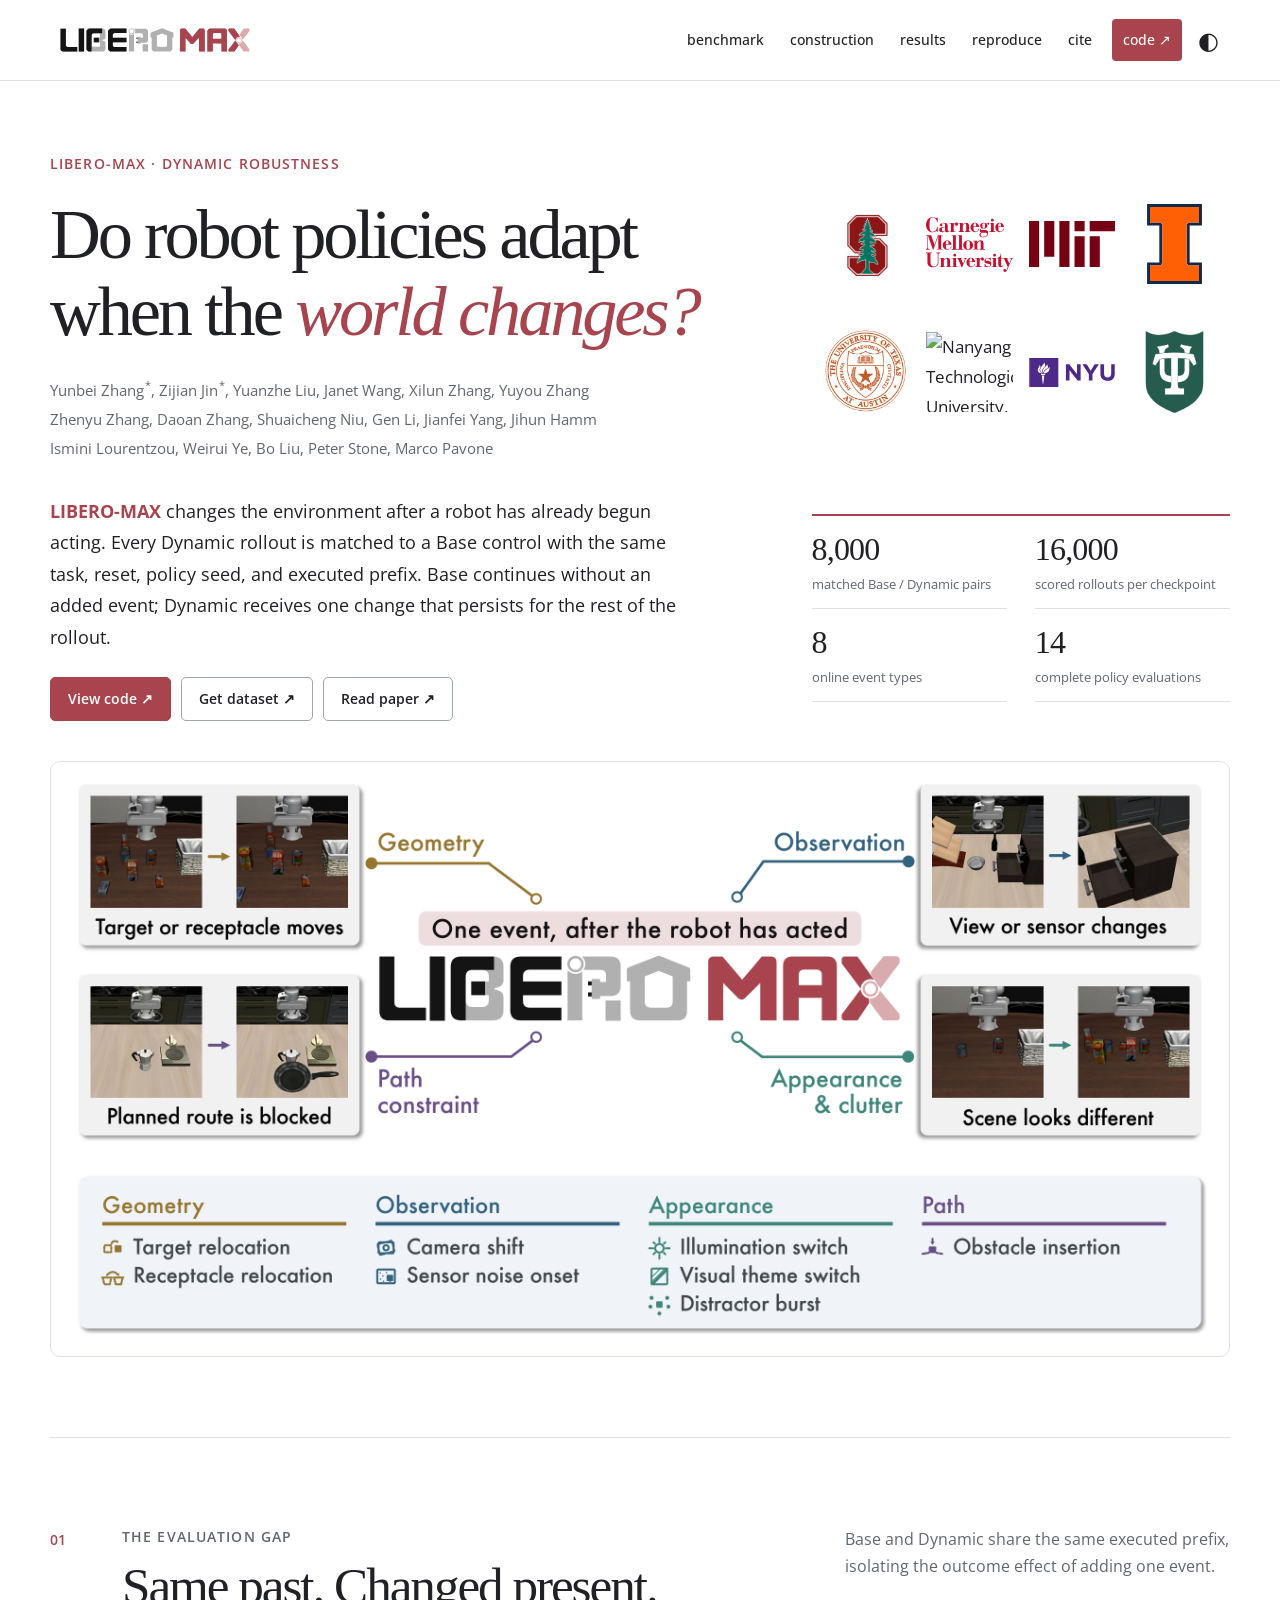
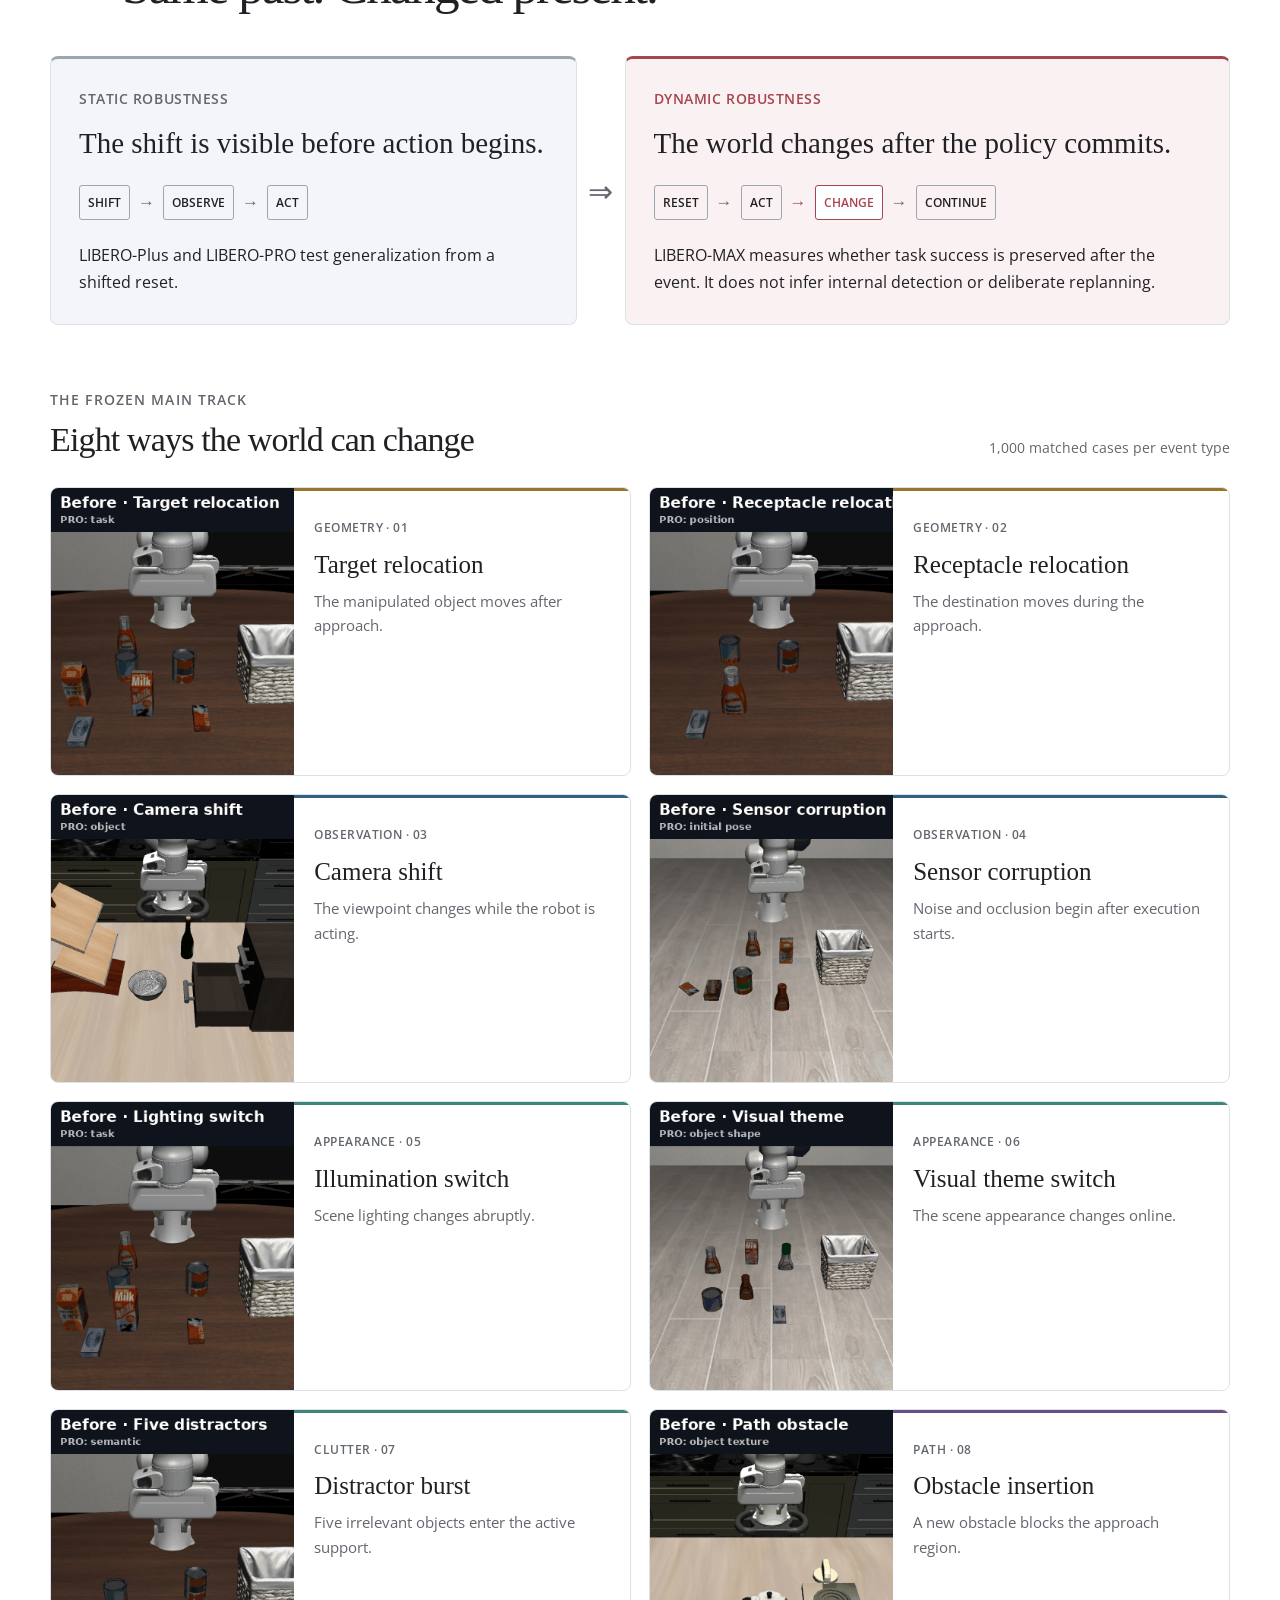
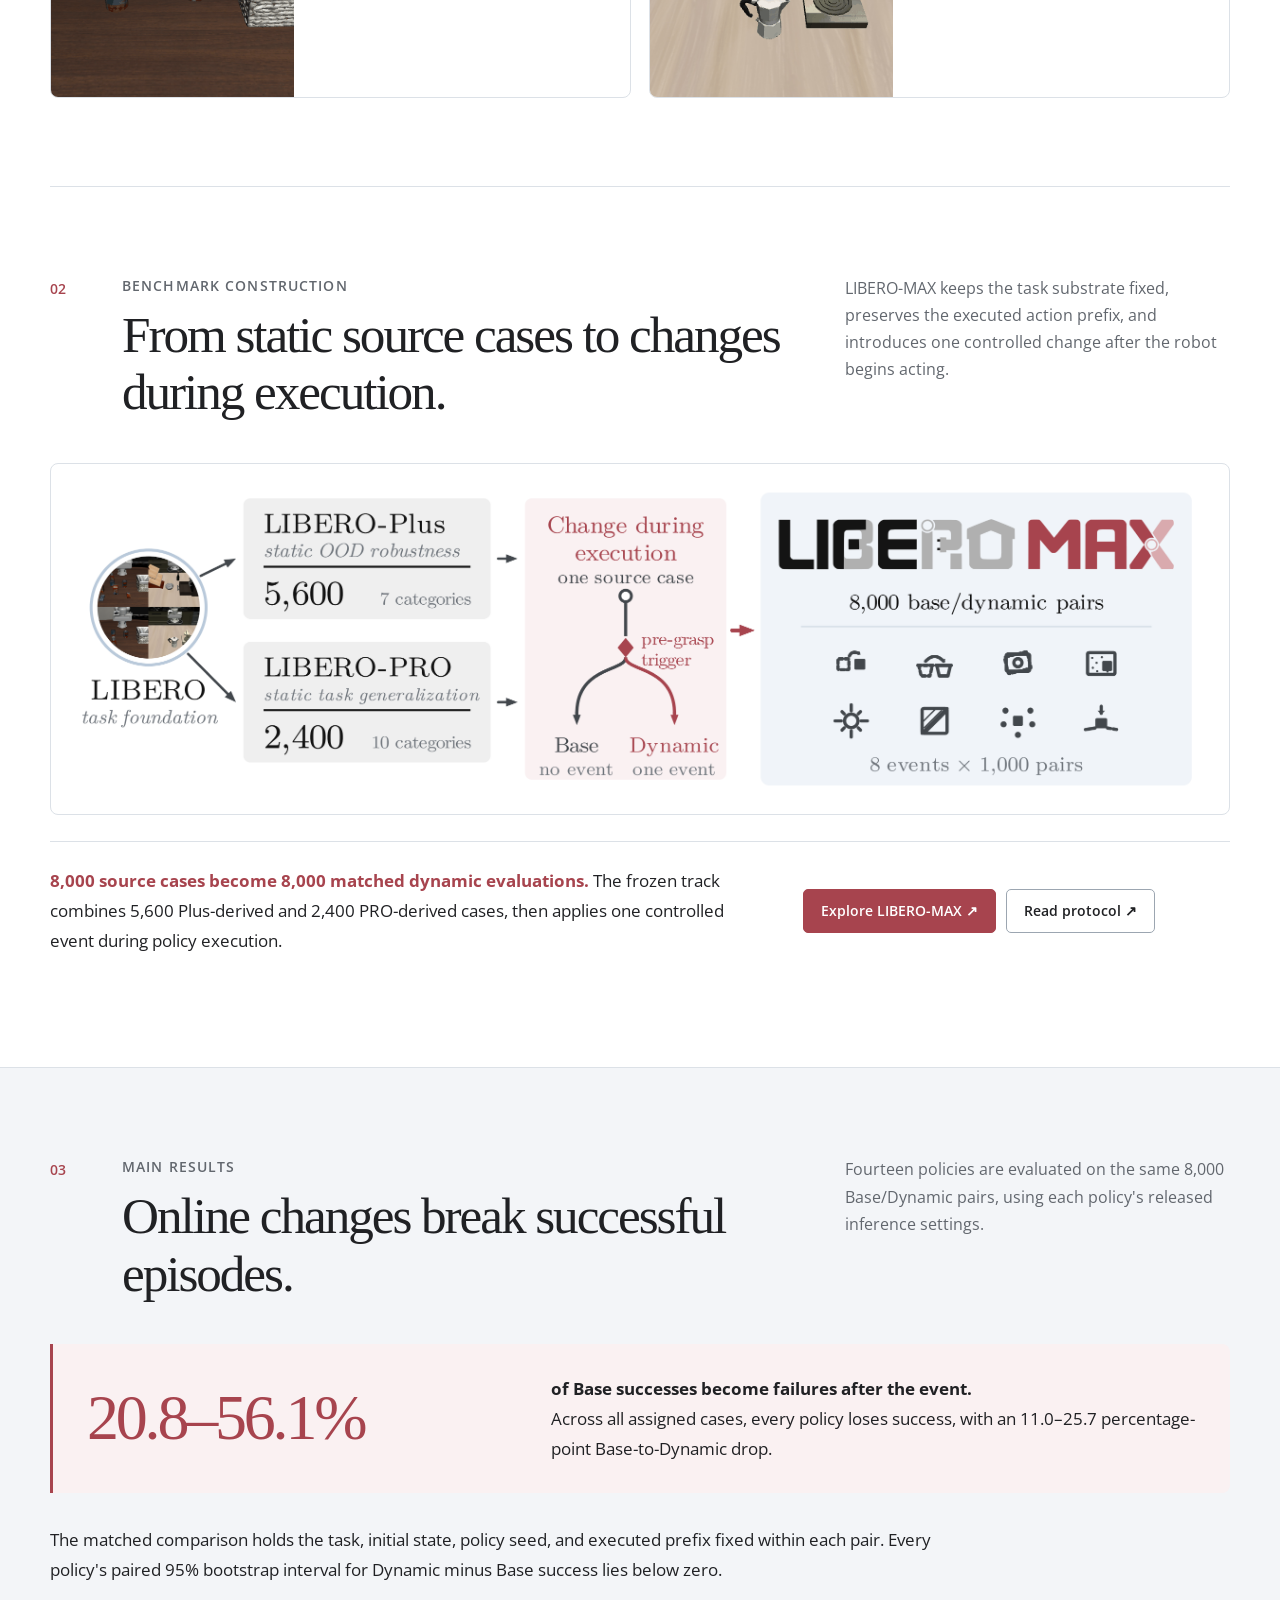
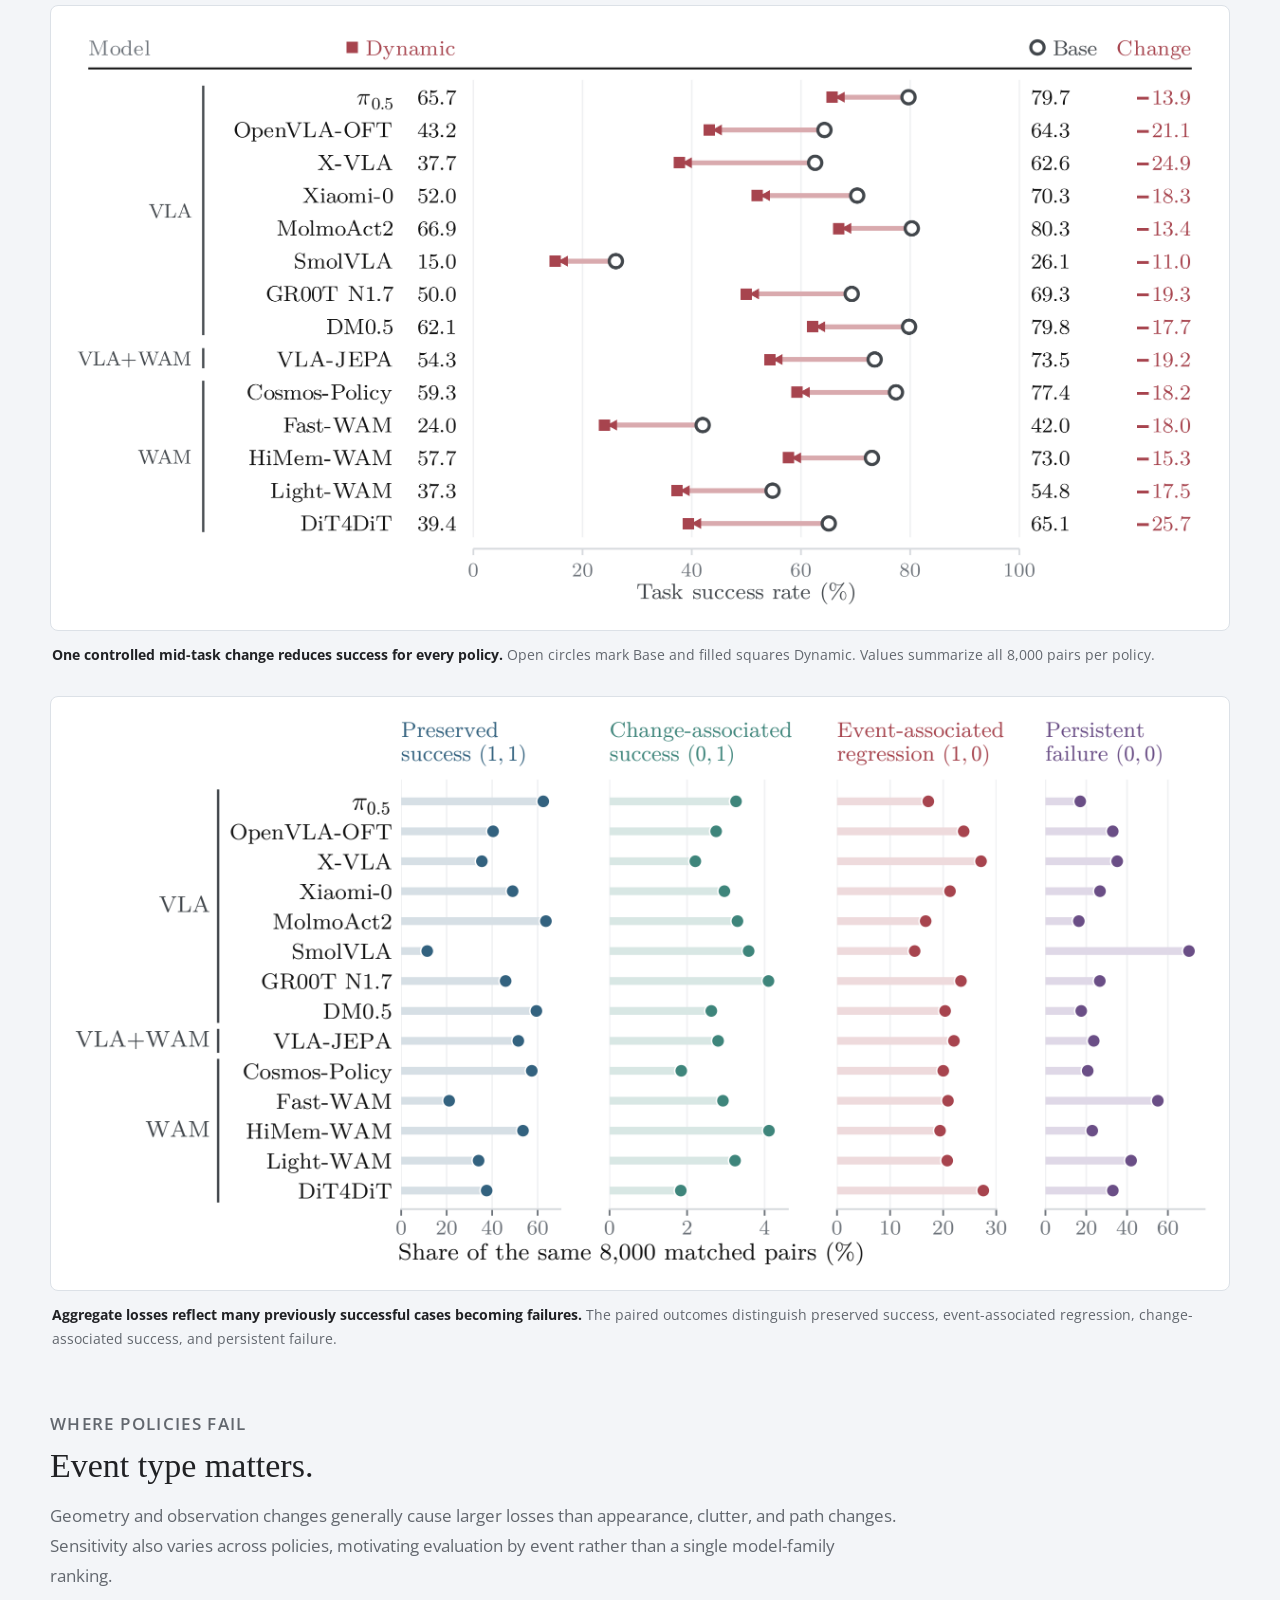
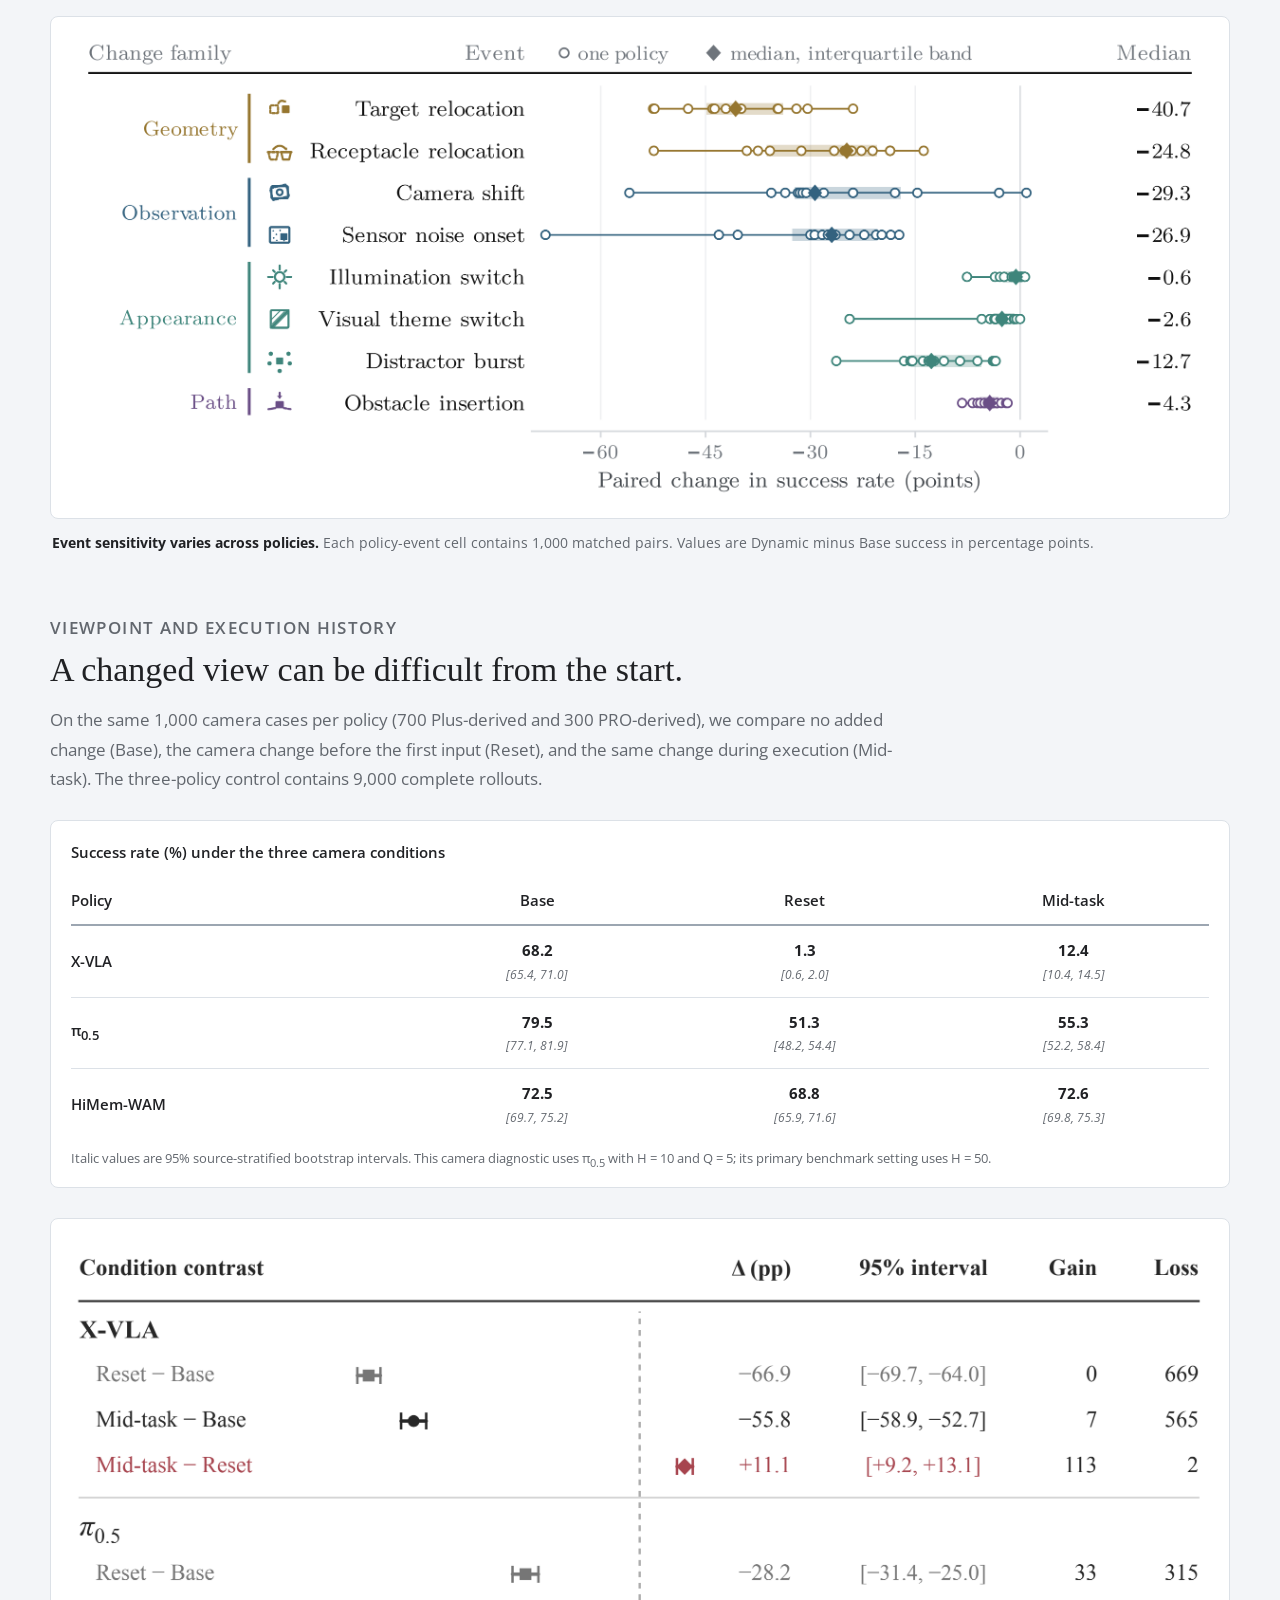
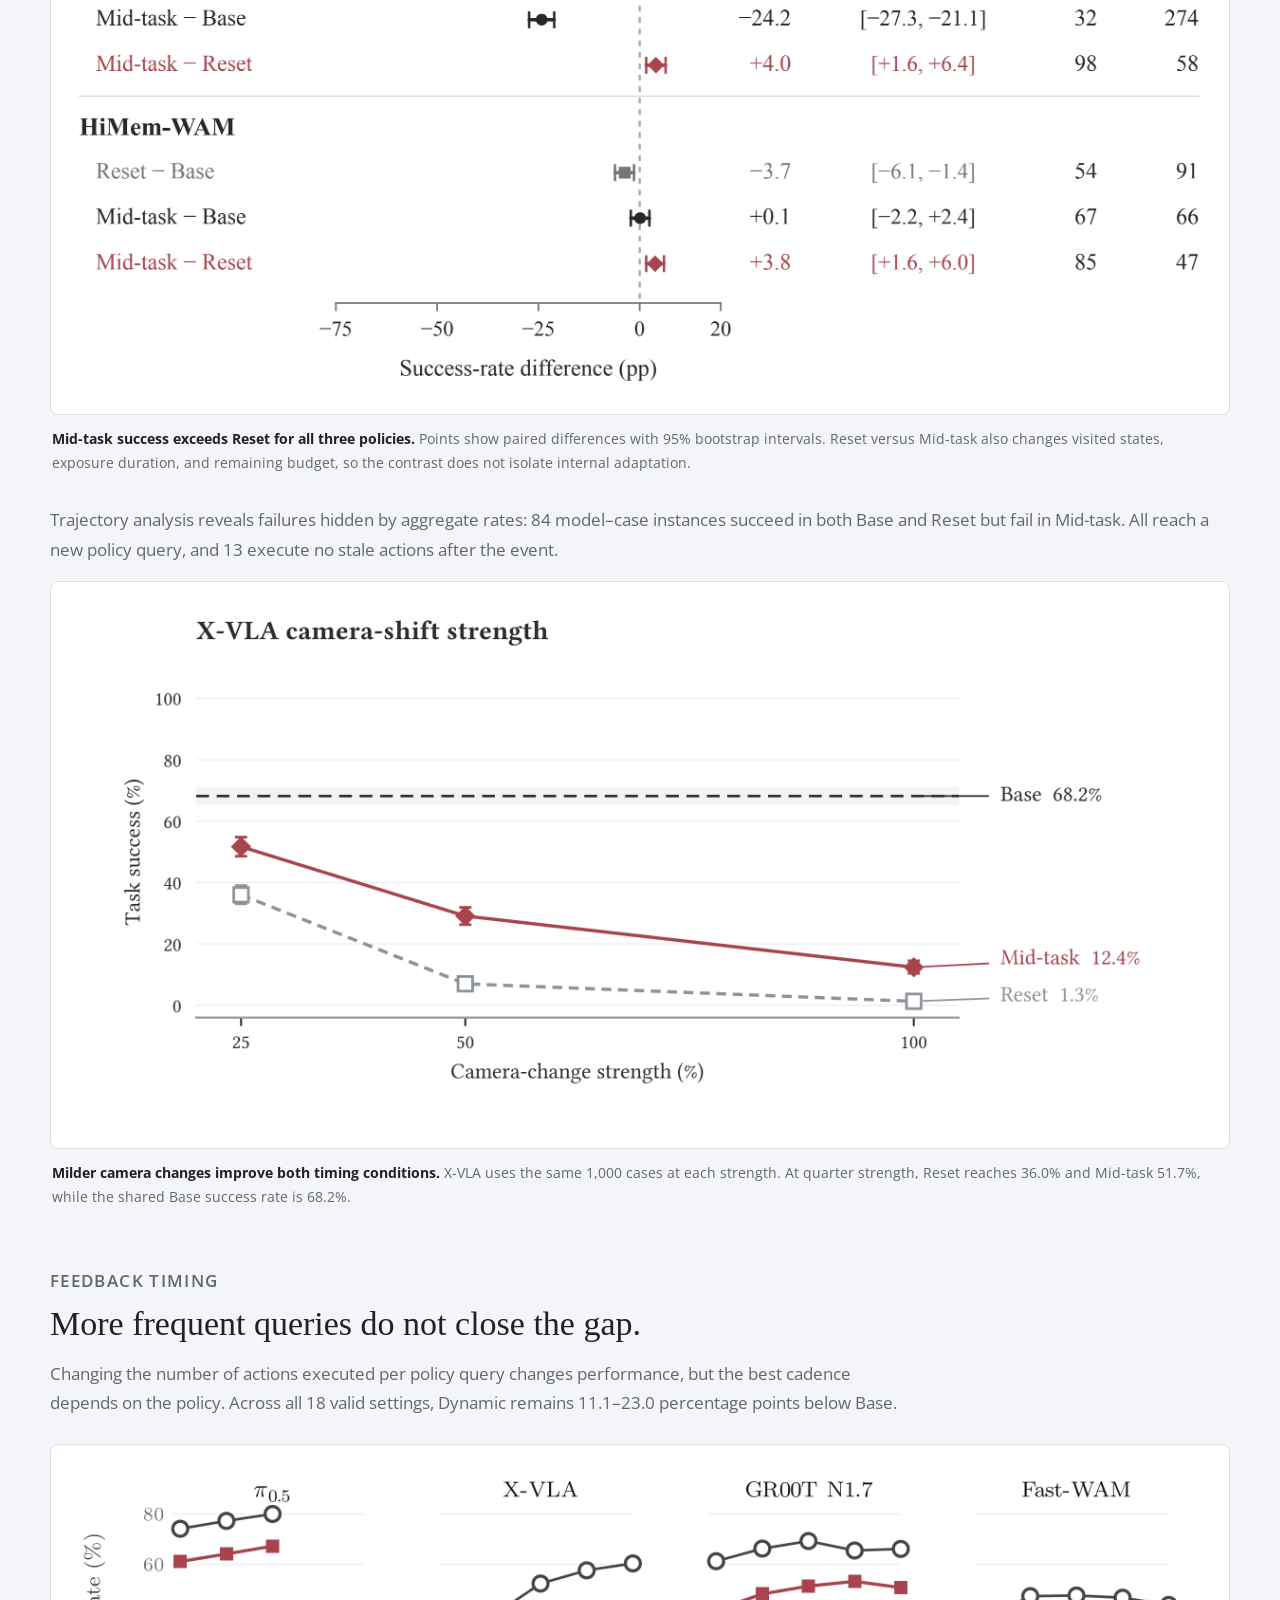
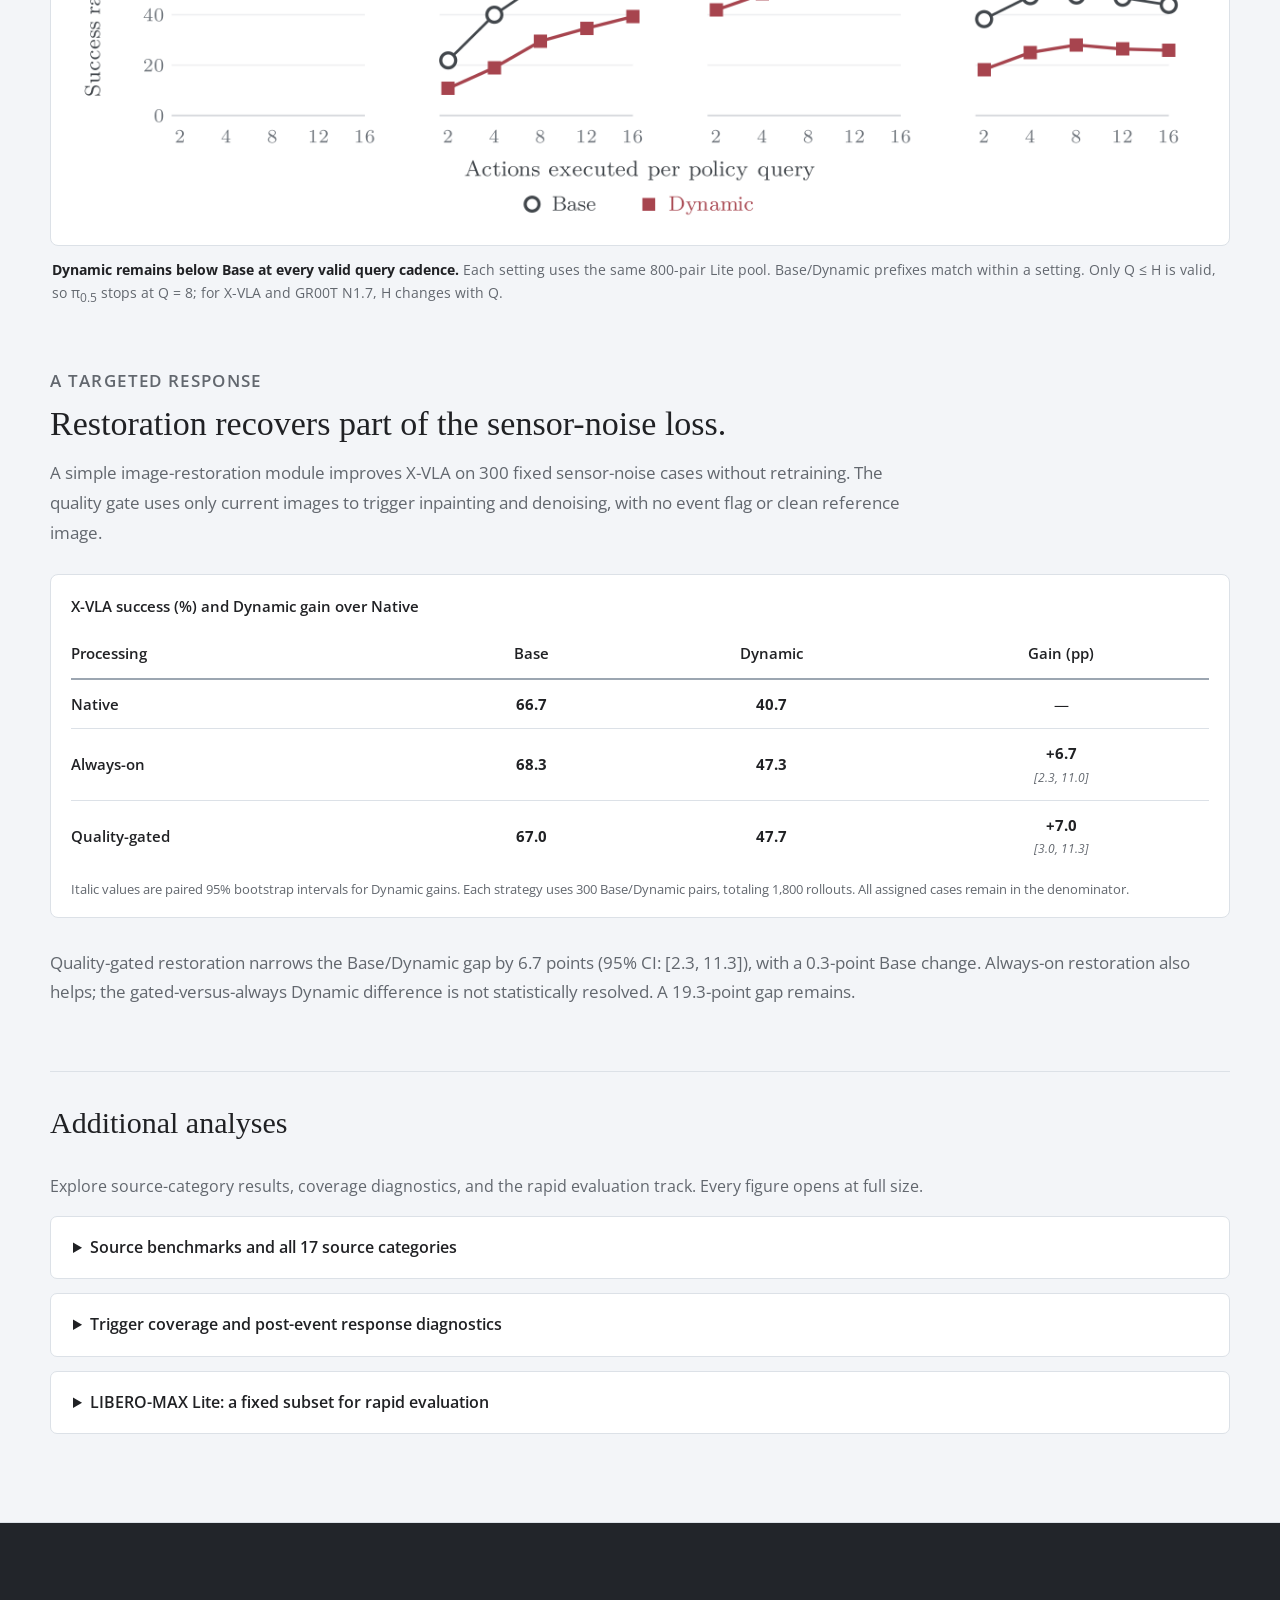
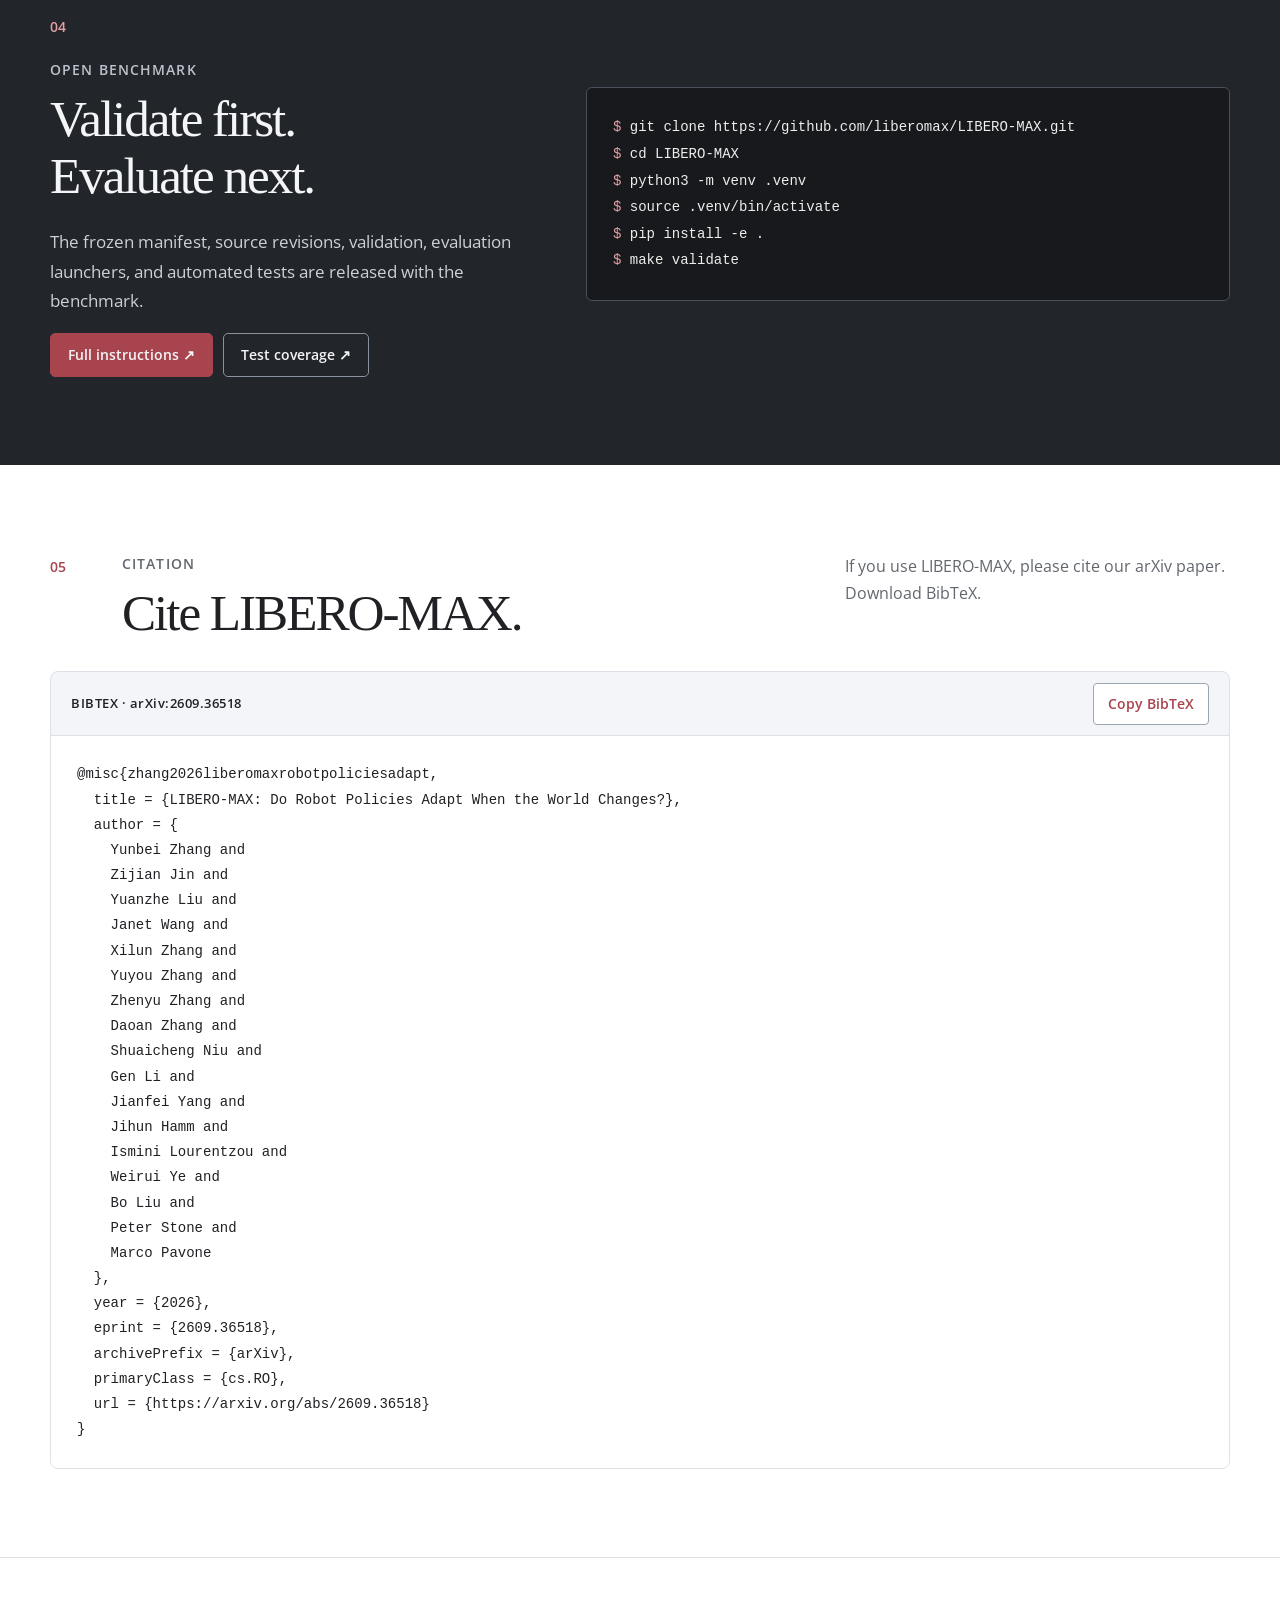
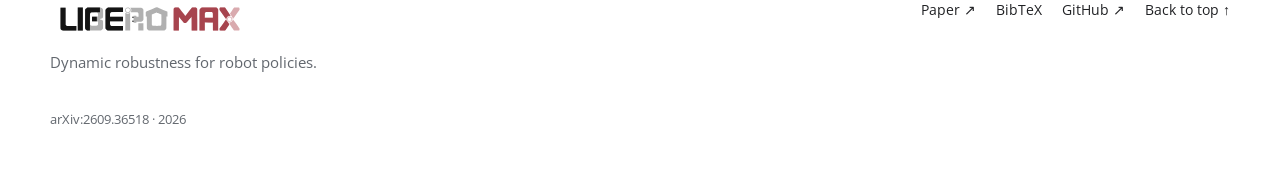
==== index.html @ ff22b960 "Add NTU and NYU to the aligned institution badge grid" ====
<!DOCTYPE html>
<html lang="en">
<head>
  <meta charset="UTF-8">
  <meta name="viewport" content="width=device-width, initial-scale=1">
  <title>LIBERO-MAX</title>
  <meta name="description" content="LIBERO-MAX measures how robot policies respond to controlled changes introduced during task execution.">
  <meta property="og:title" content="LIBERO-MAX: Do Robot Policies Adapt When the World Changes?">
  <meta property="og:description" content="8,000 matched Base and Dynamic pairs, eight online event types, and fourteen robot policies evaluated under changes during execution.">
  <meta property="og:type" content="website">
  <meta property="og:url" content="https://liberomax.github.io/">
  <meta property="og:image" content="https://liberomax.github.io/assets/og.png?v=20260924">
  <meta property="og:image:width" content="1200">
  <meta property="og:image:height" content="630">
  <meta name="twitter:card" content="summary_large_image">
  <link rel="canonical" href="https://liberomax.github.io/">
  <link rel="alternate" type="application/x-bibtex" href="CITATION.bib" title="LIBERO-MAX BibTeX citation">
  <link rel="preconnect" href="https://fonts.googleapis.com">
  <link rel="preconnect" href="https://fonts.gstatic.com" crossorigin>
  <link href="https://fonts.googleapis.com/css2?family=Open+Sans:wght@400;500;600;700&amp;display=swap" rel="stylesheet">
  <style>

:root {
  color-scheme:light;
  --bg:#fff; --fg:#202124; --muted:#62676e; --soft:#f3f5f8;
  --line:#dce1e7; --line-strong:#9ca6b1;
  --accent:#a7444e; --accent-soft:#faf1f2;
  --geometry:#96762f; --observation:#33627f; --appearance:#3e857b; --path:#6a4e86;
  --header:rgba(255,255,255,.96);
  --serif:"Iowan Old Style", "Palatino Linotype", Palatino, Georgia, serif;
  --sans:"Open Sans", -apple-system, BlinkMacSystemFont, "Segoe UI", sans-serif;
  --mono:"SFMono-Regular", Consolas, monospace;
}
html[data-theme="dark"] {
  color-scheme:dark;
  --bg:#17191d; --fg:#f2f3f5; --muted:#b3bac4; --soft:#20242b;
  --line:#373e48; --line-strong:#788593;
  --accent:#e3a1a7; --accent-soft:#312328;
  --geometry:#d2b466; --observation:#8fbed9; --appearance:#83bfb5; --path:#bca2d4;
  --header:rgba(23,25,29,.96);
}
@media(prefers-color-scheme:dark){html:not([data-theme="light"]){
  color-scheme:dark;
  --bg:#17191d; --fg:#f2f3f5; --muted:#b3bac4; --soft:#20242b;
  --line:#373e48; --line-strong:#788593;
  --accent:#e3a1a7; --accent-soft:#312328;
  --geometry:#d2b466; --observation:#8fbed9; --appearance:#83bfb5; --path:#bca2d4;
  --header:rgba(23,25,29,.96);
}}
*,*::before,*::after{box-sizing:border-box}
html{scroll-behavior:smooth;scroll-padding-top:104px}
body{margin:0;background:var(--bg);color:var(--fg);font-family:var(--sans);font-size:17px;line-height:1.75;-webkit-font-smoothing:antialiased}
h1,h2,h3,h4,p{margin-top:0}h1,h2,h3,h4{font-family:var(--serif)}
img{display:block;max-width:100%;height:auto}a{color:inherit;text-decoration:none}
a:focus-visible,button:focus-visible{outline:3px solid var(--accent);outline-offset:5px}
button{font:inherit}a,button{-webkit-tap-highlight-color:transparent}
.shell{width:min(1180px,calc(100% - 64px));margin-inline:auto}
.skip-link{position:fixed;top:-90px;left:20px;z-index:300;padding:10px 16px;color:#fff;background:#a7444e}.skip-link:focus{top:14px}
.site-header{position:sticky;top:0;z-index:100;background:var(--header);border-bottom:1px solid var(--line);backdrop-filter:blur(14px)}
.nav{min-height:80px;display:flex;align-items:center;justify-content:space-between;gap:24px}
.brand,.footer-wordmark{display:inline-flex;padding:9px 10px;background:#fff;border-radius:4px}
.brand img{width:190px}.footer-wordmark img{width:180px}
.nav-links{display:flex;align-items:center;gap:4px;font-size:14px;font-weight:500}
.nav-links a{padding:9px 11px;border-radius:4px}.nav-links a:hover{color:var(--accent);background:var(--accent-soft)}
.nav-links .nav-code{color:#fff;background:#a7444e;margin-left:5px}.nav-links .nav-code:hover{color:#fff;background:#88343d}
.theme-toggle{width:44px;height:44px;padding:0;color:var(--fg);background:transparent;border:1px solid transparent;border-radius:4px;cursor:pointer}.theme-toggle:hover{background:var(--soft);border-color:var(--line)}.theme-glyph{font-size:24px}
.hero-showcase{--hero-aside-width:max(320px,calc(37.5% - 24px));padding:72px 0 80px}
.hero-heading{display:grid;grid-template-columns:minmax(0,1fr) var(--hero-aside-width);gap:24px;align-items:center}
.institution-badges{width:100%;justify-self:center;padding:12px;background:#fff;border-radius:6px}
.institution-grid{display:grid;grid-template-columns:repeat(4,minmax(0,1fr));gap:12px 16px;align-items:center;list-style:none;margin:0;padding:0}
.institution-grid li{display:flex;align-items:center;justify-content:center;min-width:0;height:116px}
.institution-grid img{width:100%;max-width:88px;height:80px;object-fit:contain}
.institution-grid .institution-logo-stanford{max-width:96px;height:96px}
.institution-grid .institution-logo-wide{max-width:96px}
.institution-grid .institution-logo-seal{height:88px}
.institution-grid .institution-logo-tulane{height:96px}
.authors sup{position:relative;top:-.1em;margin-left:1px;font-size:.75em;line-height:0;vertical-align:super}
.eyebrow,.section-kicker{font-size:14px;font-weight:600;letter-spacing:.08em;line-height:1.5;text-transform:uppercase;color:var(--muted)}
.hero-showcase .eyebrow{color:var(--accent);margin-bottom:22px}
h1{max-width:1040px;font-size:clamp(40px,5.5vw,76px);font-weight:500;line-height:1.1;letter-spacing:-.045em;margin-bottom:0}
h1 em{color:var(--accent);font-weight:inherit}
.hero-support{display:grid;grid-template-columns:minmax(0,1fr) var(--hero-aside-width);gap:64px;padding-top:32px;align-items:center}
.hero-summary{max-width:650px;font-size:18px;line-height:1.75;margin-bottom:24px}.hero-summary strong{color:var(--accent)}
.hero-actions{display:flex;flex-wrap:wrap;gap:10px}
.button{display:inline-flex;align-items:center;justify-content:center;min-height:44px;padding:10px 17px;border:1px solid var(--line-strong);border-radius:5px;font-size:14px;font-weight:600;line-height:1.4}
.button:hover{color:var(--accent);background:var(--accent-soft);border-color:var(--accent)}
.button-primary{color:#fff;background:#a7444e;border-color:#a7444e}.button-primary:hover{color:#fff;background:#88343d;border-color:#88343d}
.button-muted{color:var(--muted);border-color:var(--line);font-weight:400}
.hero-metrics{display:grid;grid-template-columns:1fr 1fr;gap:0 28px;border-top:2px solid var(--accent)}
.metric{padding:14px 0;border-bottom:1px solid var(--line)}.metric-value{font-family:var(--serif);font-size:32px;line-height:1.2;letter-spacing:-.025em}.metric-label{display:block;color:var(--muted);font-size:13px;line-height:1.55;margin-top:5px}
.hero-artwork{margin:40px 0 0;padding:22px;border:1px solid var(--line);border-radius:10px;background:#fff}.hero-artwork a,.figure-frame a{display:block}.hero-artwork img{width:100%}
.section{padding:88px 0;border-top:1px solid var(--line)}
.section-head{display:grid;grid-template-columns:48px minmax(0,1fr) minmax(230px,.55fr);gap:24px;align-items:start;margin-bottom:42px}
.section-index{color:var(--accent);font-size:14px;font-weight:600;padding-top:2px}.section-kicker{margin-bottom:10px}
.section-head h2,.reproduce-grid h2{margin-bottom:0;font-size:clamp(34px,4vw,52px);font-weight:500;line-height:1.12;letter-spacing:-.04em}
.section-note{margin:0;color:var(--muted);font-size:16px;line-height:1.7}
.comparison{display:grid;grid-template-columns:minmax(0,1fr) 48px minmax(0,1.15fr);align-items:stretch;margin-bottom:64px}
.comparison-panel{padding:28px;border:1px solid var(--line);border-radius:8px}.static-panel{border-top:3px solid var(--line-strong);background:var(--soft)}.dynamic-panel{border-top:3px solid var(--accent);background:var(--accent-soft)}
.panel-label{color:var(--muted);font-size:14px;font-weight:600;letter-spacing:.04em}.dynamic-panel .panel-label{color:var(--accent)}
.comparison-panel h3{margin-bottom:24px;font-size:29px;font-weight:500;line-height:1.2}.comparison-panel>p:last-child{margin:22px 0 0;font-size:16px;line-height:1.7}
.comparison-arrow{display:grid;place-items:center;color:var(--muted);font-size:30px}
.timeline{display:flex;flex-wrap:wrap;align-items:center;gap:8px}.timeline-step{padding:6px 8px;border:1px solid var(--line-strong);border-radius:3px;font-size:12px;font-weight:600;text-transform:uppercase}.timeline-arrow{color:var(--muted)}.event-arrow,.active-red{color:var(--accent)}.active-red{border-color:var(--accent);background:var(--bg)}
.event-heading{display:flex;justify-content:space-between;align-items:end;gap:24px;margin-bottom:26px}.event-heading h3{font-size:34px;font-weight:500;line-height:1.2;letter-spacing:-.025em;margin-bottom:0}.event-heading>p{color:var(--muted);font-size:14px;margin:0}
.event-grid{display:grid;grid-template-columns:repeat(2,minmax(0,1fr));gap:18px}
.event-card{display:grid;grid-template-columns:42% 58%;overflow:hidden;border:1px solid var(--line);border-radius:8px;background:var(--bg)}.event-card img{width:100%;height:100%;min-height:190px;object-fit:cover}
.event-copy{padding:20px;border-top:3px solid var(--line-strong)}.event-copy span{color:var(--muted);font-size:12px;font-weight:600;letter-spacing:.04em}.event-copy h4{font-size:25px;font-weight:500;line-height:1.16;margin:9px 0 10px}.event-copy p{margin:0;color:var(--muted);font-size:15px;line-height:1.65}
.family-geometry .event-copy{border-top-color:var(--geometry)}.family-observation .event-copy{border-top-color:var(--observation)}.family-appearance .event-copy{border-top-color:var(--appearance)}.family-path .event-copy{border-top-color:var(--path)}
.results-section{background:var(--soft)}
.finding-band{display:grid;grid-template-columns:minmax(350px,.8fr) minmax(0,1.2fr);gap:34px;align-items:center;padding:30px 34px;background:var(--accent-soft);border-left:3px solid var(--accent);border-radius:0 8px 8px 0}
.finding-range{font-family:var(--serif);color:var(--accent);font-size:clamp(44px,5vw,68px);line-height:1.1;letter-spacing:-.05em;white-space:nowrap}.finding-band p{margin:0;font-size:17px;line-height:1.75}
.result-summary{max-width:900px;font-size:17px;margin:32px 0 20px}
.figure-frame{overflow:hidden;padding:20px;background:#fff;border:1px solid var(--line);border-radius:8px}.figure-frame img{width:100%}.figure-frame a:focus-visible,.hero-artwork a:focus-visible{outline-offset:-2px}
.result-figure{margin-bottom:56px}.analysis-block>div:first-child{max-width:780px;margin-bottom:26px}.analysis-block h3{margin-bottom:14px;font-size:34px;font-weight:500;line-height:1.2}.analysis-block p{color:var(--muted);font-size:17px}
.construction-summary{display:grid;grid-template-columns:minmax(0,1fr) minmax(220px,.6fr);gap:40px;align-items:center;margin-top:26px;padding:24px 0;border-top:1px solid var(--line)}.construction-summary p{margin:0;font-size:17px}.construction-summary strong{color:var(--accent)}
.reproduce-section{color:#f4f5f6;background:#22252a}.reproduce-grid{display:grid;grid-template-columns:minmax(0,.85fr) minmax(0,1.15fr);gap:60px;align-items:center}.reproduce-grid .section-index{color:#e3a1a7}.reproduce-grid .section-kicker{color:#bcc3cc;margin-top:18px}.reproduce-grid p{max-width:500px;color:#cbd1d9}.reproduce-grid h2{margin-bottom:22px}.reproduce-grid .button{border-color:#89939f;color:#f4f5f6}.reproduce-grid .button:hover{background:#353039;color:#fff;border-color:#e3a1a7}.reproduce-grid .button-primary{border-color:#a7444e}
pre{overflow-x:auto;margin:0;padding:26px;color:#ededeb;background:#17191d;border:1px solid #49515d;border-radius:6px;font-family:var(--mono);font-size:14px;line-height:1.9}pre code{font:inherit}pre span{color:#e3a1a7}
.citation-section{border-top:0}.citation-head{margin-bottom:30px}.citation-card{border:1px solid var(--line);border-radius:8px;overflow:hidden;background:var(--soft)}.citation-toolbar{display:flex;align-items:center;justify-content:space-between;gap:24px;min-height:64px;padding:10px 20px;border-bottom:1px solid var(--line);font-size:13px;font-weight:600;letter-spacing:.04em}.copy-bibtex{min-height:40px;padding:8px 14px;color:var(--accent);background:var(--bg);border:1px solid var(--line-strong);border-radius:4px;font-size:14px;cursor:pointer}.copy-bibtex:hover{background:var(--accent-soft);border-color:var(--accent)}.citation-card pre{color:var(--fg);background:var(--bg);border:0;border-radius:0;font-size:14px;line-height:1.8}
footer{padding:40px 0;border-top:1px solid var(--line)}.footer-grid{display:grid;grid-template-columns:1fr auto;gap:24px;align-items:start}.footer-grid p{margin:9px 0 0;color:var(--muted);font-size:15px}.footer-links{display:flex;flex-wrap:wrap;gap:20px;font-size:14px}.footer-links a:hover{color:var(--accent)}.footer-note{grid-column:1/-1;font-size:13px!important}
@media(min-width:981px) and (max-width:1150px){.authors .author-row{white-space:normal}}
@media(max-width:980px){
  .hero-heading{grid-template-columns:1fr;gap:28px}.institution-badges{width:100%;padding:12px}.institution-grid{gap:12px 16px}
  .nav-links a:not(.nav-code){display:none}.hero-support{grid-template-columns:1fr;gap:28px}.hero-metrics{grid-template-columns:repeat(4,1fr)}
  .section-head{grid-template-columns:44px minmax(0,1fr)}.section-note{grid-column:2}.comparison{grid-template-columns:1fr}.comparison-arrow{min-height:44px;transform:rotate(90deg)}
  .construction-summary,.reproduce-grid{grid-template-columns:1fr}.reproduce-grid{gap:32px}.event-copy{padding:17px}
}
@media(max-width:720px){
  .shell{width:calc(100% - 36px)}.nav{min-height:70px;gap:10px}.brand{padding-inline:4px}.brand img{width:170px}.nav-links{gap:0}.nav-links a{padding:9px}
  .hero-showcase{padding:44px 0 56px}h1{font-size:clamp(36px,7.7vw,52px)}.hero-support{padding-top:26px}.hero-summary{font-size:17px}.hero-metrics{grid-template-columns:1fr 1fr;gap:0 22px}.metric-value{font-size:31px}
  .hero-artwork{padding:8px;margin-top:28px;border-radius:6px}.section{padding:58px 0}.section-head{grid-template-columns:1fr;gap:12px;margin-bottom:28px}.section-note{grid-column:auto}.section-index{padding:0}.section-head h2{font-size:38px}
  .comparison{margin-bottom:48px}.comparison-panel{padding:22px}.comparison-panel h3{font-size:27px}.event-heading{align-items:start;flex-direction:column;gap:16px}.event-grid{grid-template-columns:1fr}.event-heading h3{font-size:31px}
  .finding-band{grid-template-columns:1fr;gap:18px;padding:24px}.finding-range{font-size:54px}.figure-frame{padding:8px;border-radius:5px}.result-figure{margin-bottom:40px}.analysis-block h3{font-size:31px}.construction-summary{gap:24px}
  .footer-grid{grid-template-columns:1fr}.footer-note{grid-column:auto}pre{padding:20px;font-size:13px}.citation-toolbar{padding:12px;gap:12px;letter-spacing:0}
}
@media(max-width:430px){.nav-links .nav-code{display:none}.hero-actions{gap:8px}.button{padding:10px 12px}.event-card{grid-template-columns:40% 60%}.event-card img{min-height:210px}.event-copy h4{font-size:23px}.event-copy{padding:15px}.event-copy span{font-size:12px}.citation-toolbar{align-items:flex-start;flex-direction:column}.copy-bibtex{width:100%}}
@media(prefers-reduced-motion:reduce){html{scroll-behavior:auto}}

.authors{max-width:1080px;margin:25px 0 0;color:var(--muted);font-size:15px;line-height:1.95}.authors span{white-space:nowrap}.authors .author-row{display:block}
.result-figure,.analysis-block figure,.additional-results figure{margin:0 0 30px}.analysis-block{margin-top:60px}.analysis-block>div:first-child{max-width:850px}.analysis-block:last-child{margin-bottom:0}
figcaption{color:var(--muted);font-size:14px;line-height:1.7;margin:12px 2px 0}figcaption strong{color:var(--fg)}
.table-wrap{overflow-x:auto;margin:24px 0 30px;padding:4px 20px 16px;border:1px solid var(--line);border-radius:8px;background:var(--bg)}
.result-table{width:100%;border-collapse:collapse;font-size:15px;line-height:1.5;font-variant-numeric:tabular-nums}.result-table caption{text-align:left;font-weight:600;color:var(--fg);padding:16px 0 12px}.result-table th,.result-table td{padding:13px 12px;text-align:center;border-bottom:1px solid var(--line);vertical-align:middle}.result-table th:first-child,.result-table td:first-child{text-align:left;padding-left:0}.result-table th{font-weight:600}.result-table thead{border-bottom:2px solid var(--line-strong)}.result-table tbody tr:last-child>*{border-bottom:0}.result-table td strong{font-weight:700}.result-table td em{display:block;font-size:12px;white-space:nowrap;color:var(--muted);margin-top:4px}.table-note,.analysis-block .table-note{margin:8px 0 0;font-size:13px;line-height:1.65;color:var(--muted)}
.additional-results{margin-top:64px;padding-top:32px;border-top:1px solid var(--line)}.additional-results>h3{font-size:30px;font-weight:500;line-height:1.25}.additional-results>p{color:var(--muted);font-size:16px}.additional-results details{border:1px solid var(--line);border-radius:7px;margin-top:14px;background:var(--bg)}.additional-results summary{cursor:pointer;padding:18px 22px;font-weight:600;font-size:16px;line-height:1.6}.additional-results summary:hover{color:var(--accent)}.additional-results summary:focus-visible{outline:3px solid var(--accent);outline-offset:2px}.additional-results details[open] summary{border-bottom:1px solid var(--line);color:var(--accent)}.detail-content{padding:24px}.detail-content>p{color:var(--muted);font-size:16px}.detail-content figure:last-child{margin-bottom:0}
@media(max-width:720px){.authors{font-size:14px;line-height:1.9;margin-top:23px}.authors .author-row{white-space:normal}.analysis-block{margin-top:44px}.table-wrap{padding:2px 12px 12px}.result-table{font-size:13px}.result-table th,.result-table td{padding:11px 9px}.result-table td em{font-size:11px}.detail-content{padding:14px}.additional-results summary{padding:16px;font-size:15px}.additional-results{margin-top:46px}figcaption{font-size:13px}}
  </style>
  <script>
    try {
      const savedTheme = localStorage.getItem("libero-max-theme");
      if (savedTheme === "light" || savedTheme === "dark") document.documentElement.dataset.theme = savedTheme;
    } catch (error) { /* Use the system theme when storage is unavailable. */ }
  </script>
</head>
<body>
  <a class="skip-link" href="#main">Skip to content</a>
  <header class="site-header">
    <div class="shell nav">
      <a class="brand" href="#top" aria-label="LIBERO-MAX home"><img src="assets/brand/liberomax_wordmark.svg?v=20260924" width="190" height="25" alt="LIBERO-MAX"></a>
      <nav class="nav-links" aria-label="Main navigation">
        <a href="#benchmark">benchmark</a><a href="#lineage">construction</a><a href="#results">results</a><a href="#reproduce">reproduce</a><a href="#citation">cite</a>
        <a class="nav-code" href="https://github.com/liberomax/LIBERO-MAX" target="_blank" rel="noreferrer">code ↗</a>
        <button class="theme-toggle" type="button" aria-label="Toggle color theme" title="Toggle color theme"><span class="theme-glyph" aria-hidden="true">◐</span></button>
      </nav>
    </div>
  </header>

  <main id="main">
    <section class="hero hero-showcase shell" id="top">
      <div class="hero-heading">
        <div class="hero-intro">
          <p class="eyebrow">LIBERO-MAX · DYNAMIC ROBUSTNESS</p>
          <h1>Do robot policies adapt<br>when the <em>world changes?</em></h1>
          <p class="authors" aria-label="Authors">
            <span class="author-row"><span>Yunbei Zhang<sup>*</sup></span>, <span>Zijian Jin<sup>*</sup></span>, <span>Yuanzhe Liu</span>, <span>Janet Wang</span>, <span>Xilun Zhang</span>, <span>Yuyou Zhang</span></span>
            <span class="author-row"><span>Zhenyu Zhang</span>, <span>Daoan Zhang</span>, <span>Shuaicheng Niu</span>, <span>Gen Li</span>, <span>Jianfei Yang</span>, <span>Jihun Hamm</span></span>
            <span class="author-row"><span>Ismini Lourentzou</span>, <span>Weirui Ye</span>, <span>Bo Liu</span>, <span>Peter Stone</span>, <span>Marco Pavone</span></span>
          </p>
        </div>
        <aside class="institution-badges" aria-label="Selected author affiliations">
          <ul class="institution-grid">
            <li><img class="institution-logo-stanford" src="assets/institutions/stanford.png" width="96" height="96" alt="Stanford University"></li>
            <li><img class="institution-logo-wide" src="assets/institutions/cmu-red.svg" width="96" height="80" alt="Carnegie Mellon University"></li>
            <li><img class="institution-logo-wide" src="assets/institutions/mit.svg" width="96" height="80" alt="Massachusetts Institute of Technology"></li>
            <li><img src="assets/institutions/uiuc.svg" width="88" height="80" alt="University of Illinois Urbana-Champaign"></li>
            <li><img class="institution-logo-seal" src="assets/institutions/ut-austin.png" width="88" height="88" alt="The University of Texas at Austin"></li>
            <li><img class="institution-logo-wide" src="assets/institutions/ntu.png" width="96" height="80" alt="Nanyang Technological University, Singapore"></li>
            <li><img class="institution-logo-wide" src="assets/institutions/nyu.svg" width="96" height="80" alt="New York University"></li>
            <li><img class="institution-logo-tulane" src="assets/institutions/tulane.png" width="88" height="96" alt="Tulane University"></li>
          </ul>
        </aside>
      </div>
      <div class="hero-support">
        <div class="hero-copy">
          <p class="hero-summary"><strong>LIBERO-MAX</strong> changes the environment after a robot has already begun acting. Every Dynamic rollout is matched to a Base control with the same task, reset, policy seed, and executed prefix. Base continues without an added event; Dynamic receives one change that persists for the rest of the rollout.</p>
          <div class="hero-actions" aria-label="Project links">
            <a class="button button-primary" href="https://github.com/liberomax/LIBERO-MAX" target="_blank" rel="noreferrer">View code ↗</a>
            <a class="button" href="https://github.com/liberomax/LIBERO-MAX/tree/main/benchmark/max8000" target="_blank" rel="noreferrer">Get dataset ↗</a>
            <a class="button" href="https://arxiv.org/abs/2609.36518" target="_blank" rel="noreferrer">Read paper ↗</a>
          </div>
        </div>
        <aside class="hero-metrics" aria-label="Benchmark scale">
          <div class="metric"><span class="metric-value">8,000</span><span class="metric-label">matched Base / Dynamic pairs</span></div>
          <div class="metric"><span class="metric-value">16,000</span><span class="metric-label">scored rollouts per checkpoint</span></div>
          <div class="metric"><span class="metric-value">8</span><span class="metric-label">online event types</span></div>
          <div class="metric"><span class="metric-value">14</span><span class="metric-label">complete policy evaluations</span></div>
        </aside>
      </div>
      <figure class="hero-artwork">
        <a href="assets/figures/benchmark_overview.png?v=20260924" target="_blank" rel="noreferrer" aria-label="Open the benchmark overview at full size">
          <img width="2400" height="1164" src="assets/figures/benchmark_overview.png?v=20260924" alt="LIBERO-MAX introduces one event during execution and compares a no-event Base rollout with a Dynamic rollout sharing the same executed prefix">
        </a>
      </figure>
    </section>

    <section class="section shell" id="benchmark">
      <div class="section-head">
        <span class="section-index">01</span>
        <div><p class="section-kicker">the evaluation gap</p><h2>Same past. Changed present.</h2></div>
        <p class="section-note">Base and Dynamic share the same executed prefix, isolating the outcome effect of adding one event.</p>
      </div>
      <div class="comparison">
        <article class="comparison-panel static-panel">
          <p class="panel-label">STATIC ROBUSTNESS</p><h3>The shift is visible before action begins.</h3>
          <div class="timeline" aria-label="Static robustness timeline"><span class="timeline-step active-purple">shift</span><span class="timeline-arrow">→</span><span class="timeline-step">observe</span><span class="timeline-arrow">→</span><span class="timeline-step">act</span></div>
          <p>LIBERO-Plus and LIBERO-PRO test generalization from a shifted reset.</p>
        </article>
        <div class="comparison-arrow" aria-hidden="true">⇒</div>
        <article class="comparison-panel dynamic-panel">
          <p class="panel-label">DYNAMIC ROBUSTNESS</p><h3>The world changes after the policy commits.</h3>
          <div class="timeline" aria-label="Dynamic robustness timeline"><span class="timeline-step">reset</span><span class="timeline-arrow">→</span><span class="timeline-step">act</span><span class="timeline-arrow event-arrow">→</span><span class="timeline-step active-red">change</span><span class="timeline-arrow">→</span><span class="timeline-step">continue</span></div>
          <p>LIBERO-MAX measures whether task success is preserved after the event. It does not infer internal detection or deliberate replanning.</p>
        </article>
      </div>
      <div class="event-heading"><div><p class="section-kicker">the frozen main track</p><h3>Eight ways the world can change</h3></div><p>1,000 matched cases per event type</p></div>
      <div class="event-grid">
        <article class="event-card family-geometry"><img width="320" height="378" src="assets/media/target-relocation.gif" alt="Target relocation animation" loading="lazy"><div class="event-copy"><span>GEOMETRY · 01</span><h4>Target relocation</h4><p>The manipulated object moves after approach.</p></div></article>
        <article class="event-card family-geometry"><img width="320" height="378" src="assets/media/receptacle-relocation.gif" alt="Receptacle relocation animation" loading="lazy"><div class="event-copy"><span>GEOMETRY · 02</span><h4>Receptacle relocation</h4><p>The destination moves during the approach.</p></div></article>
        <article class="event-card family-observation"><img width="320" height="378" src="assets/media/camera-shift.gif" alt="Camera shift animation" loading="lazy"><div class="event-copy"><span>OBSERVATION · 03</span><h4>Camera shift</h4><p>The viewpoint changes while the robot is acting.</p></div></article>
        <article class="event-card family-observation"><img width="320" height="378" src="assets/media/sensor-noise-onset.gif" alt="Sensor corruption animation" loading="lazy"><div class="event-copy"><span>OBSERVATION · 04</span><h4>Sensor corruption</h4><p>Noise and occlusion begin after execution starts.</p></div></article>
        <article class="event-card family-appearance"><img width="320" height="378" src="assets/media/illumination-switch.gif" alt="Illumination switch animation" loading="lazy"><div class="event-copy"><span>APPEARANCE · 05</span><h4>Illumination switch</h4><p>Scene lighting changes abruptly.</p></div></article>
        <article class="event-card family-appearance"><img width="320" height="378" src="assets/media/visual-theme-switch.gif" alt="Visual theme switch animation" loading="lazy"><div class="event-copy"><span>APPEARANCE · 06</span><h4>Visual theme switch</h4><p>The scene appearance changes online.</p></div></article>
        <article class="event-card family-appearance"><img width="320" height="378" src="assets/media/distractor-burst.gif" alt="Distractor burst animation" loading="lazy"><div class="event-copy"><span>CLUTTER · 07</span><h4>Distractor burst</h4><p>Five irrelevant objects enter the active support.</p></div></article>
        <article class="event-card family-path"><img width="320" height="378" src="assets/media/obstacle-insertion.gif" alt="Obstacle insertion animation" loading="lazy"><div class="event-copy"><span>PATH · 08</span><h4>Obstacle insertion</h4><p>A new obstacle blocks the approach region.</p></div></article>
      </div>
    </section>

    <section class="section construction-section shell" id="lineage">
      <div class="section-head"><span class="section-index">02</span><div><p class="section-kicker">benchmark construction</p><h2>From static source cases to changes during execution.</h2></div><p class="section-note">LIBERO-MAX keeps the task substrate fixed, preserves the executed action prefix, and introduces one controlled change after the robot begins acting.</p></div>
      <div class="figure-frame construction-figure"><a href="assets/figures/benchmark_construction.png?v=20260924" target="_blank" rel="noreferrer" aria-label="Open benchmark construction at full size"><img width="2400" height="655" src="assets/figures/benchmark_construction.png?v=20260924" alt="Construction of LIBERO-MAX from LIBERO tasks and selected Plus-derived and PRO-derived source cases"></a></div>
      <div class="construction-summary">
        <p><strong>8,000 source cases become 8,000 matched dynamic evaluations.</strong> The frozen track combines 5,600 Plus-derived and 2,400 PRO-derived cases, then applies one controlled event during policy execution.</p>
        <div class="hero-actions"><a class="button button-primary" href="https://github.com/liberomax/LIBERO-MAX/tree/main/benchmark/max8000" target="_blank" rel="noreferrer">Explore LIBERO-MAX ↗</a><a class="button" href="https://github.com/liberomax/LIBERO-MAX#libero-max-and-libero-max-lite" target="_blank" rel="noreferrer">Read protocol ↗</a></div>
      </div>
    </section>

    <section class="section results-section" id="results"><div class="shell">
      <div class="section-head"><span class="section-index">03</span><div><p class="section-kicker">main results</p><h2>Online changes break successful episodes.</h2></div><p class="section-note">Fourteen policies are evaluated on the same 8,000 Base/Dynamic pairs, using each policy's released inference settings.</p></div>
      <div class="finding-band"><span class="finding-range">20.8–56.1%</span><p><strong>of Base successes become failures after the event.</strong><br>Across all assigned cases, every policy loses success, with an 11.0–25.7 percentage-point Base-to-Dynamic drop.</p></div>
      <p class="result-summary">The matched comparison holds the task, initial state, policy seed, and executed prefix fixed within each pair. Every policy's paired 95% bootstrap interval for Dynamic minus Base success lies below zero.</p>
      <figure class="result-figure"><div class="figure-frame"><a href="assets/figures/performance_gap.png?v=20260924" target="_blank" rel="noreferrer" aria-label="Open base and dynamic success rates for all fourteen policies at full size"><img width="2400" height="1231" src="assets/figures/performance_gap.png?v=20260924" alt="Base and Dynamic success rates for all fourteen policies" loading="lazy"></a></div><figcaption><strong>One controlled mid-task change reduces success for every policy.</strong> Open circles mark Base and filled squares Dynamic. Values summarize all 8,000 pairs per policy.</figcaption></figure>
      <figure class="result-figure"><div class="figure-frame"><a href="assets/figures/paired_outcomes.png?v=20260924" target="_blank" rel="noreferrer" aria-label="Open paired task outcomes and regression among base-successful cases at full size"><img width="2400" height="1166" src="assets/figures/paired_outcomes.png?v=20260924" alt="Paired task outcomes and regression among Base-successful cases" loading="lazy"></a></div><figcaption><strong>Aggregate losses reflect many previously successful cases becoming failures.</strong> The paired outcomes distinguish preserved success, event-associated regression, change-associated success, and persistent failure.</figcaption></figure>

      <article class="analysis-block" id="event-results"><div><p class="section-kicker">where policies fail</p><h3>Event type matters.</h3><p>Geometry and observation changes generally cause larger losses than appearance, clutter, and path changes. Sensitivity also varies across policies, motivating evaluation by event rather than a single model-family ranking.</p></div>
      <figure class="result-figure"><div class="figure-frame"><a href="assets/figures/change_type_breakdown.png?v=20260924" target="_blank" rel="noreferrer" aria-label="Open paired success-rate changes across eight event types and fourteen policies at full size"><img width="2400" height="971" src="assets/figures/change_type_breakdown.png?v=20260924" alt="Paired success-rate changes across eight event types and fourteen policies" loading="lazy"></a></div><figcaption><strong>Event sensitivity varies across policies.</strong> Each policy-event cell contains 1,000 matched pairs. Values are Dynamic minus Base success in percentage points.</figcaption></figure>
      </article>

      <article class="analysis-block" id="camera-controls"><div><p class="section-kicker">viewpoint and execution history</p><h3>A changed view can be difficult from the start.</h3><p>On the same 1,000 camera cases per policy (700 Plus-derived and 300 PRO-derived), we compare no added change (Base), the camera change before the first input (Reset), and the same change during execution (Mid-task). The three-policy control contains 9,000 complete rollouts.</p></div>
        <div class="table-wrap"><table class="result-table"><caption>Success rate (%) under the three camera conditions</caption><thead><tr><th scope="col">Policy</th><th scope="col">Base</th><th scope="col">Reset</th><th scope="col">Mid-task</th></tr></thead><tbody>
        <tr><th scope="row">X-VLA</th><td><strong>68.2</strong><em>[65.4, 71.0]</em></td><td><strong>1.3</strong><em>[0.6, 2.0]</em></td><td><strong>12.4</strong><em>[10.4, 14.5]</em></td></tr>
        <tr><th scope="row">π<sub>0.5</sub></th><td><strong>79.5</strong><em>[77.1, 81.9]</em></td><td><strong>51.3</strong><em>[48.2, 54.4]</em></td><td><strong>55.3</strong><em>[52.2, 58.4]</em></td></tr>
        <tr><th scope="row">HiMem-WAM</th><td><strong>72.5</strong><em>[69.7, 75.2]</em></td><td><strong>68.8</strong><em>[65.9, 71.6]</em></td><td><strong>72.6</strong><em>[69.8, 75.3]</em></td></tr>
        </tbody></table><p class="table-note">Italic values are 95% source-stratified bootstrap intervals. This camera diagnostic uses π<sub>0.5</sub> with H = 10 and Q = 5; its primary benchmark setting uses H = 50.</p></div>
      <figure class="result-figure"><div class="figure-frame"><a href="assets/figures/camera_paired_contrasts.png?v=20260924" target="_blank" rel="noreferrer" aria-label="Open paired differences between base, reset, and mid-task camera conditions at full size"><img width="2400" height="1593" src="assets/figures/camera_paired_contrasts.png?v=20260924" alt="Paired differences between Base, Reset, and Mid-task camera conditions" loading="lazy"></a></div><figcaption><strong>Mid-task success exceeds Reset for all three policies.</strong> Points show paired differences with 95% bootstrap intervals. Reset versus Mid-task also changes visited states, exposure duration, and remaining budget, so the contrast does not isolate internal adaptation.</figcaption></figure>
      <p>Trajectory analysis reveals failures hidden by aggregate rates: 84 model–case instances succeed in both Base and Reset but fail in Mid-task. All reach a new policy query, and 13 execute no stale actions after the event.</p>
      <figure class="result-figure"><div class="figure-frame"><a href="assets/figures/camera_strength_success.png?v=20260924" target="_blank" rel="noreferrer" aria-label="Open x-vla success under quarter, half, and full camera-shift strength at full size"><img width="2400" height="1108" src="assets/figures/camera_strength_success.png?v=20260924" alt="X-VLA success under quarter, half, and full camera-shift strength" loading="lazy"></a></div><figcaption><strong>Milder camera changes improve both timing conditions.</strong> X-VLA uses the same 1,000 cases at each strength. At quarter strength, Reset reaches 36.0% and Mid-task 51.7%, while the shared Base success rate is 68.2%.</figcaption></figure>
      </article>

      <article class="analysis-block" id="query-cadence"><div><p class="section-kicker">feedback timing</p><h3>More frequent queries do not close the gap.</h3><p>Changing the number of actions executed per policy query changes performance, but the best cadence depends on the policy. Across all 18 valid settings, Dynamic remains 11.1–23.0 percentage points below Base.</p></div>
      <figure class="result-figure"><div class="figure-frame"><a href="assets/figures/action_cadence.png?v=20260924" target="_blank" rel="noreferrer" aria-label="Open base and dynamic success across policy query intervals at full size"><img width="2400" height="758" src="assets/figures/action_cadence.png?v=20260924" alt="Base and Dynamic success across policy query intervals" loading="lazy"></a></div><figcaption><strong>Dynamic remains below Base at every valid query cadence.</strong> Each setting uses the same 800-pair Lite pool. Base/Dynamic prefixes match within a setting. Only Q ≤ H is valid, so π<sub>0.5</sub> stops at Q = 8; for X-VLA and GR00T N1.7, H changes with Q.</figcaption></figure>
      </article>

      <article class="analysis-block" id="targeted-recovery"><div><p class="section-kicker">a targeted response</p><h3>Restoration recovers part of the sensor-noise loss.</h3><p>A simple image-restoration module improves X-VLA on 300 fixed sensor-noise cases without retraining. The quality gate uses only current images to trigger inpainting and denoising, with no event flag or clean reference image.</p></div>
        <div class="table-wrap"><table class="result-table"><caption>X-VLA success (%) and Dynamic gain over Native</caption><thead><tr><th scope="col">Processing</th><th scope="col">Base</th><th scope="col">Dynamic</th><th scope="col">Gain (pp)</th></tr></thead><tbody>
        <tr><th scope="row">Native</th><td><strong>66.7</strong></td><td><strong>40.7</strong></td><td>—</td></tr>
        <tr><th scope="row">Always-on</th><td><strong>68.3</strong></td><td><strong>47.3</strong></td><td><strong>+6.7</strong><em>[2.3, 11.0]</em></td></tr>
        <tr><th scope="row">Quality-gated</th><td><strong>67.0</strong></td><td><strong>47.7</strong></td><td><strong>+7.0</strong><em>[3.0, 11.3]</em></td></tr>
        </tbody></table><p class="table-note">Italic values are paired 95% bootstrap intervals for Dynamic gains. Each strategy uses 300 Base/Dynamic pairs, totaling 1,800 rollouts. All assigned cases remain in the denominator.</p></div>
        <p>Quality-gated restoration narrows the Base/Dynamic gap by 6.7 points (95% CI: [2.3, 11.3]), with a 0.3-point Base change. Always-on restoration also helps; the gated-versus-always Dynamic difference is not statistically resolved. A 19.3-point gap remains.</p>
      </article>

      <div class="additional-results"><h3>Additional analyses</h3><p>Explore source-category results, coverage diagnostics, and the rapid evaluation track. Every figure opens at full size.</p>
        <details><summary>Source benchmarks and all 17 source categories</summary><div class="detail-content"><p>The 5,600 Plus-derived and 2,400 PRO-derived cases expose different source difficulties. These descriptive slices retain the source categories and paired event outcomes.</p>
        <figure class="result-figure"><div class="figure-frame"><a href="assets/figures/source_category_summary.png?v=20260924" target="_blank" rel="noreferrer" aria-label="Open summary of paired performance across plus and pro source categories at full size"><img width="2400" height="1338" src="assets/figures/source_category_summary.png?v=20260924" alt="Summary of paired performance across Plus and PRO source categories" loading="lazy"></a></div><figcaption><strong>Losses extend across source categories.</strong> Source-specific results complement the aggregate comparison.</figcaption></figure>
        <figure class="result-figure"><div class="figure-frame"><a href="assets/figures/source_categories_plus.png?v=20260924" target="_blank" rel="noreferrer" aria-label="Open policy performance across seven libero-plus source categories at full size"><img width="2800" height="3266" src="assets/figures/source_categories_plus.png?v=20260924" alt="Policy performance across seven LIBERO-Plus source categories" loading="lazy"></a></div><figcaption><strong>Seven Plus source categories.</strong> Each source category contributes 800 matched cases per policy.</figcaption></figure>
        <figure class="result-figure"><div class="figure-frame"><a href="assets/figures/source_categories_pro.png?v=20260924" target="_blank" rel="noreferrer" aria-label="Open policy performance across ten libero-pro source categories at full size"><img width="2800" height="2659" src="assets/figures/source_categories_pro.png?v=20260924" alt="Policy performance across ten LIBERO-PRO source categories" loading="lazy"></a></div><figcaption><strong>Ten PRO source categories.</strong> Each source category contributes 240 matched cases per policy. Low Base success can limit the observable loss in some categories.</figcaption></figure>
        </div></details>
        <details><summary>Trigger coverage and post-event response diagnostics</summary><div class="detail-content"><p>Coverage distinguishes whether a rollout reaches the event and receives a subsequent policy query. Cases that miss either remain in the headline score with their observed task outcome.</p>
        <figure class="result-figure"><div class="figure-frame"><a href="assets/figures/mechanism_diagnostics.png?v=20260924" target="_blank" rel="noreferrer" aria-label="Open event coverage and post-event response diagnostics at full size"><img width="2400" height="1593" src="assets/figures/mechanism_diagnostics.png?v=20260924" alt="Event coverage and post-event response diagnostics" loading="lazy"></a></div><figcaption><strong>Outcome measures and coverage answer complementary questions.</strong> These diagnostics locate event exposure and opportunities for feedback without attributing an internal detection or replanning mechanism.</figcaption></figure>
        </div></details>
        <details><summary>LIBERO-MAX Lite: a fixed subset for rapid evaluation</summary><div class="detail-content"><p>Lite contains 800 pairs selected independently of policy outcomes, preserving Max’s event and source proportions. It requires 1,600 rollouts per policy.</p>
        <figure class="result-figure"><div class="figure-frame"><a href="assets/figures/max_lite_validation.png?v=20260924" target="_blank" rel="noreferrer" aria-label="Open agreement between libero-max and libero-max lite across fourteen policies at full size"><img width="2400" height="1794" src="assets/figures/max_lite_validation.png?v=20260924" alt="Agreement between LIBERO-MAX and LIBERO-MAX Lite across fourteen policies" loading="lazy"></a></div><figcaption><strong>Lite approximates the full benchmark for rapid iteration.</strong> Every reported Base rate, Dynamic rate, and paired gap is within 2.4 percentage points of Max, and 88 of 91 pairwise Dynamic orderings are preserved.</figcaption></figure>
        </div></details>
      </div>
    </div></section>

    <section class="section reproduce-section" id="reproduce"><div class="shell reproduce-grid">
      <div><span class="section-index">04</span><p class="section-kicker">open benchmark</p><h2>Validate first.<br>Evaluate next.</h2><p>The frozen manifest, source revisions, validation, evaluation launchers, and automated tests are released with the benchmark.</p><div class="hero-actions"><a class="button button-primary" href="https://github.com/liberomax/LIBERO-MAX#quick-start" target="_blank" rel="noreferrer">Full instructions ↗</a><a class="button" href="https://github.com/liberomax/LIBERO-MAX/tree/main/tests" target="_blank" rel="noreferrer">Test coverage ↗</a></div></div>
      <pre aria-label="LIBERO-MAX quick start"><code><span>$</span> git clone https://github.com/liberomax/LIBERO-MAX.git
<span>$</span> cd LIBERO-MAX
<span>$</span> python3 -m venv .venv
<span>$</span> source .venv/bin/activate
<span>$</span> pip install -e .
<span>$</span> make validate</code></pre>
    </div></section>

    <section class="section citation-section shell" id="citation">
      <div class="section-head citation-head">
        <span class="section-index">05</span>
        <div><p class="section-kicker">citation</p><h2>Cite LIBERO-MAX.</h2></div>
        <p class="section-note">If you use LIBERO-MAX, please cite our <a href="https://arxiv.org/abs/2609.36518" target="_blank" rel="noreferrer">arXiv paper</a>. <a href="CITATION.bib" download>Download BibTeX</a>.</p>
      </div>
      <div class="citation-card">
        <div class="citation-toolbar"><span>BIBTEX · arXiv:2609.36518</span><button class="copy-bibtex" type="button" data-copy-target="bibtex-entry">Copy BibTeX</button></div>
        <pre id="bibtex-entry" aria-label="LIBERO-MAX paper BibTeX citation"><code>@misc{zhang2026liberomaxrobotpoliciesadapt,
  title = {LIBERO-MAX: Do Robot Policies Adapt When the World Changes?},
  author = {
    Yunbei Zhang and
    Zijian Jin and
    Yuanzhe Liu and
    Janet Wang and
    Xilun Zhang and
    Yuyou Zhang and
    Zhenyu Zhang and
    Daoan Zhang and
    Shuaicheng Niu and
    Gen Li and
    Jianfei Yang and
    Jihun Hamm and
    Ismini Lourentzou and
    Weirui Ye and
    Bo Liu and
    Peter Stone and
    Marco Pavone
  },
  year = {2026},
  eprint = {2609.36518},
  archivePrefix = {arXiv},
  primaryClass = {cs.RO},
  url = {https://arxiv.org/abs/2609.36518}
}</code></pre>
      </div>
    </section>
  </main>

  <footer><div class="shell footer-grid"><div><a class="footer-wordmark" href="#top" aria-label="LIBERO-MAX home"><img src="assets/brand/liberomax_wordmark.svg?v=20260924" width="180" height="24" alt="LIBERO-MAX"></a><p>Dynamic robustness for robot policies.</p></div><div class="footer-links"><a href="https://arxiv.org/abs/2609.36518" target="_blank" rel="noreferrer">Paper ↗</a><a href="#citation">BibTeX</a><a href="https://github.com/liberomax/LIBERO-MAX" target="_blank" rel="noreferrer">GitHub ↗</a><a href="#top">Back to top ↑</a></div><p class="footer-note">arXiv:2609.36518 · 2026</p></div></footer>
  <script>
(() => {
  const root = document.documentElement;
  const toggle = document.querySelector(".theme-toggle");
  if (!toggle) return;
  toggle.addEventListener("click", () => {
    const current = root.dataset.theme;
    const systemDark = window.matchMedia("(prefers-color-scheme: dark)").matches;
    const next = current === "dark" || (!current && systemDark) ? "light" : "dark";
    root.dataset.theme = next;
    try { localStorage.setItem("libero-max-theme", next); } catch (error) { /* Optional. */ }
  });
})();

(() => {
  const button = document.querySelector(".copy-bibtex");
  if (!button) return;
  button.addEventListener("click", async () => {
    const target = document.getElementById(button.dataset.copyTarget);
    if (!target) return;
    const originalLabel = button.textContent;
    try {
      await navigator.clipboard.writeText(target.innerText.trim());
      button.textContent = "Copied";
    } catch (error) {
      button.textContent = "Select and copy";
    }
    window.setTimeout(() => { button.textContent = originalLabel; }, 1800);
  });
})();
  </script>
</body>
</html>
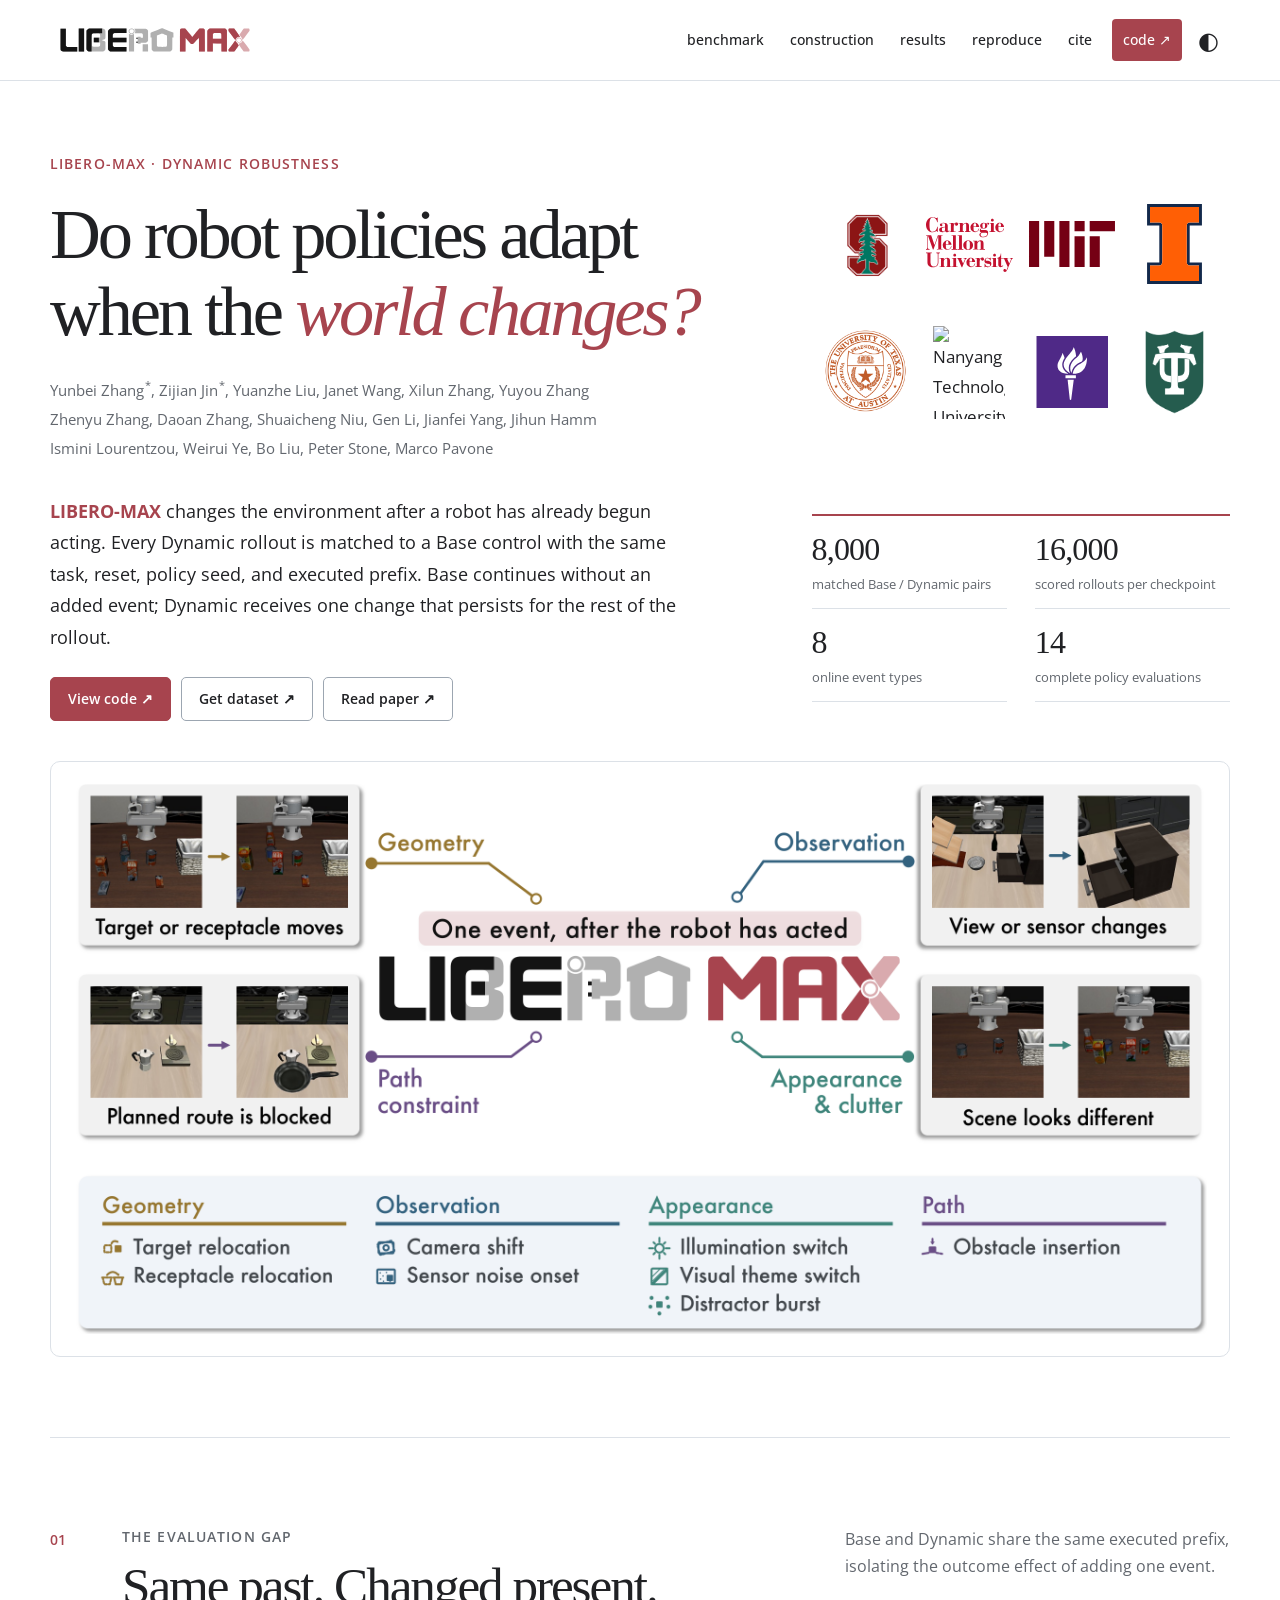
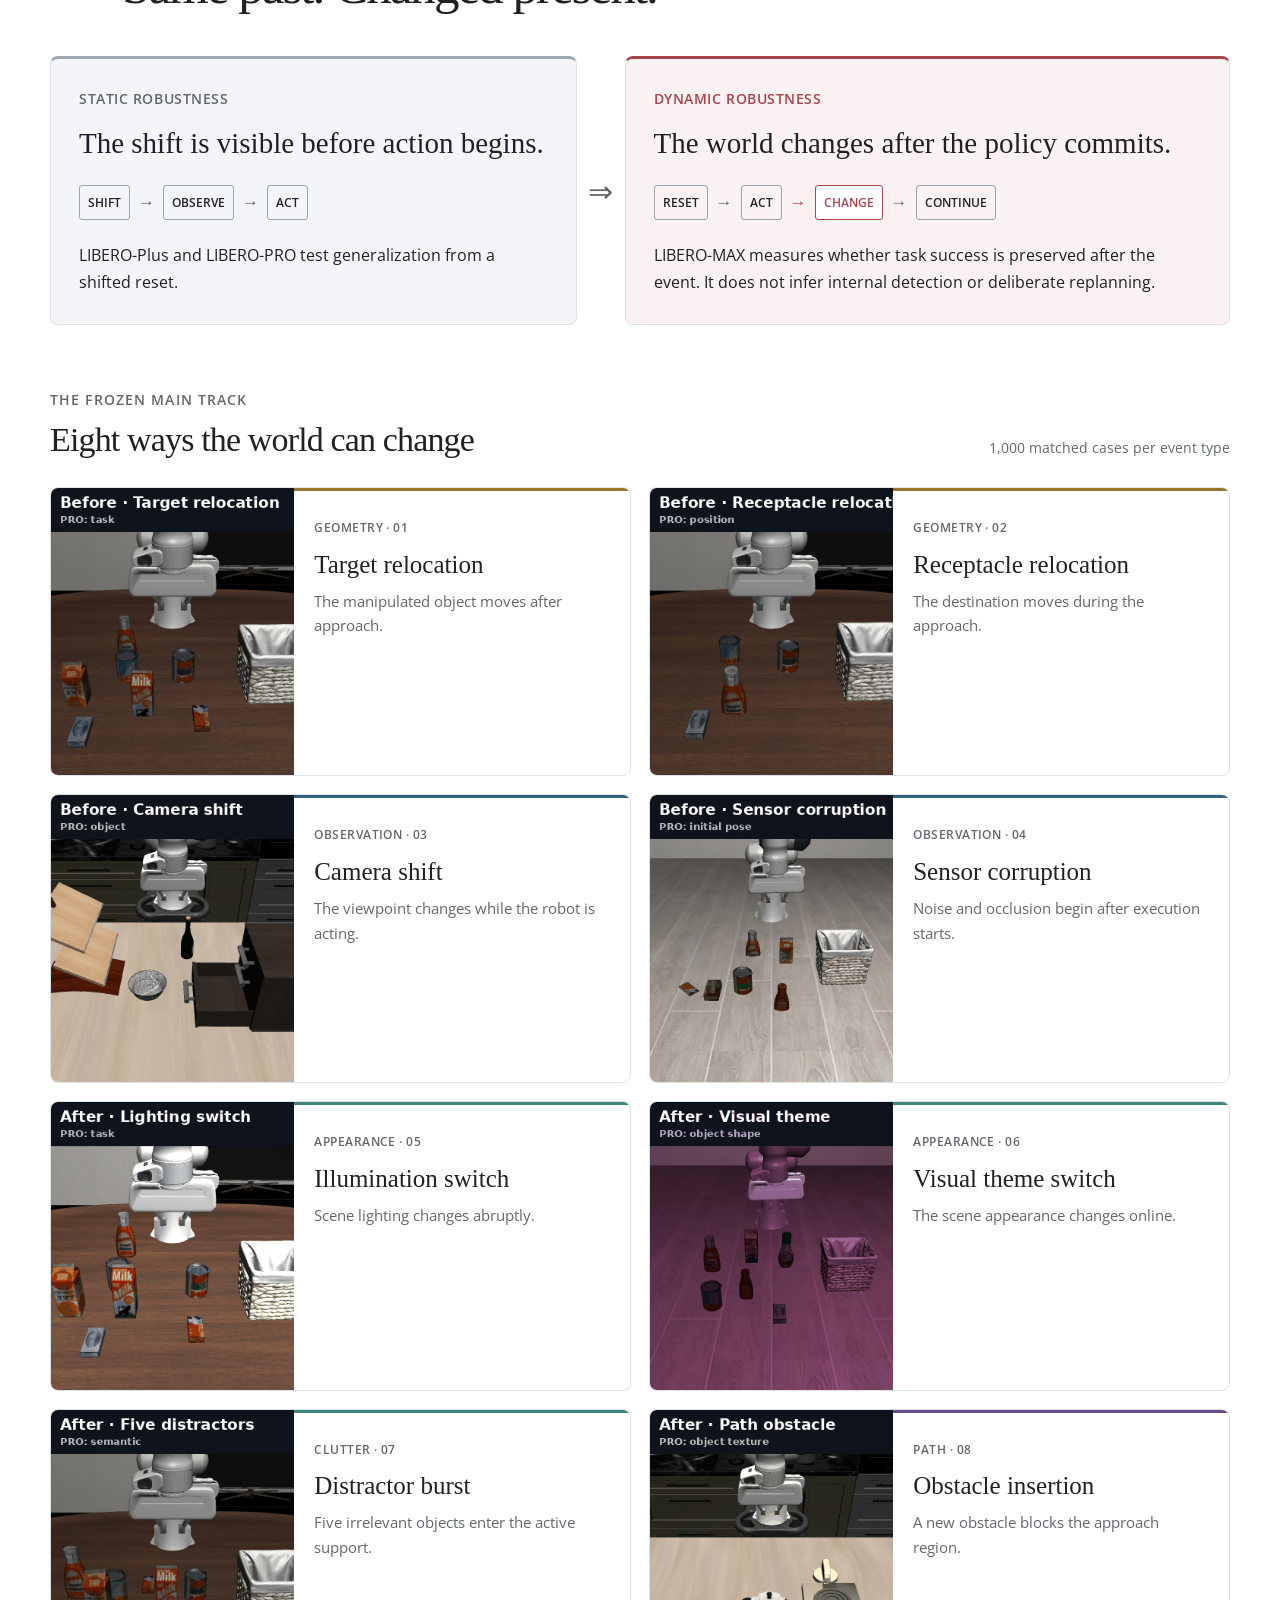
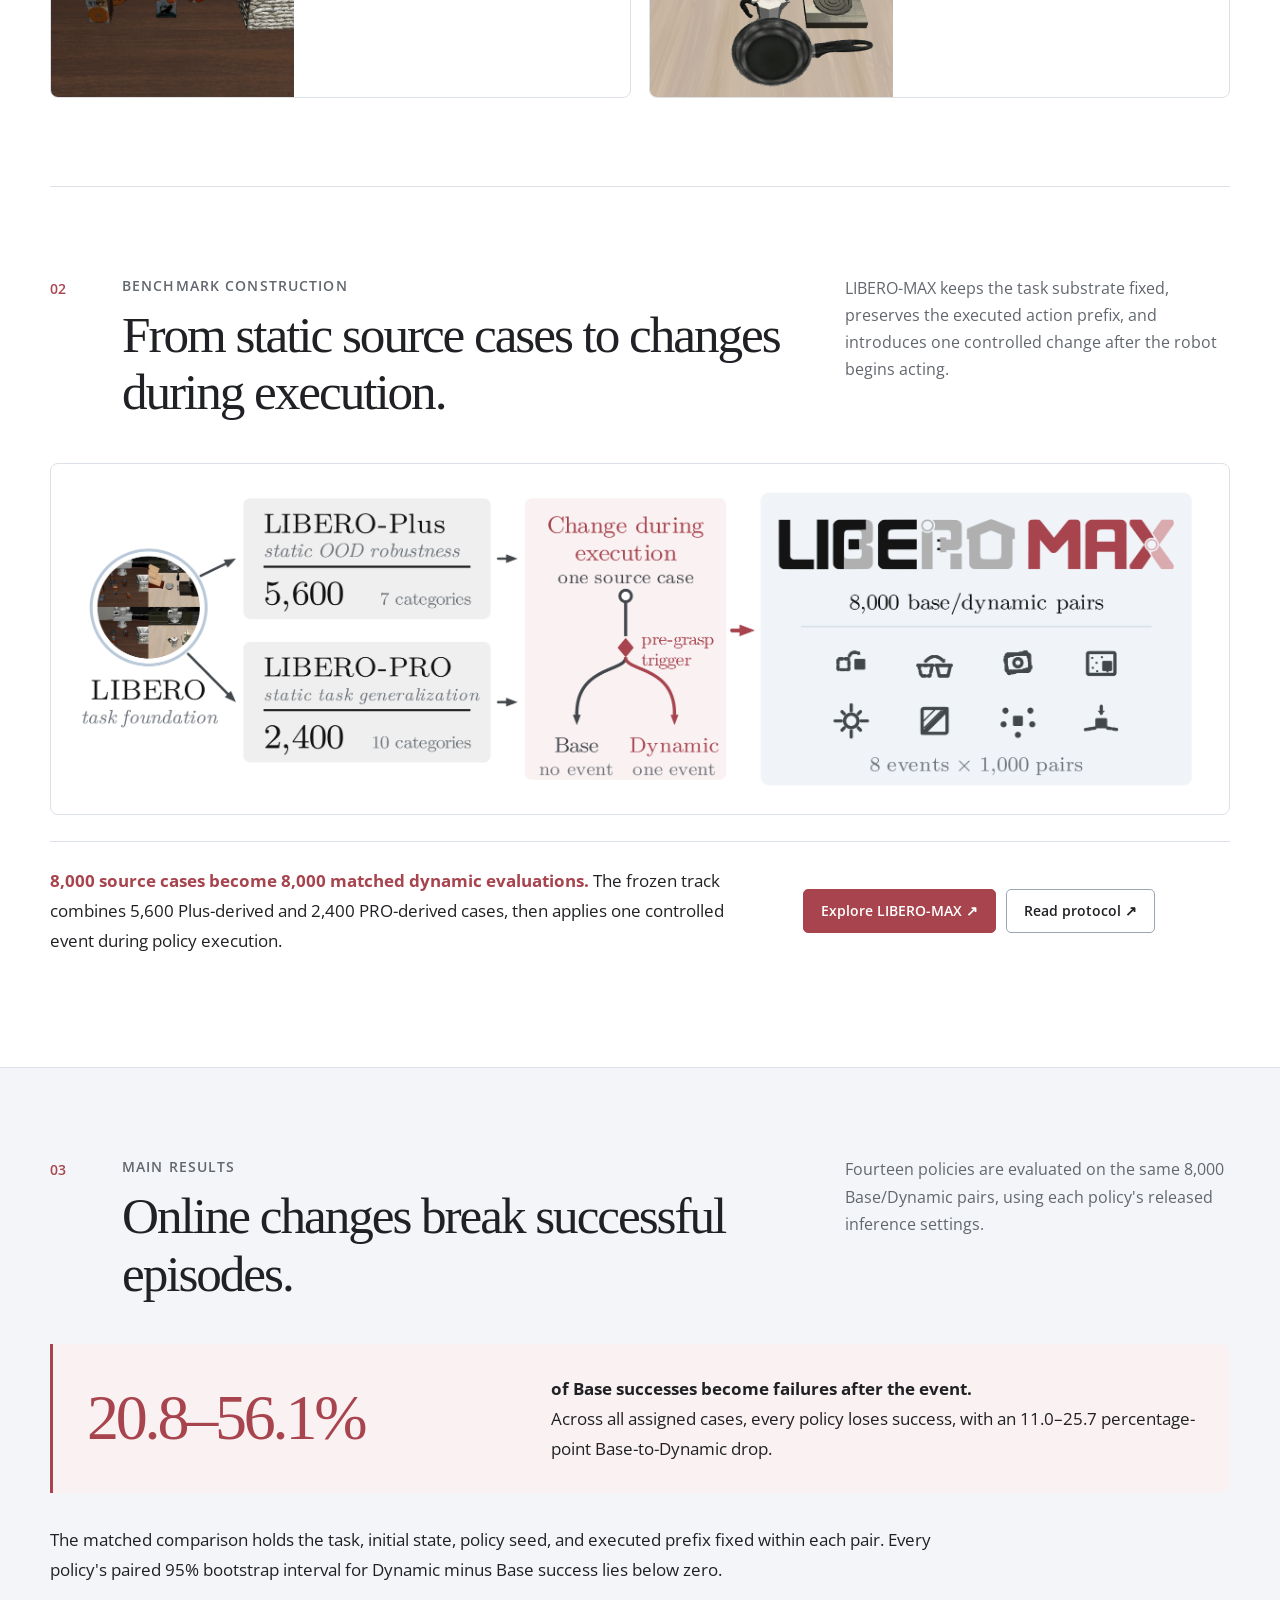
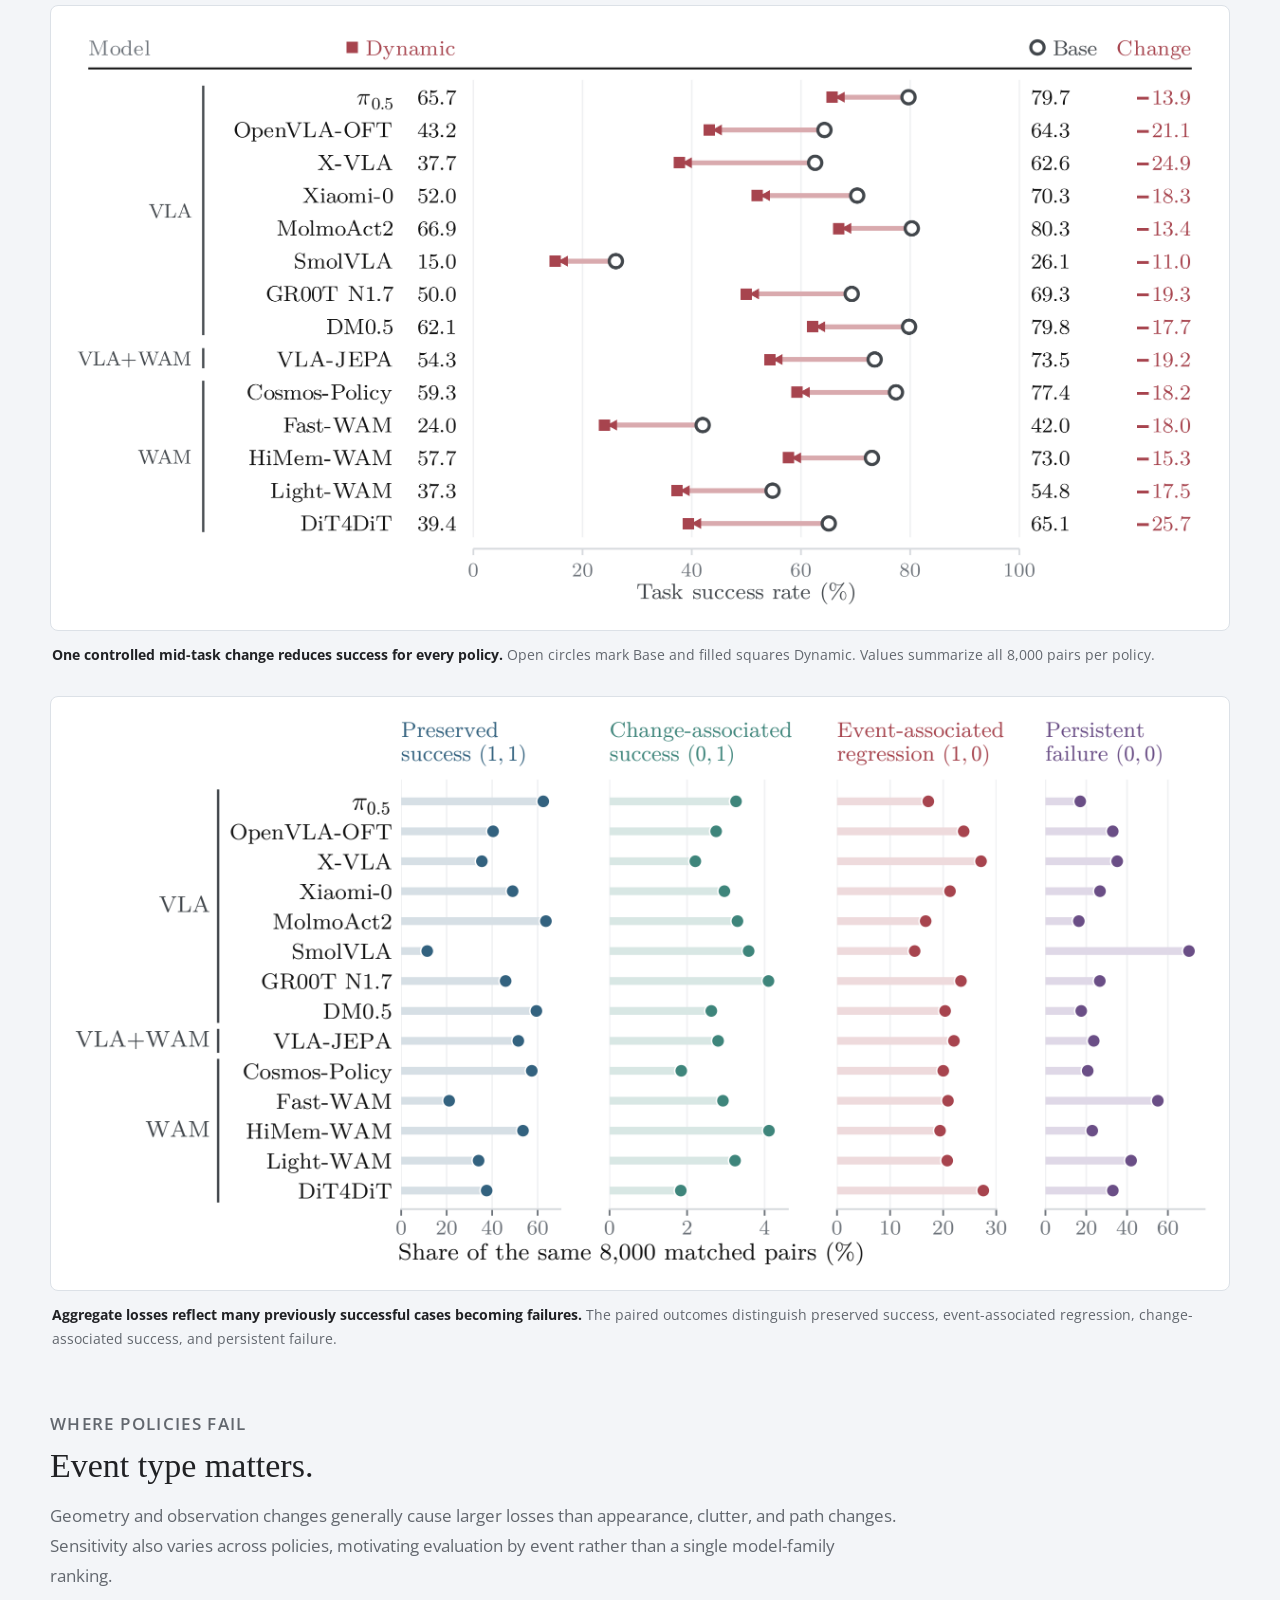
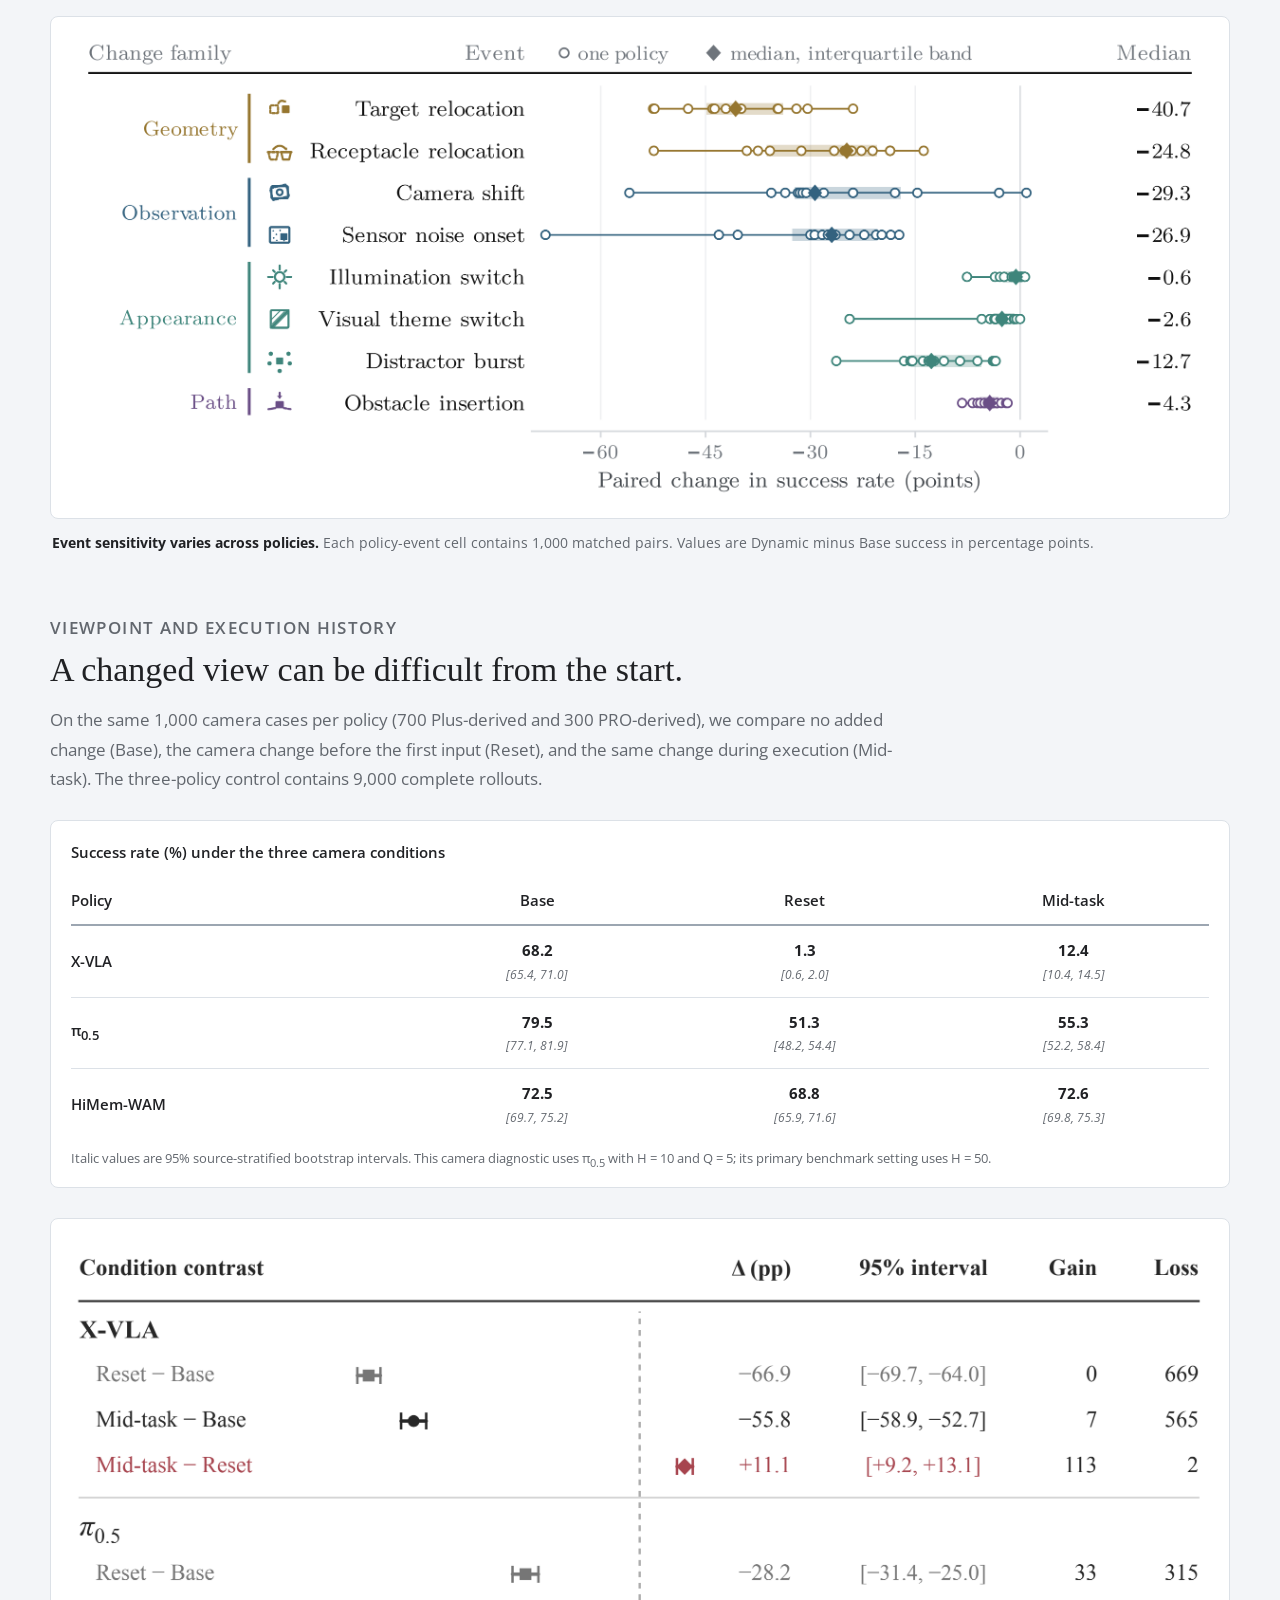
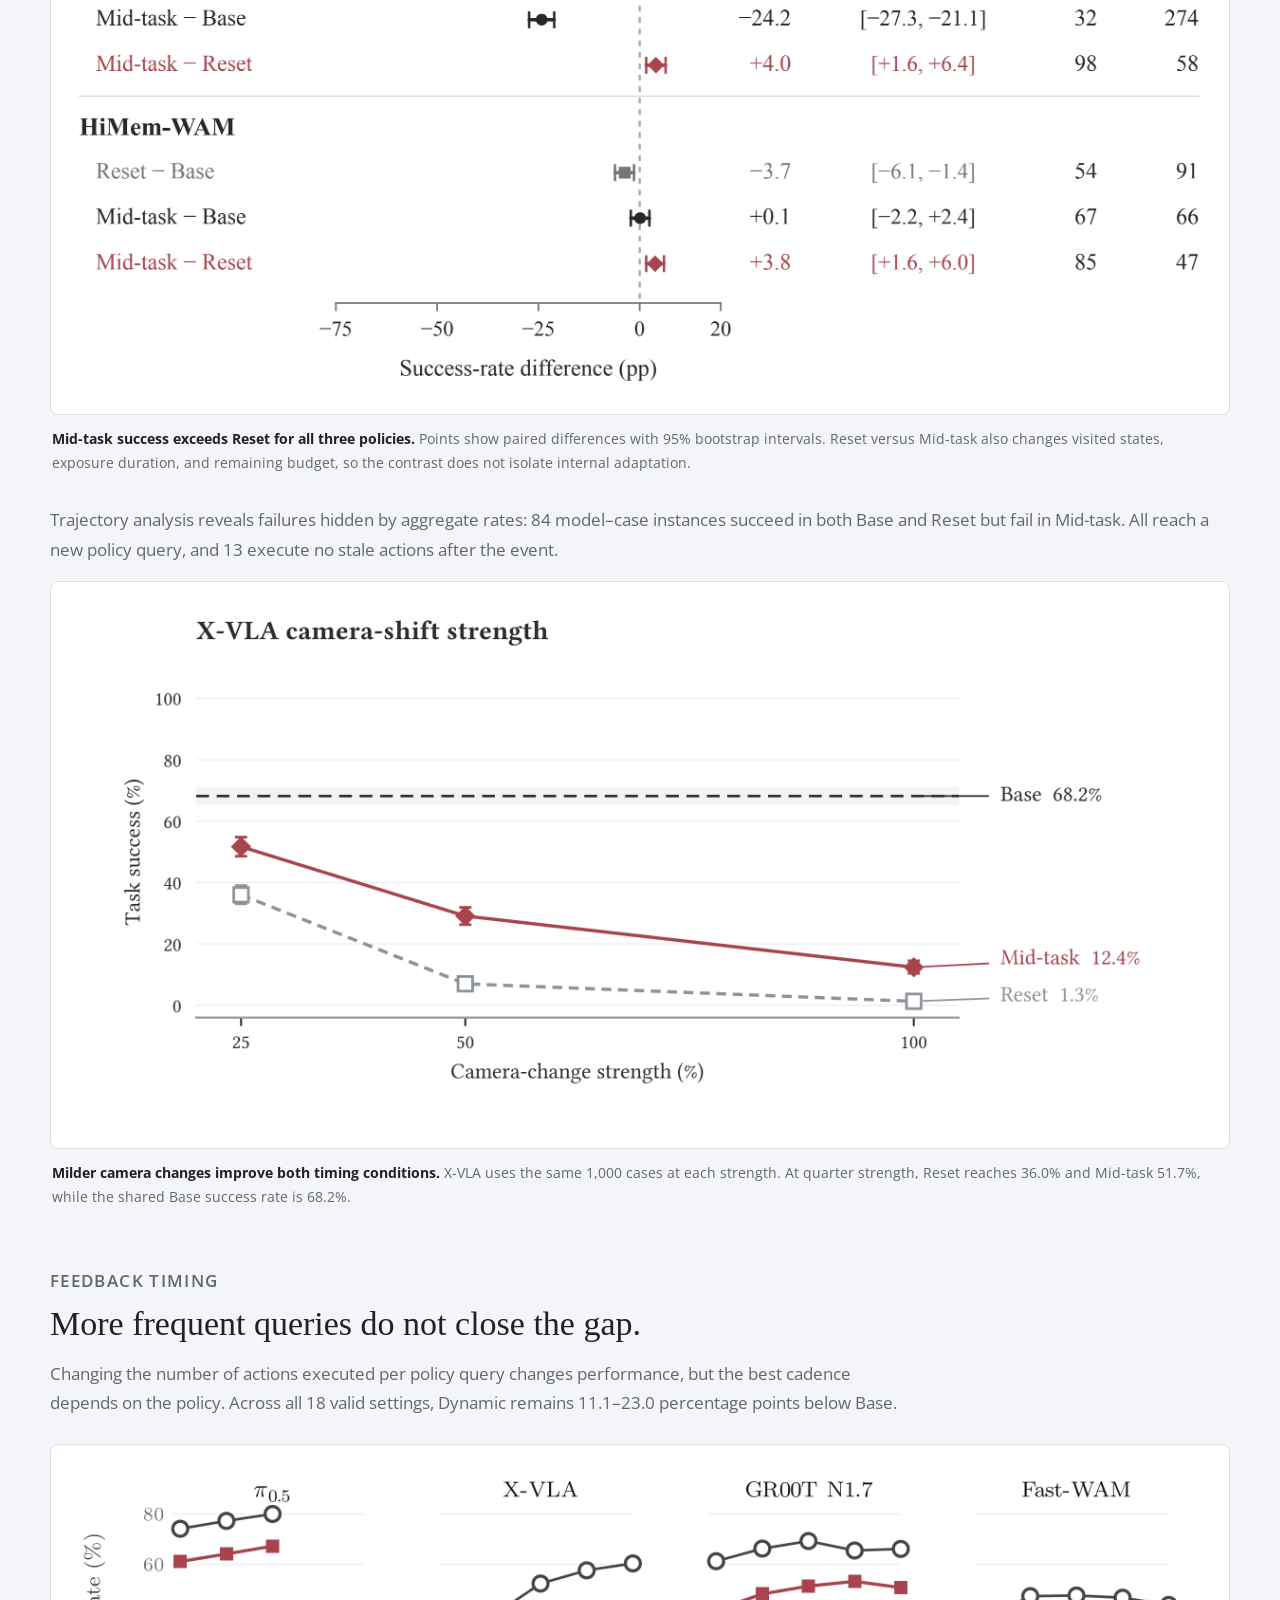
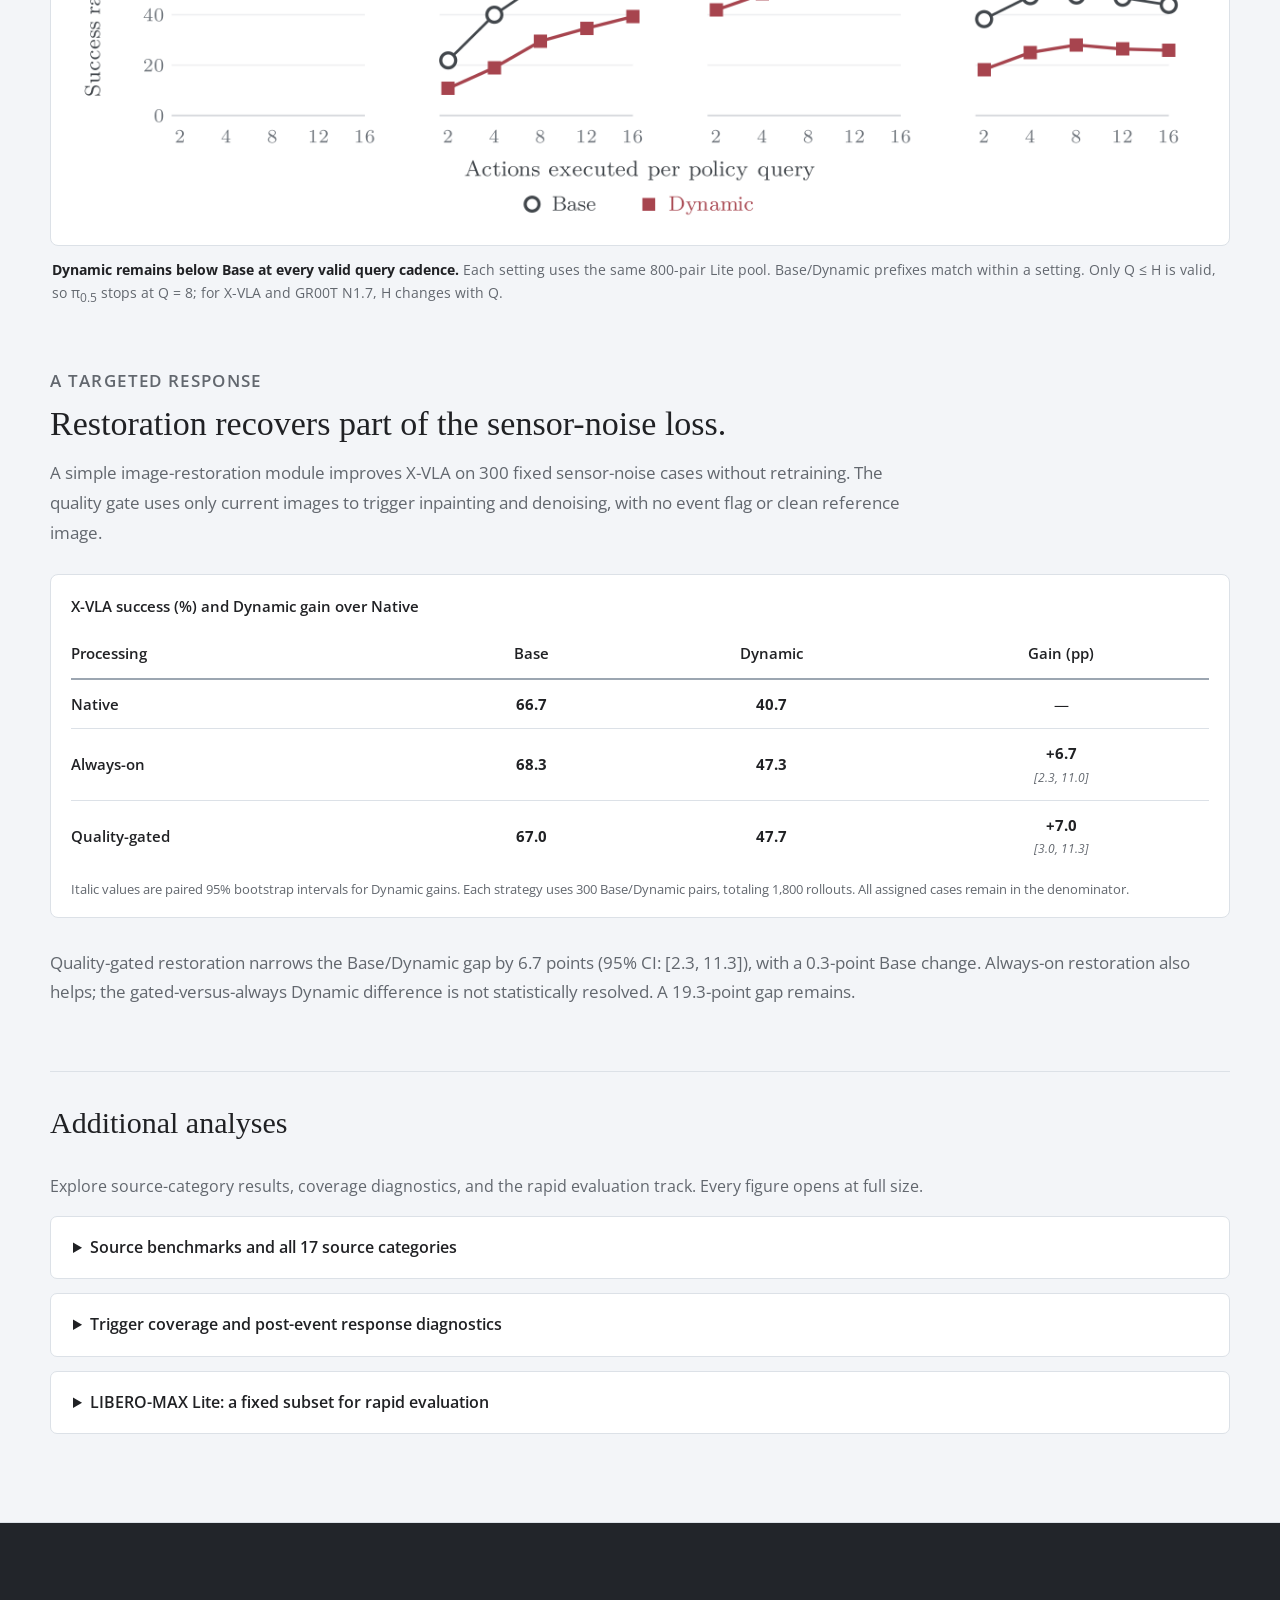
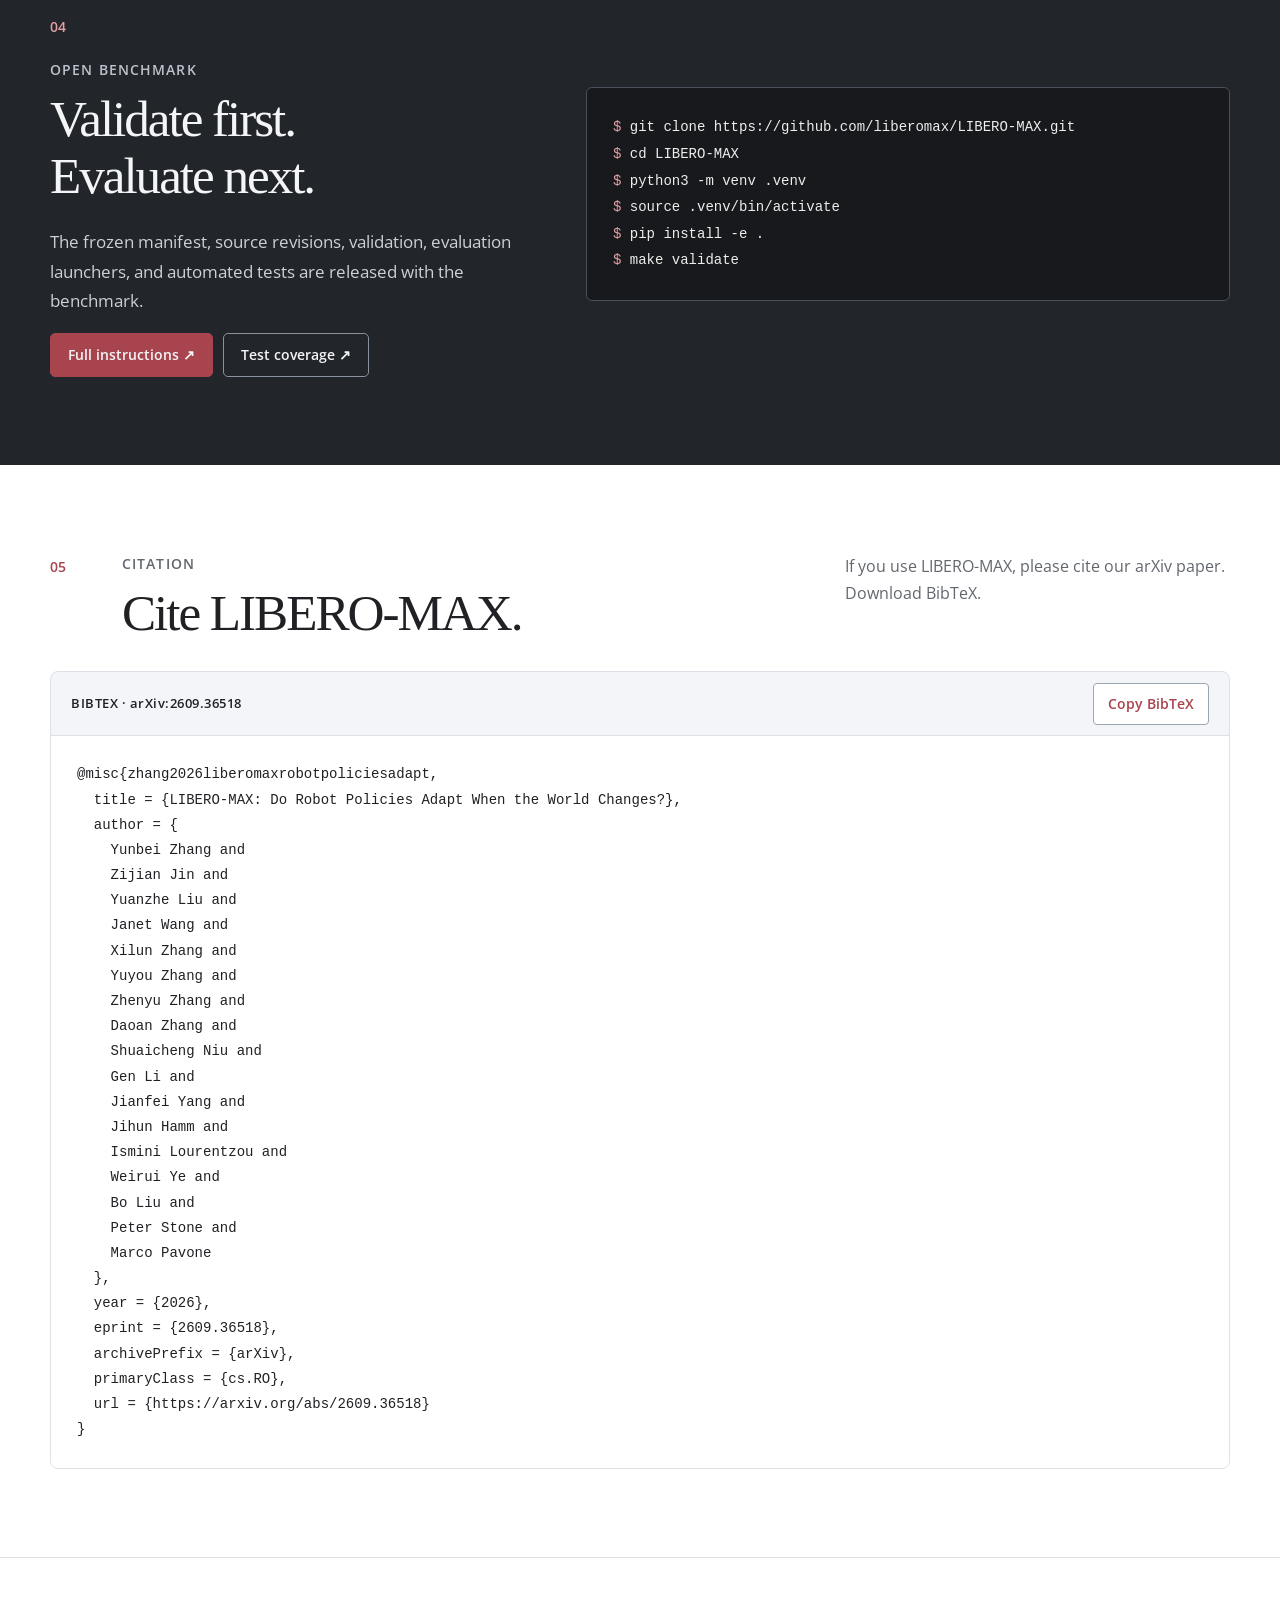
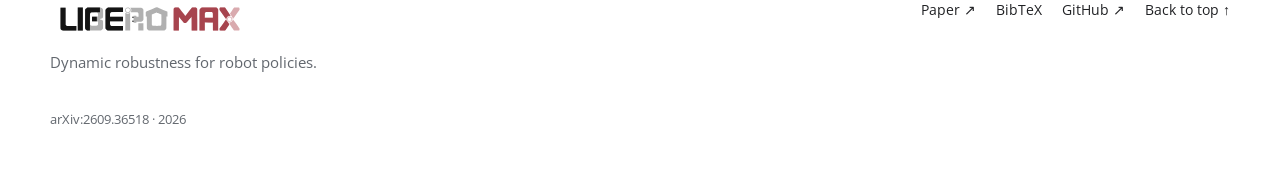
==== commit 747a1e23: "Show NTU and NYU symbols without wordmarks" ====
--- a/index.html
+++ b/index.html
@@ -74,6 +74,9 @@
 .institution-grid .institution-logo-wide{max-width:96px}
 .institution-grid .institution-logo-seal{height:88px}
 .institution-grid .institution-logo-tulane{height:96px}
+.institution-symbol{display:block;width:100%;max-width:72px;aspect-ratio:1;overflow:hidden}
+.institution-symbol img{display:block;width:100%;height:100%;max-width:none;object-fit:cover;object-position:left center}
+.institution-symbol-ntu{aspect-ratio:839/1079}
 .authors sup{position:relative;top:-.1em;margin-left:1px;font-size:.75em;line-height:0;vertical-align:super}
 .eyebrow,.section-kicker{font-size:14px;font-weight:600;letter-spacing:.08em;line-height:1.5;text-transform:uppercase;color:var(--muted)}
 .hero-showcase .eyebrow{color:var(--accent);margin-bottom:22px}
@@ -181,8 +184,8 @@
             <li><img class="institution-logo-wide" src="assets/institutions/mit.svg" width="96" height="80" alt="Massachusetts Institute of Technology"></li>
             <li><img src="assets/institutions/uiuc.svg" width="88" height="80" alt="University of Illinois Urbana-Champaign"></li>
             <li><img class="institution-logo-seal" src="assets/institutions/ut-austin.png" width="88" height="88" alt="The University of Texas at Austin"></li>
-            <li><img class="institution-logo-wide" src="assets/institutions/ntu.png" width="96" height="80" alt="Nanyang Technological University, Singapore"></li>
-            <li><img class="institution-logo-wide" src="assets/institutions/nyu.svg" width="96" height="80" alt="New York University"></li>
+            <li><span class="institution-symbol institution-symbol-ntu"><img src="assets/institutions/ntu.png" width="3006" height="1079" alt="Nanyang Technological University, Singapore"></span></li>
+            <li><span class="institution-symbol"><img src="assets/institutions/nyu.svg" width="106" height="36" alt="New York University"></span></li>
             <li><img class="institution-logo-tulane" src="assets/institutions/tulane.png" width="88" height="96" alt="Tulane University"></li>
           </ul>
         </aside>
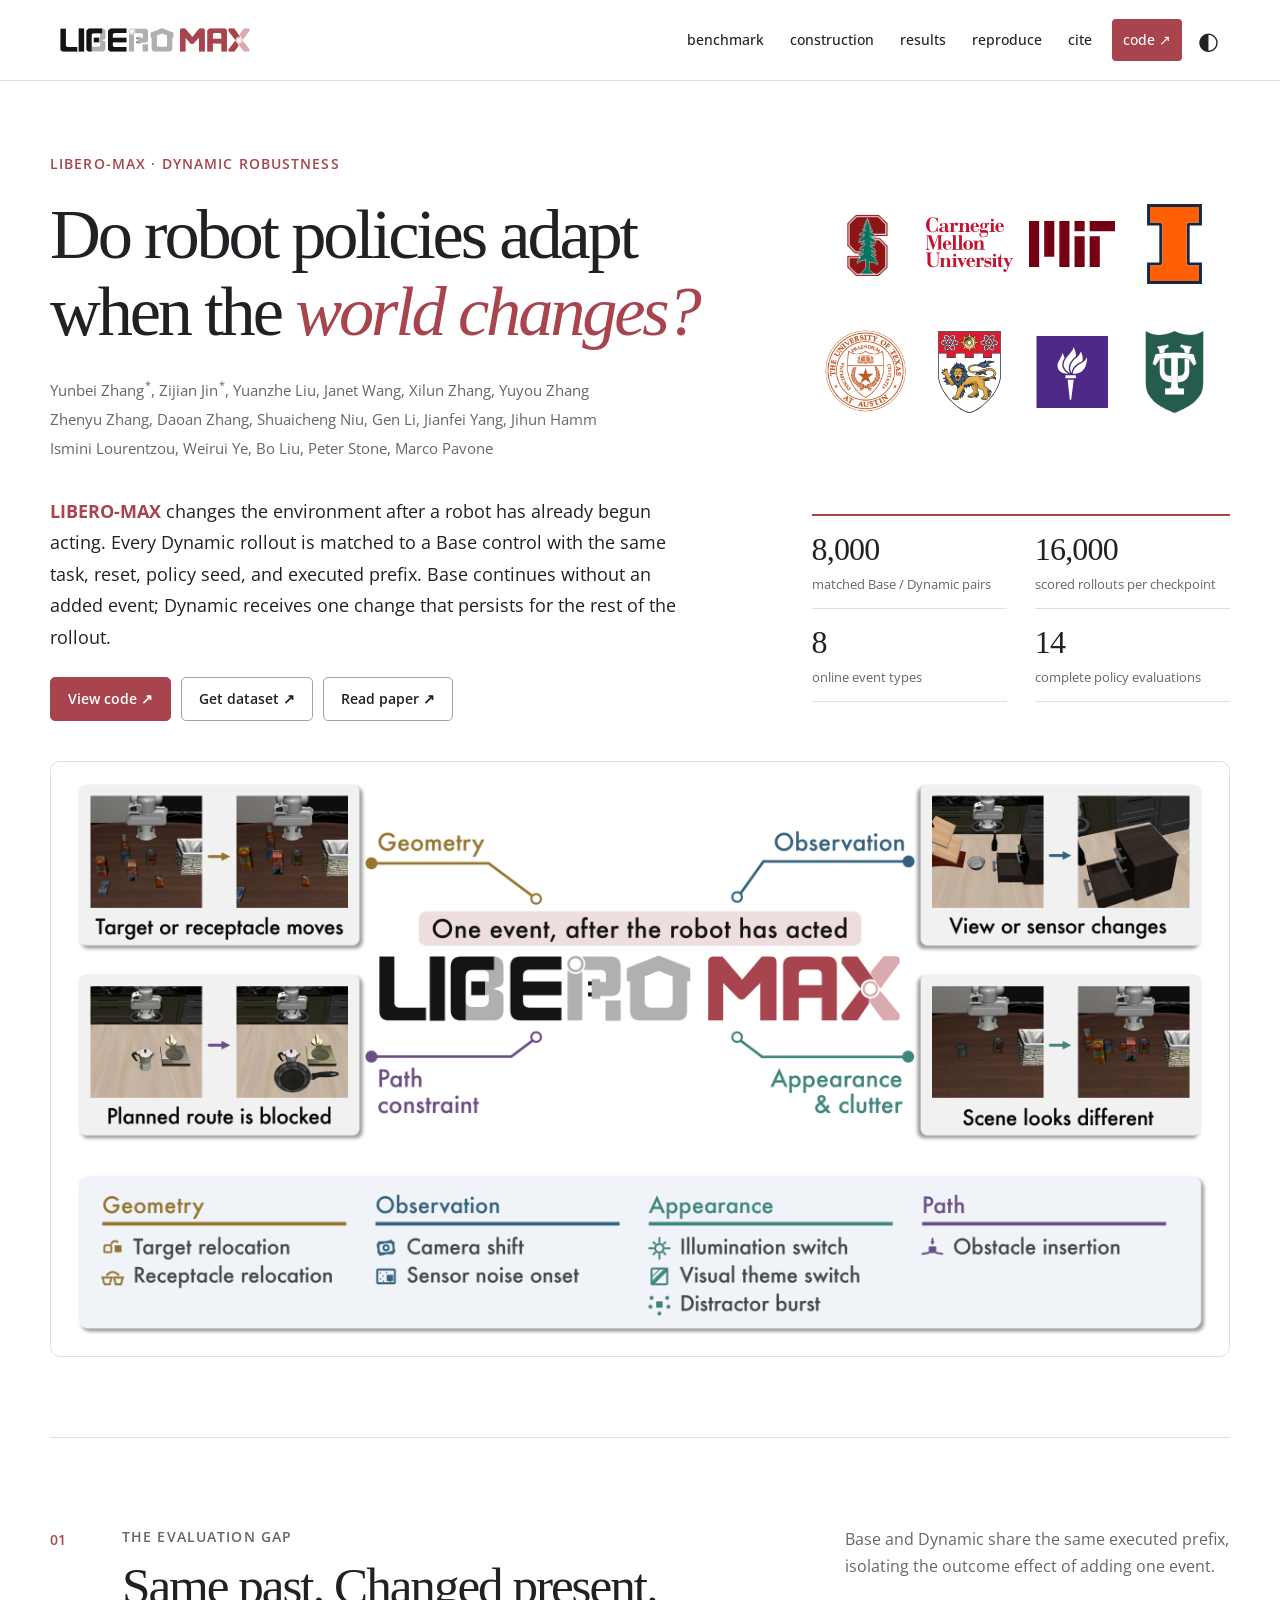
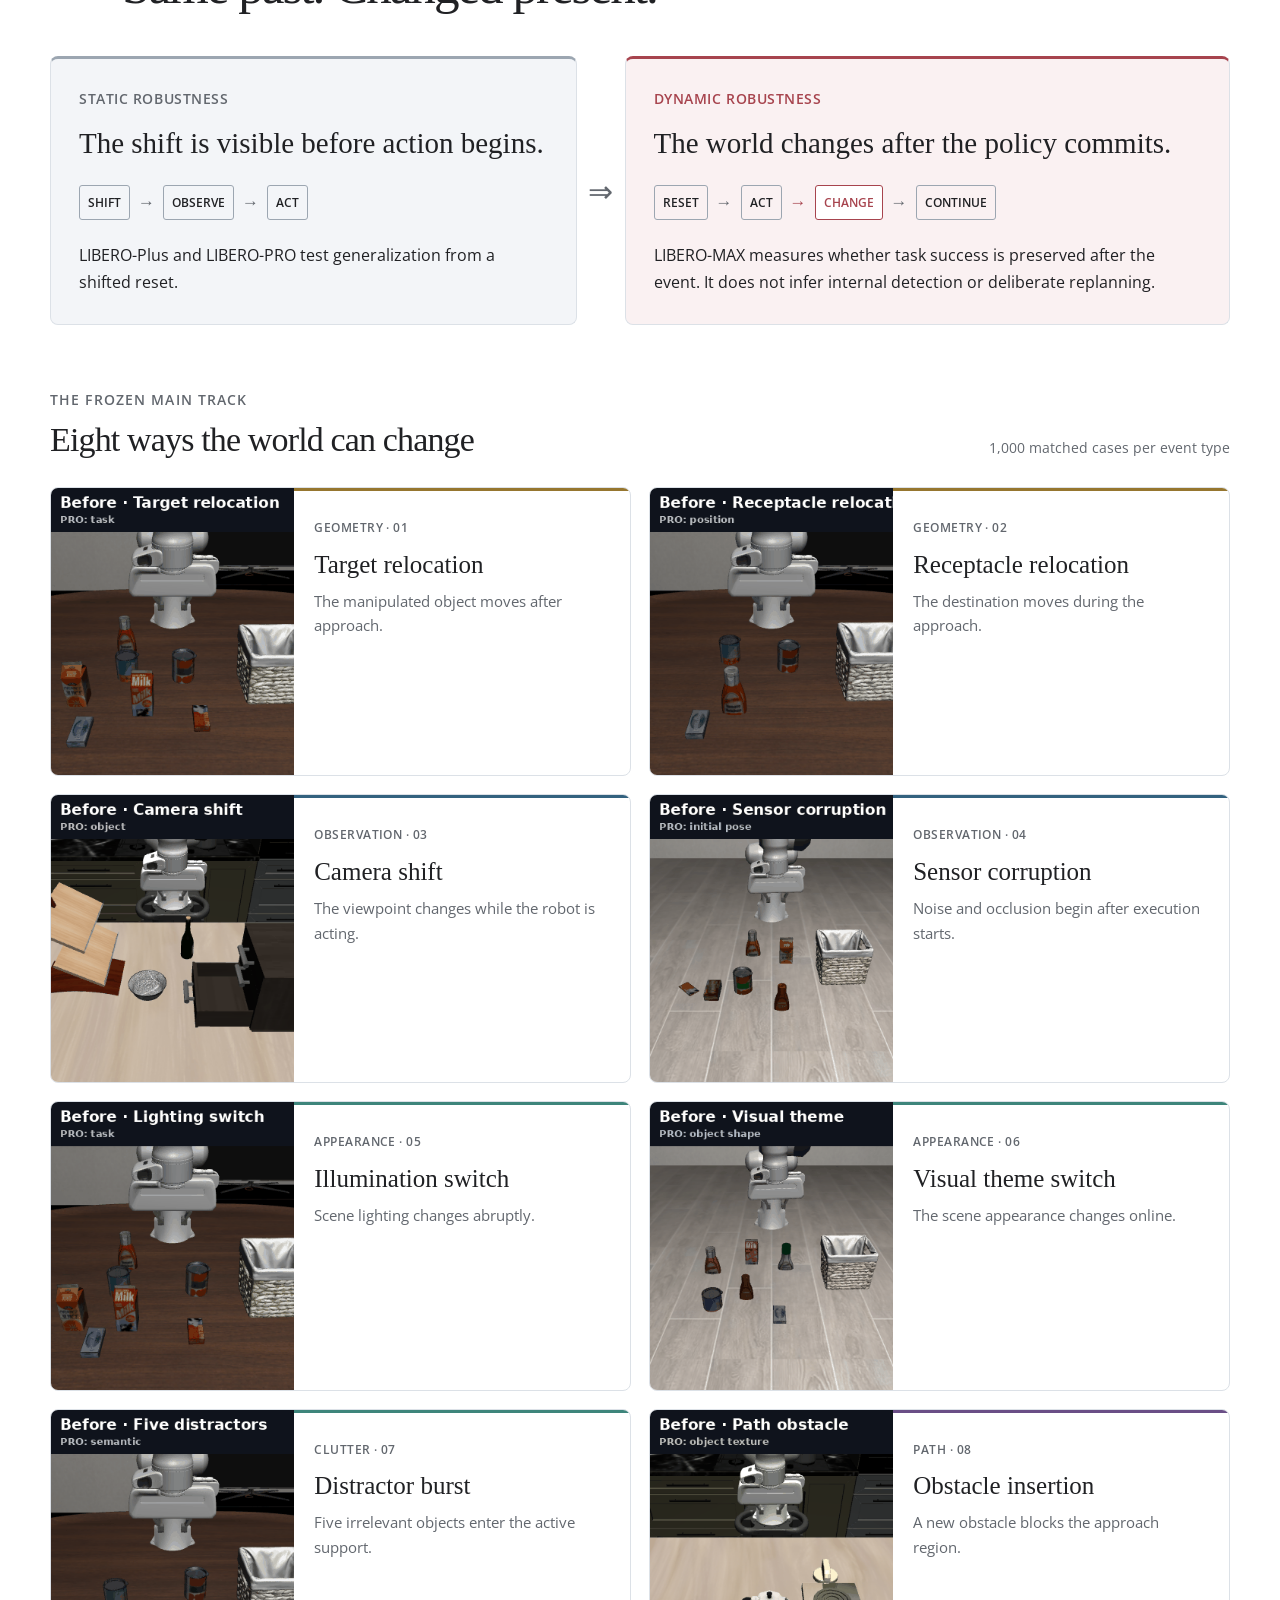
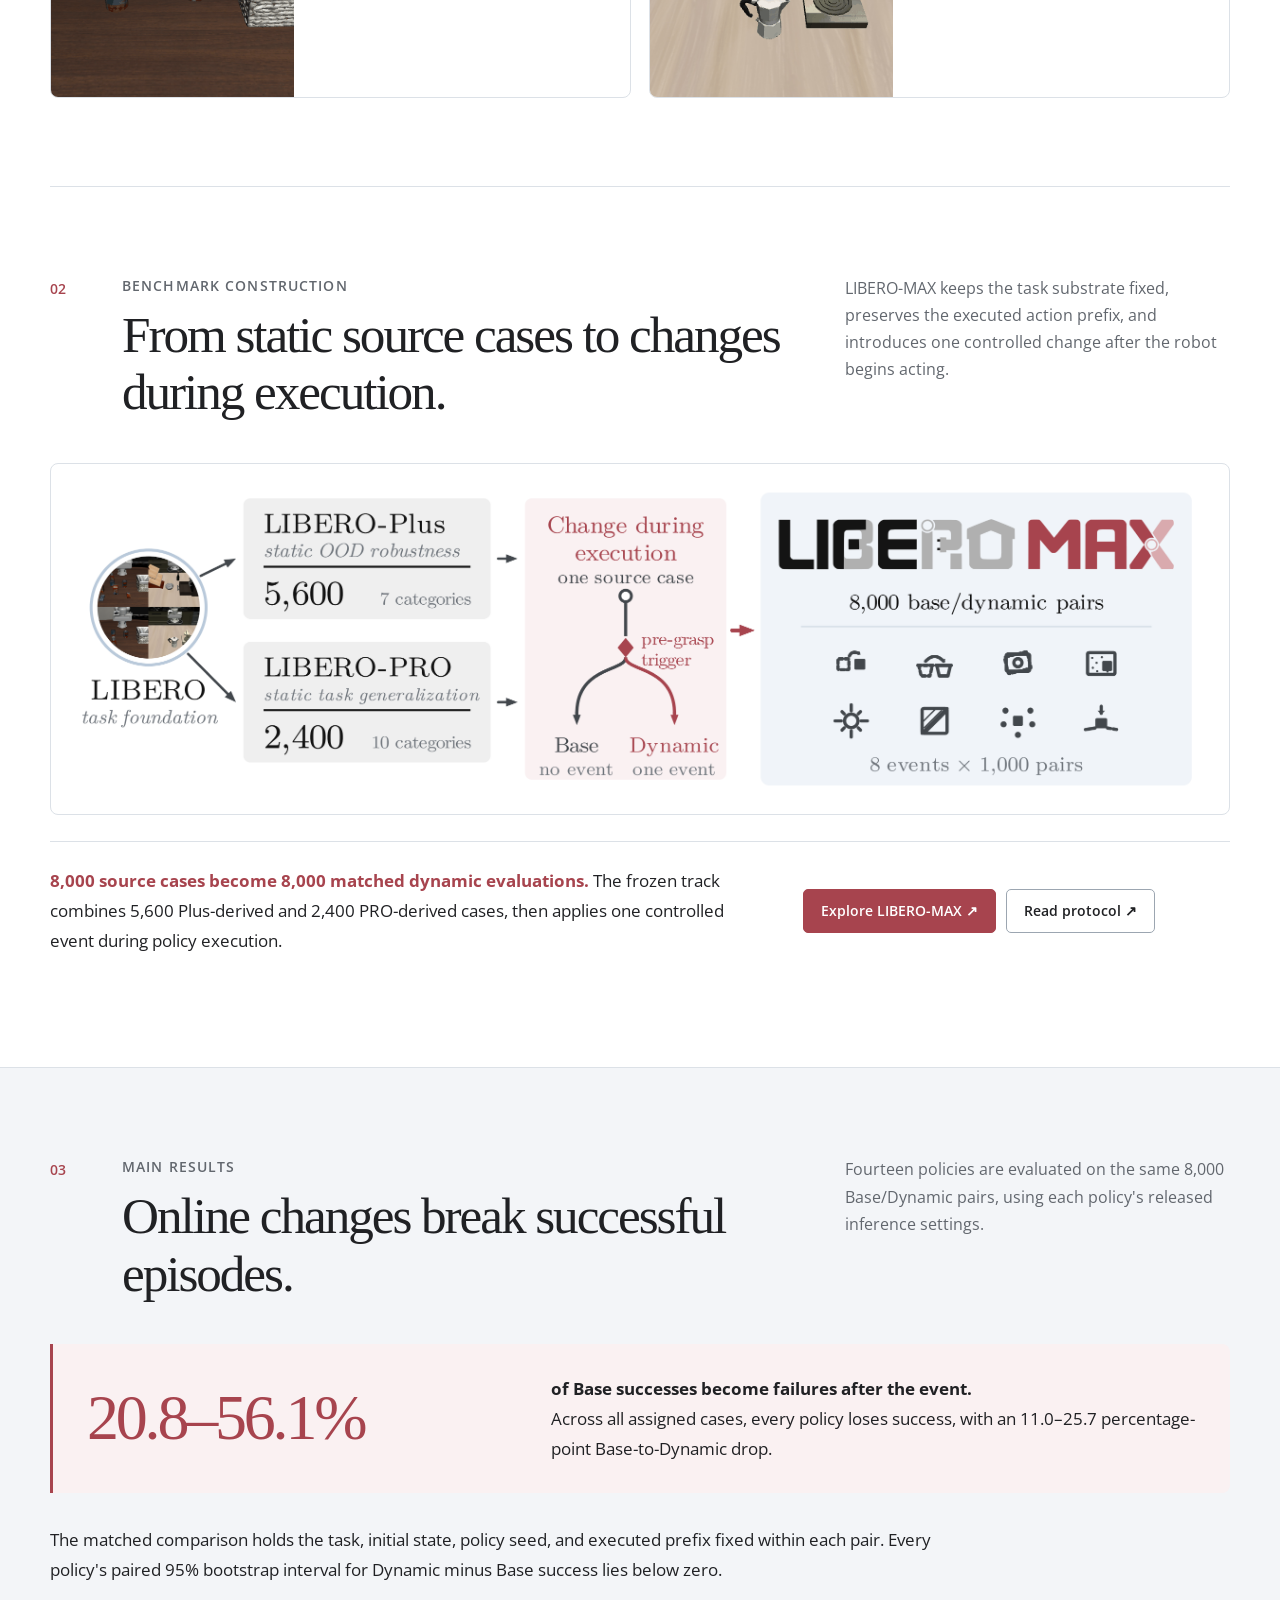
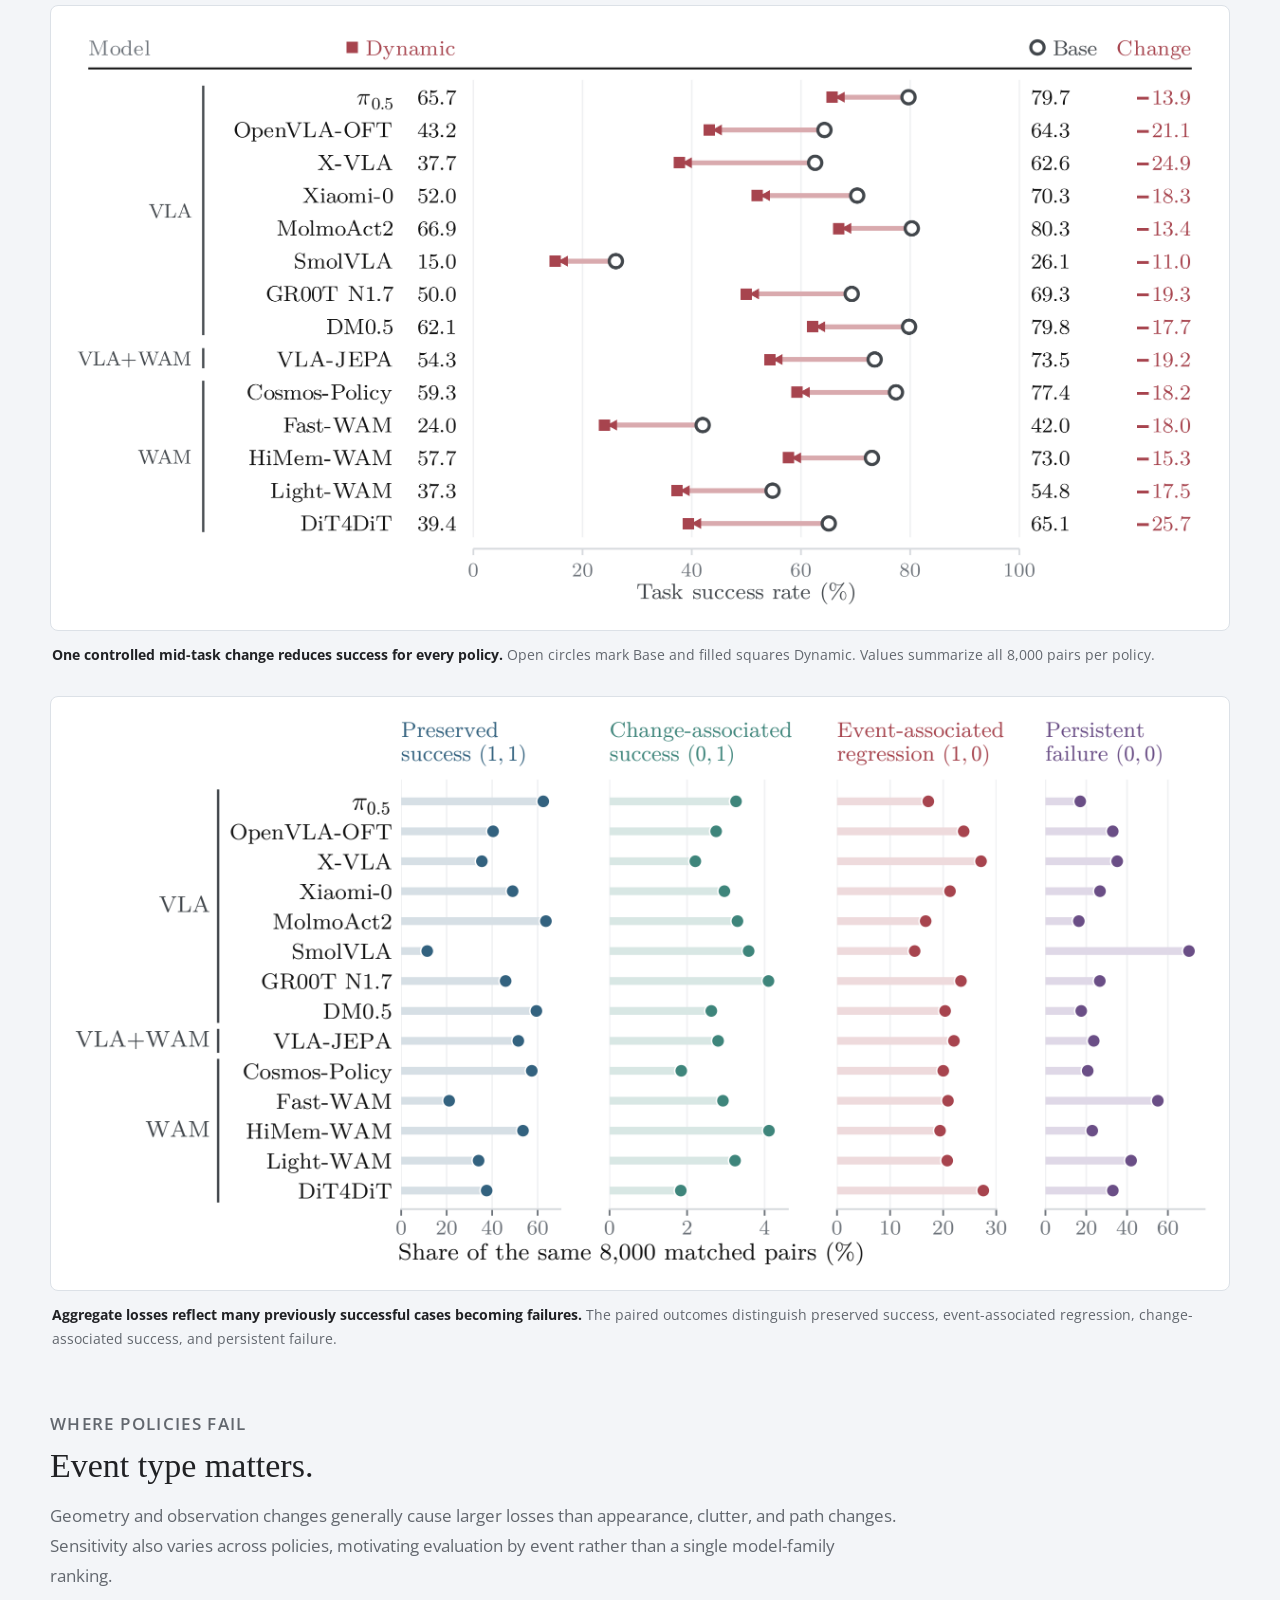
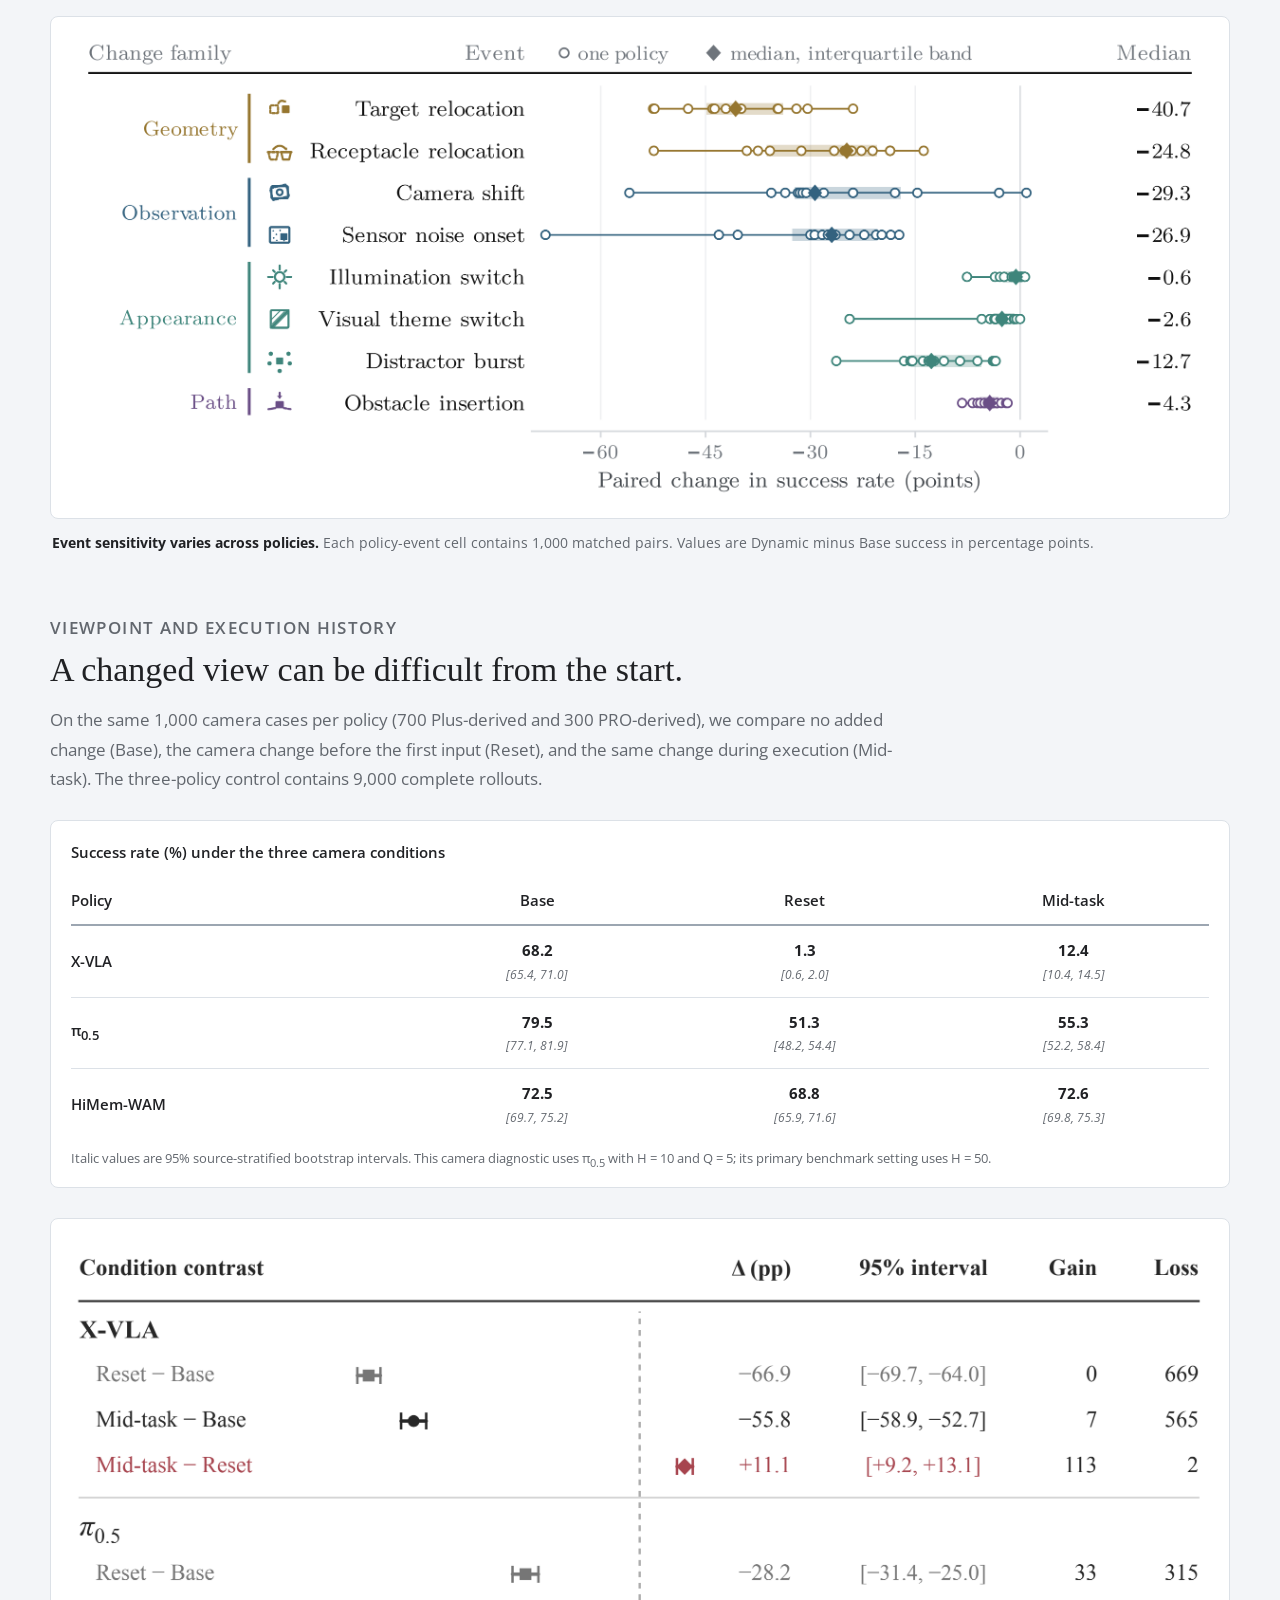
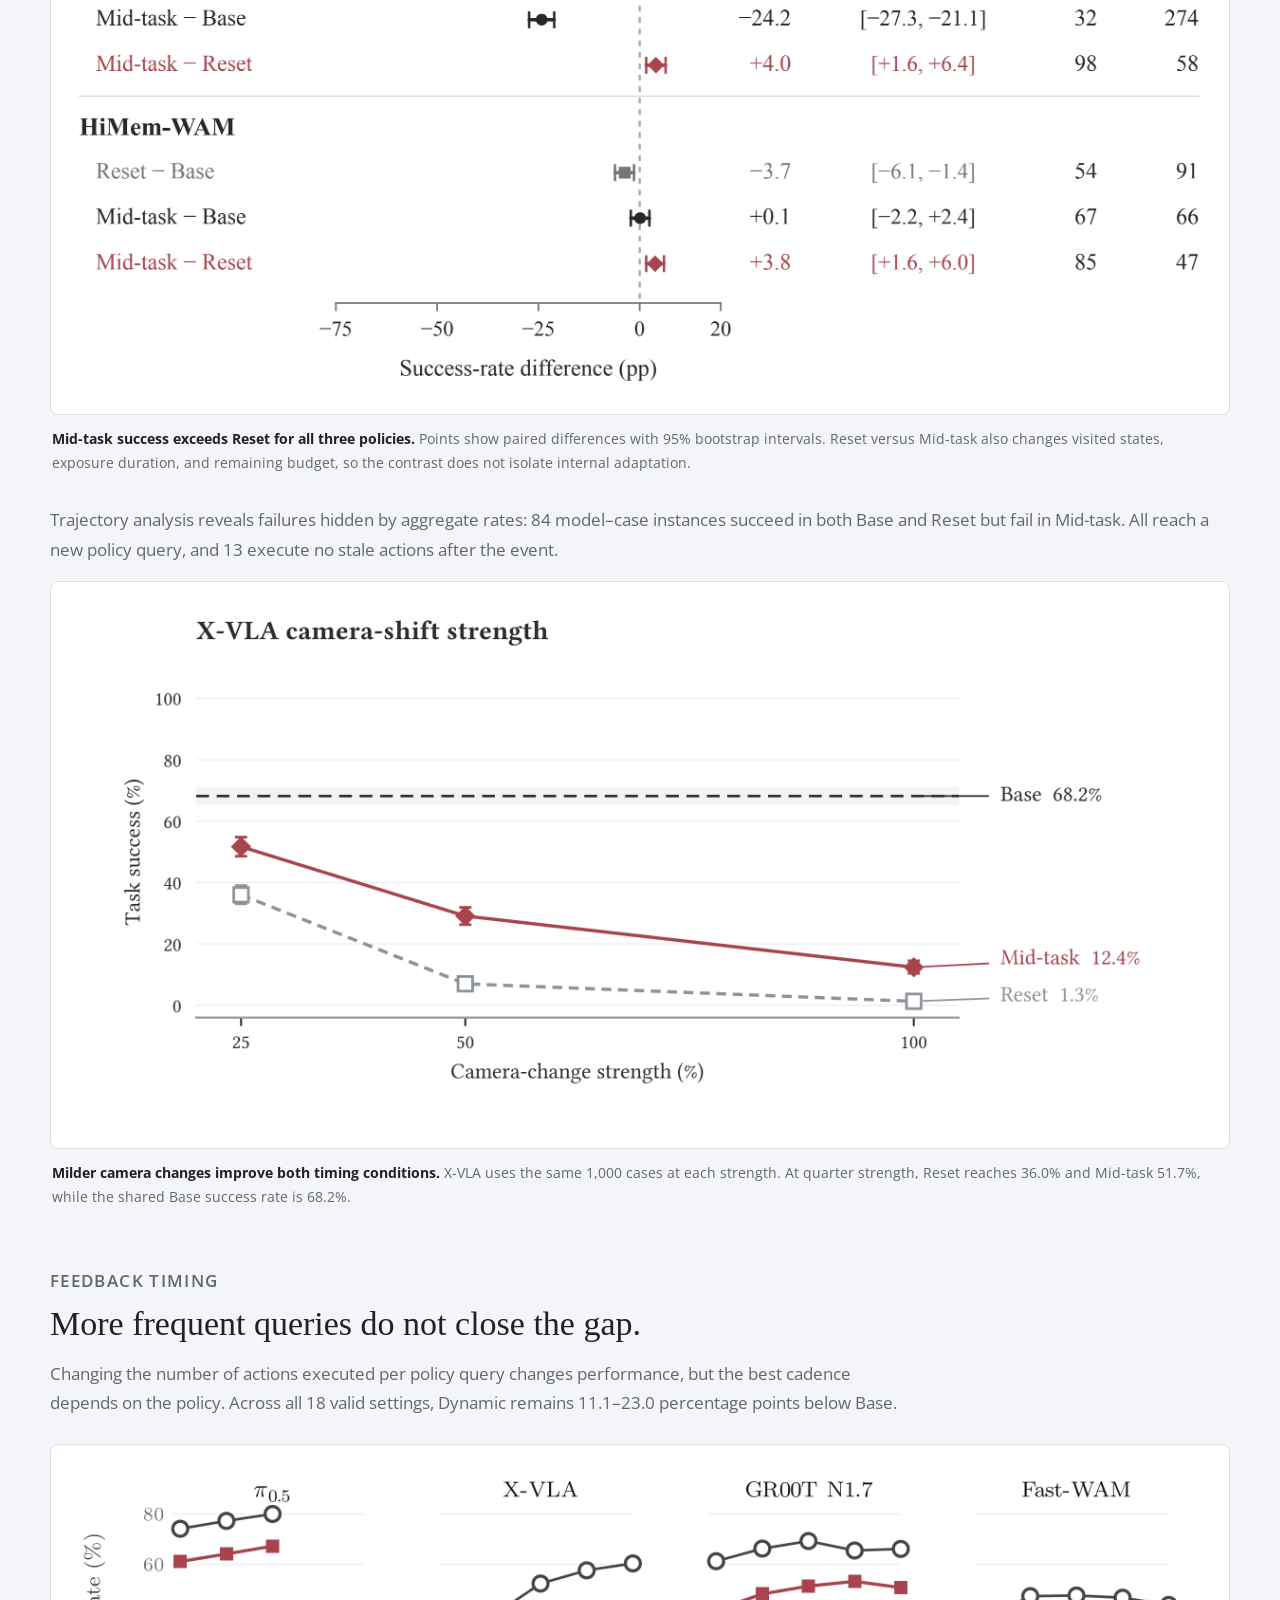
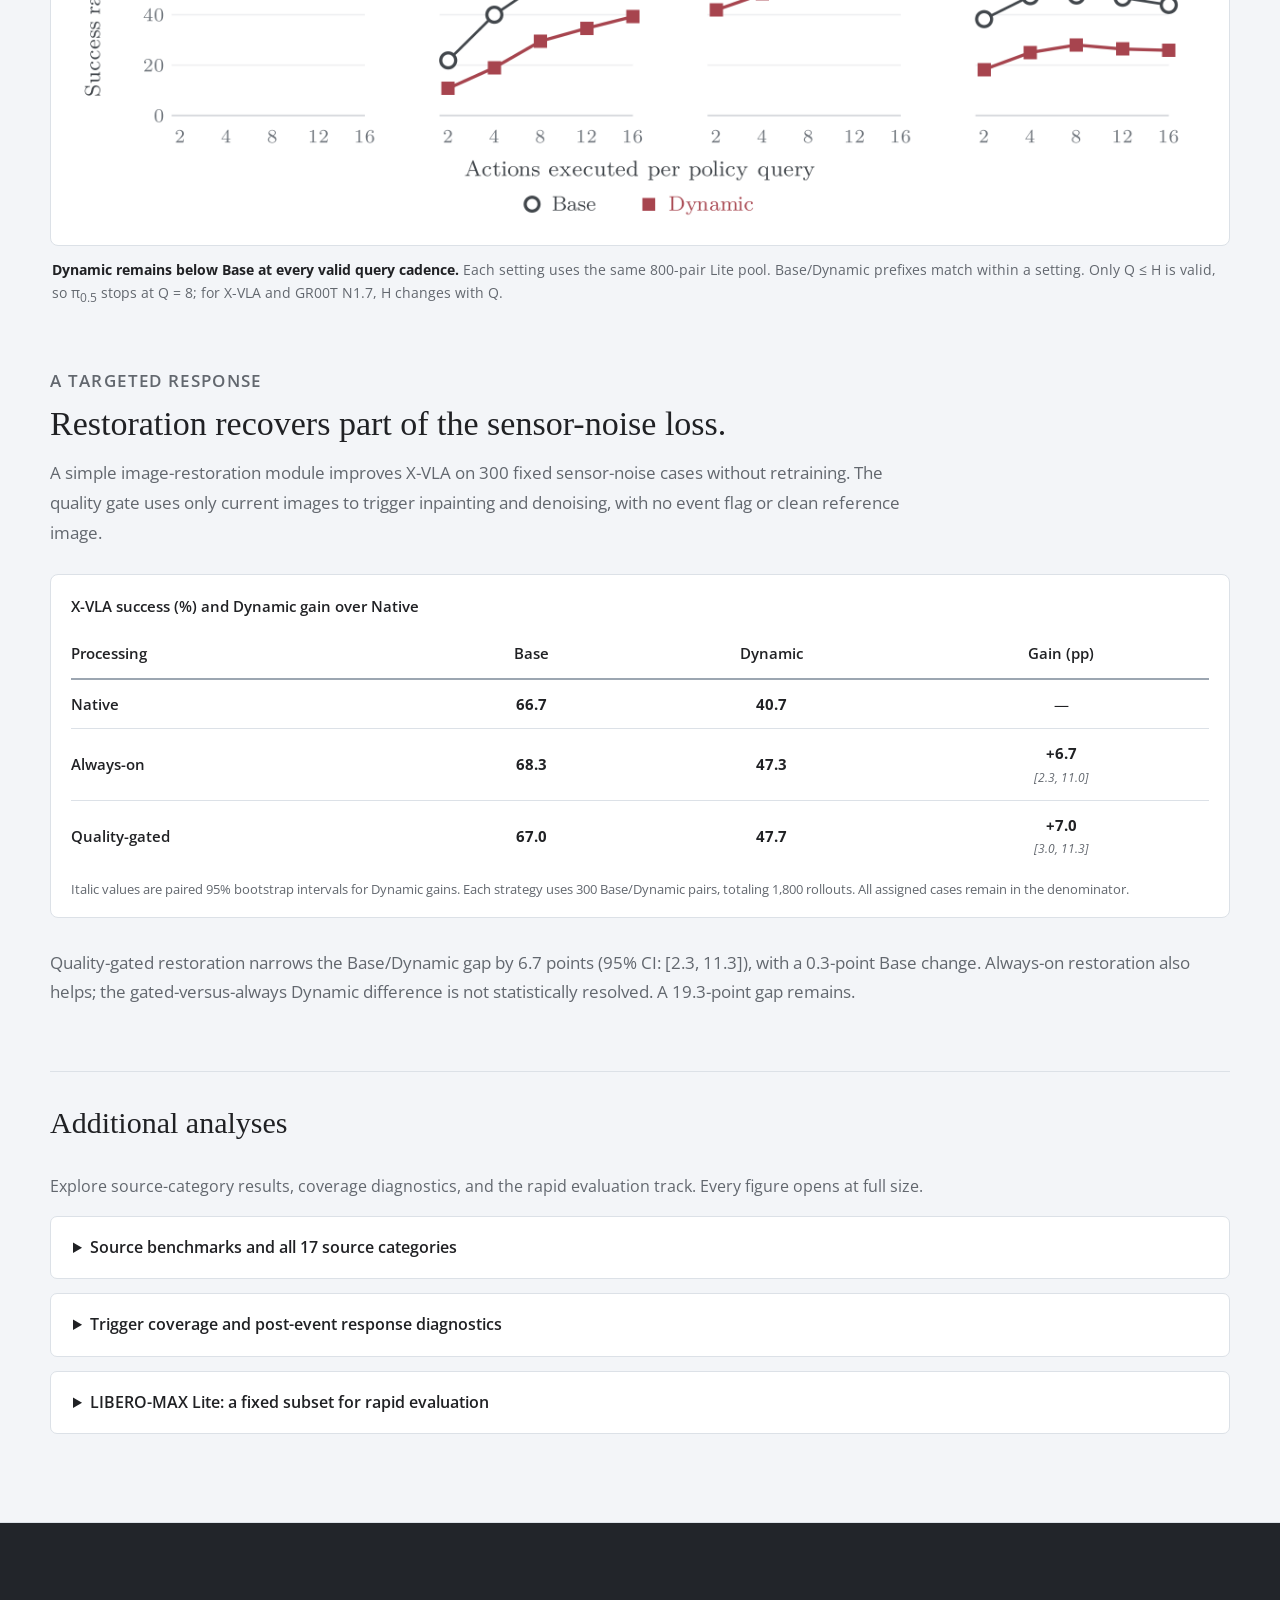
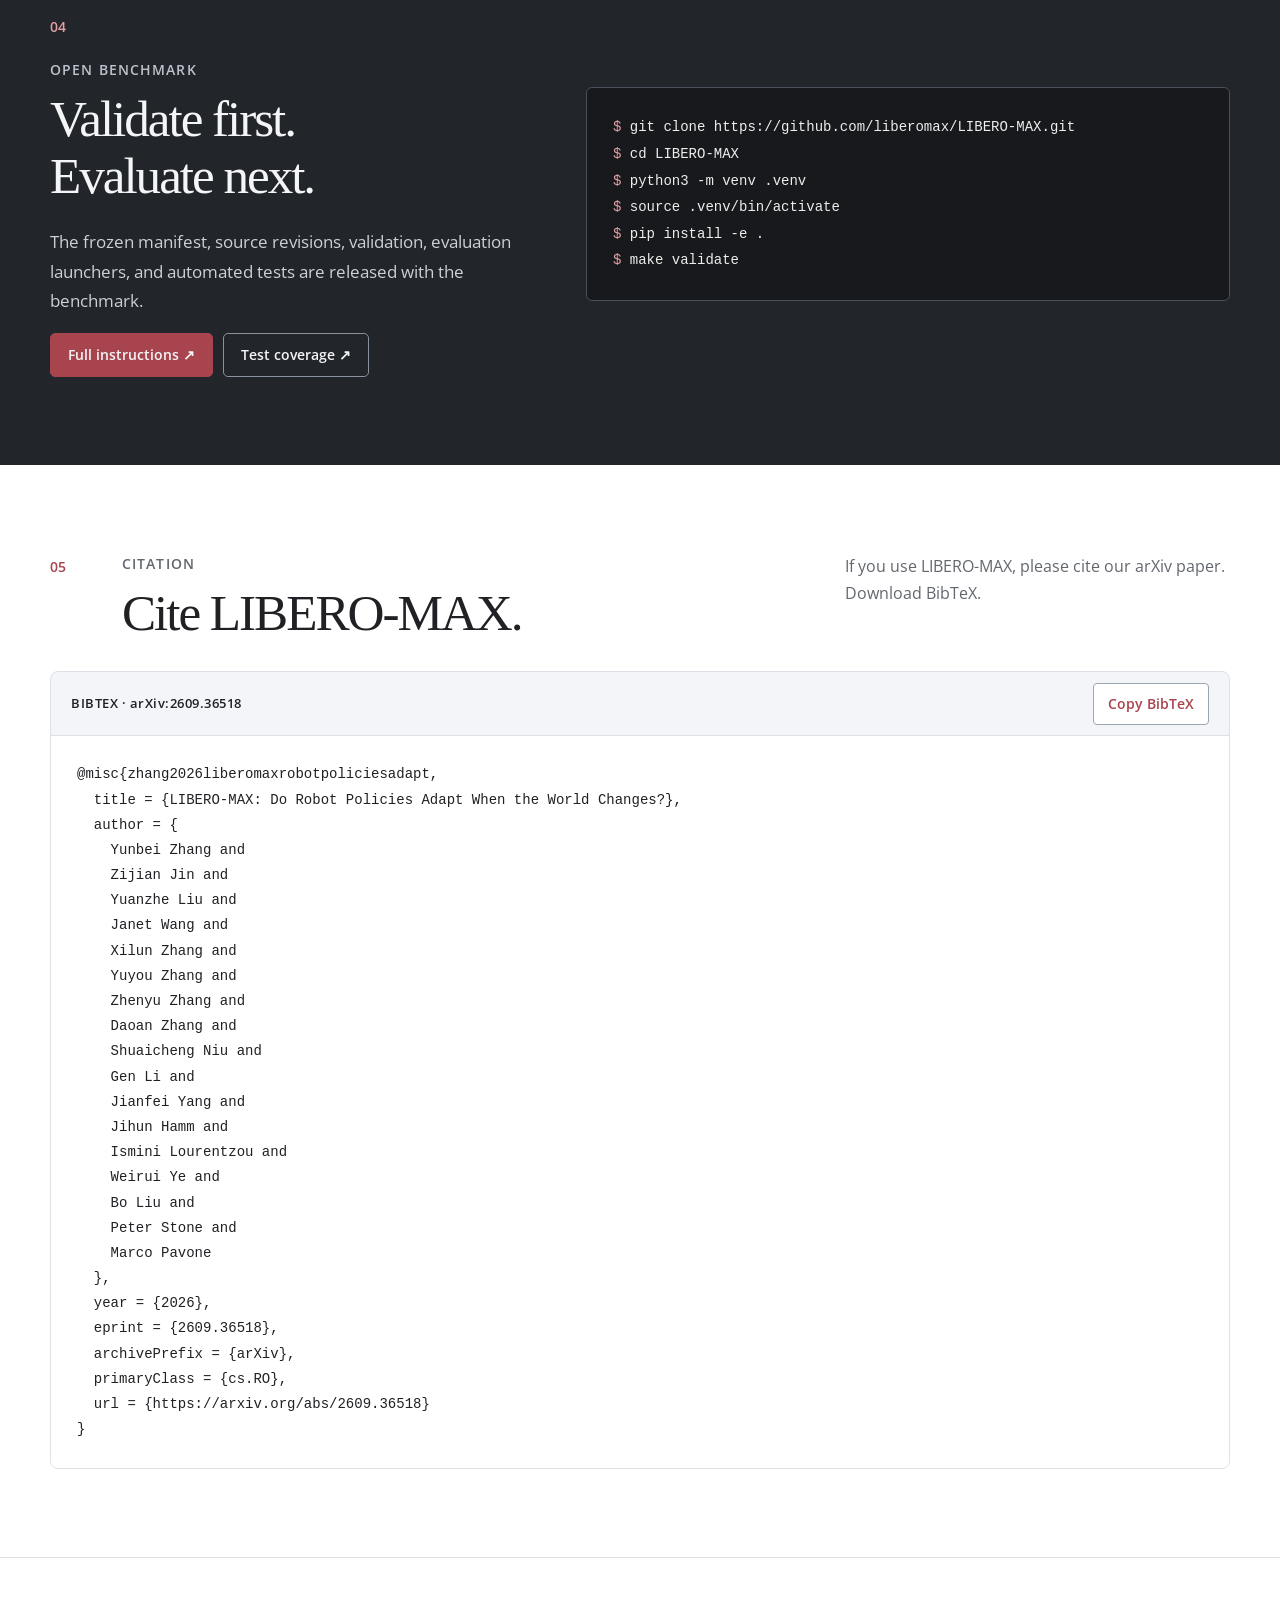
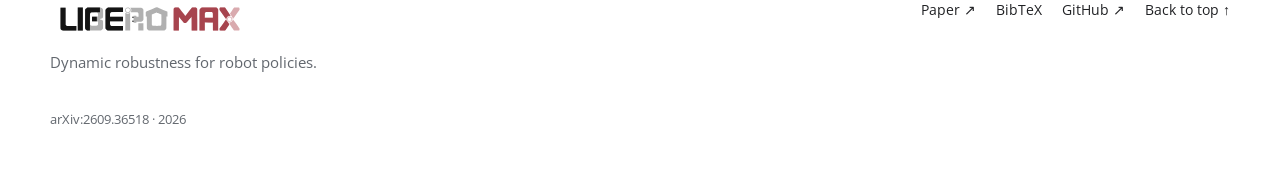
==== commit 4206df29: "Use a smaller vector NTU shield matching the Tulane badge" ====
--- a/index.html
+++ b/index.html
@@ -74,9 +74,9 @@
 .institution-grid .institution-logo-wide{max-width:96px}
 .institution-grid .institution-logo-seal{height:88px}
 .institution-grid .institution-logo-tulane{height:96px}
+.institution-grid .institution-logo-ntu{max-width:64px;height:82px}
 .institution-symbol{display:block;width:100%;max-width:72px;aspect-ratio:1;overflow:hidden}
 .institution-symbol img{display:block;width:100%;height:100%;max-width:none;object-fit:cover;object-position:left center}
-.institution-symbol-ntu{aspect-ratio:839/1079}
 .authors sup{position:relative;top:-.1em;margin-left:1px;font-size:.75em;line-height:0;vertical-align:super}
 .eyebrow,.section-kicker{font-size:14px;font-weight:600;letter-spacing:.08em;line-height:1.5;text-transform:uppercase;color:var(--muted)}
 .hero-showcase .eyebrow{color:var(--accent);margin-bottom:22px}
@@ -184,7 +184,7 @@
             <li><img class="institution-logo-wide" src="assets/institutions/mit.svg" width="96" height="80" alt="Massachusetts Institute of Technology"></li>
             <li><img src="assets/institutions/uiuc.svg" width="88" height="80" alt="University of Illinois Urbana-Champaign"></li>
             <li><img class="institution-logo-seal" src="assets/institutions/ut-austin.png" width="88" height="88" alt="The University of Texas at Austin"></li>
-            <li><span class="institution-symbol institution-symbol-ntu"><img src="assets/institutions/ntu.png" width="3006" height="1079" alt="Nanyang Technological University, Singapore"></span></li>
+            <li><img class="institution-logo-ntu" src="assets/institutions/ntu-crest.svg" width="110" height="142" alt="Nanyang Technological University, Singapore"></li>
             <li><span class="institution-symbol"><img src="assets/institutions/nyu.svg" width="106" height="36" alt="New York University"></span></li>
             <li><img class="institution-logo-tulane" src="assets/institutions/tulane.png" width="88" height="96" alt="Tulane University"></li>
           </ul>
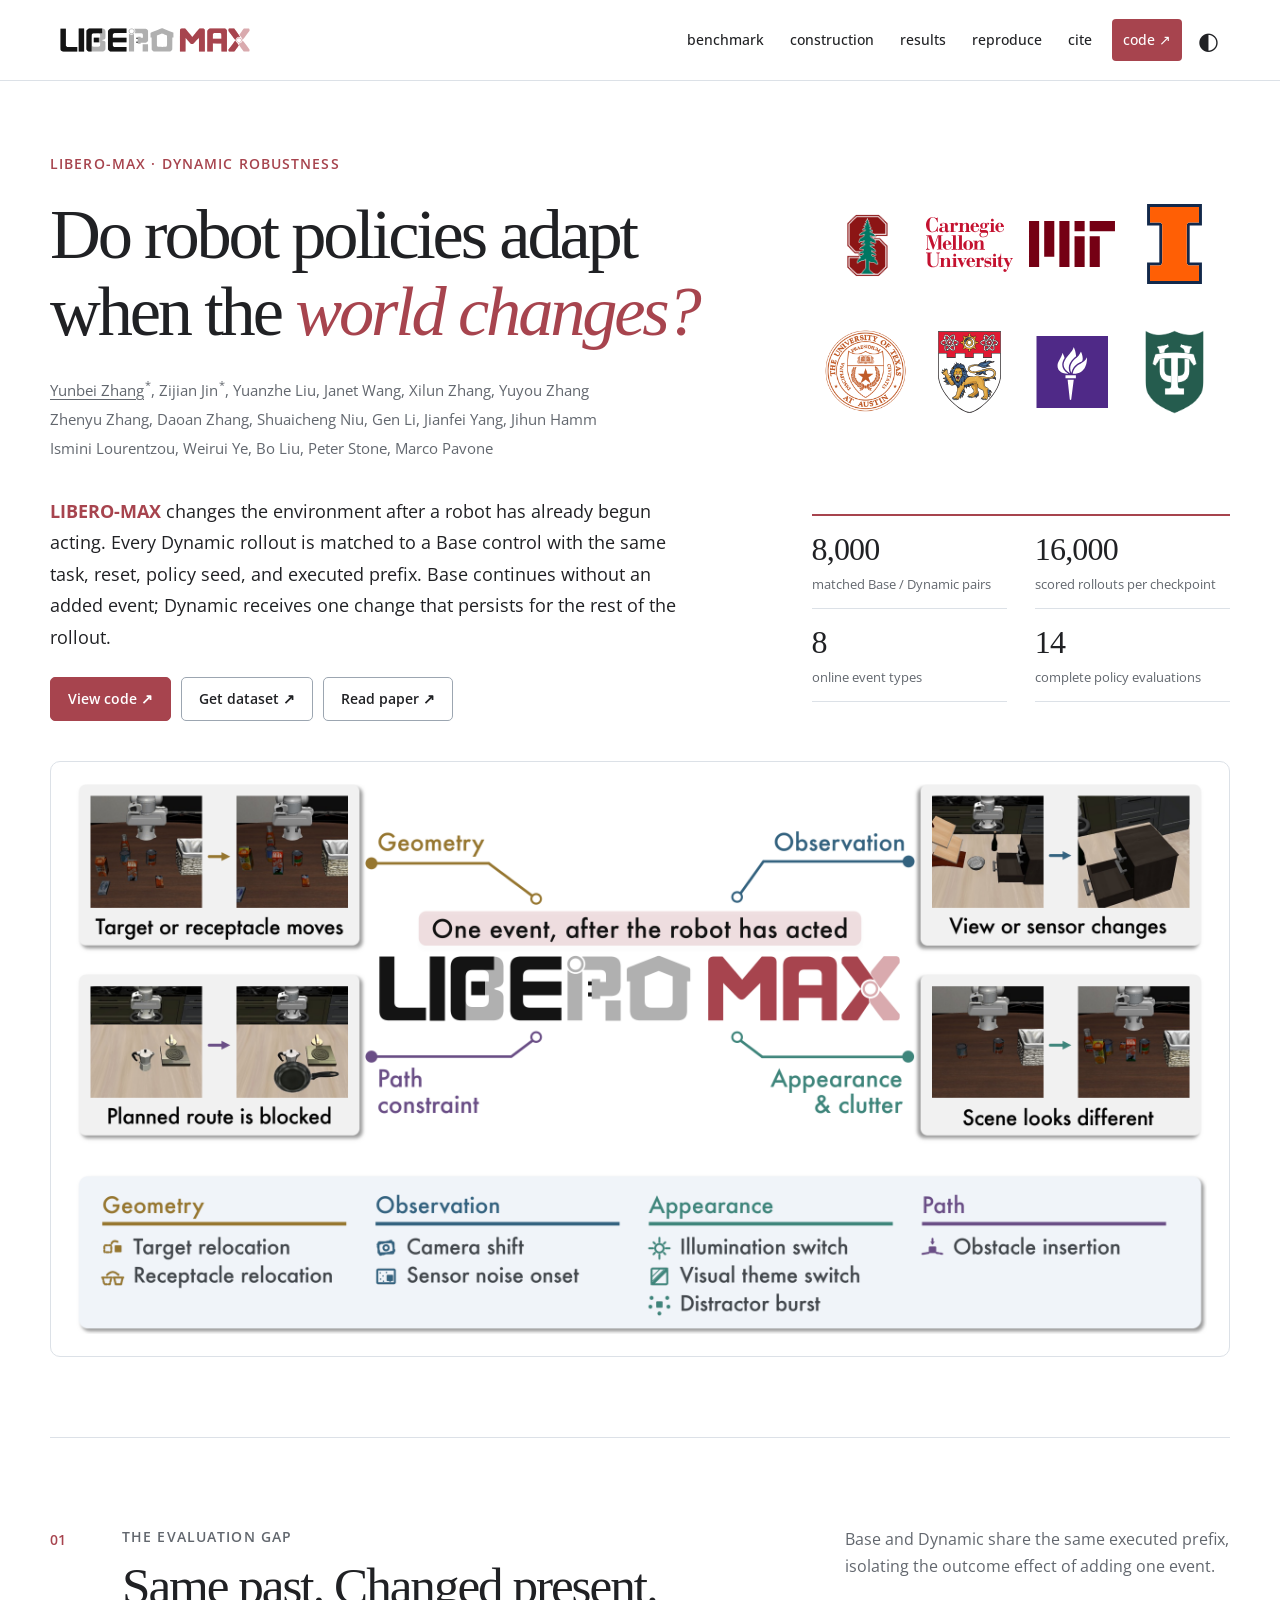
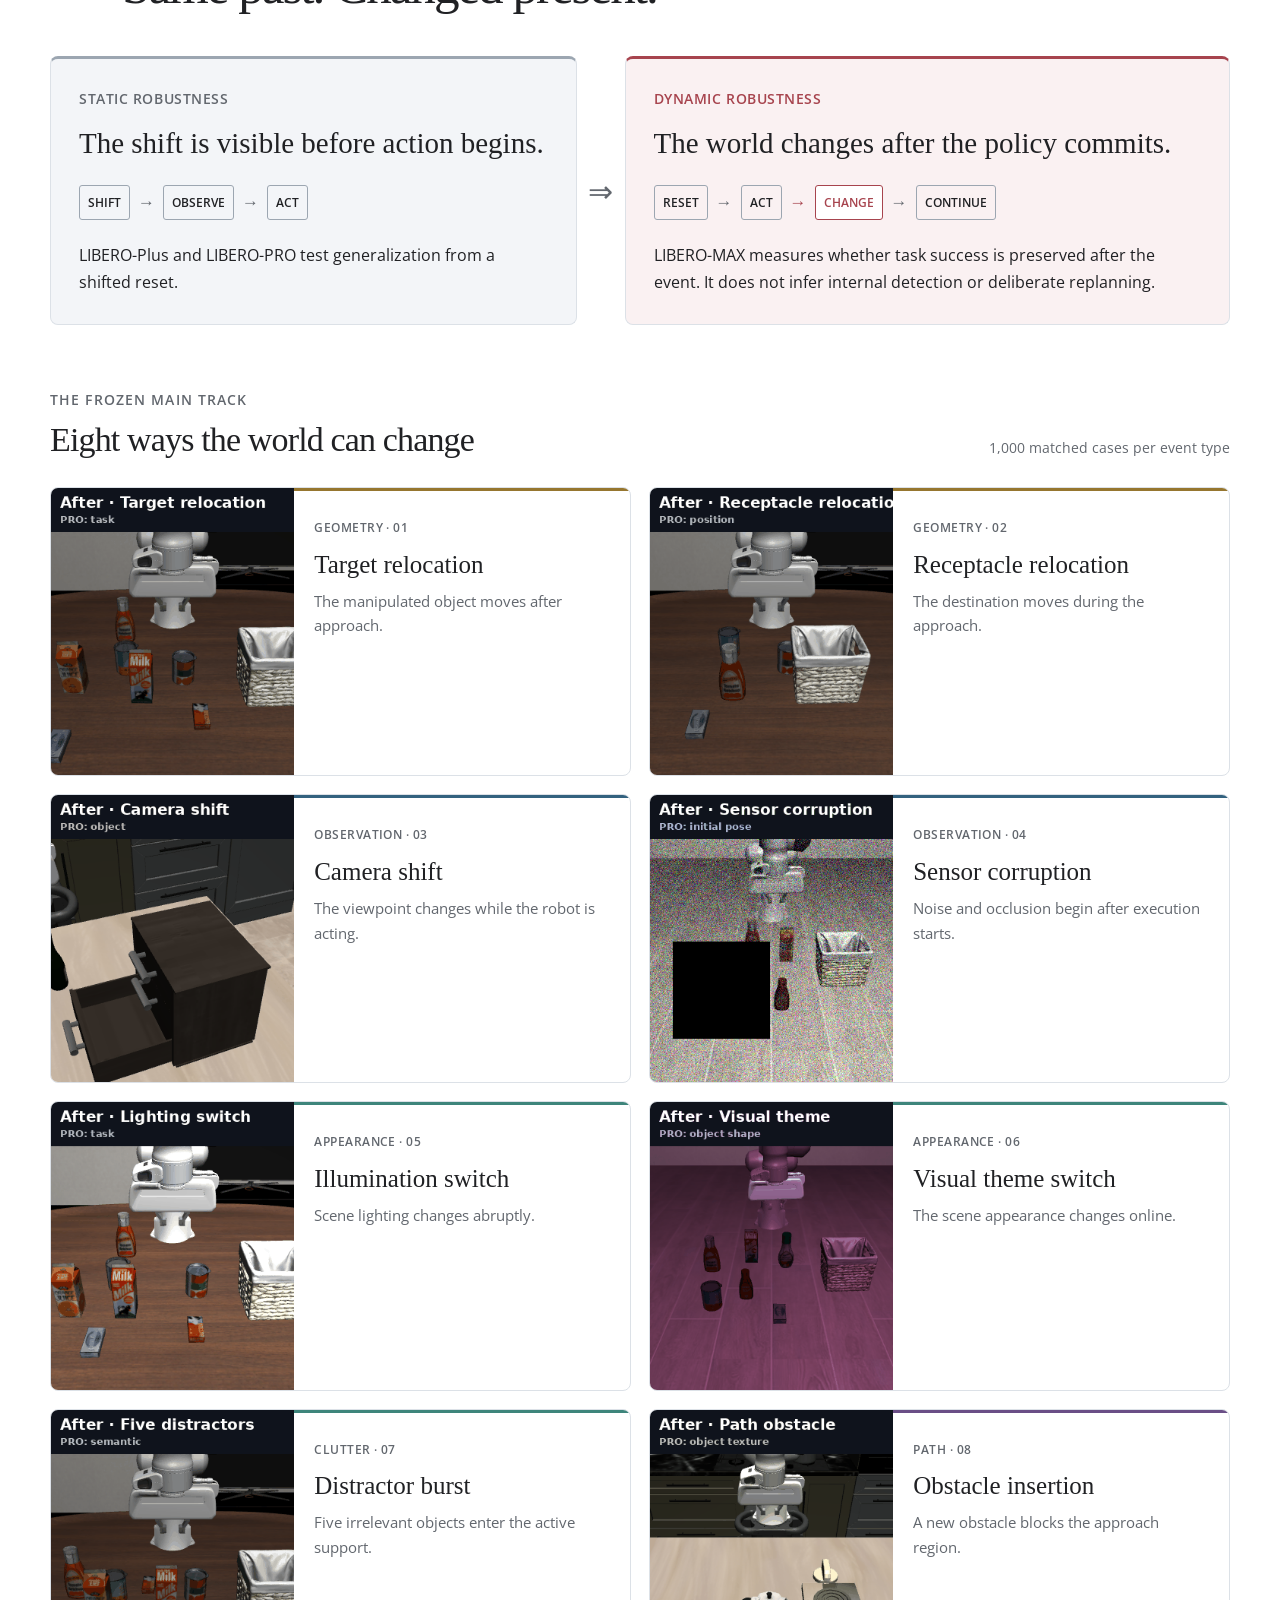
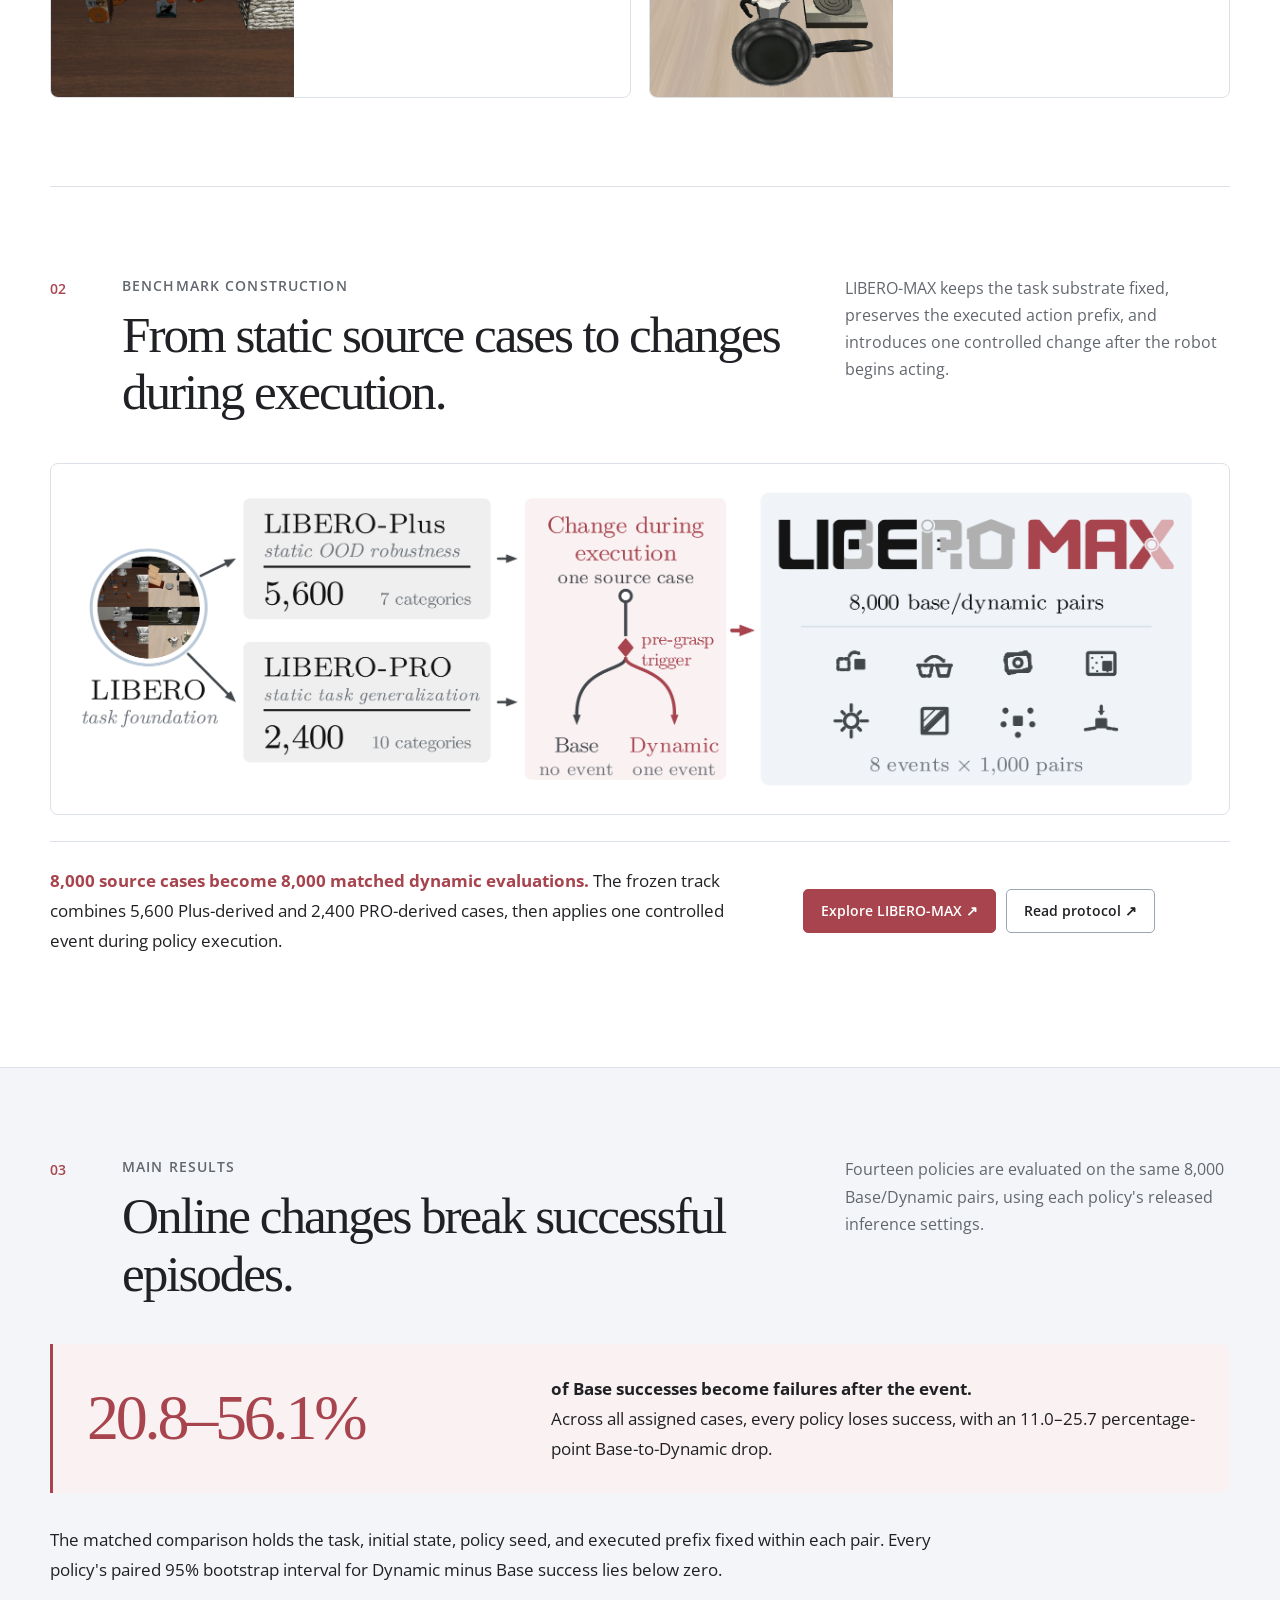
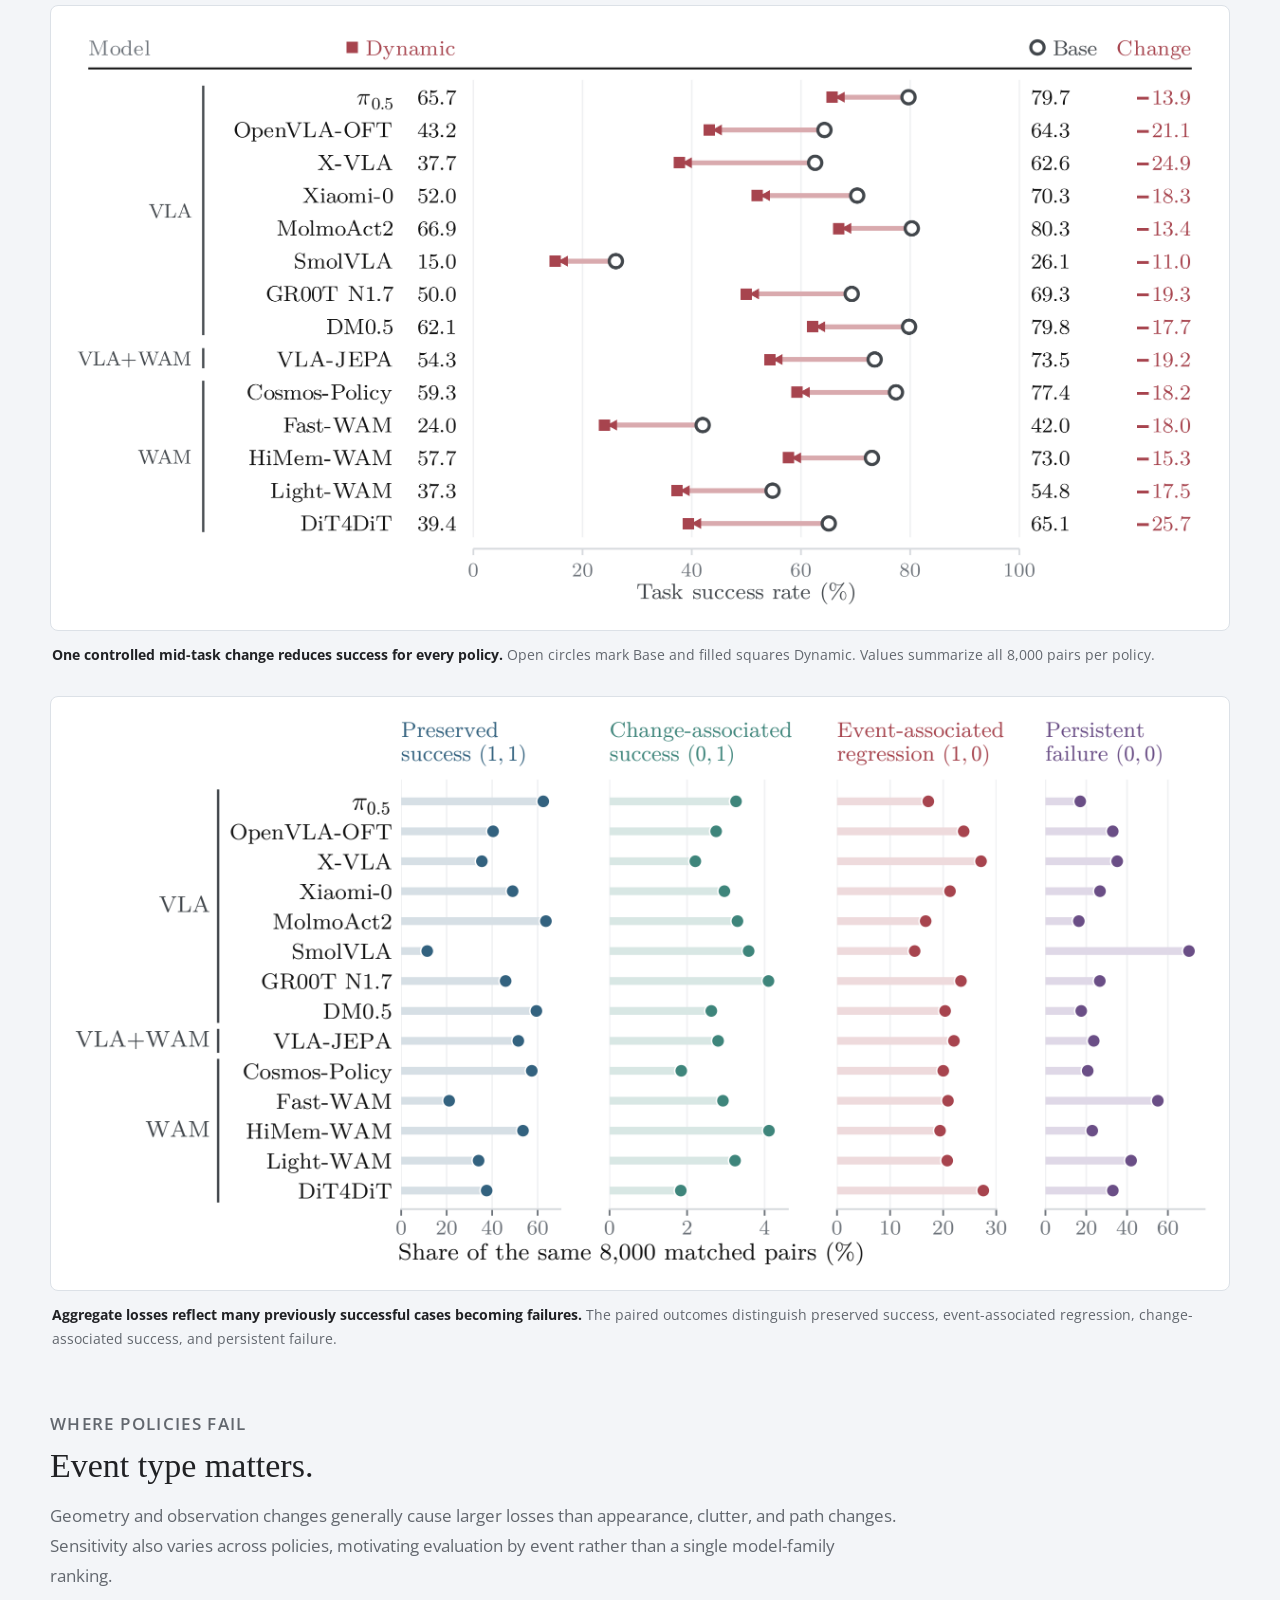
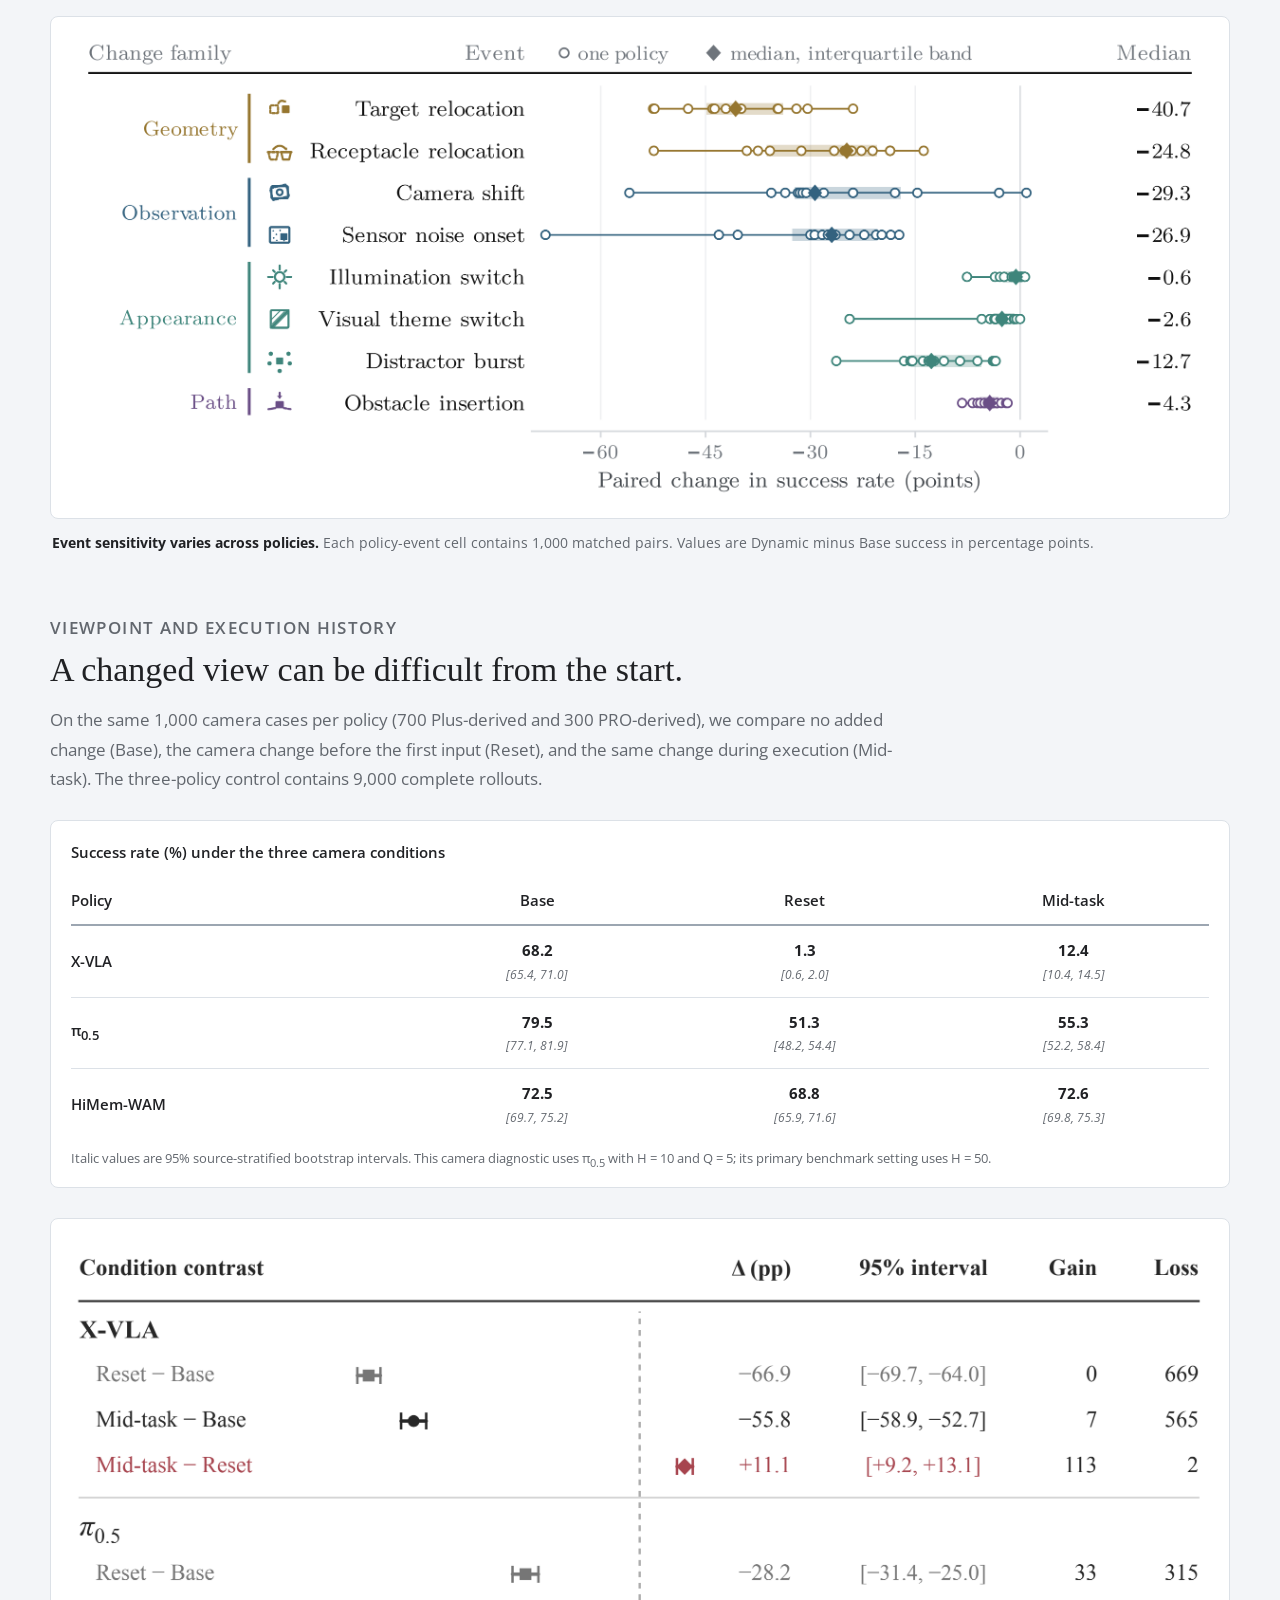
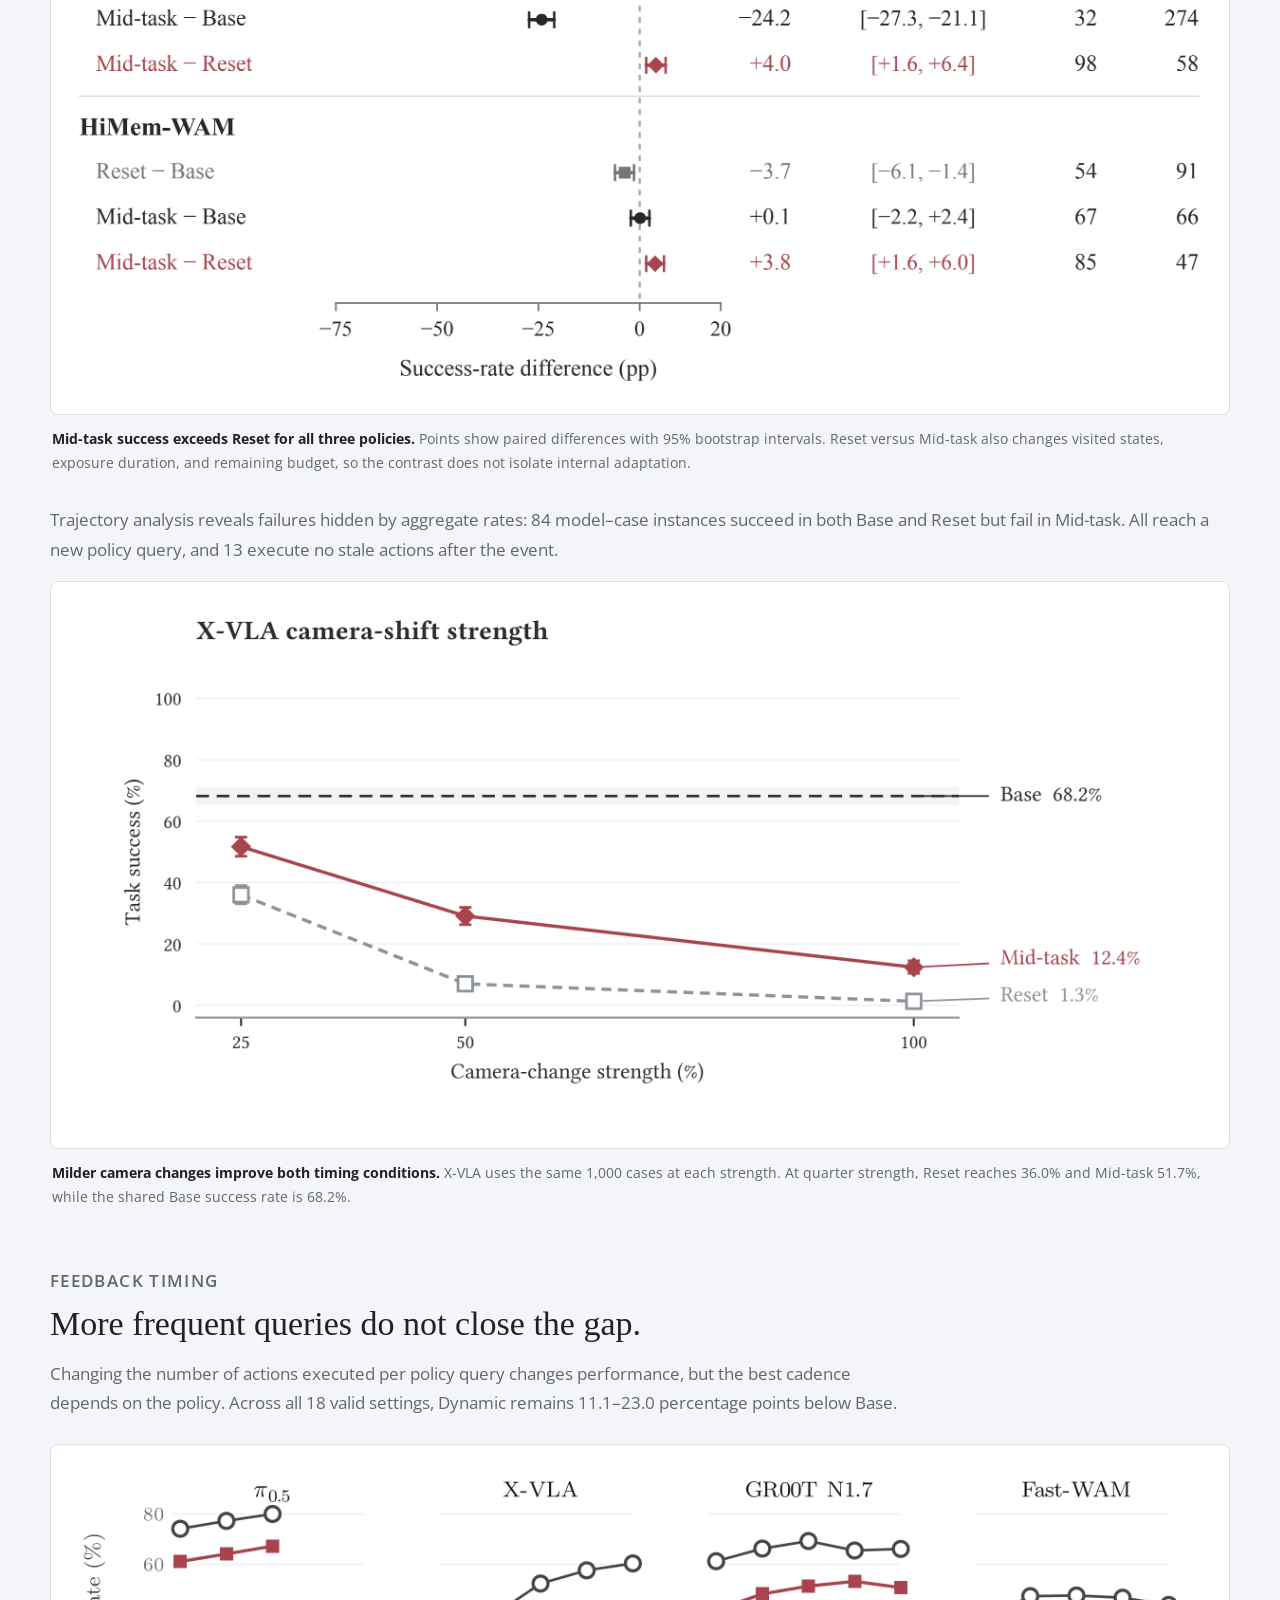
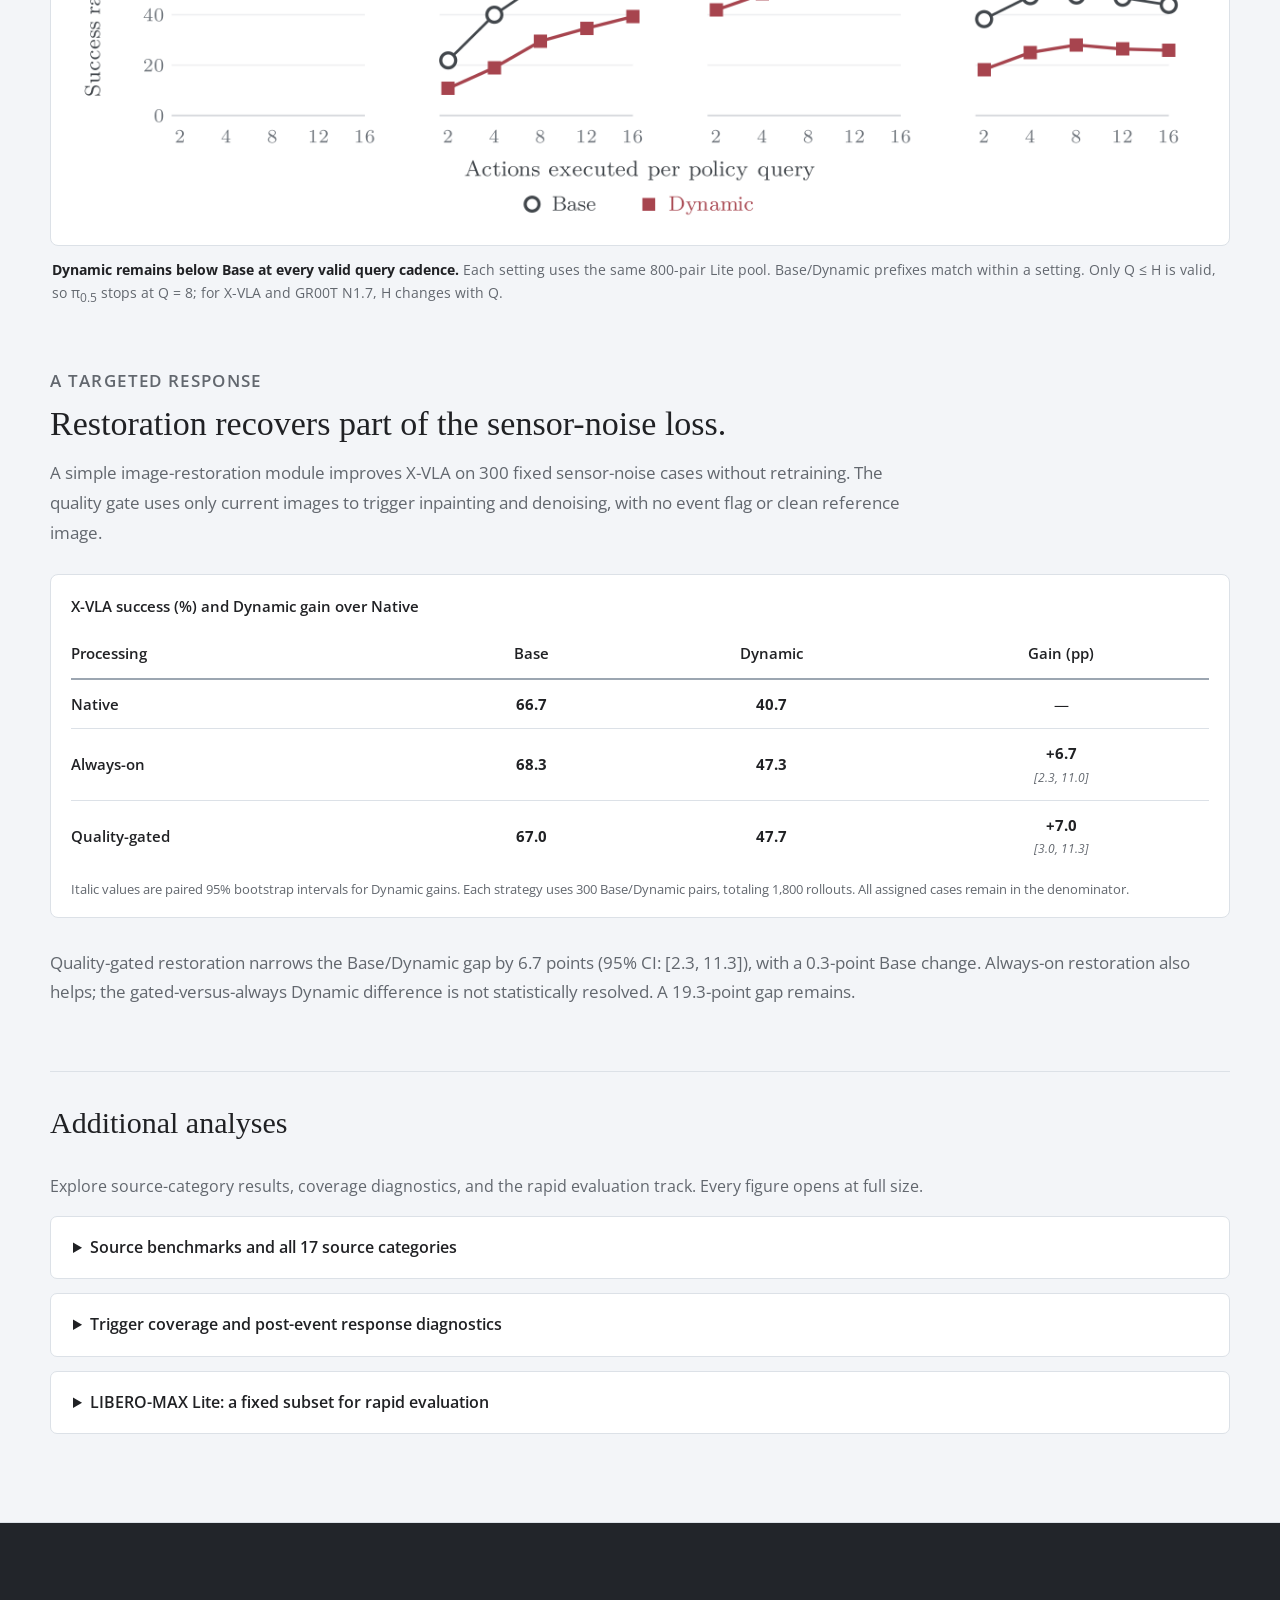
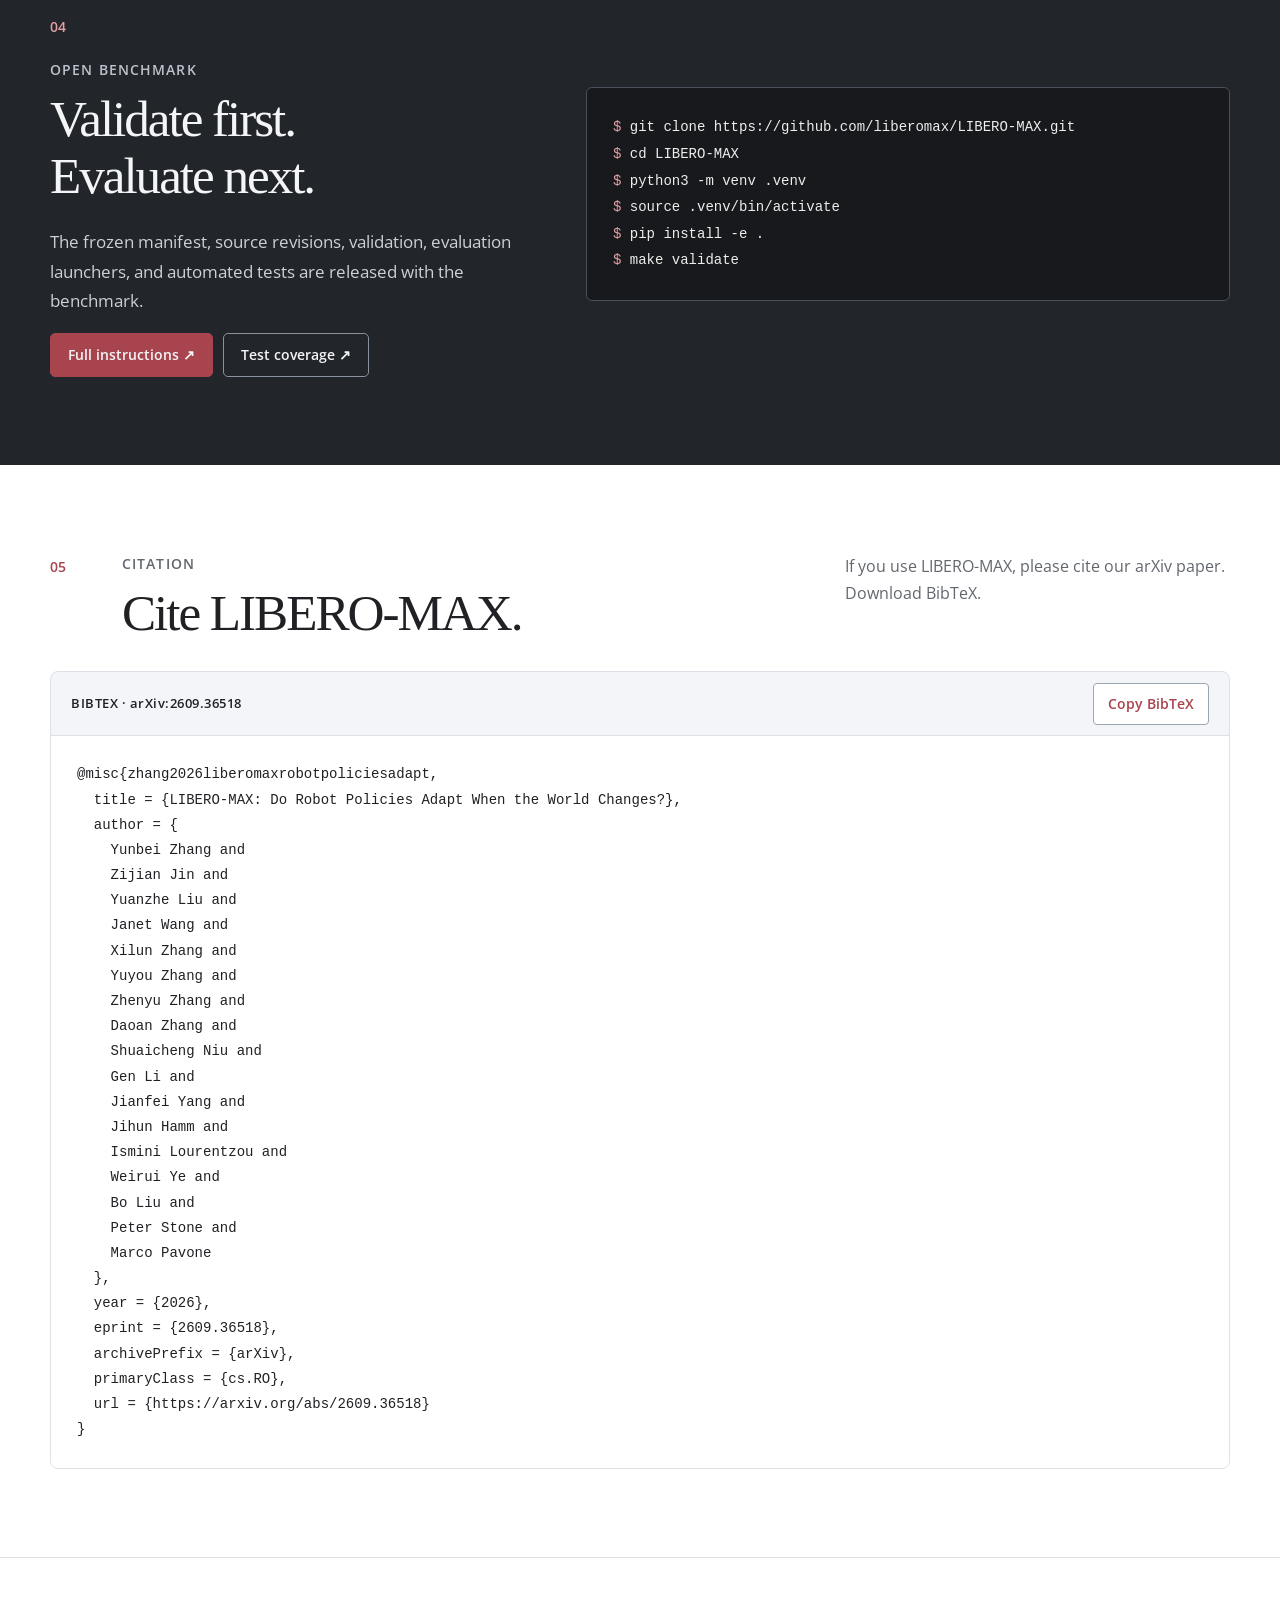
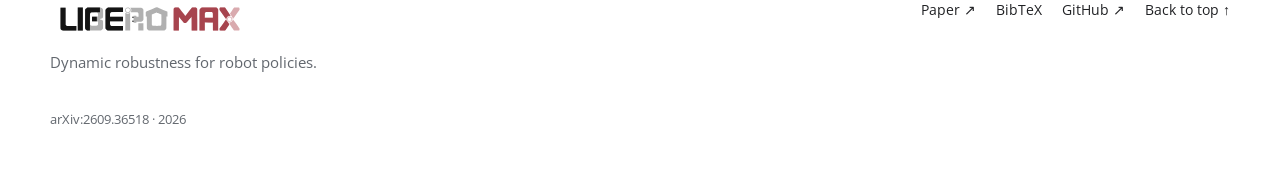
==== commit 719588f8: "Link first author to personal homepage" ====
--- a/index.html
+++ b/index.html
@@ -77,6 +77,7 @@
 .institution-grid .institution-logo-ntu{max-width:64px;height:82px}
 .institution-symbol{display:block;width:100%;max-width:72px;aspect-ratio:1;overflow:hidden}
 .institution-symbol img{display:block;width:100%;height:100%;max-width:none;object-fit:cover;object-position:left center}
+.authors a{text-decoration:underline;text-underline-offset:3px}.authors a:hover{color:var(--accent)}
 .authors sup{position:relative;top:-.1em;margin-left:1px;font-size:.75em;line-height:0;vertical-align:super}
 .eyebrow,.section-kicker{font-size:14px;font-weight:600;letter-spacing:.08em;line-height:1.5;text-transform:uppercase;color:var(--muted)}
 .hero-showcase .eyebrow{color:var(--accent);margin-bottom:22px}
@@ -172,7 +173,7 @@
           <p class="eyebrow">LIBERO-MAX · DYNAMIC ROBUSTNESS</p>
           <h1>Do robot policies adapt<br>when the <em>world changes?</em></h1>
           <p class="authors" aria-label="Authors">
-            <span class="author-row"><span>Yunbei Zhang<sup>*</sup></span>, <span>Zijian Jin<sup>*</sup></span>, <span>Yuanzhe Liu</span>, <span>Janet Wang</span>, <span>Xilun Zhang</span>, <span>Yuyou Zhang</span></span>
+            <span class="author-row"><span><a href="https://yunbeizhang.github.io/" target="_blank" rel="noreferrer">Yunbei Zhang</a><sup>*</sup></span>, <span>Zijian Jin<sup>*</sup></span>, <span>Yuanzhe Liu</span>, <span>Janet Wang</span>, <span>Xilun Zhang</span>, <span>Yuyou Zhang</span></span>
             <span class="author-row"><span>Zhenyu Zhang</span>, <span>Daoan Zhang</span>, <span>Shuaicheng Niu</span>, <span>Gen Li</span>, <span>Jianfei Yang</span>, <span>Jihun Hamm</span></span>
             <span class="author-row"><span>Ismini Lourentzou</span>, <span>Weirui Ye</span>, <span>Bo Liu</span>, <span>Peter Stone</span>, <span>Marco Pavone</span></span>
           </p>
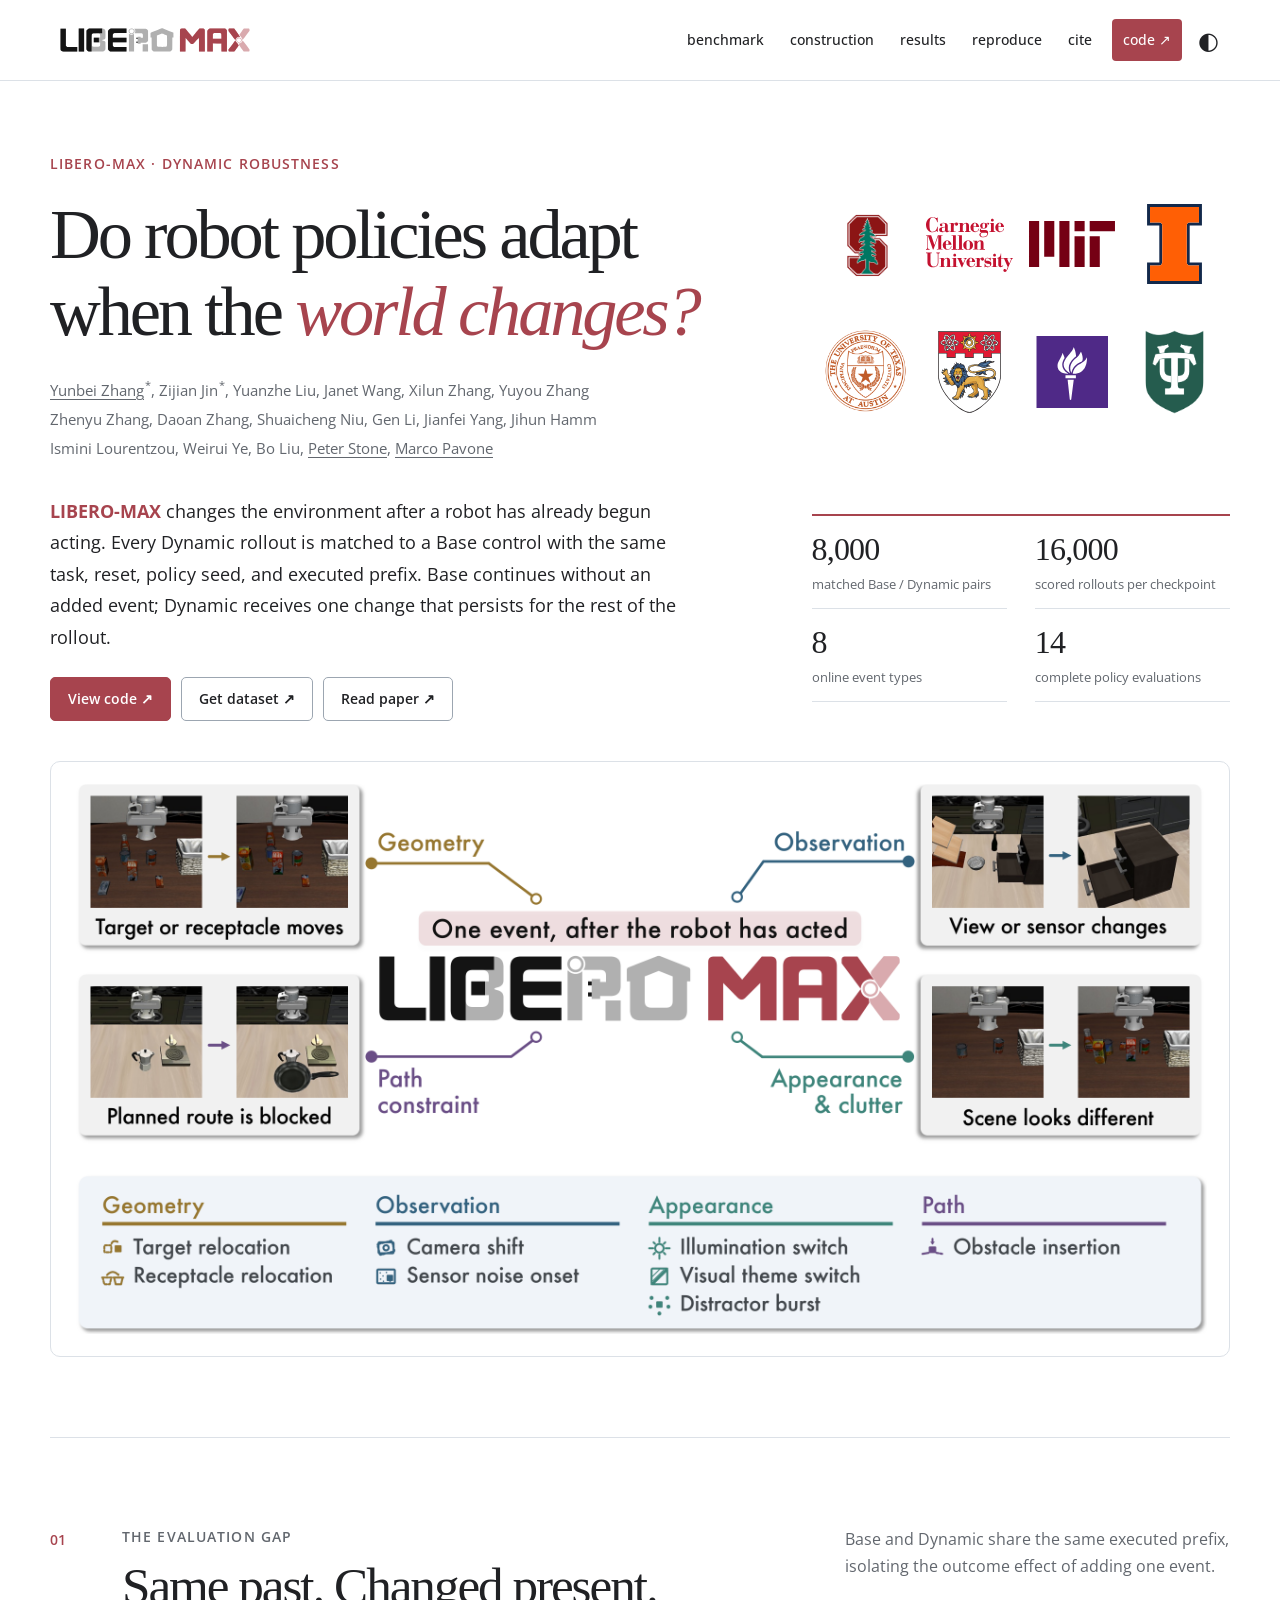
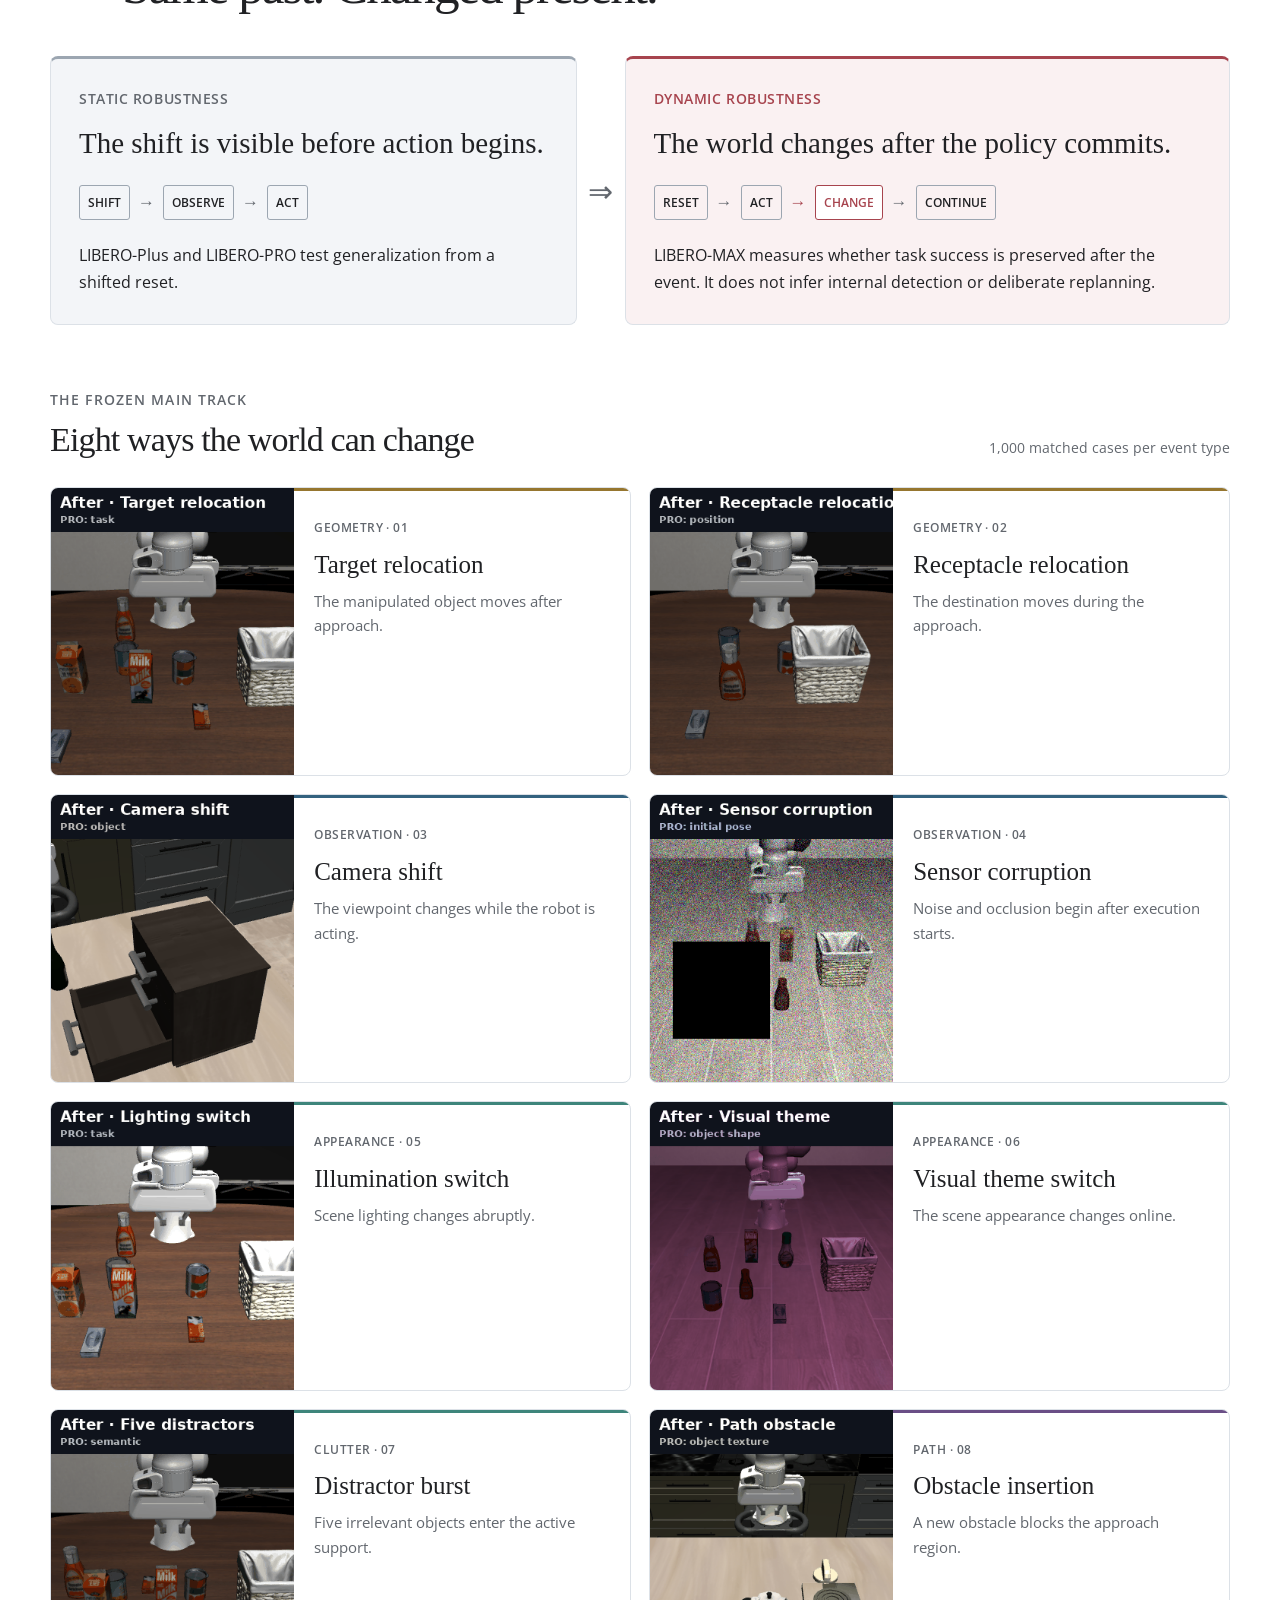
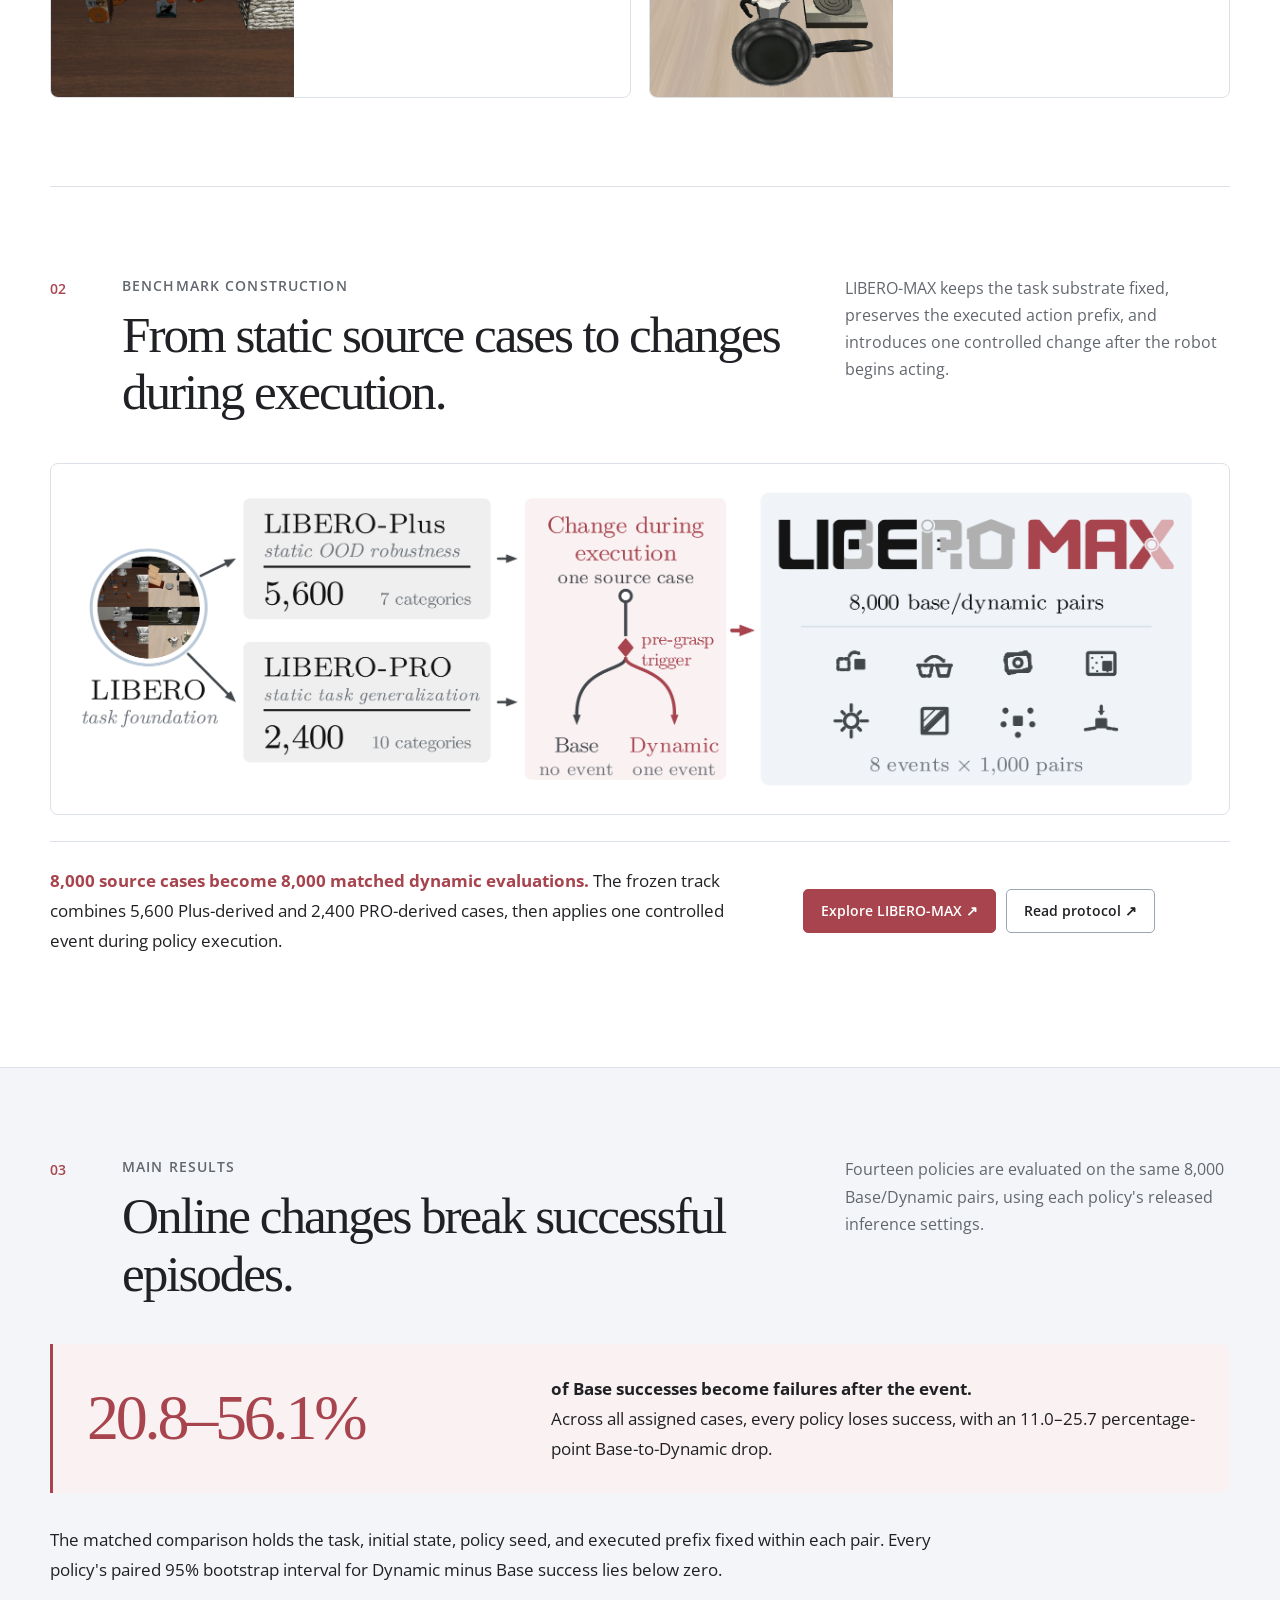
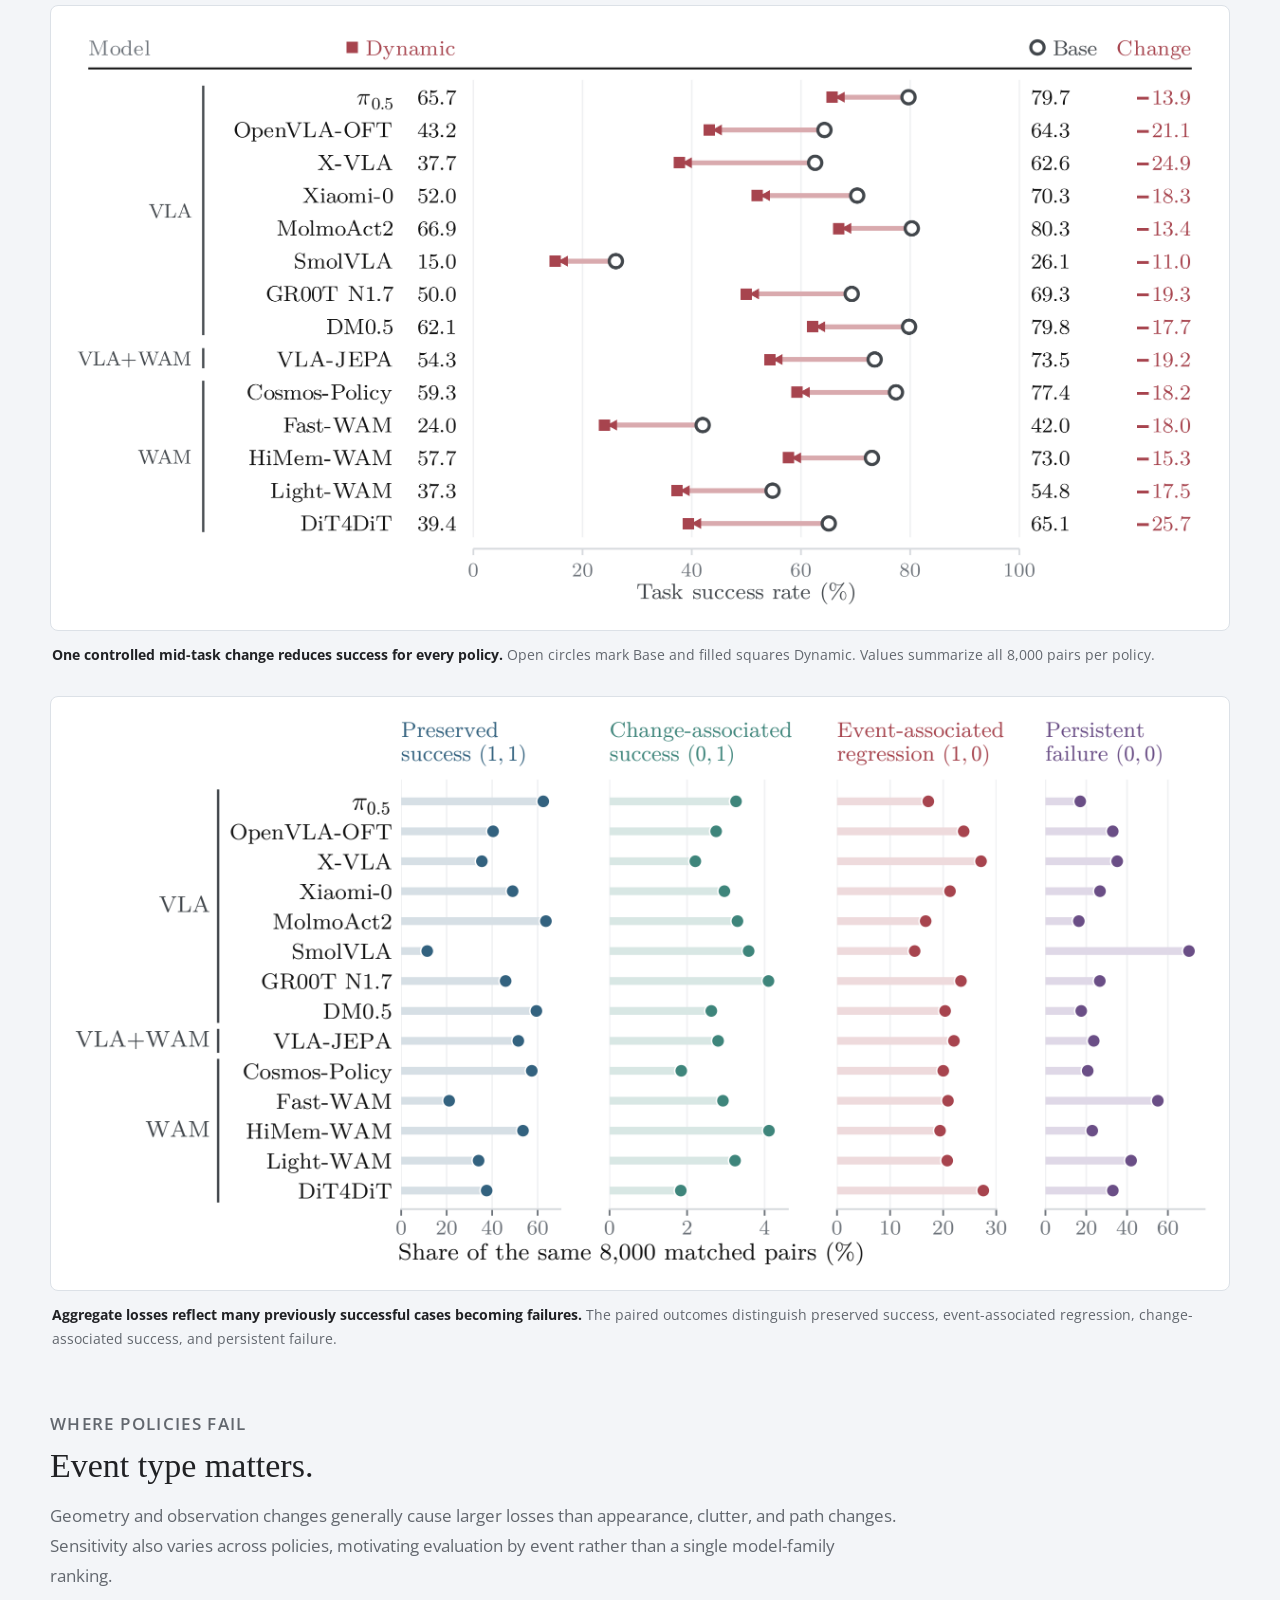
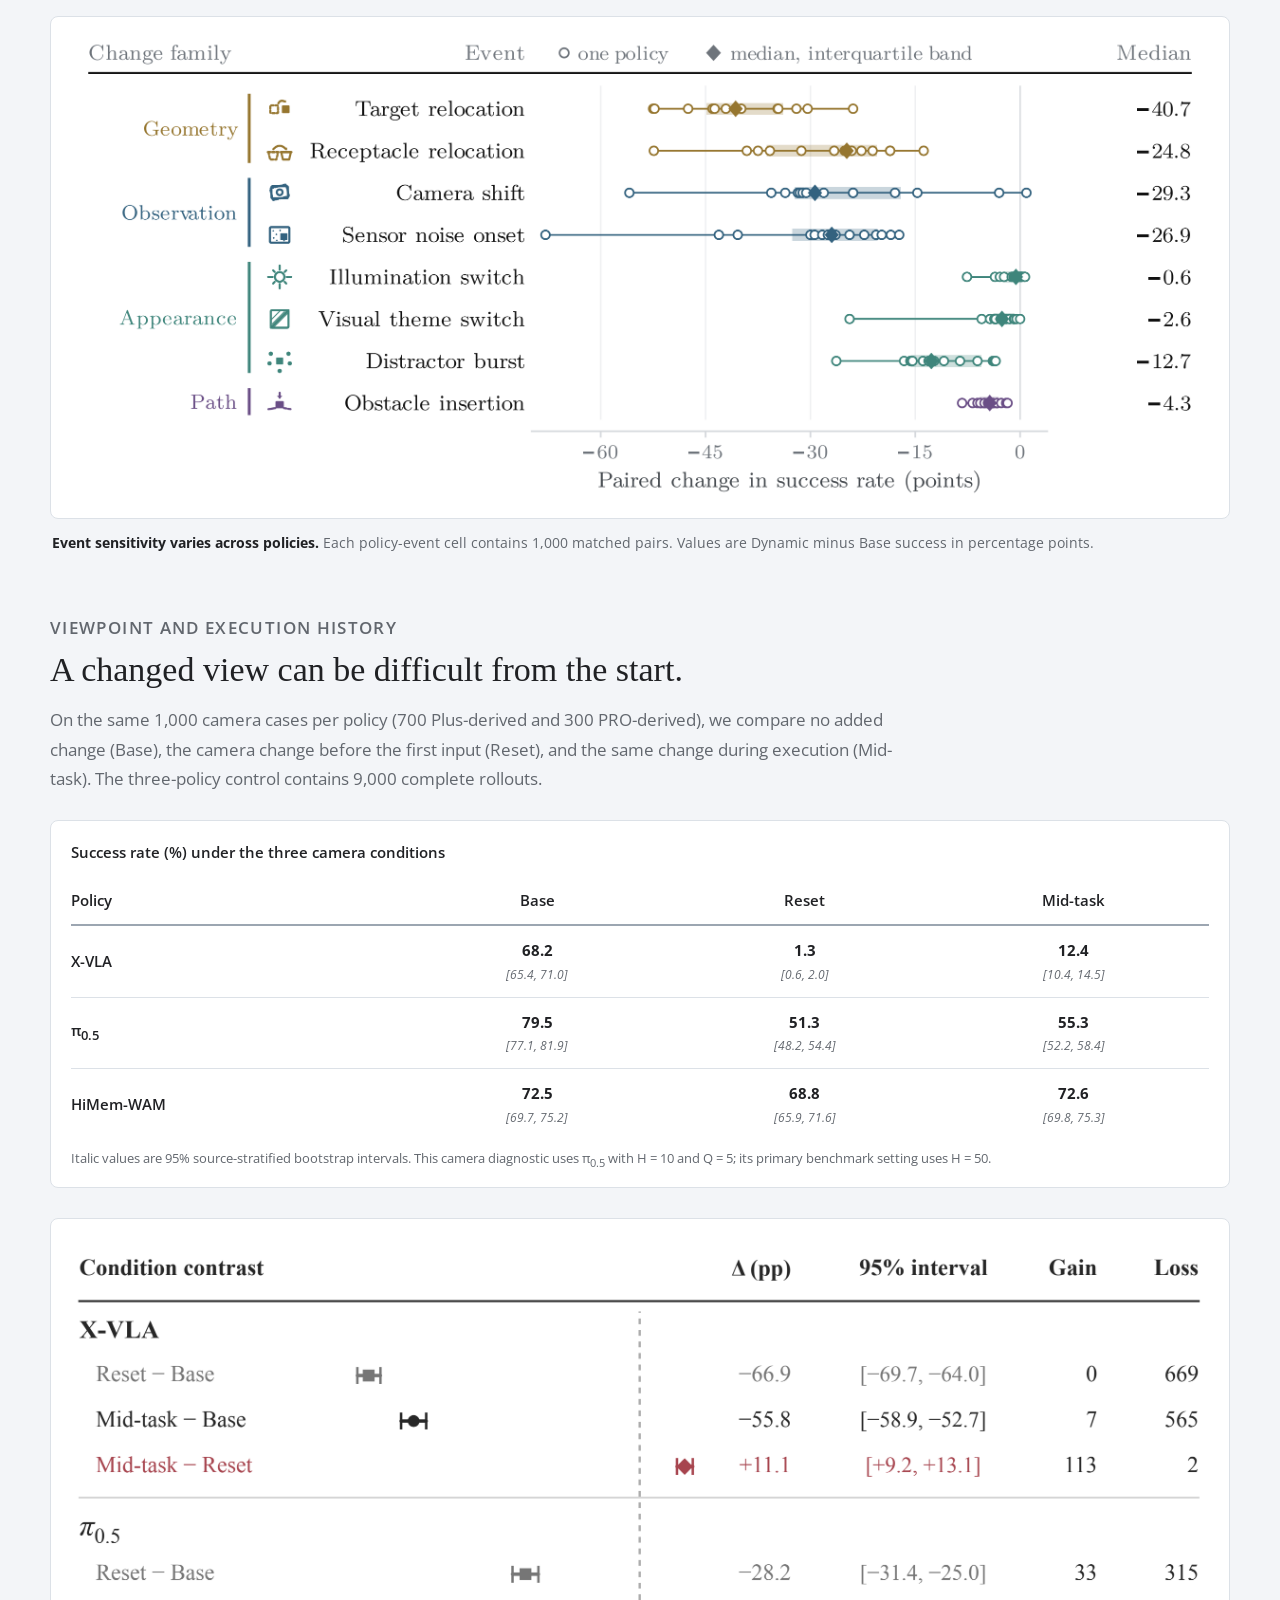
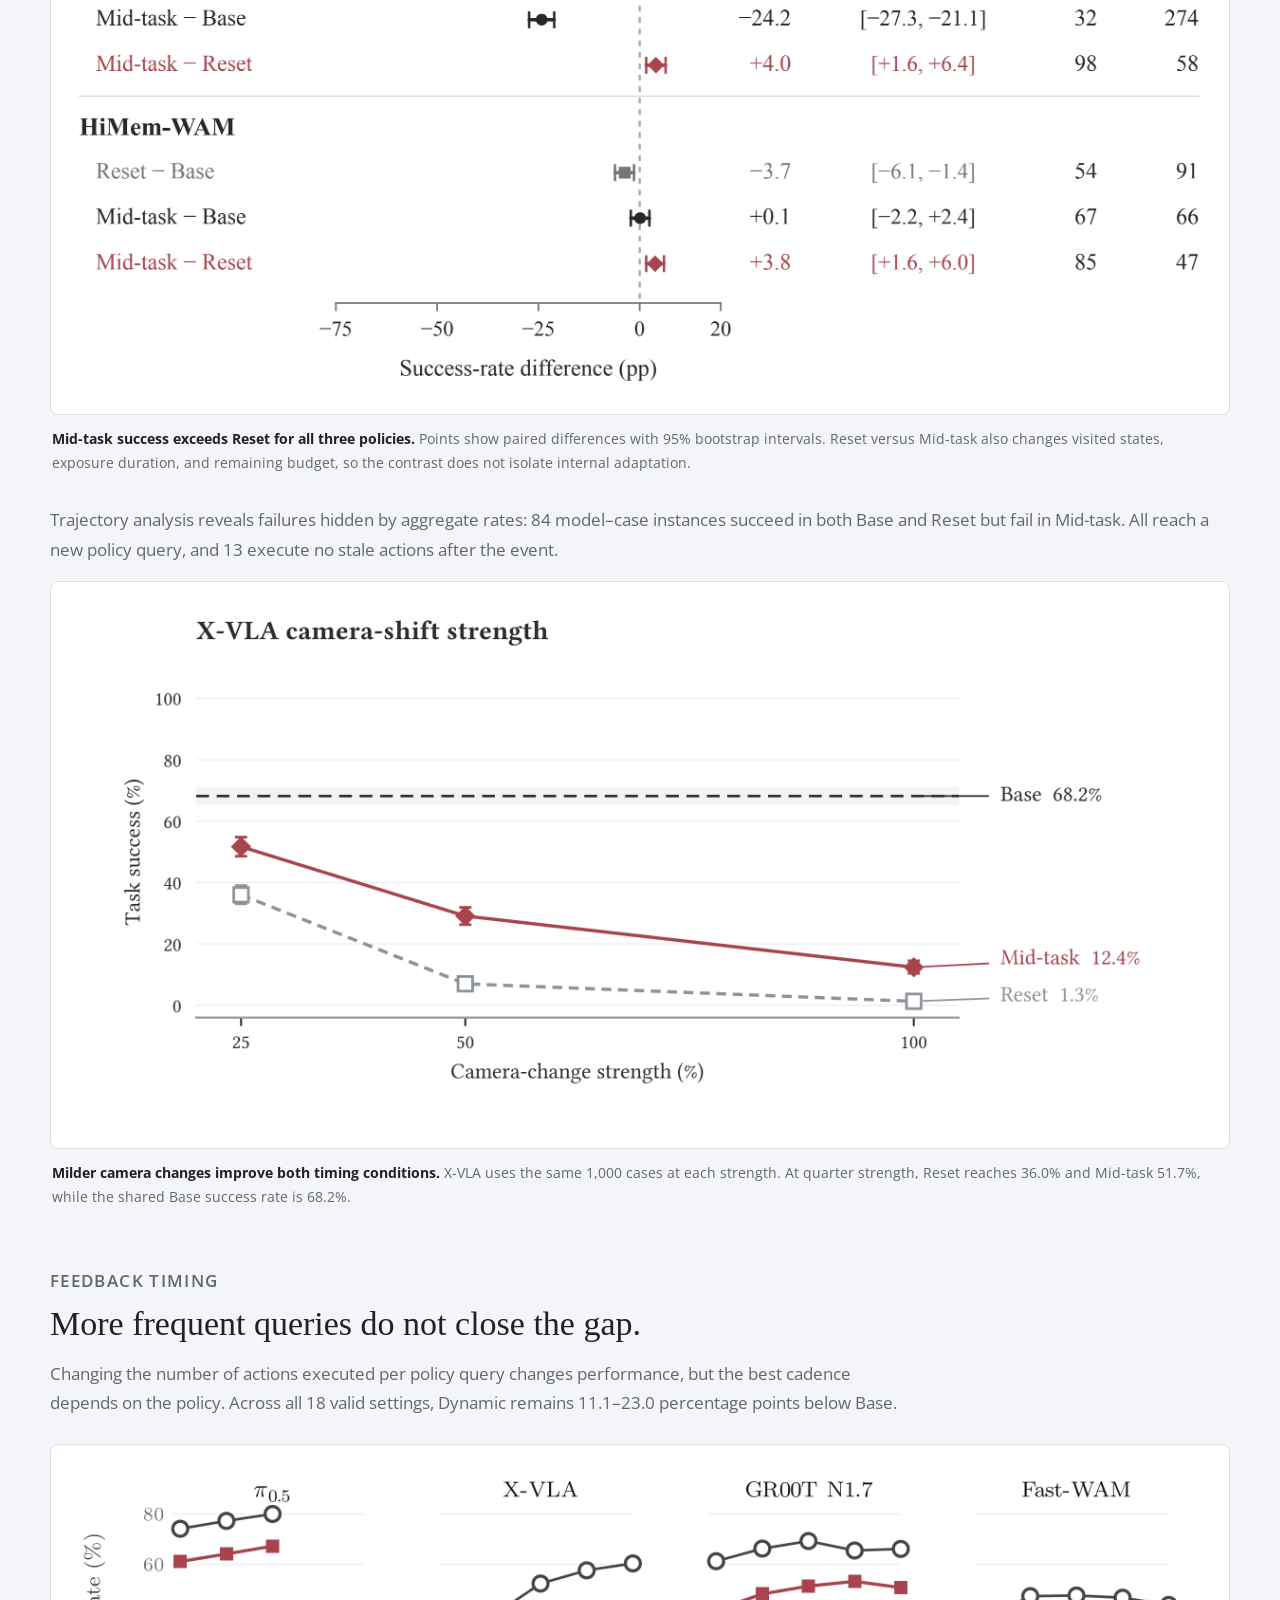
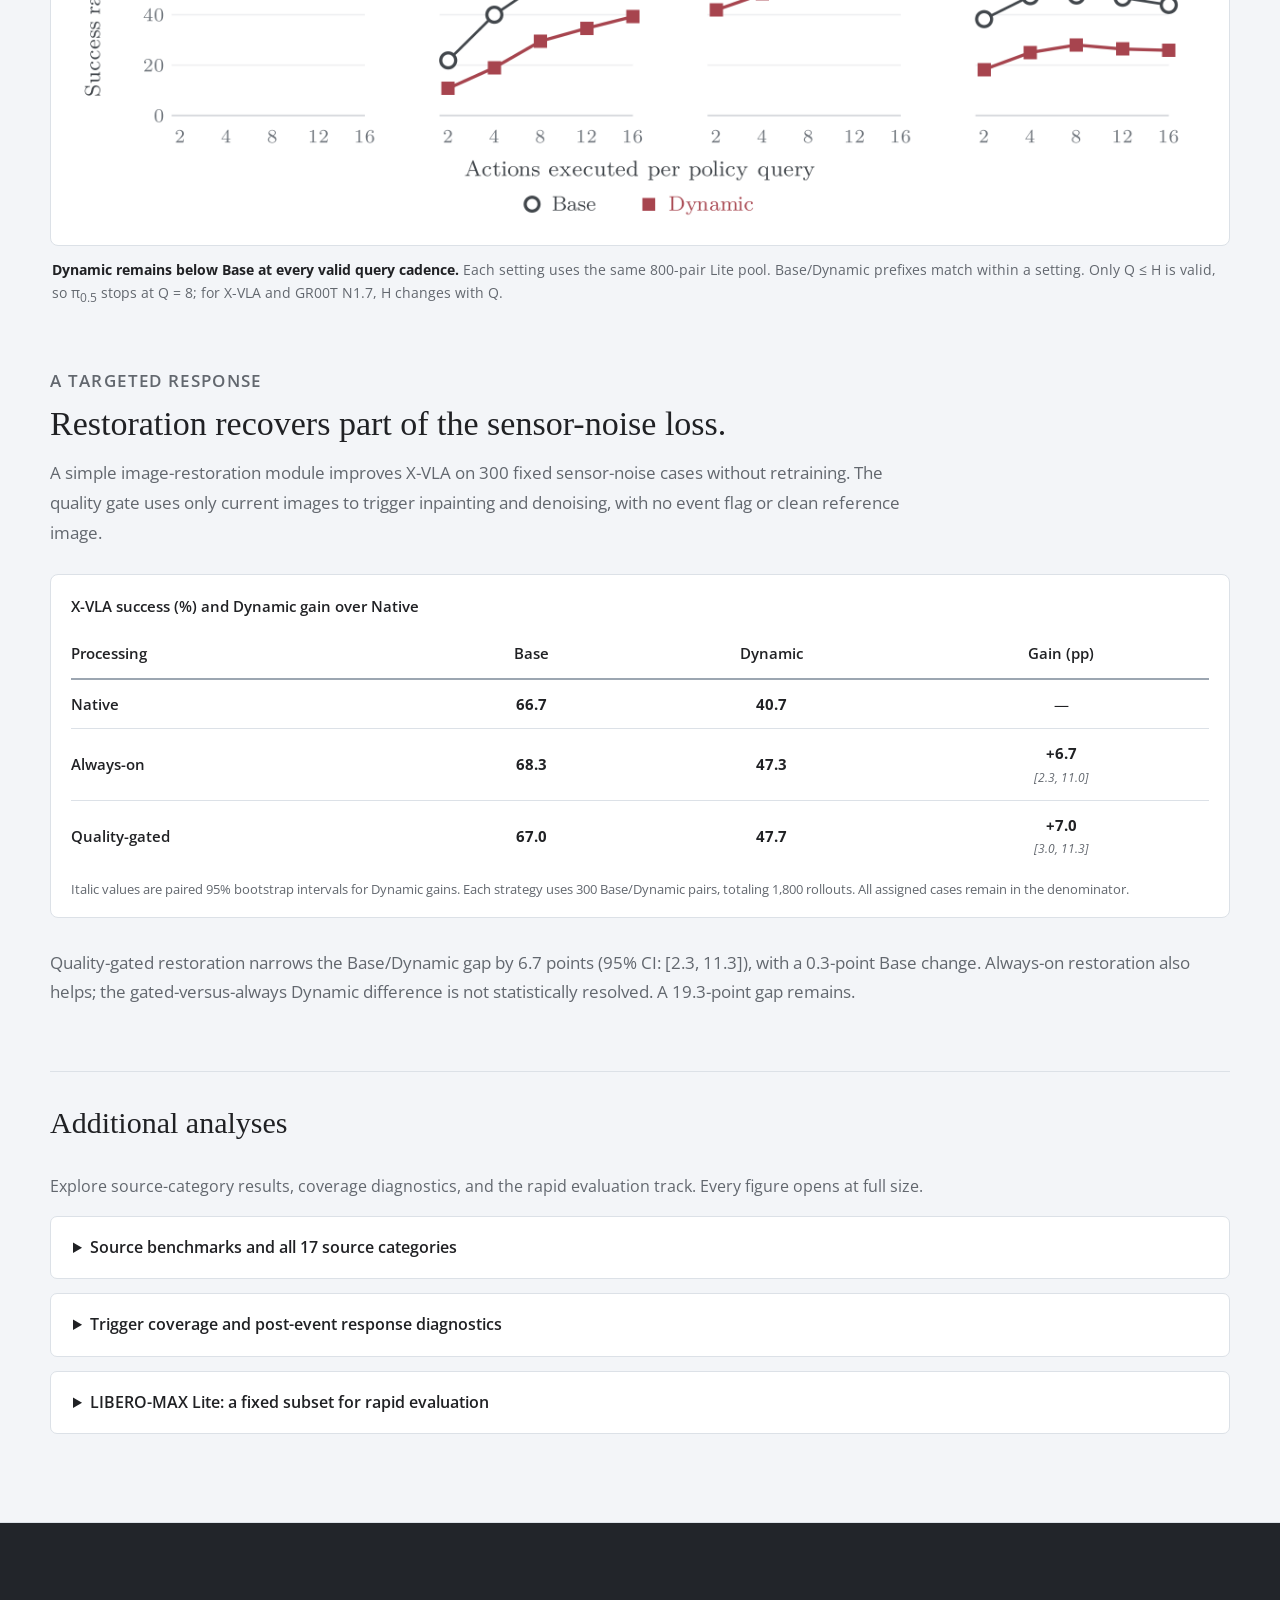
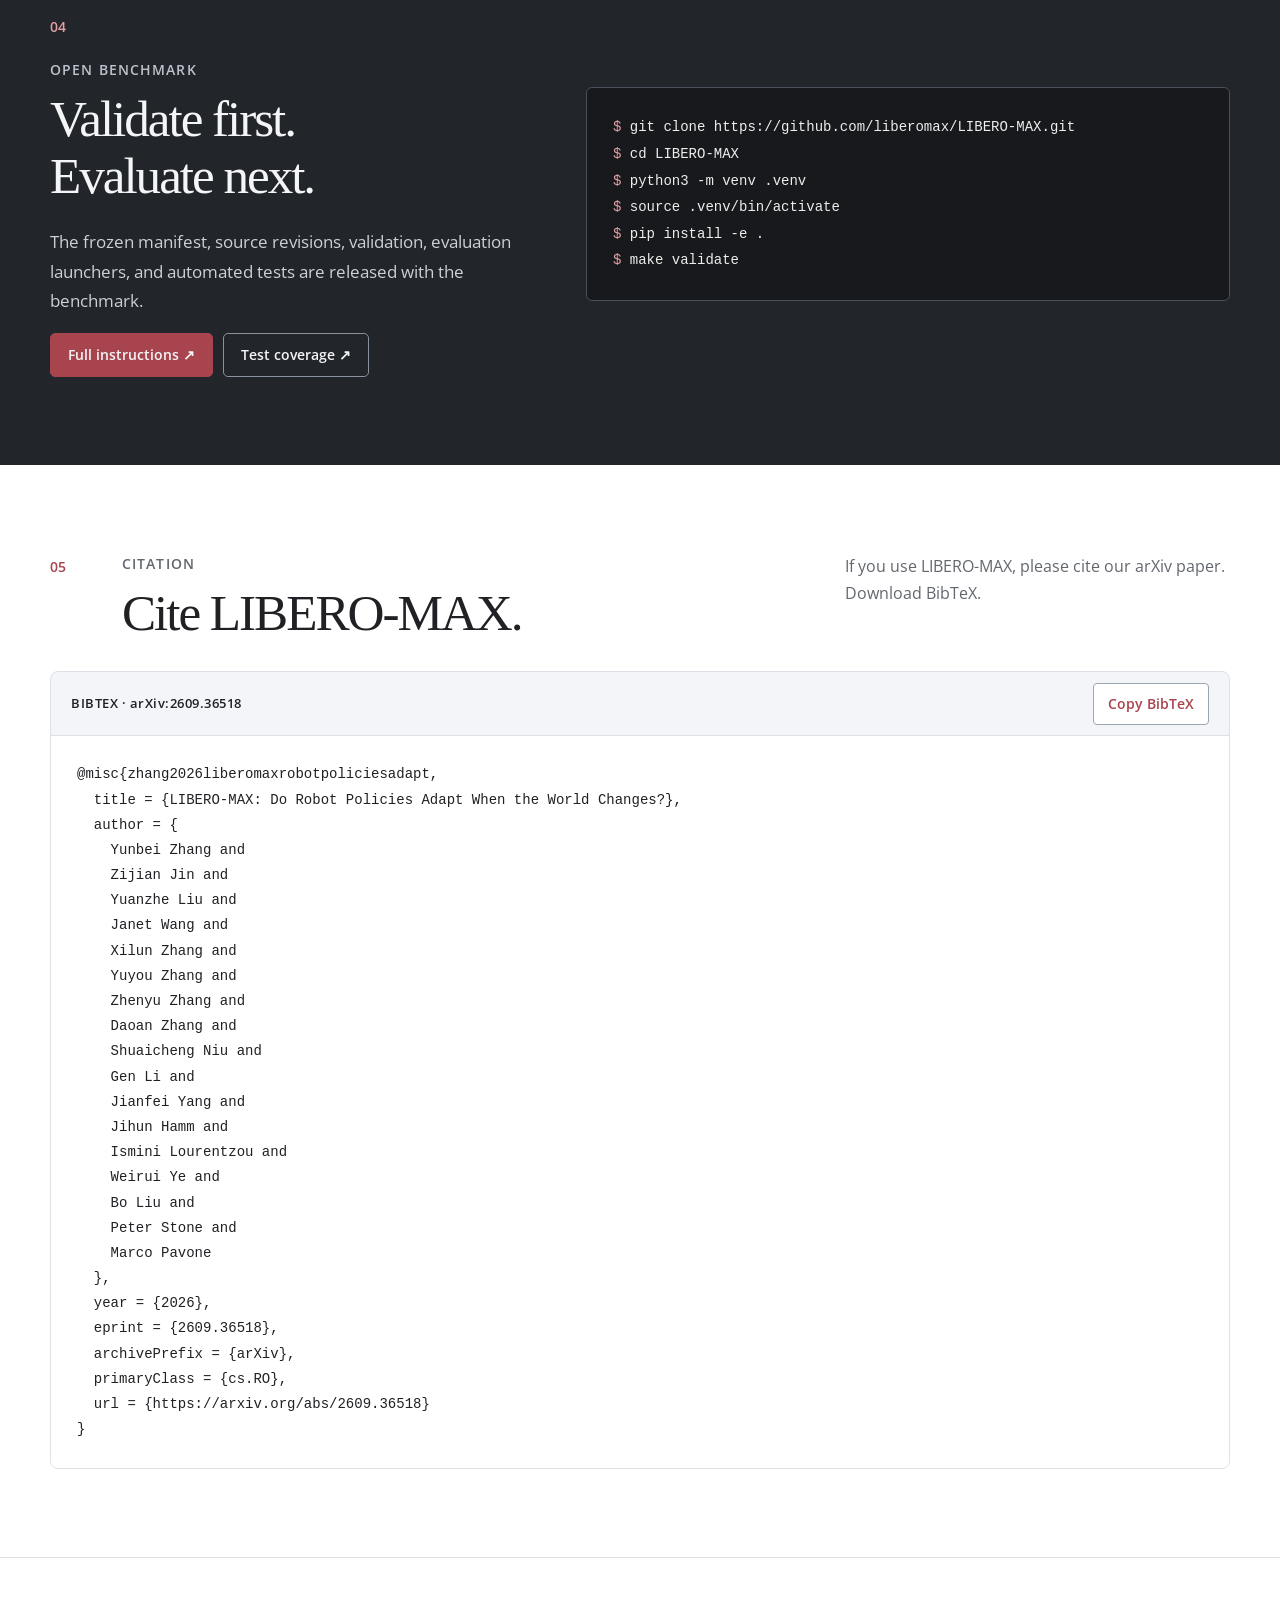
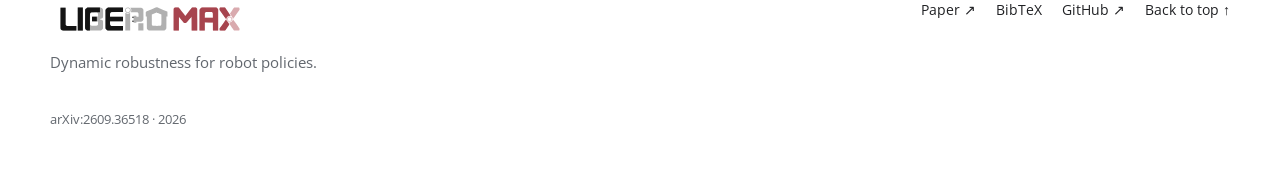
==== commit 2c840c09: "Link Peter Stone and Marco Pavone to personal homepages" ====
--- a/index.html
+++ b/index.html
@@ -175,7 +175,7 @@
           <p class="authors" aria-label="Authors">
             <span class="author-row"><span><a href="https://yunbeizhang.github.io/" target="_blank" rel="noreferrer">Yunbei Zhang</a><sup>*</sup></span>, <span>Zijian Jin<sup>*</sup></span>, <span>Yuanzhe Liu</span>, <span>Janet Wang</span>, <span>Xilun Zhang</span>, <span>Yuyou Zhang</span></span>
             <span class="author-row"><span>Zhenyu Zhang</span>, <span>Daoan Zhang</span>, <span>Shuaicheng Niu</span>, <span>Gen Li</span>, <span>Jianfei Yang</span>, <span>Jihun Hamm</span></span>
-            <span class="author-row"><span>Ismini Lourentzou</span>, <span>Weirui Ye</span>, <span>Bo Liu</span>, <span>Peter Stone</span>, <span>Marco Pavone</span></span>
+            <span class="author-row"><span>Ismini Lourentzou</span>, <span>Weirui Ye</span>, <span>Bo Liu</span>, <span><a href="https://www.cs.utexas.edu/~pstone/" target="_blank" rel="noreferrer">Peter Stone</a></span>, <span><a href="https://stanford.edu/~pavone/" target="_blank" rel="noreferrer">Marco Pavone</a></span></span>
           </p>
         </div>
         <aside class="institution-badges" aria-label="Selected author affiliations">
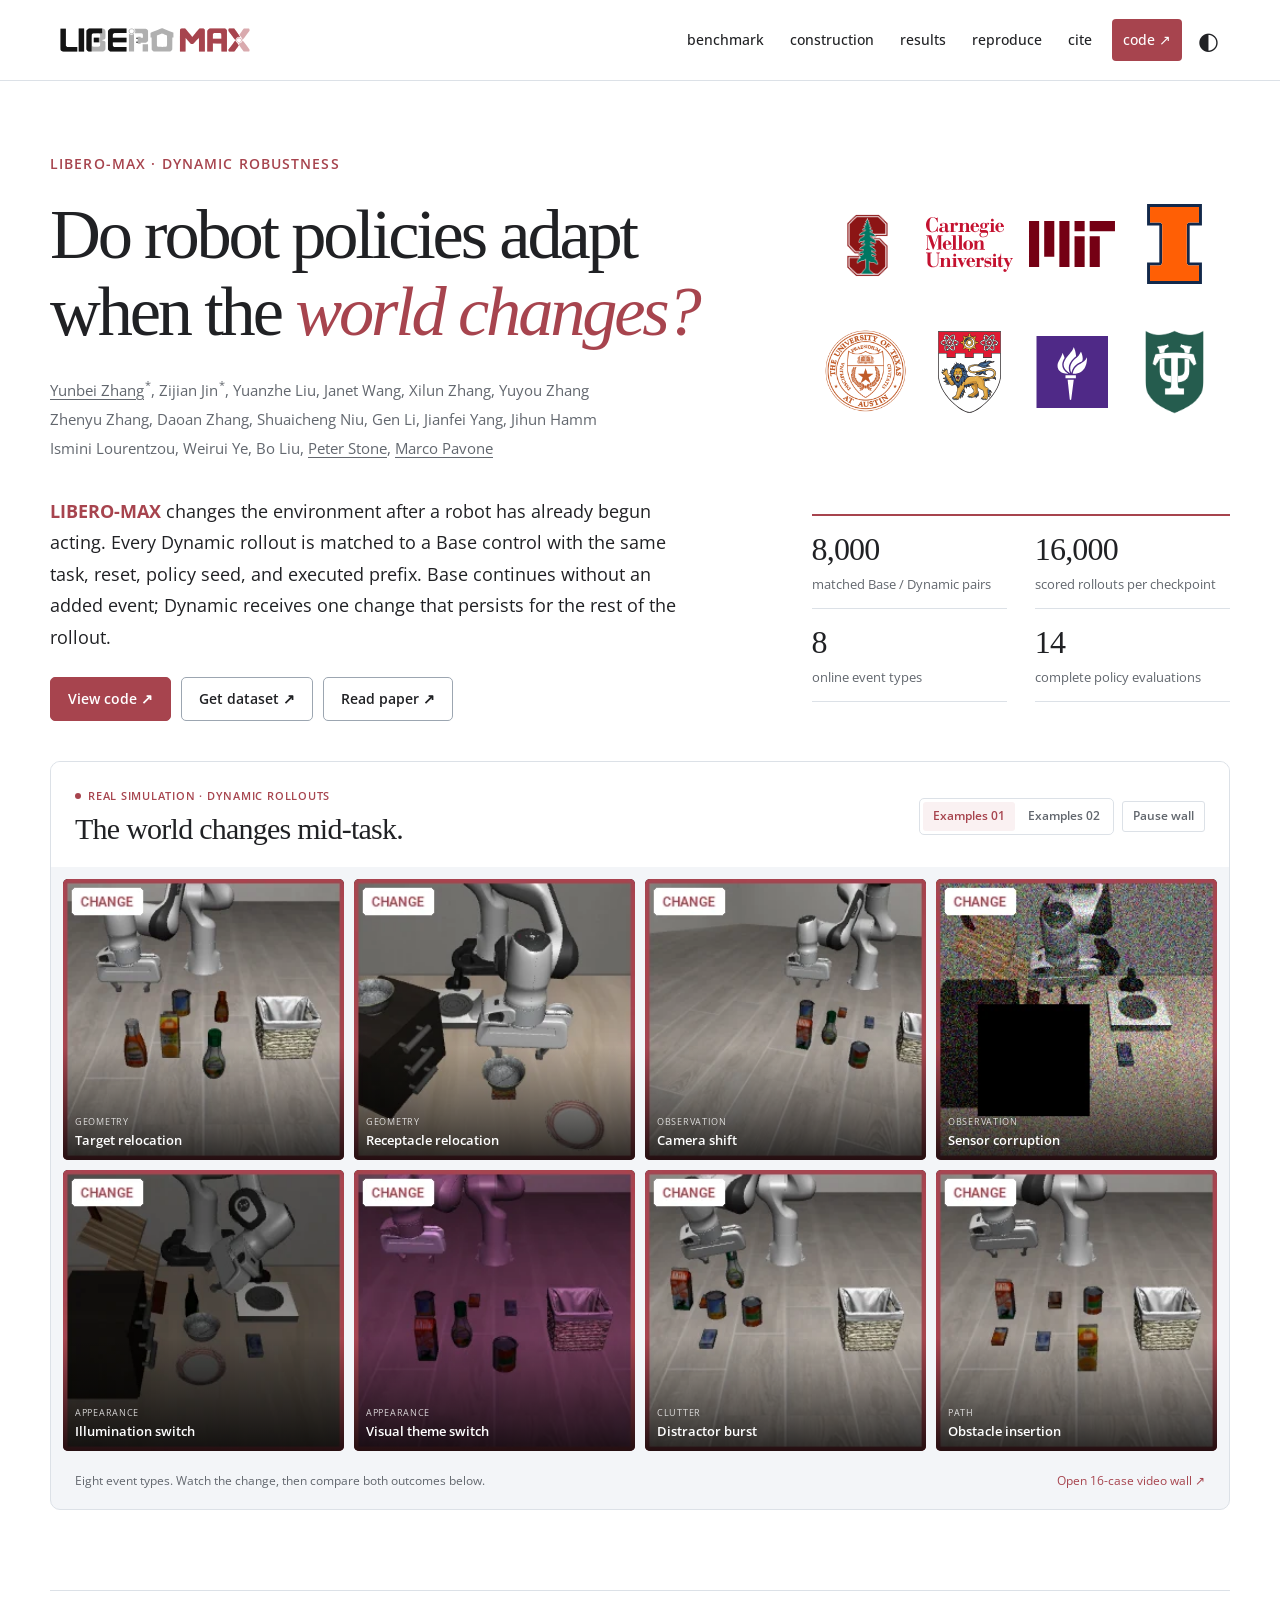
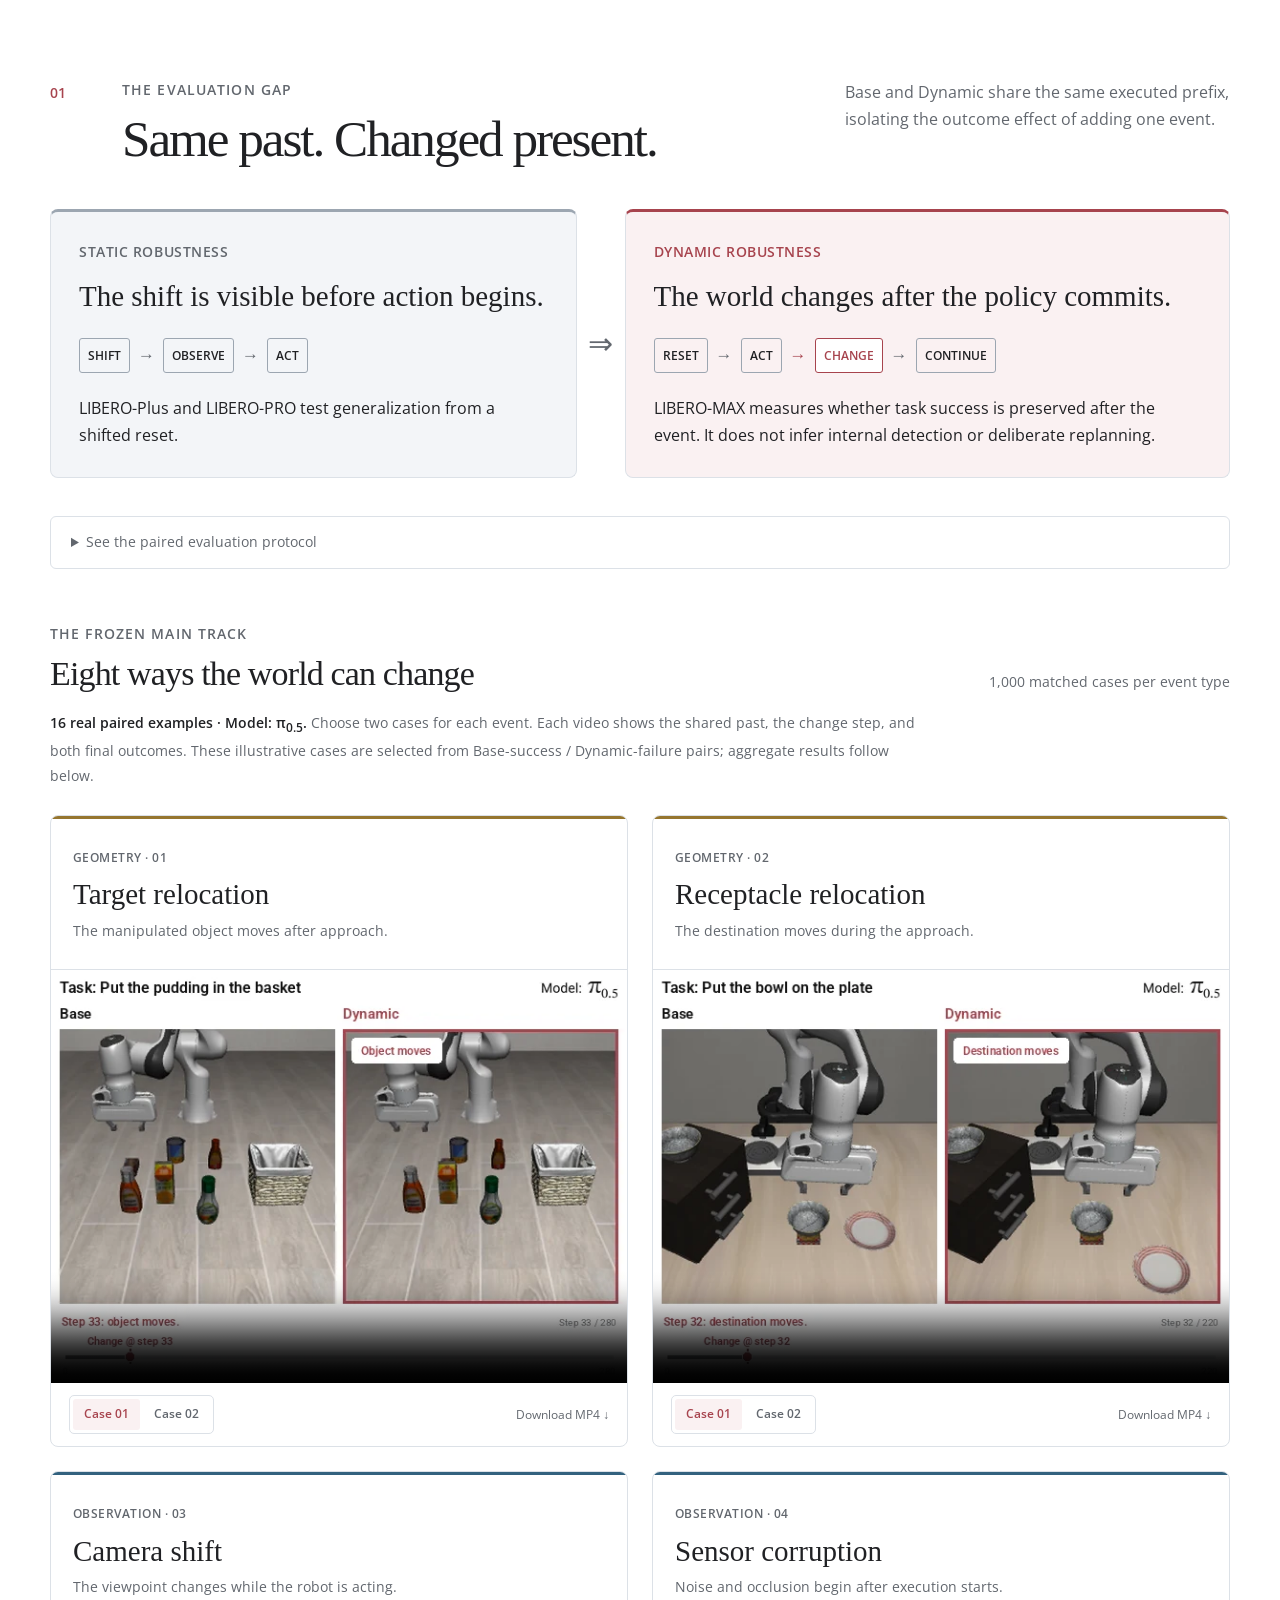
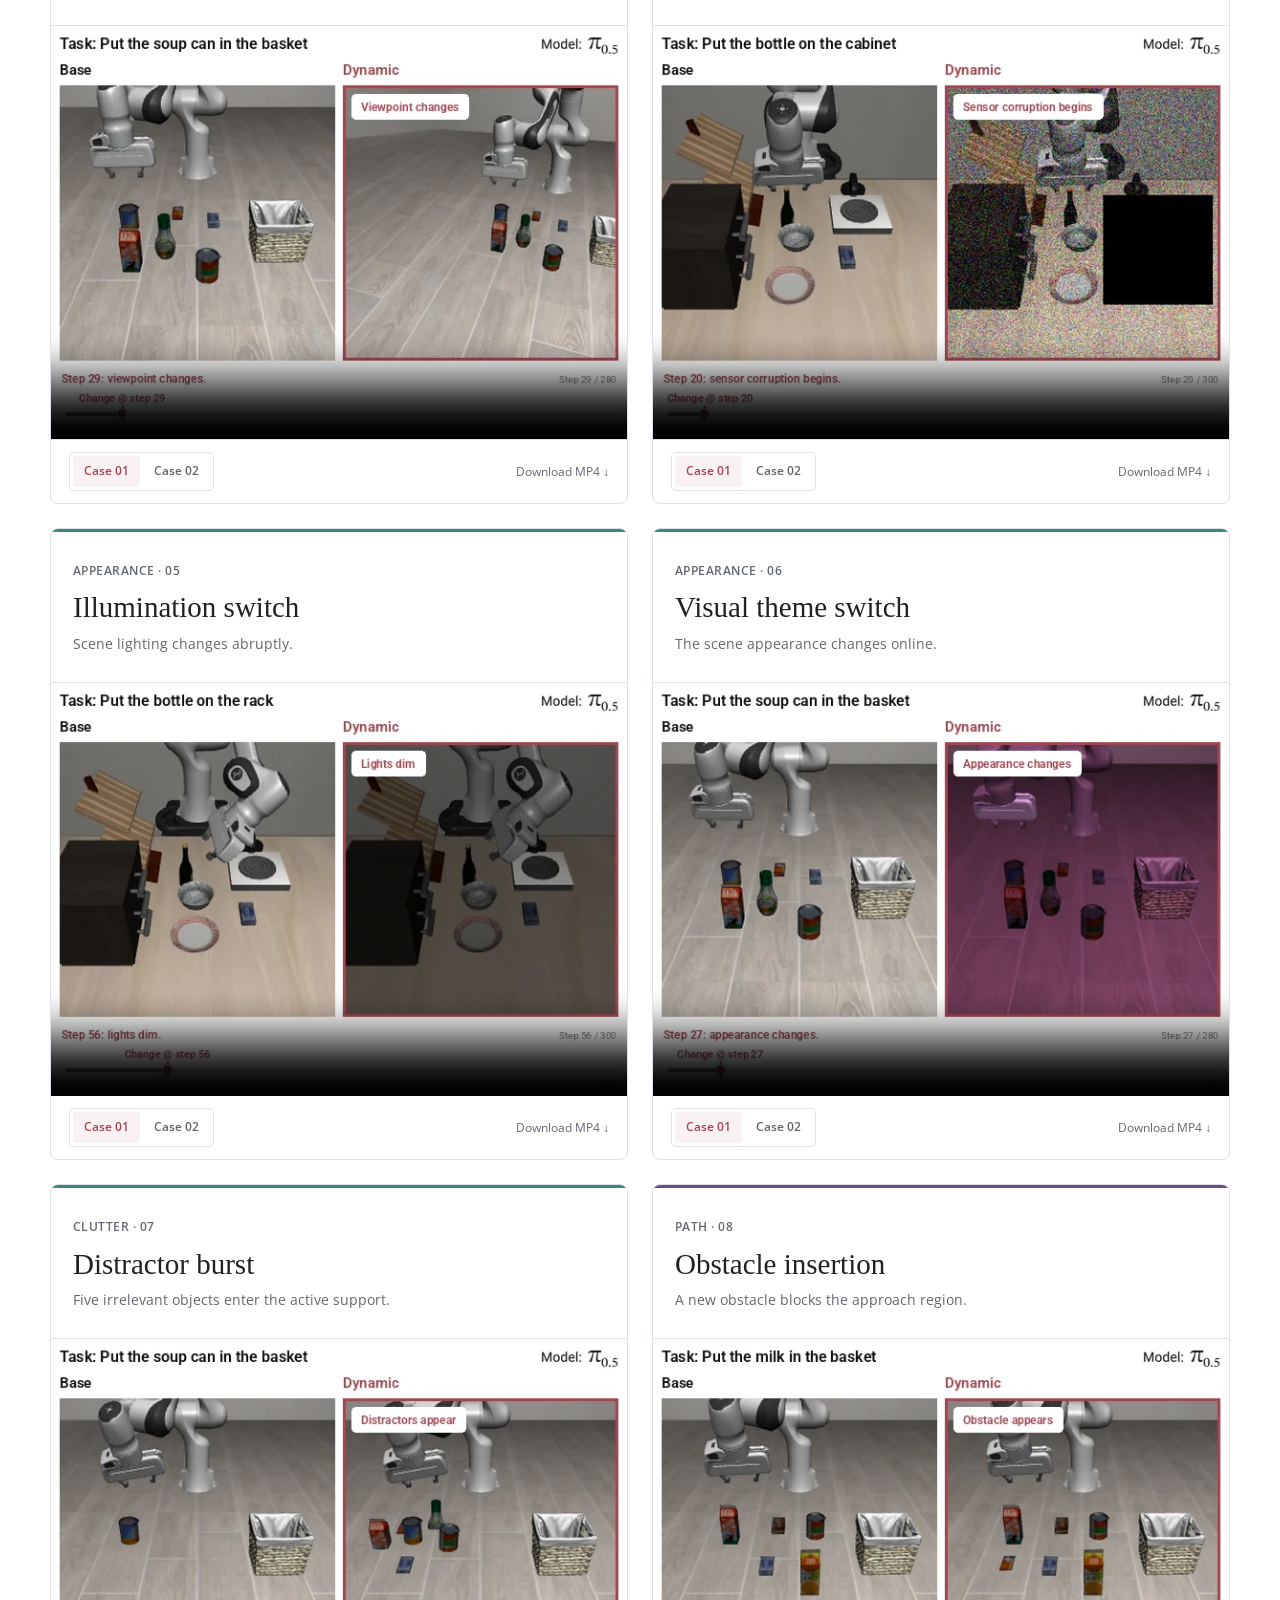
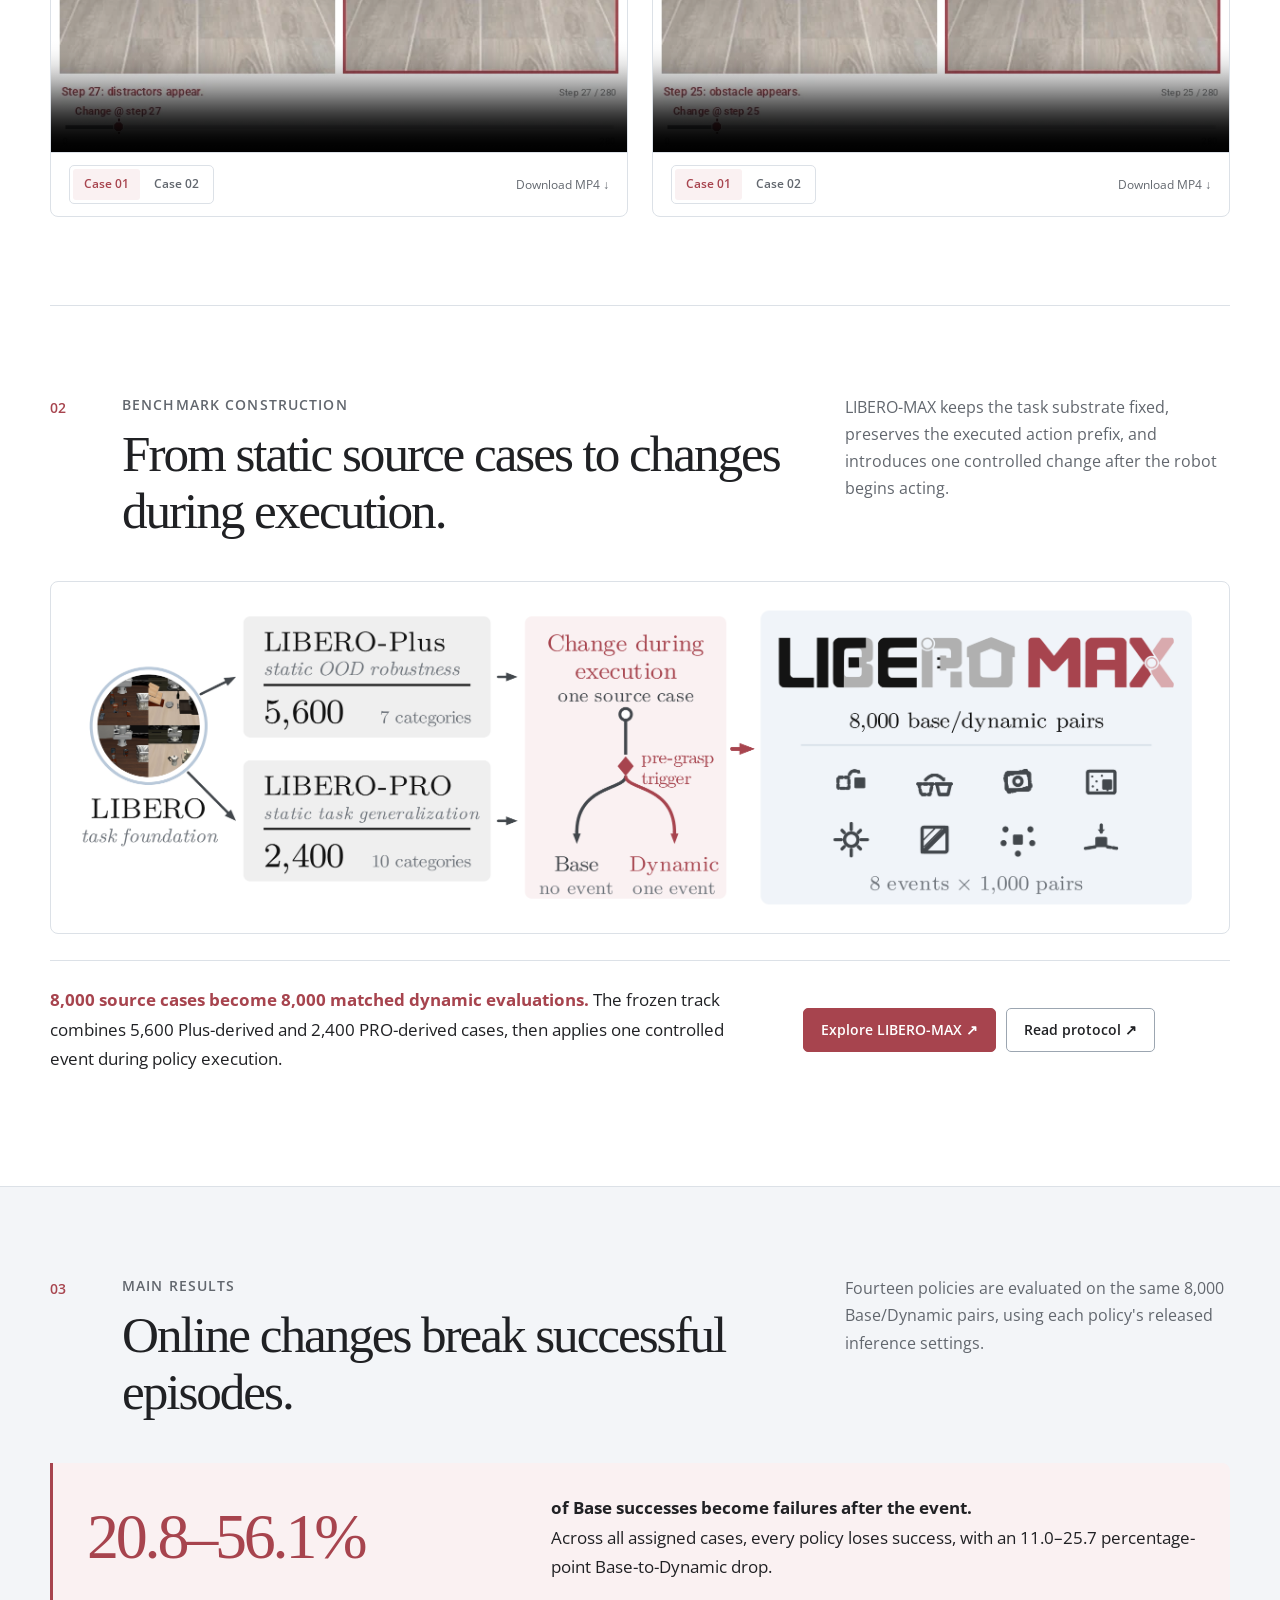
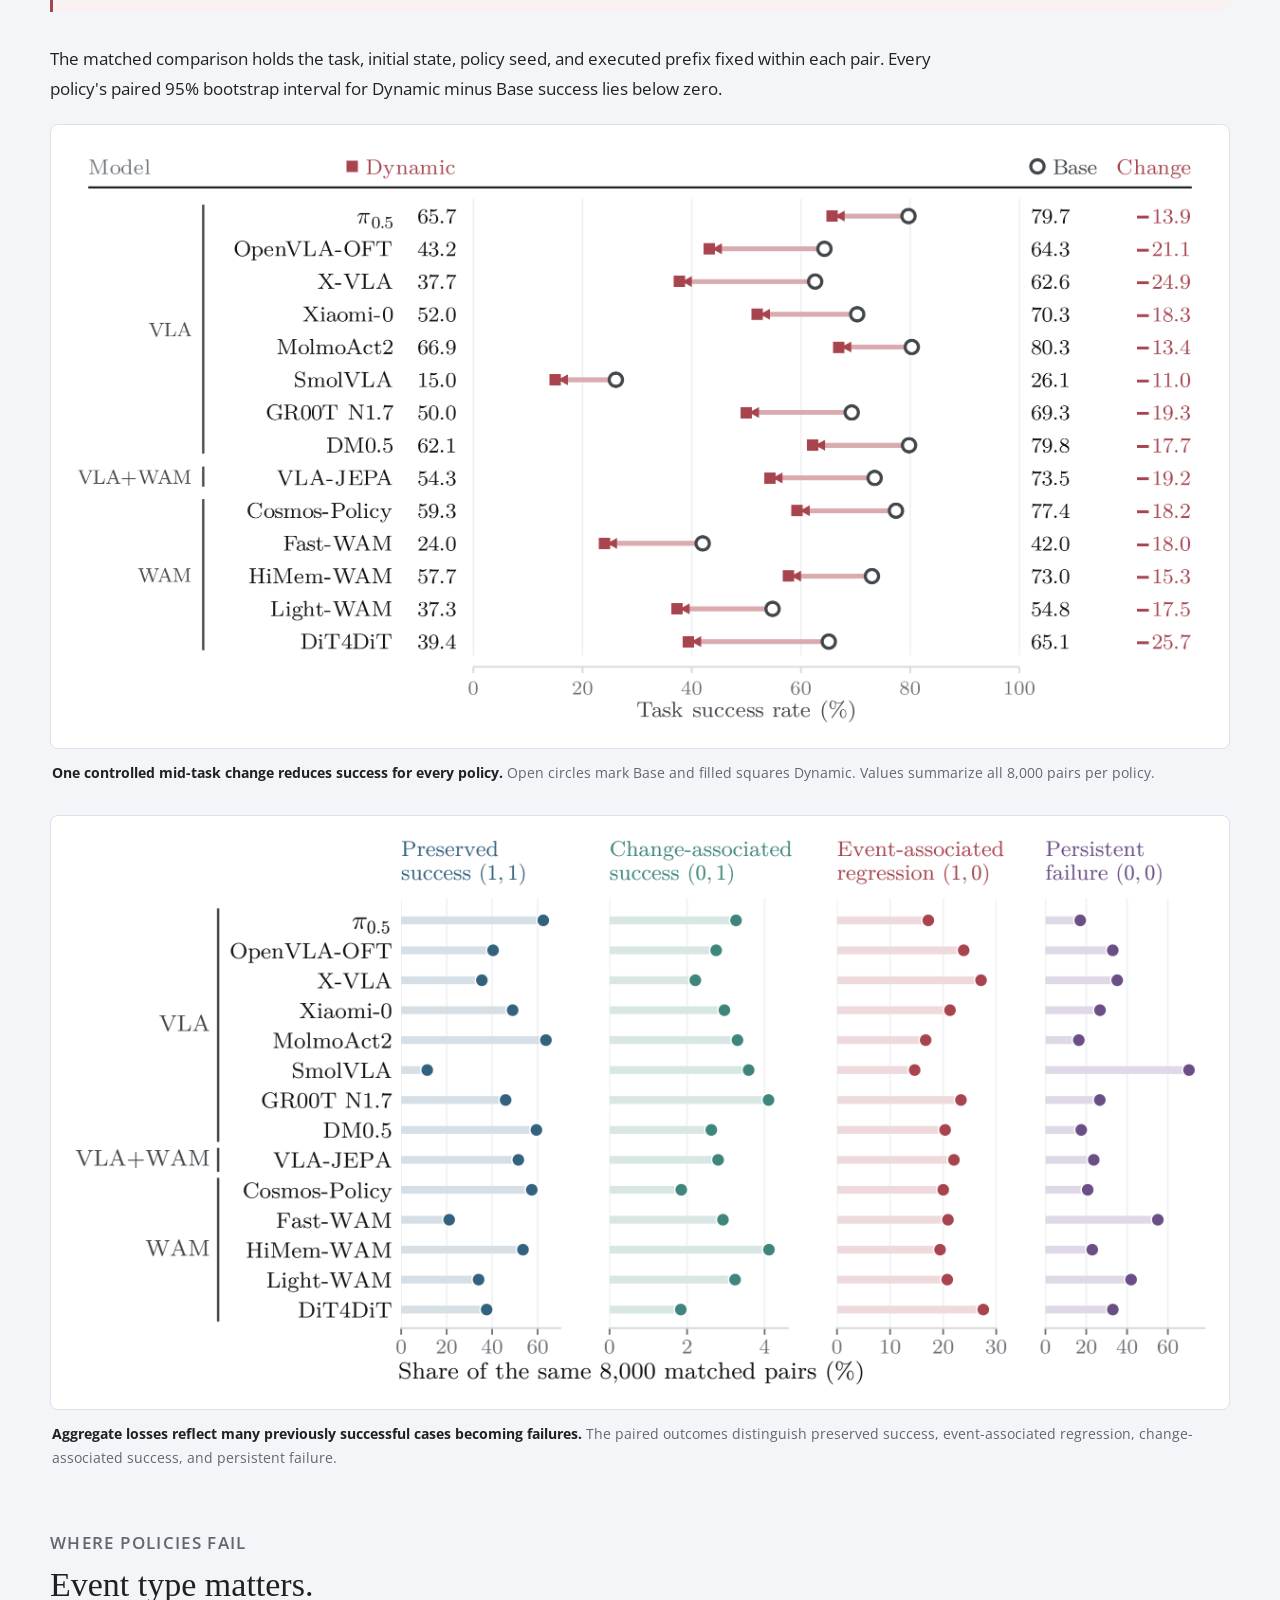
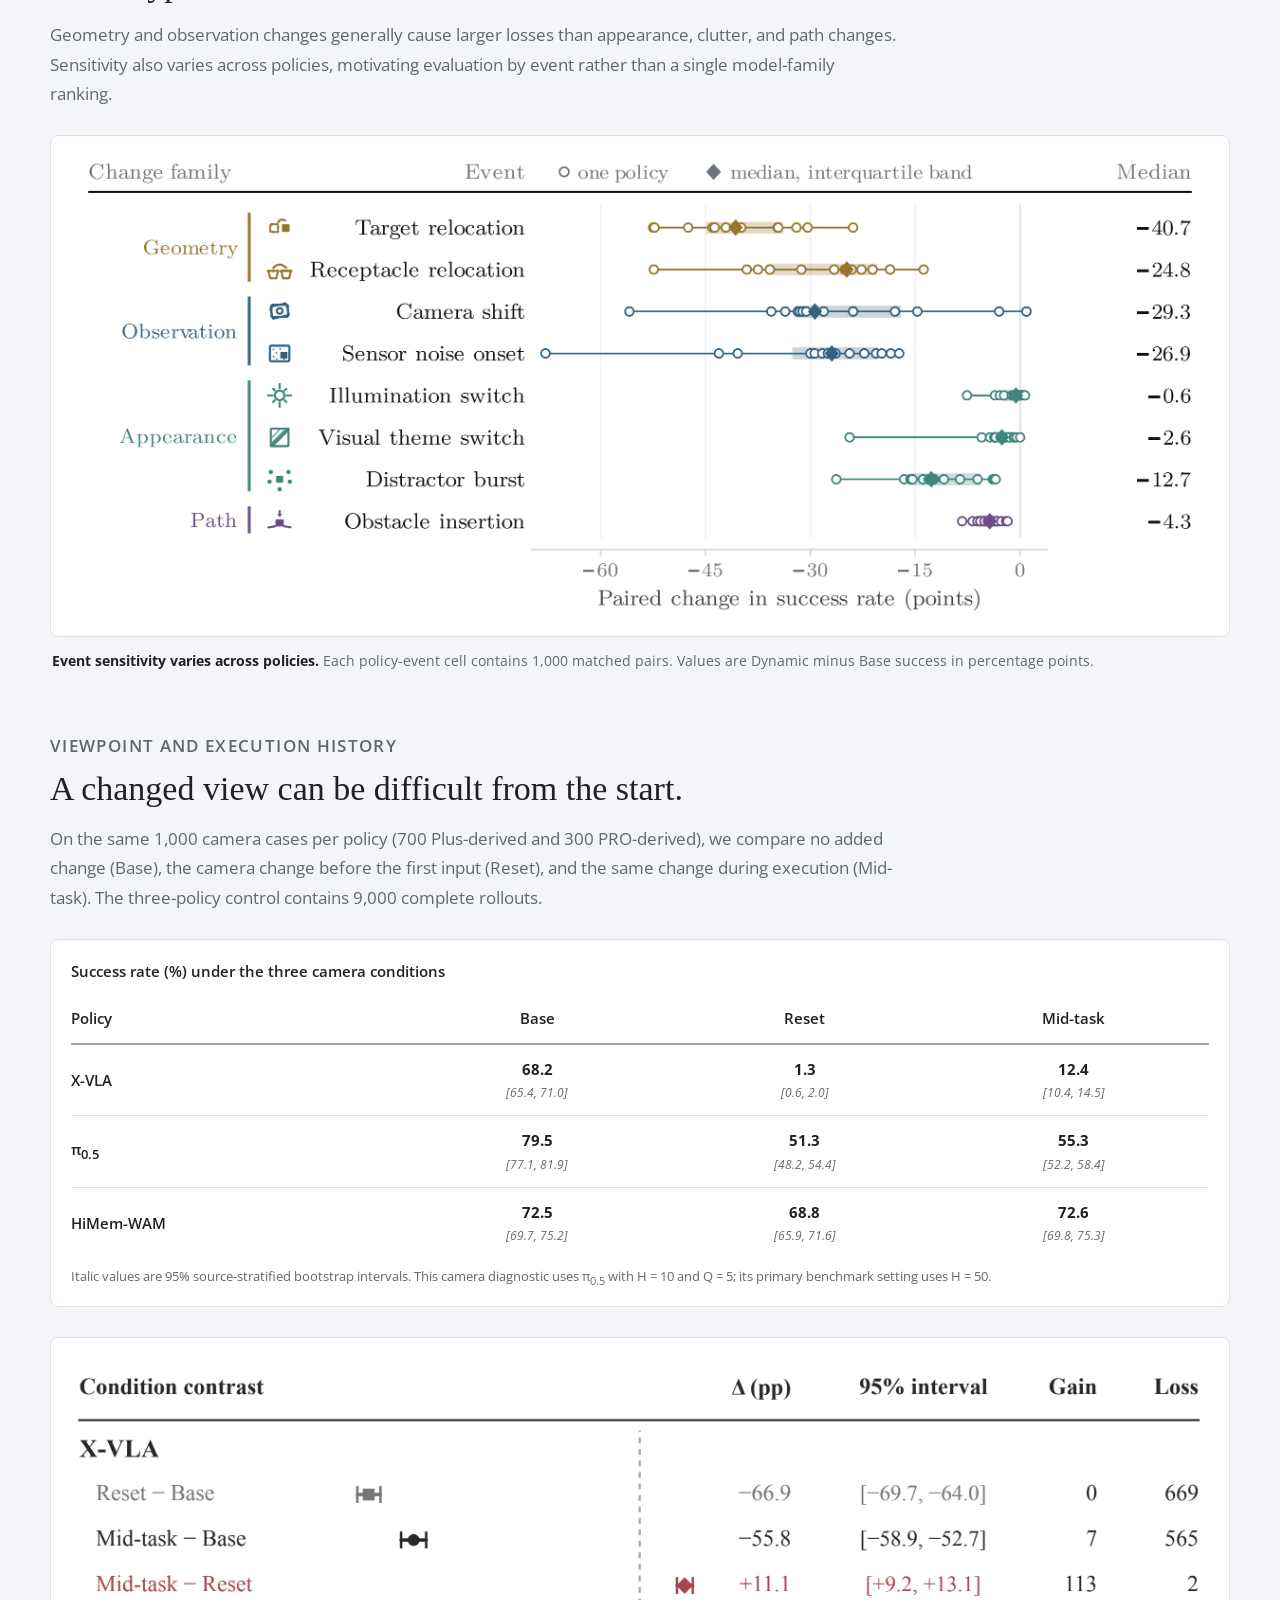
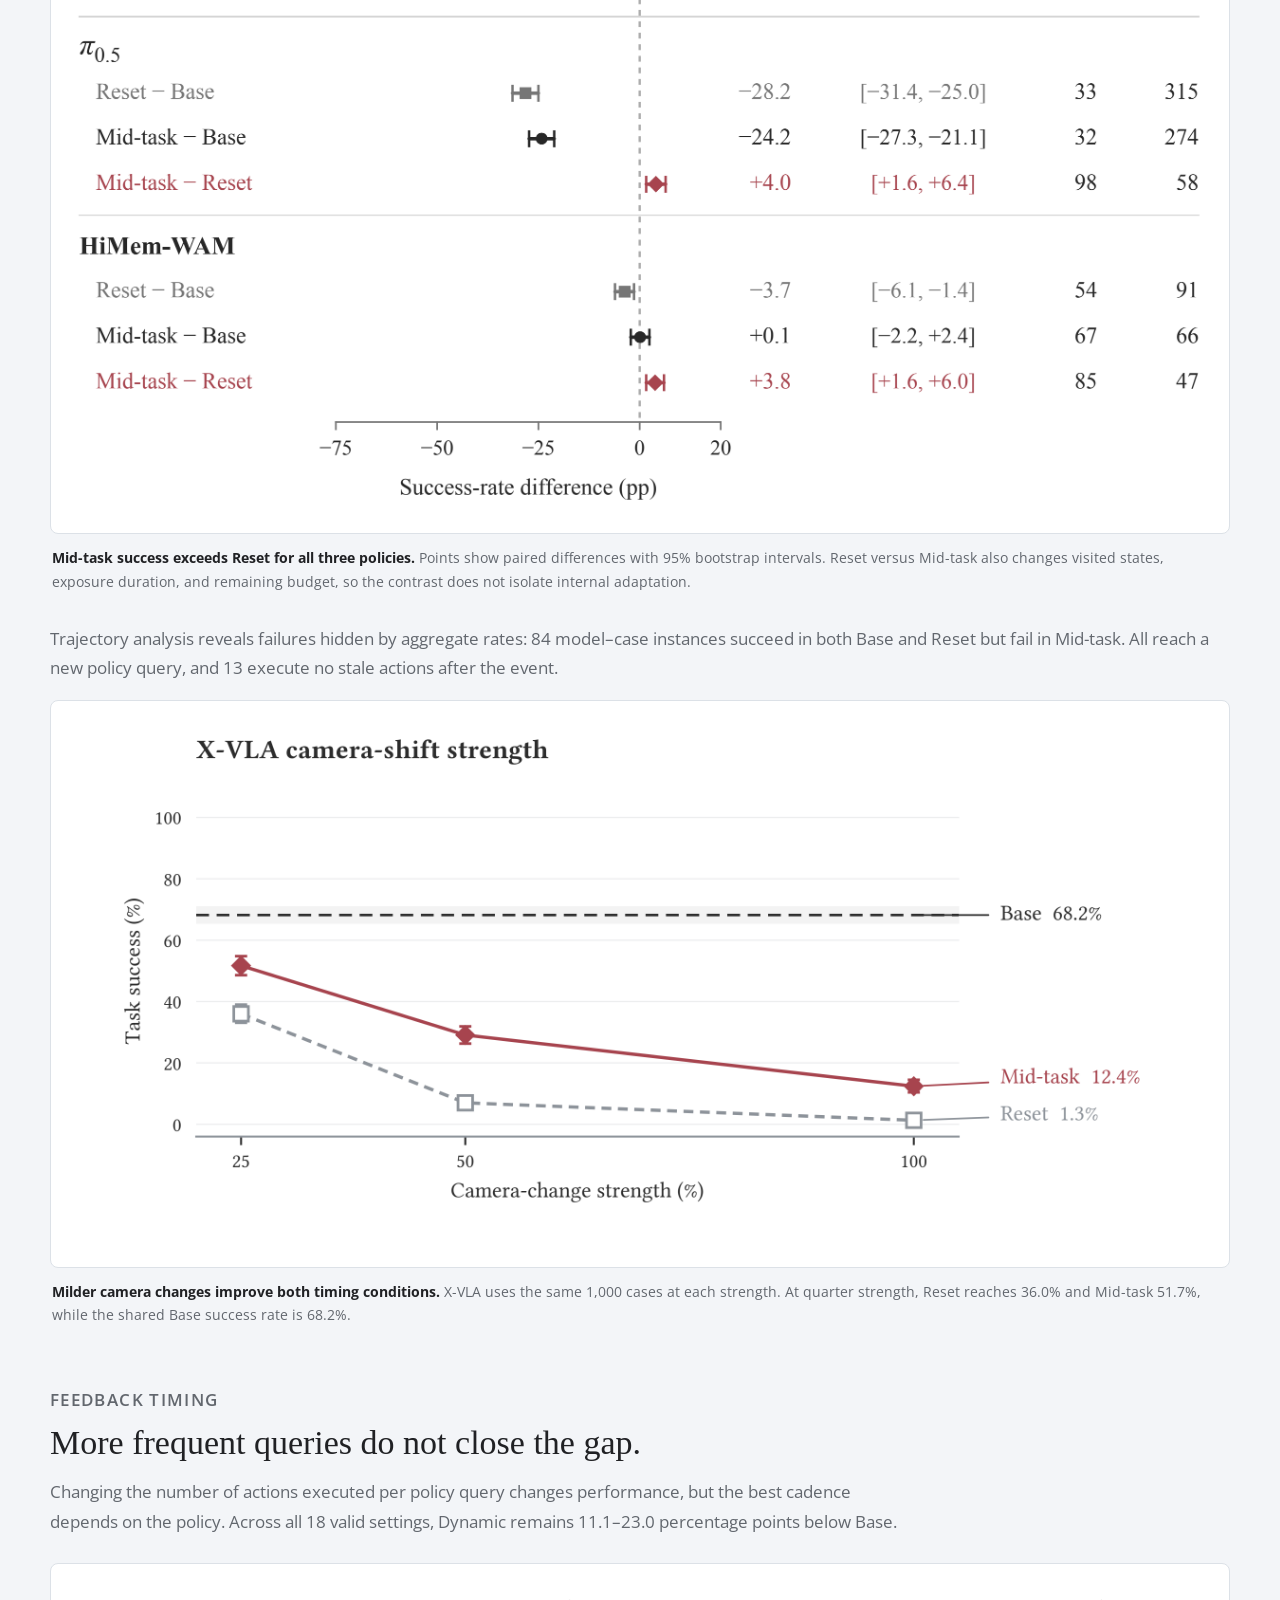
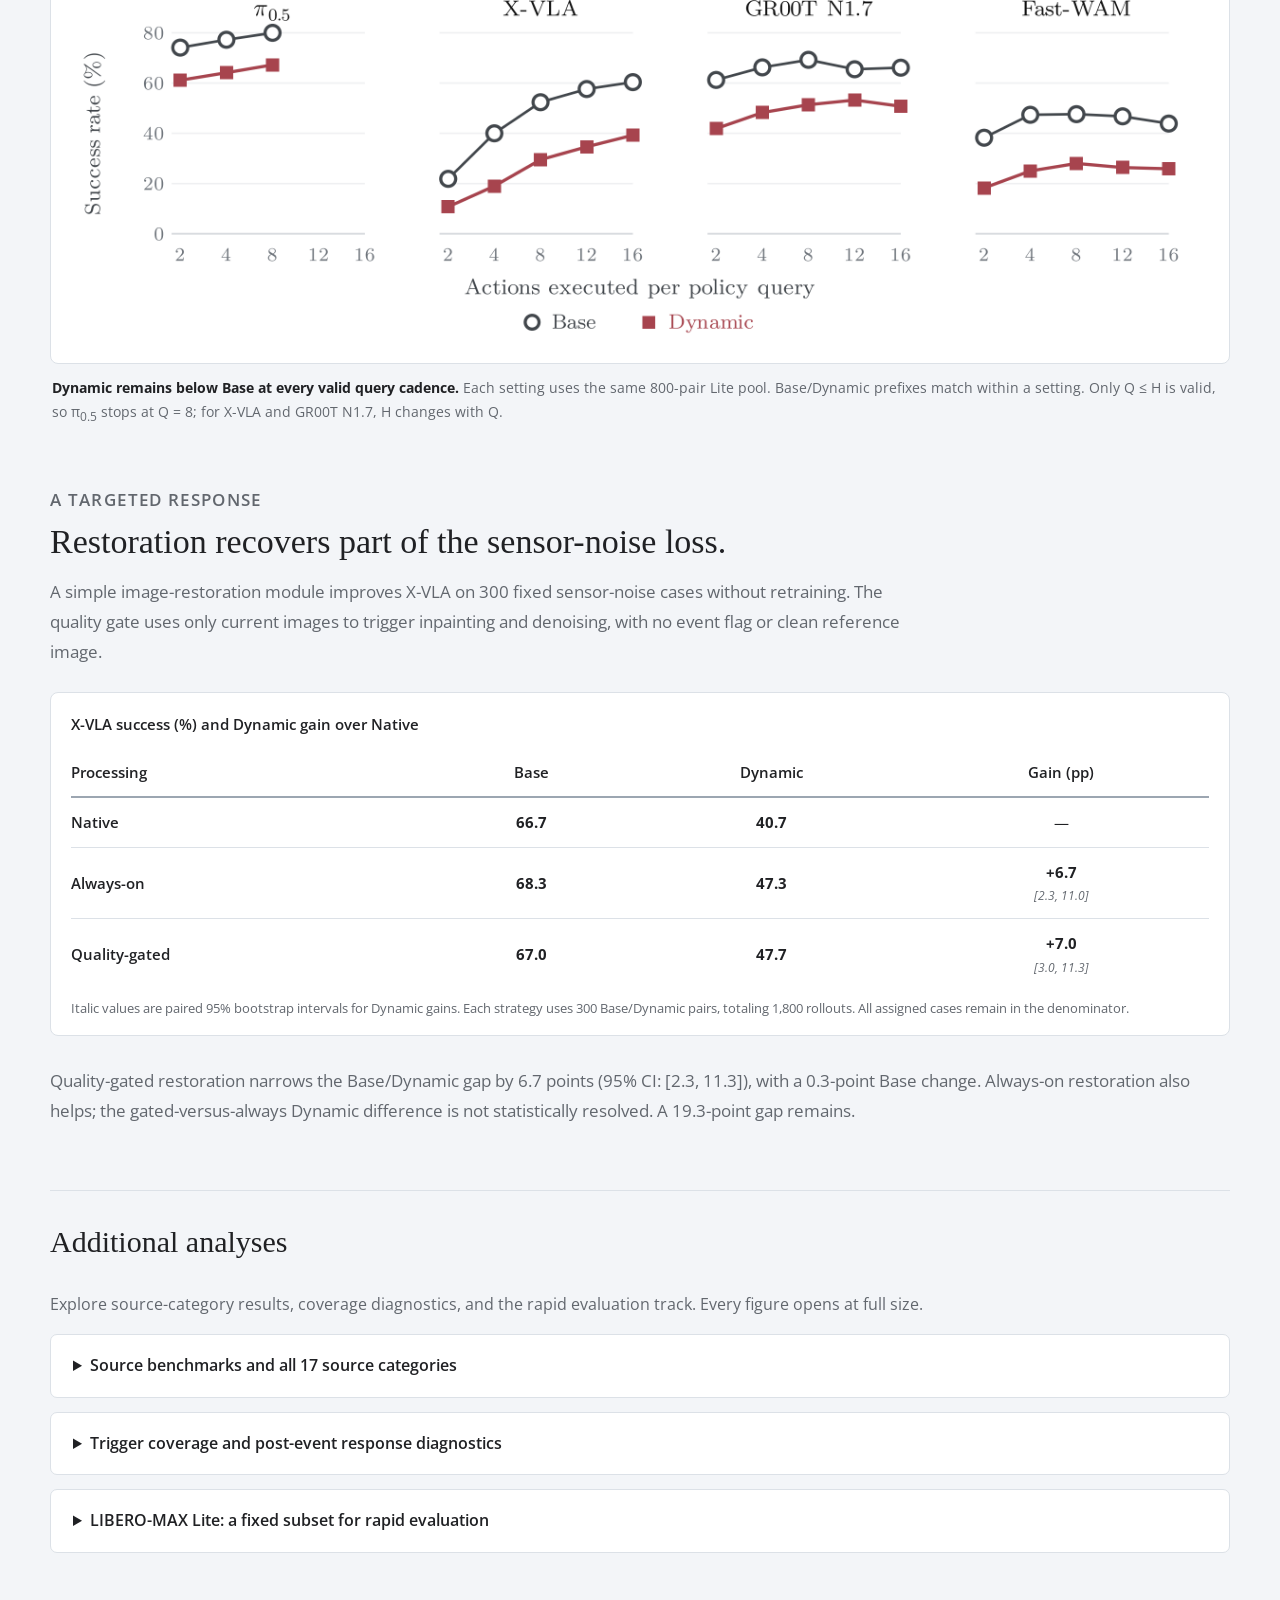
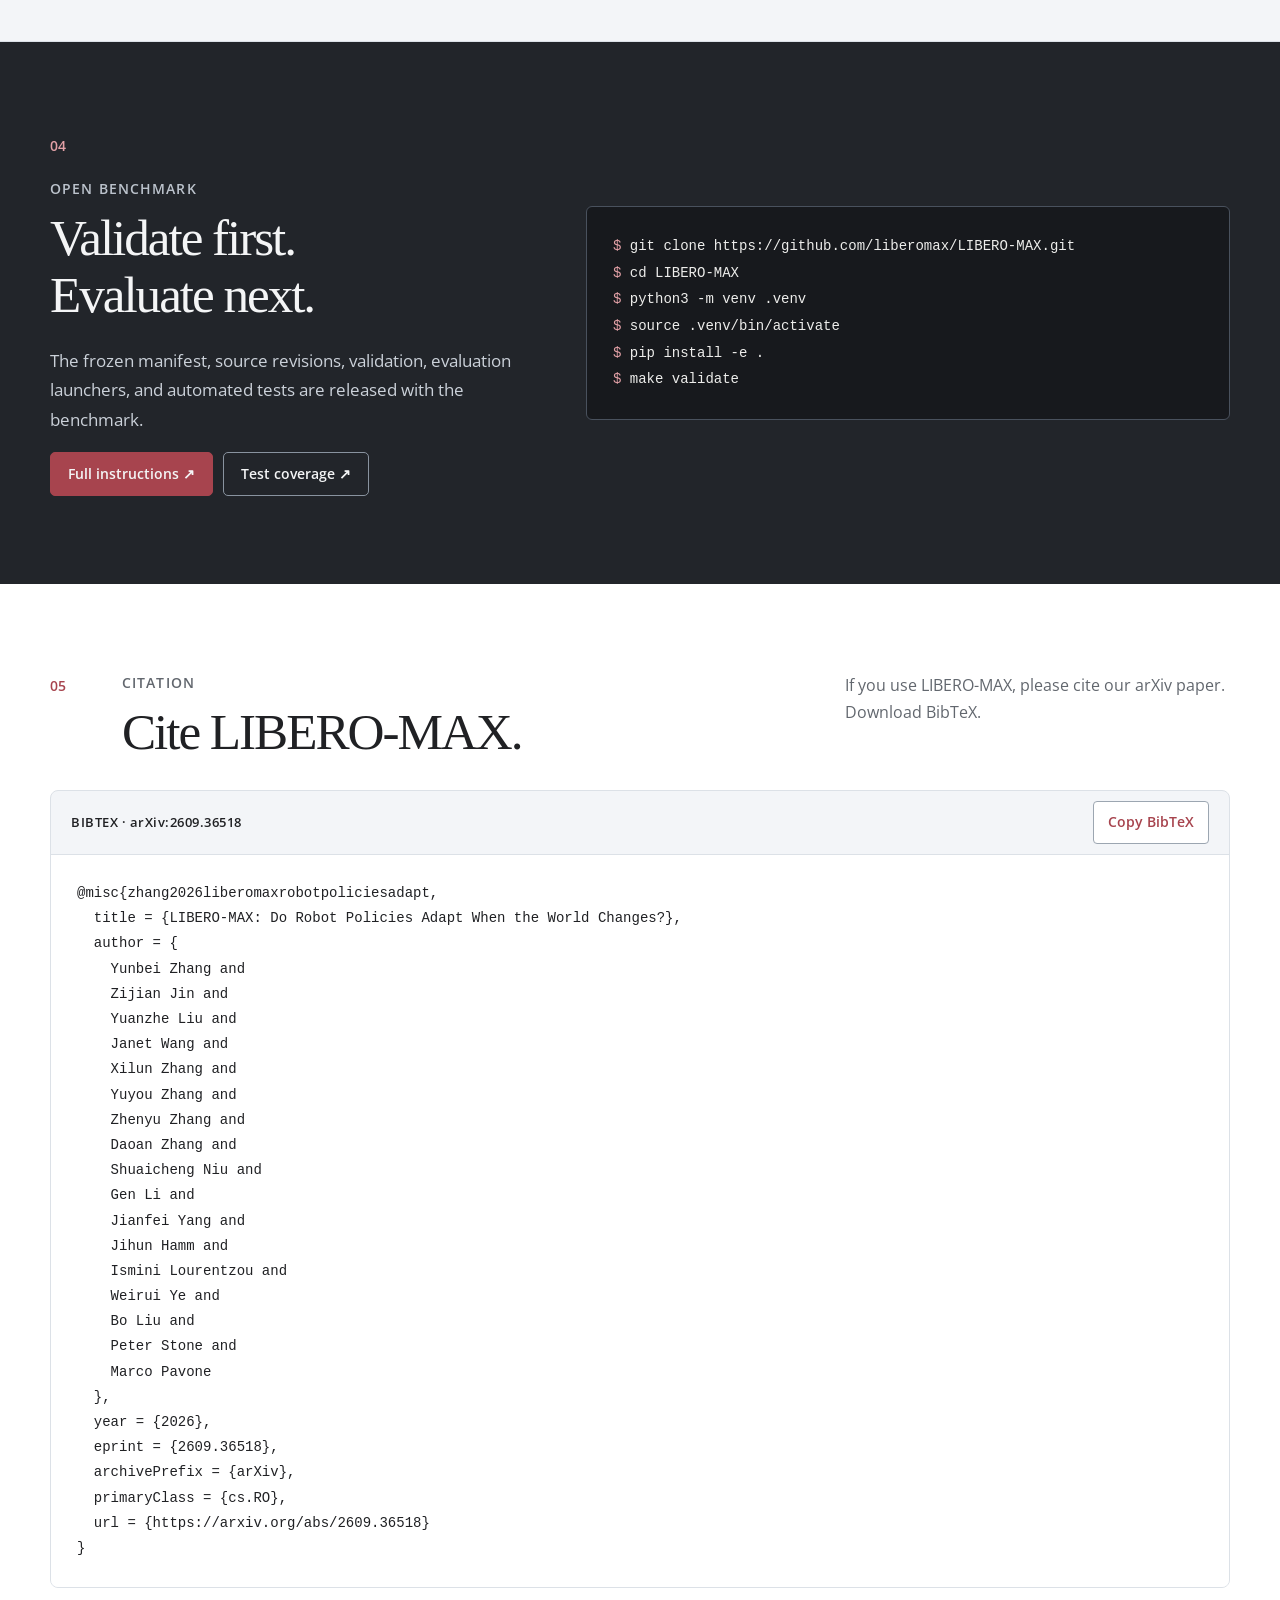
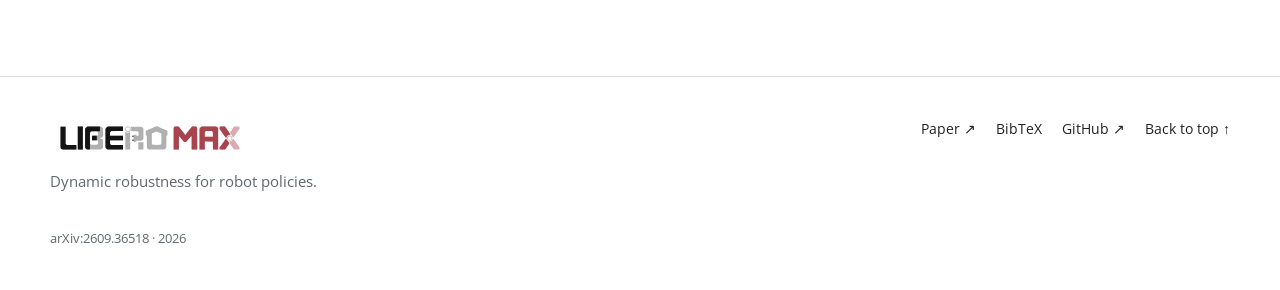
==== commit 694e81e9: "Add real paired rollout demos and eight-event video walls" ====
--- a/index.html
+++ b/index.html
@@ -146,6 +146,8 @@
 .additional-results{margin-top:64px;padding-top:32px;border-top:1px solid var(--line)}.additional-results>h3{font-size:30px;font-weight:500;line-height:1.25}.additional-results>p{color:var(--muted);font-size:16px}.additional-results details{border:1px solid var(--line);border-radius:7px;margin-top:14px;background:var(--bg)}.additional-results summary{cursor:pointer;padding:18px 22px;font-weight:600;font-size:16px;line-height:1.6}.additional-results summary:hover{color:var(--accent)}.additional-results summary:focus-visible{outline:3px solid var(--accent);outline-offset:2px}.additional-results details[open] summary{border-bottom:1px solid var(--line);color:var(--accent)}.detail-content{padding:24px}.detail-content>p{color:var(--muted);font-size:16px}.detail-content figure:last-child{margin-bottom:0}
 @media(max-width:720px){.authors{font-size:14px;line-height:1.9;margin-top:23px}.authors .author-row{white-space:normal}.analysis-block{margin-top:44px}.table-wrap{padding:2px 12px 12px}.result-table{font-size:13px}.result-table th,.result-table td{padding:11px 9px}.result-table td em{font-size:11px}.detail-content{padding:14px}.additional-results summary{padding:16px;font-size:15px}.additional-results{margin-top:46px}figcaption{font-size:13px}}
   </style>
+  <link rel="stylesheet" href="assets/demos/gallery.css">
+  <script defer src="assets/demos/gallery.js"></script>
   <script>
     try {
       const savedTheme = localStorage.getItem("libero-max-theme");
@@ -207,11 +209,27 @@
           <div class="metric"><span class="metric-value">14</span><span class="metric-label">complete policy evaluations</span></div>
         </aside>
       </div>
-      <figure class="hero-artwork">
-        <a href="assets/figures/benchmark_overview.png?v=20260924" target="_blank" rel="noreferrer" aria-label="Open the benchmark overview at full size">
-          <img width="2400" height="1164" src="assets/figures/benchmark_overview.png?v=20260924" alt="LIBERO-MAX introduces one event during execution and compares a no-event Base rollout with a Dynamic rollout sharing the same executed prefix">
-        </a>
-      </figure>
+      <div class="demo-showcase" id="live-demos" aria-label="Live simulation examples">
+ <div class="demo-wall-head"><div><span class="live-label">Real simulation · Dynamic rollouts</span><h2>The world changes mid-task.</h2></div>
+ <div class="wall-controls"><div class="case-switch" role="group" aria-label="Video wall example set"><button type="button" data-wall-case="1" aria-pressed="true">Examples 01</button><button type="button" data-wall-case="2" aria-pressed="false">Examples 02</button></div><button class="wall-pause" type="button" aria-pressed="false">Pause wall</button></div></div>
+ <div class="rollout-wall"><a class="wall-tile" href="#demo-target_relocation" data-show-demo="target-relocation-1" aria-label="Watch the full target relocation comparison">
+  <video muted loop playsinline preload="none" width="256" height="256" poster="assets/demos/target-relocation-1-wall.webp" data-event="target-relocation" data-src="assets/demos/target-relocation-1-wall.mp4" aria-hidden="true"></video>
+  <span class="wall-caption"><small>Geometry</small>Target relocation</span></a><a class="wall-tile" href="#demo-receptacle_relocation" data-show-demo="receptacle-relocation-1" aria-label="Watch the full receptacle relocation comparison">
+  <video muted loop playsinline preload="none" width="256" height="256" poster="assets/demos/receptacle-relocation-1-wall.webp" data-event="receptacle-relocation" data-src="assets/demos/receptacle-relocation-1-wall.mp4" aria-hidden="true"></video>
+  <span class="wall-caption"><small>Geometry</small>Receptacle relocation</span></a><a class="wall-tile" href="#demo-camera_shift" data-show-demo="camera-shift-1" aria-label="Watch the full camera shift comparison">
+  <video muted loop playsinline preload="none" width="256" height="256" poster="assets/demos/camera-shift-1-wall.webp" data-event="camera-shift" data-src="assets/demos/camera-shift-1-wall.mp4" aria-hidden="true"></video>
+  <span class="wall-caption"><small>Observation</small>Camera shift</span></a><a class="wall-tile" href="#demo-sensor_noise_onset" data-show-demo="sensor-noise-onset-1" aria-label="Watch the full sensor corruption comparison">
+  <video muted loop playsinline preload="none" width="256" height="256" poster="assets/demos/sensor-noise-onset-1-wall.webp" data-event="sensor-noise-onset" data-src="assets/demos/sensor-noise-onset-1-wall.mp4" aria-hidden="true"></video>
+  <span class="wall-caption"><small>Observation</small>Sensor corruption</span></a><a class="wall-tile" href="#demo-illumination_switch" data-show-demo="illumination-switch-1" aria-label="Watch the full illumination switch comparison">
+  <video muted loop playsinline preload="none" width="256" height="256" poster="assets/demos/illumination-switch-1-wall.webp" data-event="illumination-switch" data-src="assets/demos/illumination-switch-1-wall.mp4" aria-hidden="true"></video>
+  <span class="wall-caption"><small>Appearance</small>Illumination switch</span></a><a class="wall-tile" href="#demo-visual_theme_switch" data-show-demo="visual-theme-switch-1" aria-label="Watch the full visual theme switch comparison">
+  <video muted loop playsinline preload="none" width="256" height="256" poster="assets/demos/visual-theme-switch-1-wall.webp" data-event="visual-theme-switch" data-src="assets/demos/visual-theme-switch-1-wall.mp4" aria-hidden="true"></video>
+  <span class="wall-caption"><small>Appearance</small>Visual theme switch</span></a><a class="wall-tile" href="#demo-distractor_burst" data-show-demo="distractor-burst-1" aria-label="Watch the full distractor burst comparison">
+  <video muted loop playsinline preload="none" width="256" height="256" poster="assets/demos/distractor-burst-1-wall.webp" data-event="distractor-burst" data-src="assets/demos/distractor-burst-1-wall.mp4" aria-hidden="true"></video>
+  <span class="wall-caption"><small>Clutter</small>Distractor burst</span></a><a class="wall-tile" href="#demo-obstacle_insertion" data-show-demo="obstacle-insertion-1" aria-label="Watch the full obstacle insertion comparison">
+  <video muted loop playsinline preload="none" width="256" height="256" poster="assets/demos/obstacle-insertion-1-wall.webp" data-event="obstacle-insertion" data-src="assets/demos/obstacle-insertion-1-wall.mp4" aria-hidden="true"></video>
+  <span class="wall-caption"><small>Path</small>Obstacle insertion</span></a></div>
+ <div class="demo-wall-foot"><span>Eight event types. Watch the change, then compare both outcomes below.</span><a href="demos.html">Open 16-case video wall ↗</a></div></div>
     </section>
 
     <section class="section shell" id="benchmark">
@@ -233,17 +251,29 @@
           <p>LIBERO-MAX measures whether task success is preserved after the event. It does not infer internal detection or deliberate replanning.</p>
         </article>
       </div>
+      <details class="protocol-overview"><summary>See the paired evaluation protocol</summary>      <figure class="hero-artwork">
+        <a href="assets/figures/benchmark_overview.png?v=20260924" target="_blank" rel="noreferrer" aria-label="Open the benchmark overview at full size">
+          <img width="2400" height="1164" src="assets/figures/benchmark_overview.png?v=20260924" alt="LIBERO-MAX introduces one event during execution and compares a no-event Base rollout with a Dynamic rollout sharing the same executed prefix">
+        </a>
+      </figure></details>
       <div class="event-heading"><div><p class="section-kicker">the frozen main track</p><h3>Eight ways the world can change</h3></div><p>1,000 matched cases per event type</p></div>
-      <div class="event-grid">
-        <article class="event-card family-geometry"><img width="320" height="378" src="assets/media/target-relocation.gif" alt="Target relocation animation" loading="lazy"><div class="event-copy"><span>GEOMETRY · 01</span><h4>Target relocation</h4><p>The manipulated object moves after approach.</p></div></article>
-        <article class="event-card family-geometry"><img width="320" height="378" src="assets/media/receptacle-relocation.gif" alt="Receptacle relocation animation" loading="lazy"><div class="event-copy"><span>GEOMETRY · 02</span><h4>Receptacle relocation</h4><p>The destination moves during the approach.</p></div></article>
-        <article class="event-card family-observation"><img width="320" height="378" src="assets/media/camera-shift.gif" alt="Camera shift animation" loading="lazy"><div class="event-copy"><span>OBSERVATION · 03</span><h4>Camera shift</h4><p>The viewpoint changes while the robot is acting.</p></div></article>
-        <article class="event-card family-observation"><img width="320" height="378" src="assets/media/sensor-noise-onset.gif" alt="Sensor corruption animation" loading="lazy"><div class="event-copy"><span>OBSERVATION · 04</span><h4>Sensor corruption</h4><p>Noise and occlusion begin after execution starts.</p></div></article>
-        <article class="event-card family-appearance"><img width="320" height="378" src="assets/media/illumination-switch.gif" alt="Illumination switch animation" loading="lazy"><div class="event-copy"><span>APPEARANCE · 05</span><h4>Illumination switch</h4><p>Scene lighting changes abruptly.</p></div></article>
-        <article class="event-card family-appearance"><img width="320" height="378" src="assets/media/visual-theme-switch.gif" alt="Visual theme switch animation" loading="lazy"><div class="event-copy"><span>APPEARANCE · 06</span><h4>Visual theme switch</h4><p>The scene appearance changes online.</p></div></article>
-        <article class="event-card family-appearance"><img width="320" height="378" src="assets/media/distractor-burst.gif" alt="Distractor burst animation" loading="lazy"><div class="event-copy"><span>CLUTTER · 07</span><h4>Distractor burst</h4><p>Five irrelevant objects enter the active support.</p></div></article>
-        <article class="event-card family-path"><img width="320" height="378" src="assets/media/obstacle-insertion.gif" alt="Obstacle insertion animation" loading="lazy"><div class="event-copy"><span>PATH · 08</span><h4>Obstacle insertion</h4><p>A new obstacle blocks the approach region.</p></div></article>
-      </div>
+      <p class="gallery-context"><strong>16 real paired examples · Model: π<sub>0.5</sub>.</strong> Choose two cases for each event. Each video shows the shared past, the change step, and both final outcomes. These illustrative cases are selected from Base-success / Dynamic-failure pairs; aggregate results follow below.</p><div class="event-grid rollout-gallery"><article class="event-card family-geometry" id="demo-target_relocation"><div class="event-copy"><span>GEOMETRY · 01</span><h4>Target relocation</h4><p>The manipulated object moves after approach.</p></div>
+ <video class="paired-video" controls muted playsinline preload="none" width="600" height="432" poster="assets/demos/target-relocation-1-poster.webp" data-src="assets/demos/target-relocation-1.mp4" aria-label="Target relocation: synchronized Base and Dynamic task execution"></video>
+ <div class="demo-case-footer"><div class="case-switch" role="group" aria-label="Target relocation examples"><button type="button" data-demo-case="target-relocation-1" aria-pressed="true">Case 01</button><button type="button" data-demo-case="target-relocation-2" aria-pressed="false">Case 02</button></div><a data-download href="assets/demos/target-relocation-1.mp4" download>Download MP4 ↓</a></div></article><article class="event-card family-geometry" id="demo-receptacle_relocation"><div class="event-copy"><span>GEOMETRY · 02</span><h4>Receptacle relocation</h4><p>The destination moves during the approach.</p></div>
+ <video class="paired-video" controls muted playsinline preload="none" width="600" height="432" poster="assets/demos/receptacle-relocation-1-poster.webp" data-src="assets/demos/receptacle-relocation-1.mp4" aria-label="Receptacle relocation: synchronized Base and Dynamic task execution"></video>
+ <div class="demo-case-footer"><div class="case-switch" role="group" aria-label="Receptacle relocation examples"><button type="button" data-demo-case="receptacle-relocation-1" aria-pressed="true">Case 01</button><button type="button" data-demo-case="receptacle-relocation-2" aria-pressed="false">Case 02</button></div><a data-download href="assets/demos/receptacle-relocation-1.mp4" download>Download MP4 ↓</a></div></article><article class="event-card family-observation" id="demo-camera_shift"><div class="event-copy"><span>OBSERVATION · 03</span><h4>Camera shift</h4><p>The viewpoint changes while the robot is acting.</p></div>
+ <video class="paired-video" controls muted playsinline preload="none" width="600" height="432" poster="assets/demos/camera-shift-1-poster.webp" data-src="assets/demos/camera-shift-1.mp4" aria-label="Camera shift: synchronized Base and Dynamic task execution"></video>
+ <div class="demo-case-footer"><div class="case-switch" role="group" aria-label="Camera shift examples"><button type="button" data-demo-case="camera-shift-1" aria-pressed="true">Case 01</button><button type="button" data-demo-case="camera-shift-2" aria-pressed="false">Case 02</button></div><a data-download href="assets/demos/camera-shift-1.mp4" download>Download MP4 ↓</a></div></article><article class="event-card family-observation" id="demo-sensor_noise_onset"><div class="event-copy"><span>OBSERVATION · 04</span><h4>Sensor corruption</h4><p>Noise and occlusion begin after execution starts.</p></div>
+ <video class="paired-video" controls muted playsinline preload="none" width="600" height="432" poster="assets/demos/sensor-noise-onset-1-poster.webp" data-src="assets/demos/sensor-noise-onset-1.mp4" aria-label="Sensor corruption: synchronized Base and Dynamic task execution"></video>
+ <div class="demo-case-footer"><div class="case-switch" role="group" aria-label="Sensor corruption examples"><button type="button" data-demo-case="sensor-noise-onset-1" aria-pressed="true">Case 01</button><button type="button" data-demo-case="sensor-noise-onset-2" aria-pressed="false">Case 02</button></div><a data-download href="assets/demos/sensor-noise-onset-1.mp4" download>Download MP4 ↓</a></div></article><article class="event-card family-appearance" id="demo-illumination_switch"><div class="event-copy"><span>APPEARANCE · 05</span><h4>Illumination switch</h4><p>Scene lighting changes abruptly.</p></div>
+ <video class="paired-video" controls muted playsinline preload="none" width="600" height="432" poster="assets/demos/illumination-switch-1-poster.webp" data-src="assets/demos/illumination-switch-1.mp4" aria-label="Illumination switch: synchronized Base and Dynamic task execution"></video>
+ <div class="demo-case-footer"><div class="case-switch" role="group" aria-label="Illumination switch examples"><button type="button" data-demo-case="illumination-switch-1" aria-pressed="true">Case 01</button><button type="button" data-demo-case="illumination-switch-2" aria-pressed="false">Case 02</button></div><a data-download href="assets/demos/illumination-switch-1.mp4" download>Download MP4 ↓</a></div></article><article class="event-card family-appearance" id="demo-visual_theme_switch"><div class="event-copy"><span>APPEARANCE · 06</span><h4>Visual theme switch</h4><p>The scene appearance changes online.</p></div>
+ <video class="paired-video" controls muted playsinline preload="none" width="600" height="432" poster="assets/demos/visual-theme-switch-1-poster.webp" data-src="assets/demos/visual-theme-switch-1.mp4" aria-label="Visual theme switch: synchronized Base and Dynamic task execution"></video>
+ <div class="demo-case-footer"><div class="case-switch" role="group" aria-label="Visual theme switch examples"><button type="button" data-demo-case="visual-theme-switch-1" aria-pressed="true">Case 01</button><button type="button" data-demo-case="visual-theme-switch-2" aria-pressed="false">Case 02</button></div><a data-download href="assets/demos/visual-theme-switch-1.mp4" download>Download MP4 ↓</a></div></article><article class="event-card family-appearance" id="demo-distractor_burst"><div class="event-copy"><span>CLUTTER · 07</span><h4>Distractor burst</h4><p>Five irrelevant objects enter the active support.</p></div>
+ <video class="paired-video" controls muted playsinline preload="none" width="600" height="432" poster="assets/demos/distractor-burst-1-poster.webp" data-src="assets/demos/distractor-burst-1.mp4" aria-label="Distractor burst: synchronized Base and Dynamic task execution"></video>
+ <div class="demo-case-footer"><div class="case-switch" role="group" aria-label="Distractor burst examples"><button type="button" data-demo-case="distractor-burst-1" aria-pressed="true">Case 01</button><button type="button" data-demo-case="distractor-burst-2" aria-pressed="false">Case 02</button></div><a data-download href="assets/demos/distractor-burst-1.mp4" download>Download MP4 ↓</a></div></article><article class="event-card family-path" id="demo-obstacle_insertion"><div class="event-copy"><span>PATH · 08</span><h4>Obstacle insertion</h4><p>A new obstacle blocks the approach region.</p></div>
+ <video class="paired-video" controls muted playsinline preload="none" width="600" height="432" poster="assets/demos/obstacle-insertion-1-poster.webp" data-src="assets/demos/obstacle-insertion-1.mp4" aria-label="Obstacle insertion: synchronized Base and Dynamic task execution"></video>
+ <div class="demo-case-footer"><div class="case-switch" role="group" aria-label="Obstacle insertion examples"><button type="button" data-demo-case="obstacle-insertion-1" aria-pressed="true">Case 01</button><button type="button" data-demo-case="obstacle-insertion-2" aria-pressed="false">Case 02</button></div><a data-download href="assets/demos/obstacle-insertion-1.mp4" download>Download MP4 ↓</a></div></article></div>
     </section>
 
     <section class="section construction-section shell" id="lineage">
--- a/assets/demos/gallery.css
+++ b/assets/demos/gallery.css
@@ -0,0 +1,38 @@
+/* Real rollout gallery, using the project's existing editorial palette. */
+.demo-showcase{scroll-margin-top:104px;margin-top:40px;border:1px solid var(--line);border-radius:10px;overflow:hidden;background:var(--soft)}
+.demo-wall-head{display:flex;align-items:center;justify-content:space-between;gap:20px;padding:24px 24px 20px;background:var(--bg)}
+.demo-wall-head h2{font-size:30px;font-weight:500;line-height:1.15;letter-spacing:-.025em;margin:7px 0 0}
+.live-label{display:flex;align-items:center;gap:7px;font-size:11px;letter-spacing:.07em;font-weight:600;color:var(--accent);text-transform:uppercase}
+.live-label::before{content:"";height:6px;width:6px;border-radius:50%;background:var(--accent)}
+.wall-controls{display:flex;align-items:center;flex-wrap:wrap;gap:8px;font-size:12px}
+.case-switch{display:inline-flex;padding:3px;border:1px solid var(--line);border-radius:5px;background:var(--bg);gap:3px}
+.case-switch button,.wall-pause{cursor:pointer;border:0;border-radius:3px;padding:6px 10px;line-height:1.4;background:transparent;color:var(--muted);font-size:12px;font-weight:600}
+.case-switch button[aria-pressed="true"]{color:var(--accent);background:var(--accent-soft)}
+.case-switch button:hover,.wall-pause:hover{color:var(--accent);background:var(--accent-soft)}
+.wall-pause{border:1px solid var(--line);background:var(--bg);min-width:78px}
+.rollout-wall{display:grid;grid-template-columns:repeat(4,minmax(0,1fr));gap:10px;padding:12px}
+.wall-tile{position:relative;display:block;min-width:0;overflow:hidden;aspect-ratio:1;border-radius:5px;background:#222;isolation:isolate}
+.wall-tile video{display:block;width:100%;height:100%;object-fit:contain;transition:transform .35s}
+.wall-tile::after{content:"";position:absolute;inset:60% 0 0;background:linear-gradient(transparent,rgba(0,0,0,.78));pointer-events:none}
+.wall-tile:hover video{transform:scale(1.025)}
+.wall-caption{position:absolute;z-index:1;bottom:11px;left:12px;right:10px;color:white;font-size:13px;line-height:1.3;font-weight:600}
+.wall-caption small{display:block;margin-bottom:4px;font-size:9px;font-weight:400;letter-spacing:.08em;opacity:.8;text-transform:uppercase}
+.wall-tile:focus-visible{outline-offset:-4px}
+.demo-wall-foot{display:flex;justify-content:space-between;gap:16px;padding:8px 24px 19px;font-size:12px;line-height:1.6;color:var(--muted)}
+.demo-wall-foot a{color:var(--accent);white-space:nowrap}.demo-wall-foot a:hover{text-decoration:underline}
+.protocol-overview{border:1px solid var(--line);border-radius:6px;margin:-26px 0 54px;padding:0;background:var(--bg)}
+.protocol-overview summary{padding:13px 20px;color:var(--muted);font-size:14px;cursor:pointer}.protocol-overview summary:hover{color:var(--accent)}
+.protocol-overview .hero-artwork{border:0;margin:0;padding:18px}
+.event-grid.rollout-gallery{gap:24px}
+.rollout-gallery .event-card{display:block;scroll-margin-top:100px;background:var(--bg)}
+.rollout-gallery .event-copy{padding:22px 22px 18px;min-height:153px}
+.rollout-gallery .event-copy h4{font-size:29px;margin:8px 0}.rollout-gallery .event-copy p{font-size:14px;line-height:1.6}
+.paired-video{display:block;width:100%;height:auto;aspect-ratio:600/432;background:white;border-block:1px solid var(--line)}
+.demo-case-footer{display:flex;align-items:center;justify-content:space-between;gap:12px;padding:12px 18px}
+.demo-case-footer>a{font-size:12px;color:var(--muted)}.demo-case-footer>a:hover{color:var(--accent)}
+.demo-case-footer .case-switch button{font-size:12px;padding:7px 11px}
+.gallery-context{max-width:880px;font-size:14px;color:var(--muted);line-height:1.8;margin:-10px 0 26px}
+.gallery-context strong{font-weight:600;color:var(--fg)}
+@media(max-width:980px){.demo-wall-head{padding:20px}.demo-wall-head h2{font-size:26px}.wall-caption{font-size:11px;left:9px;bottom:8px}.wall-caption small{font-size:8px}.rollout-gallery .event-copy{min-height:163px}}
+@media(max-width:720px){.demo-showcase{margin-top:28px}.demo-wall-head{align-items:flex-start;flex-direction:column;gap:17px;padding:20px 16px 16px}.demo-wall-head h2{font-size:28px}.rollout-wall{grid-template-columns:repeat(2,minmax(0,1fr));padding:8px;gap:8px}.wall-caption{font-size:12px}.wall-caption small{font-size:8px}.demo-wall-foot{padding:9px 16px 16px;flex-direction:column;gap:7px}.event-grid.rollout-gallery{grid-template-columns:1fr;gap:22px}.rollout-gallery .event-copy{min-height:0;padding:20px}.rollout-gallery .event-copy h4{font-size:28px}.demo-case-footer{padding:12px}.protocol-overview{margin-top:-20px}.gallery-context{margin-top:0;font-size:13px}}
+@media(prefers-reduced-motion:reduce){.wall-tile video{transition:none}.wall-tile:hover video{transform:none}}
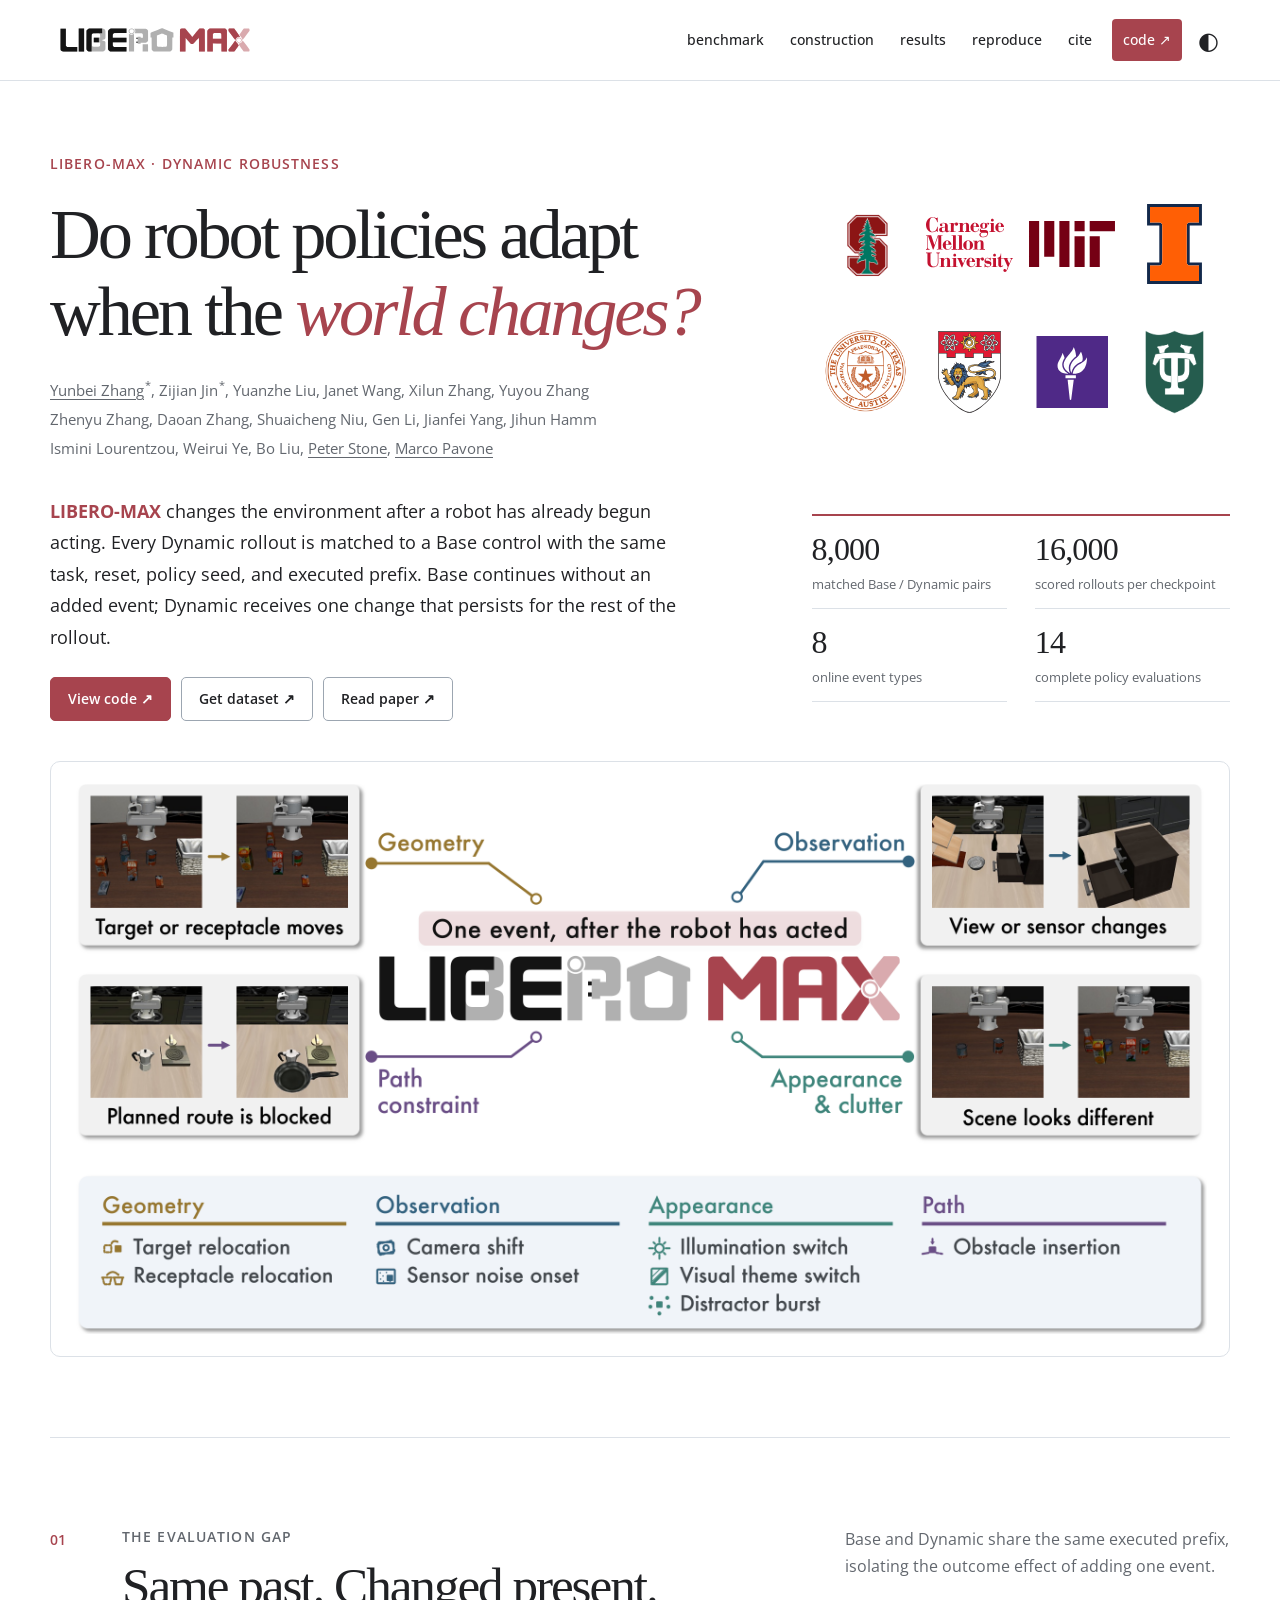
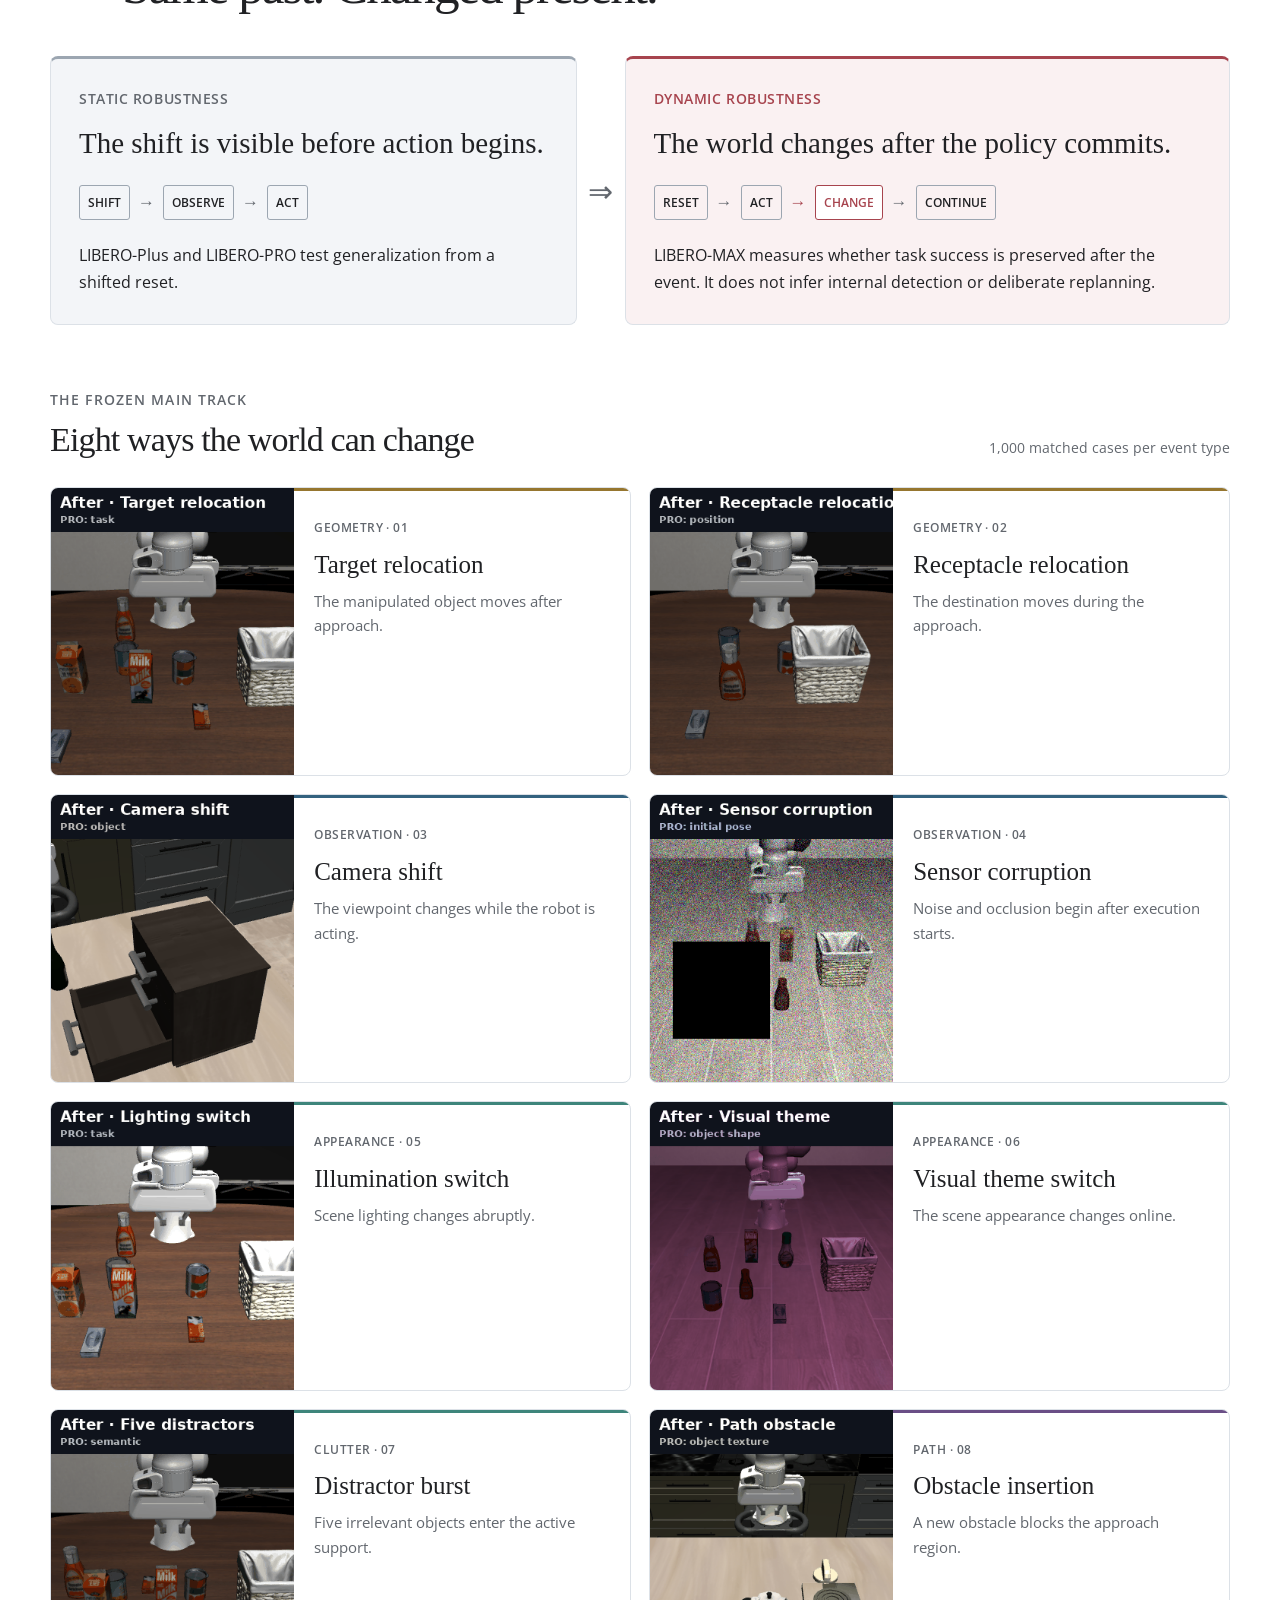
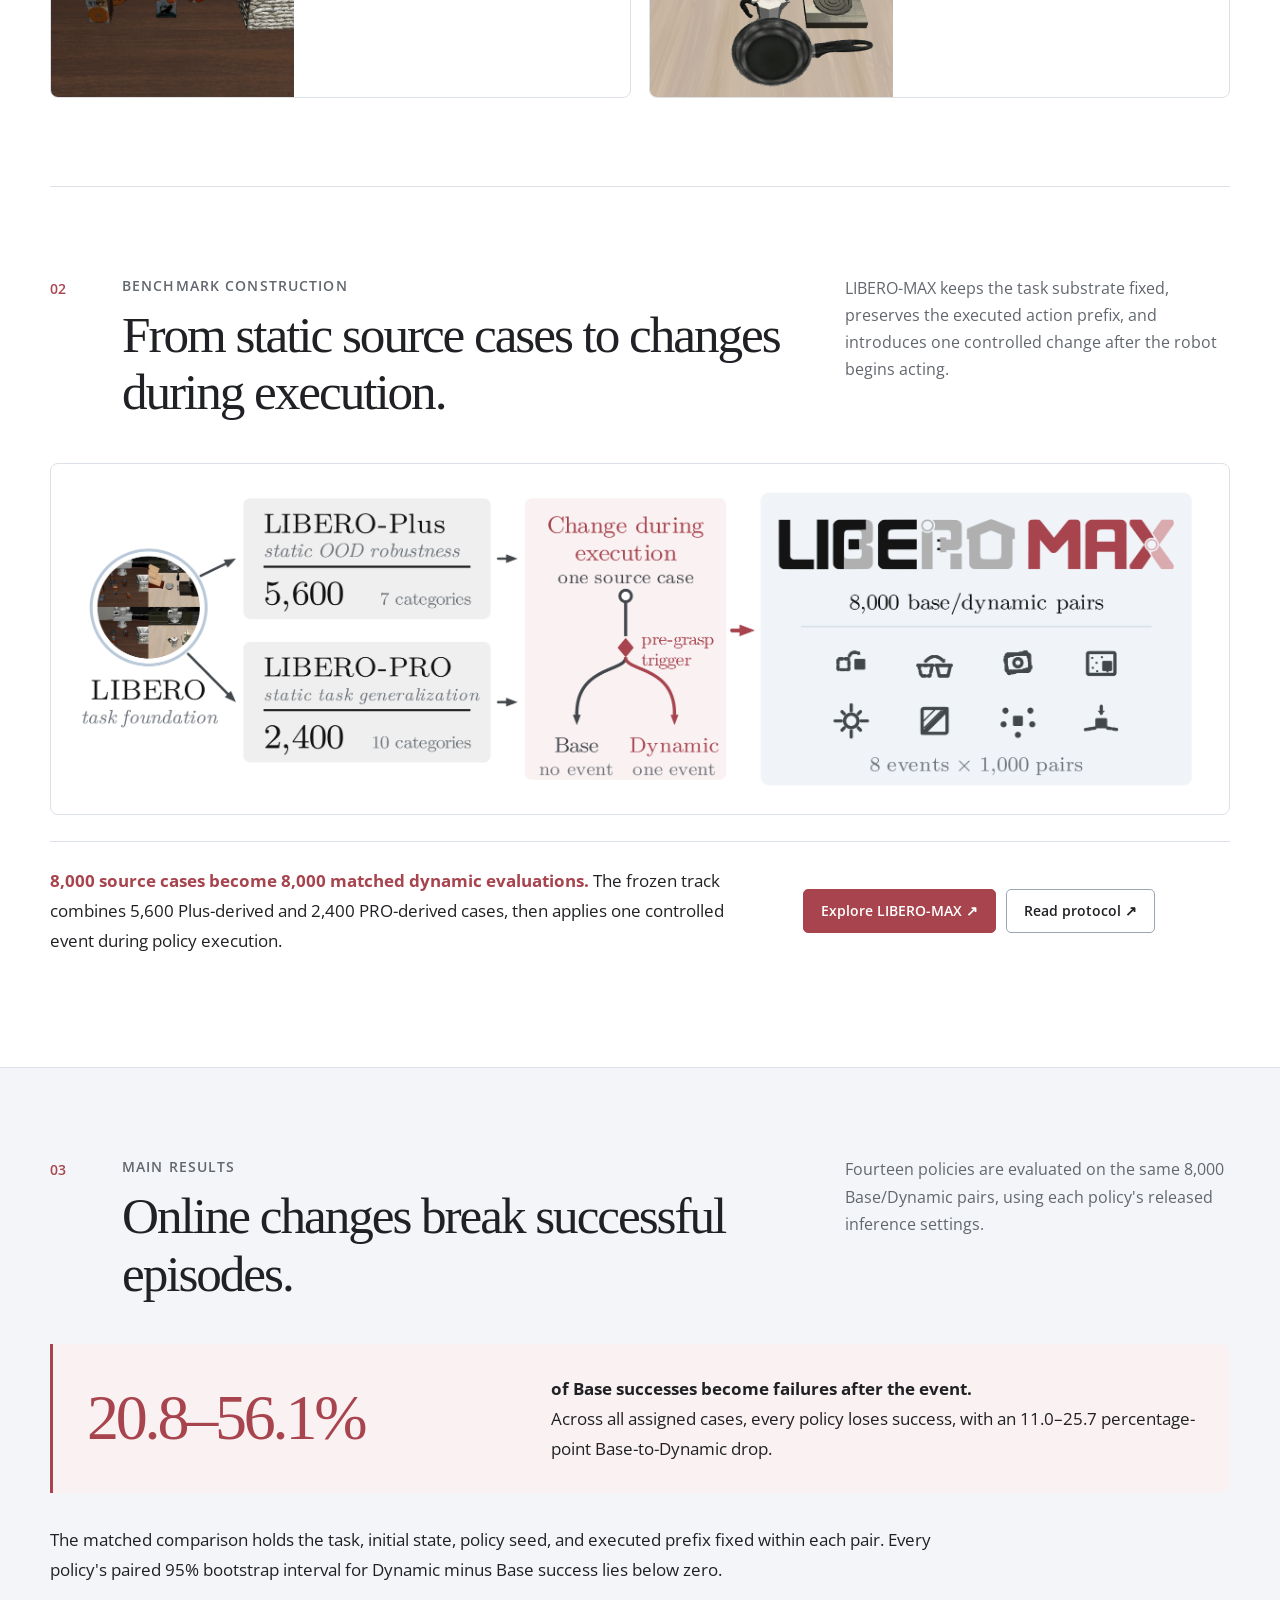
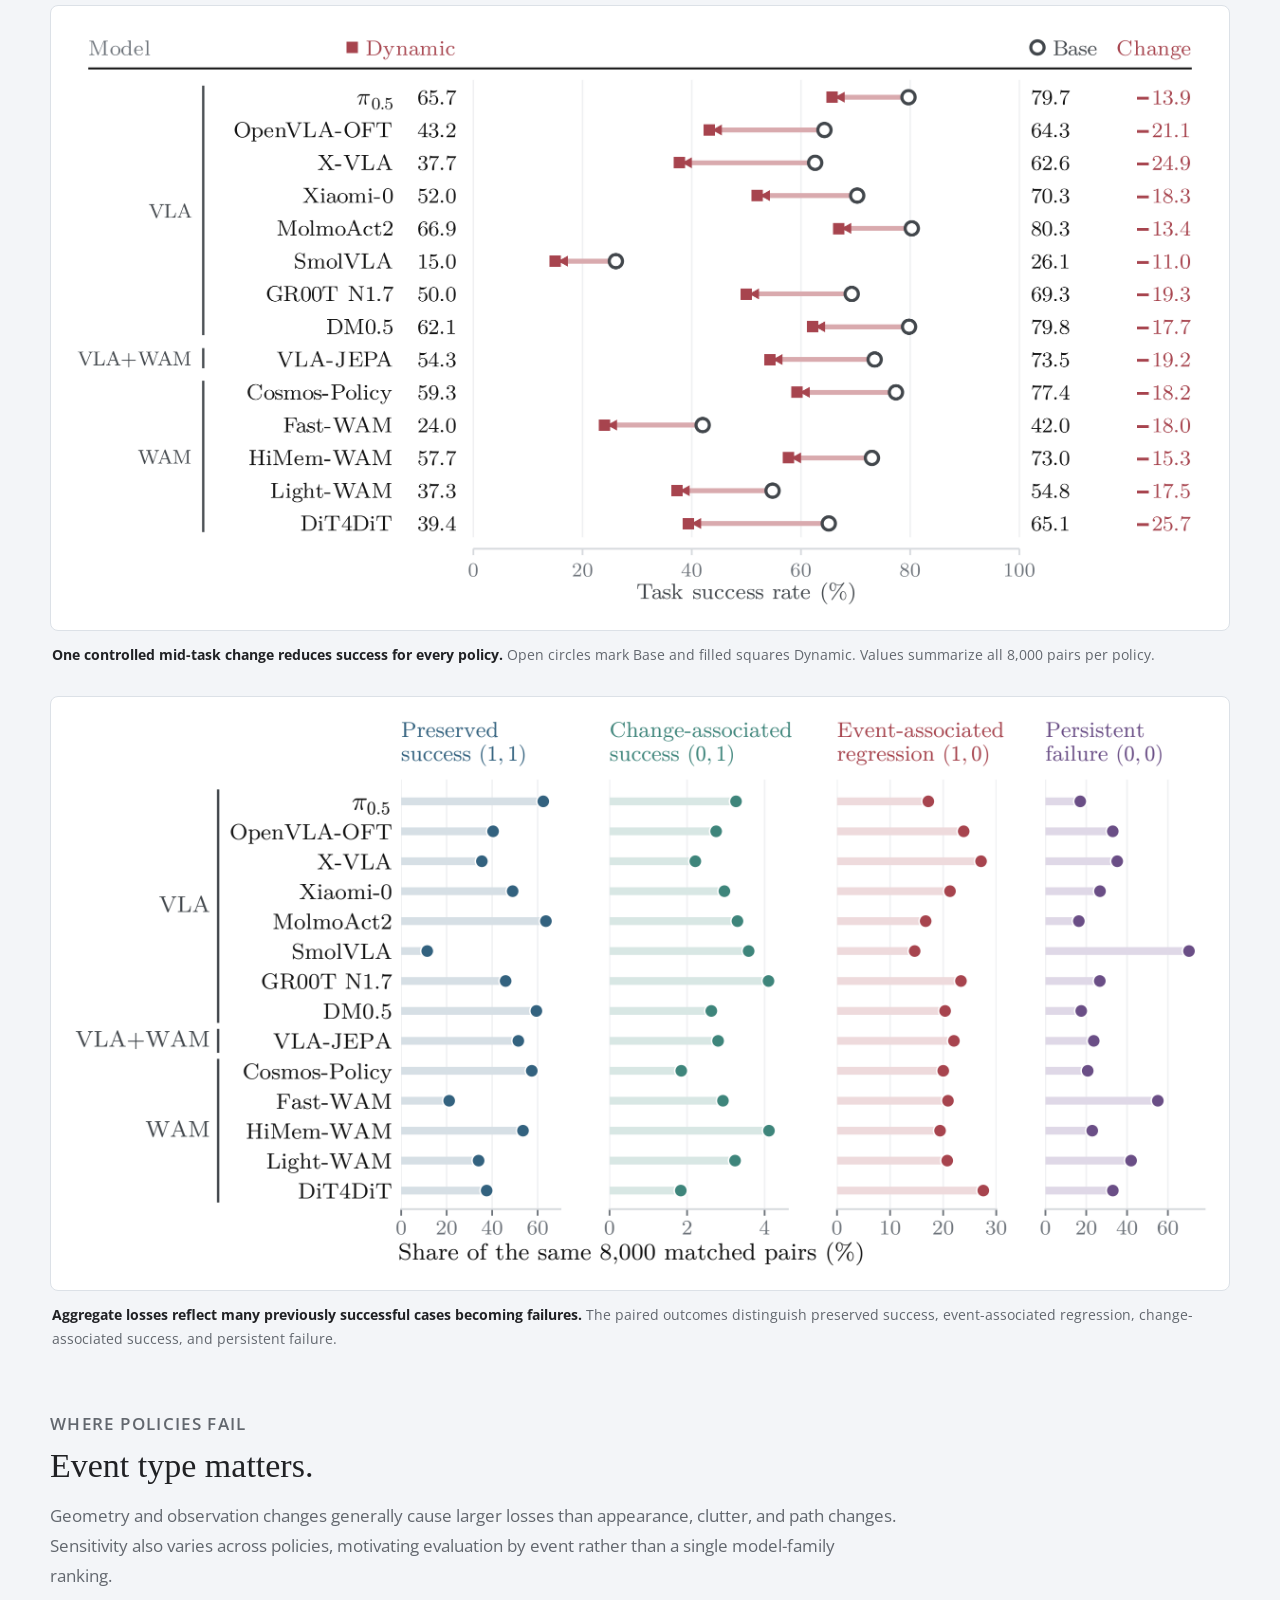
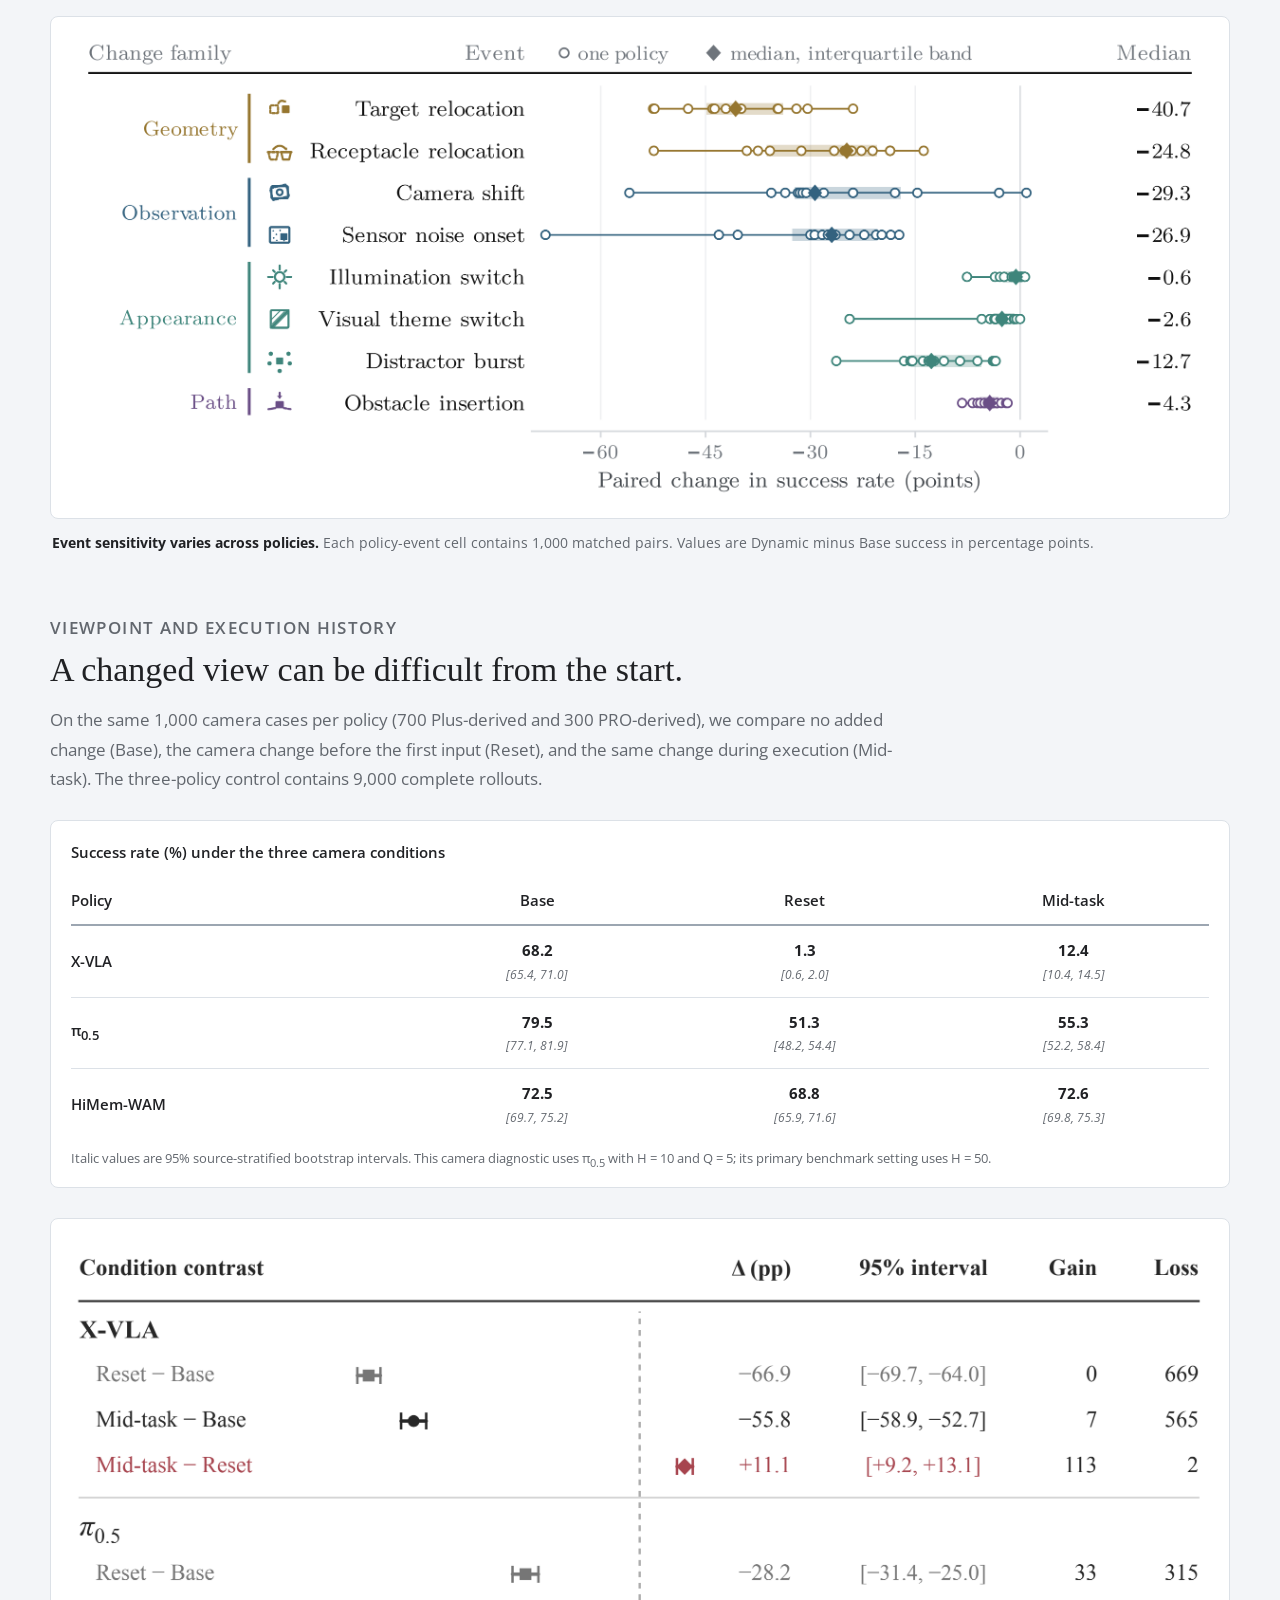
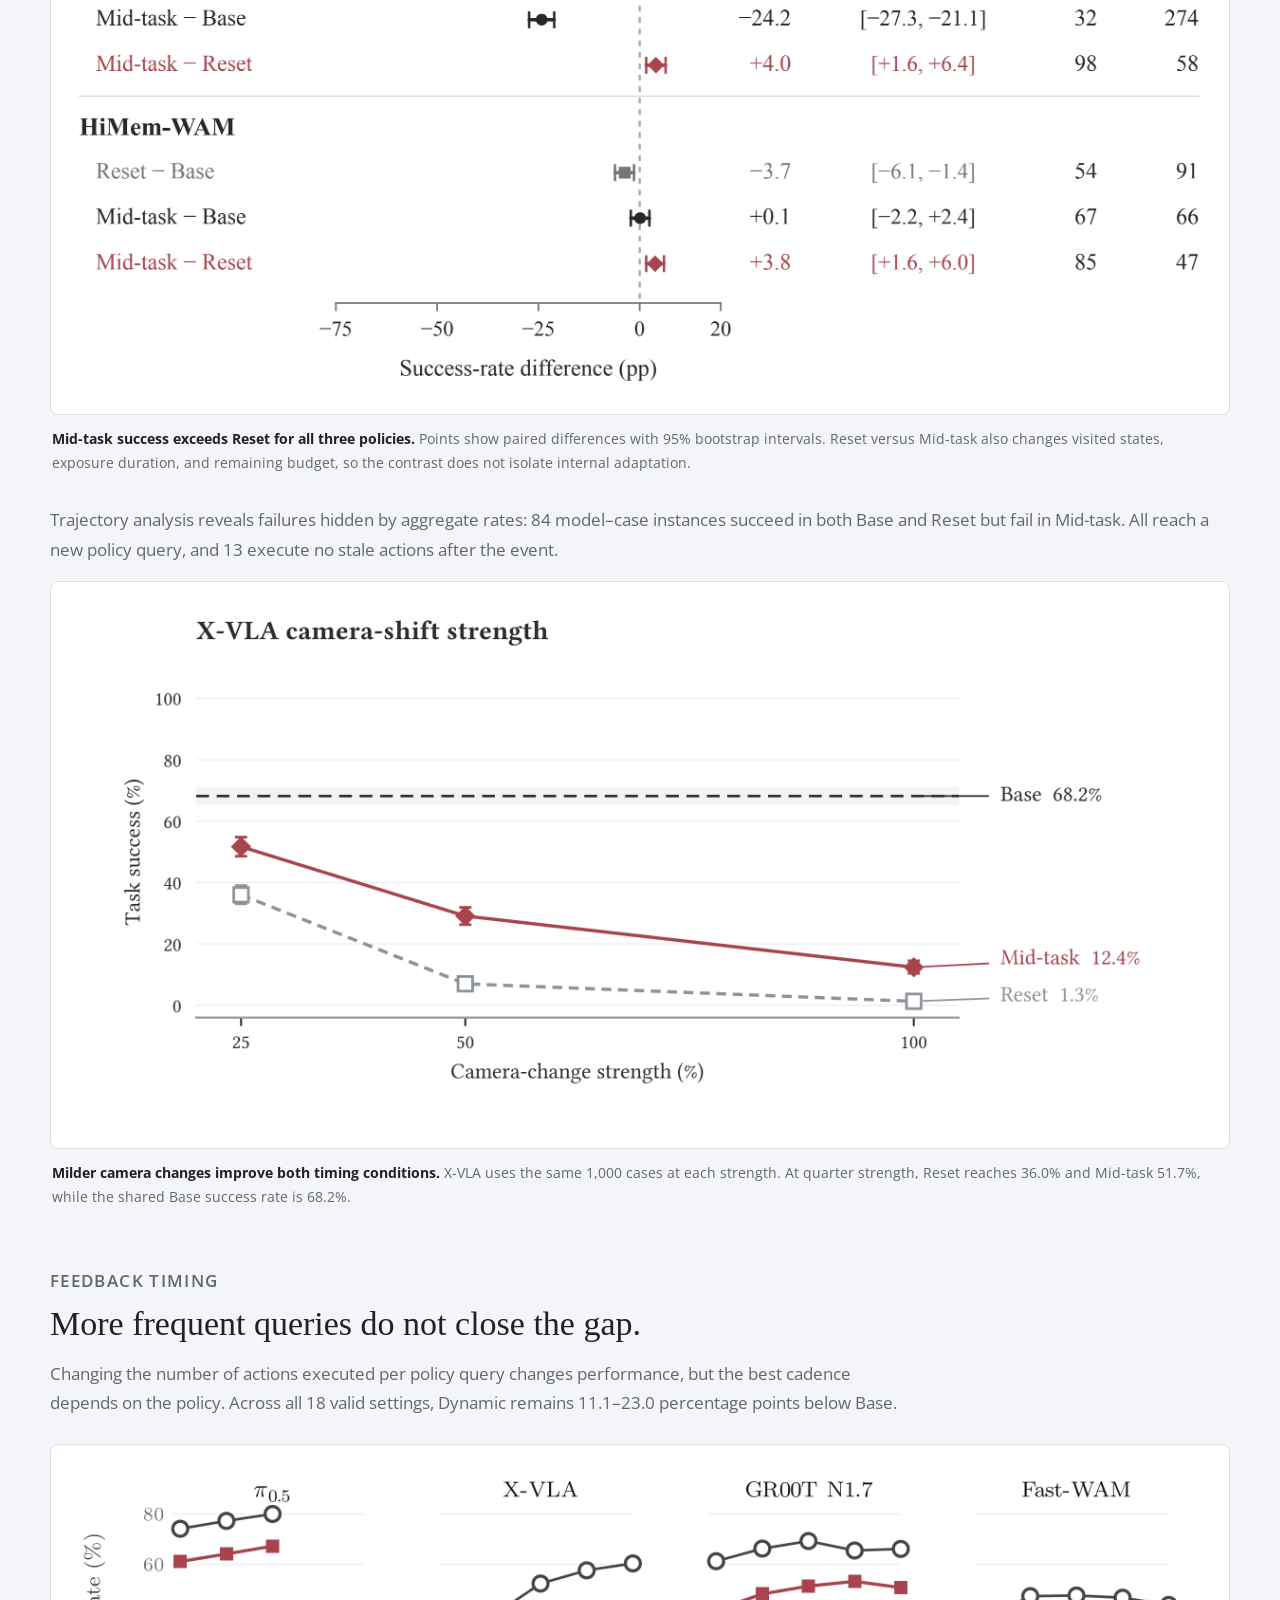
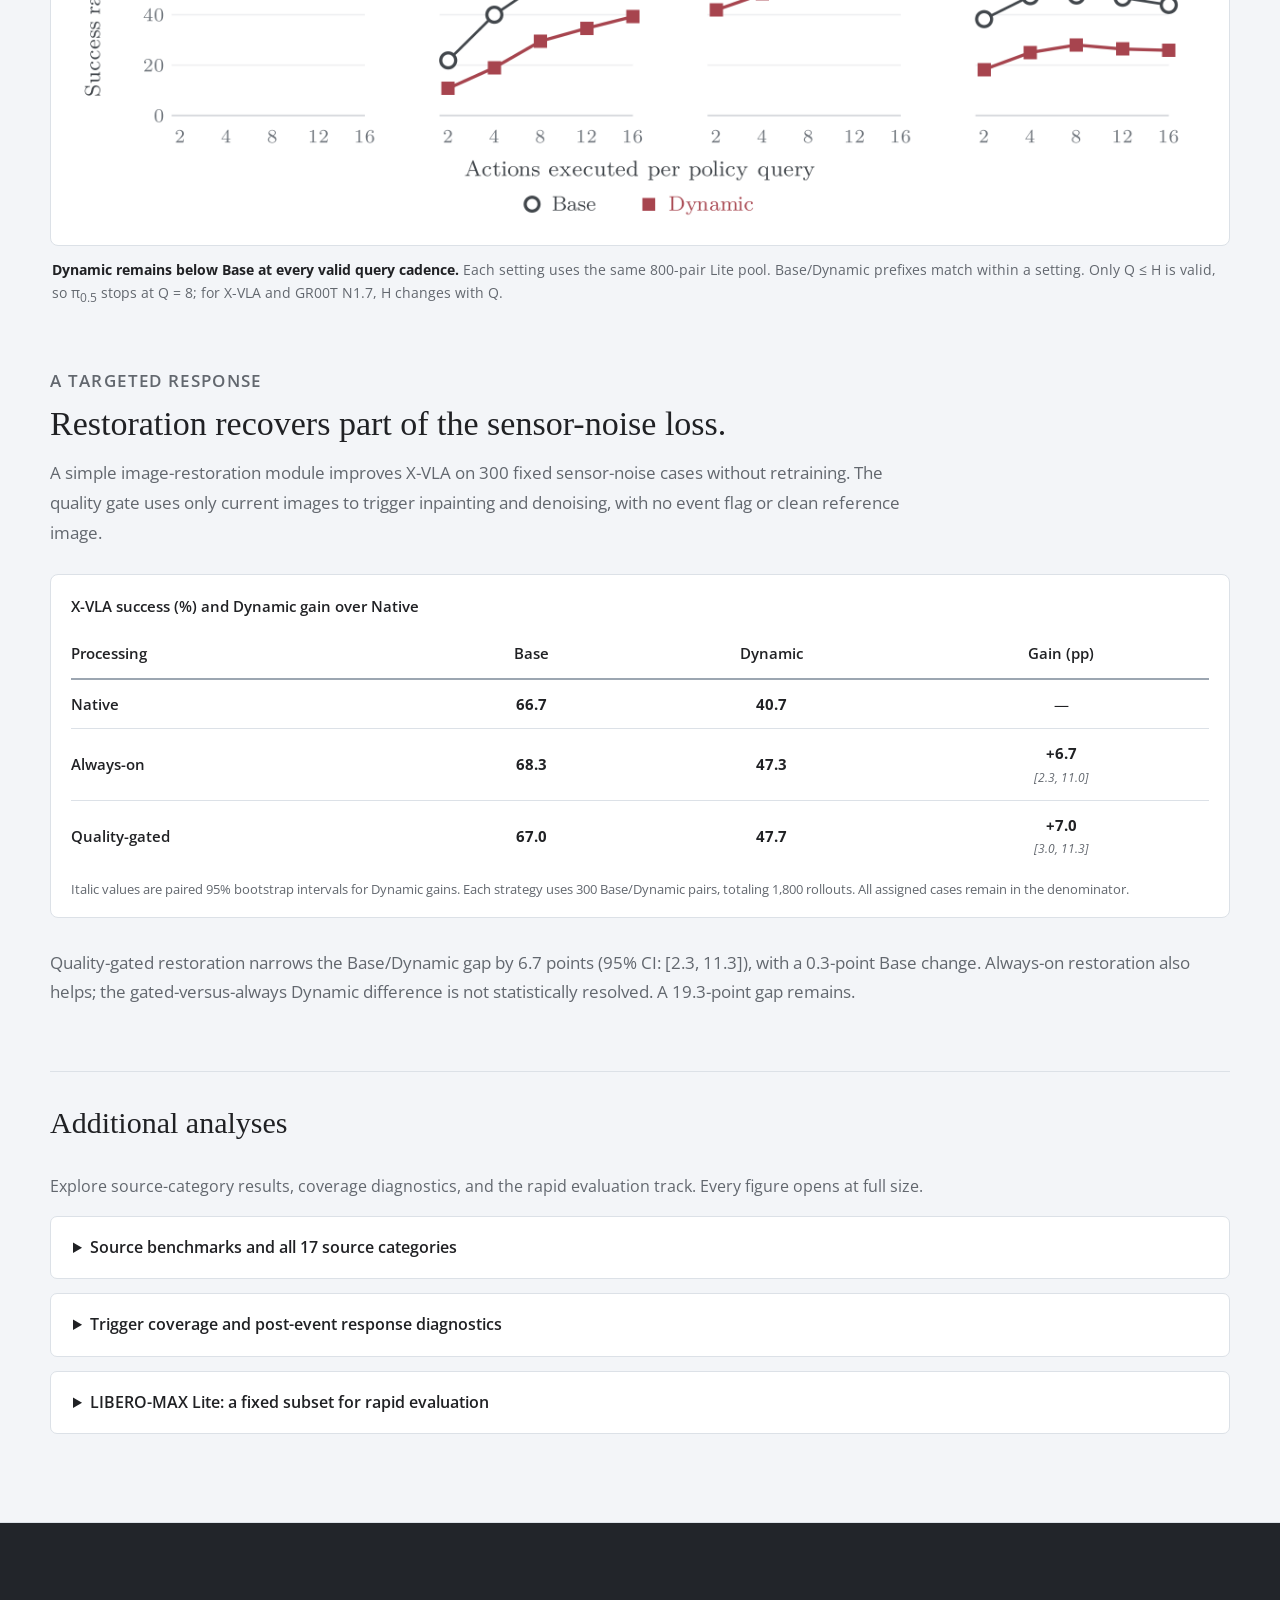
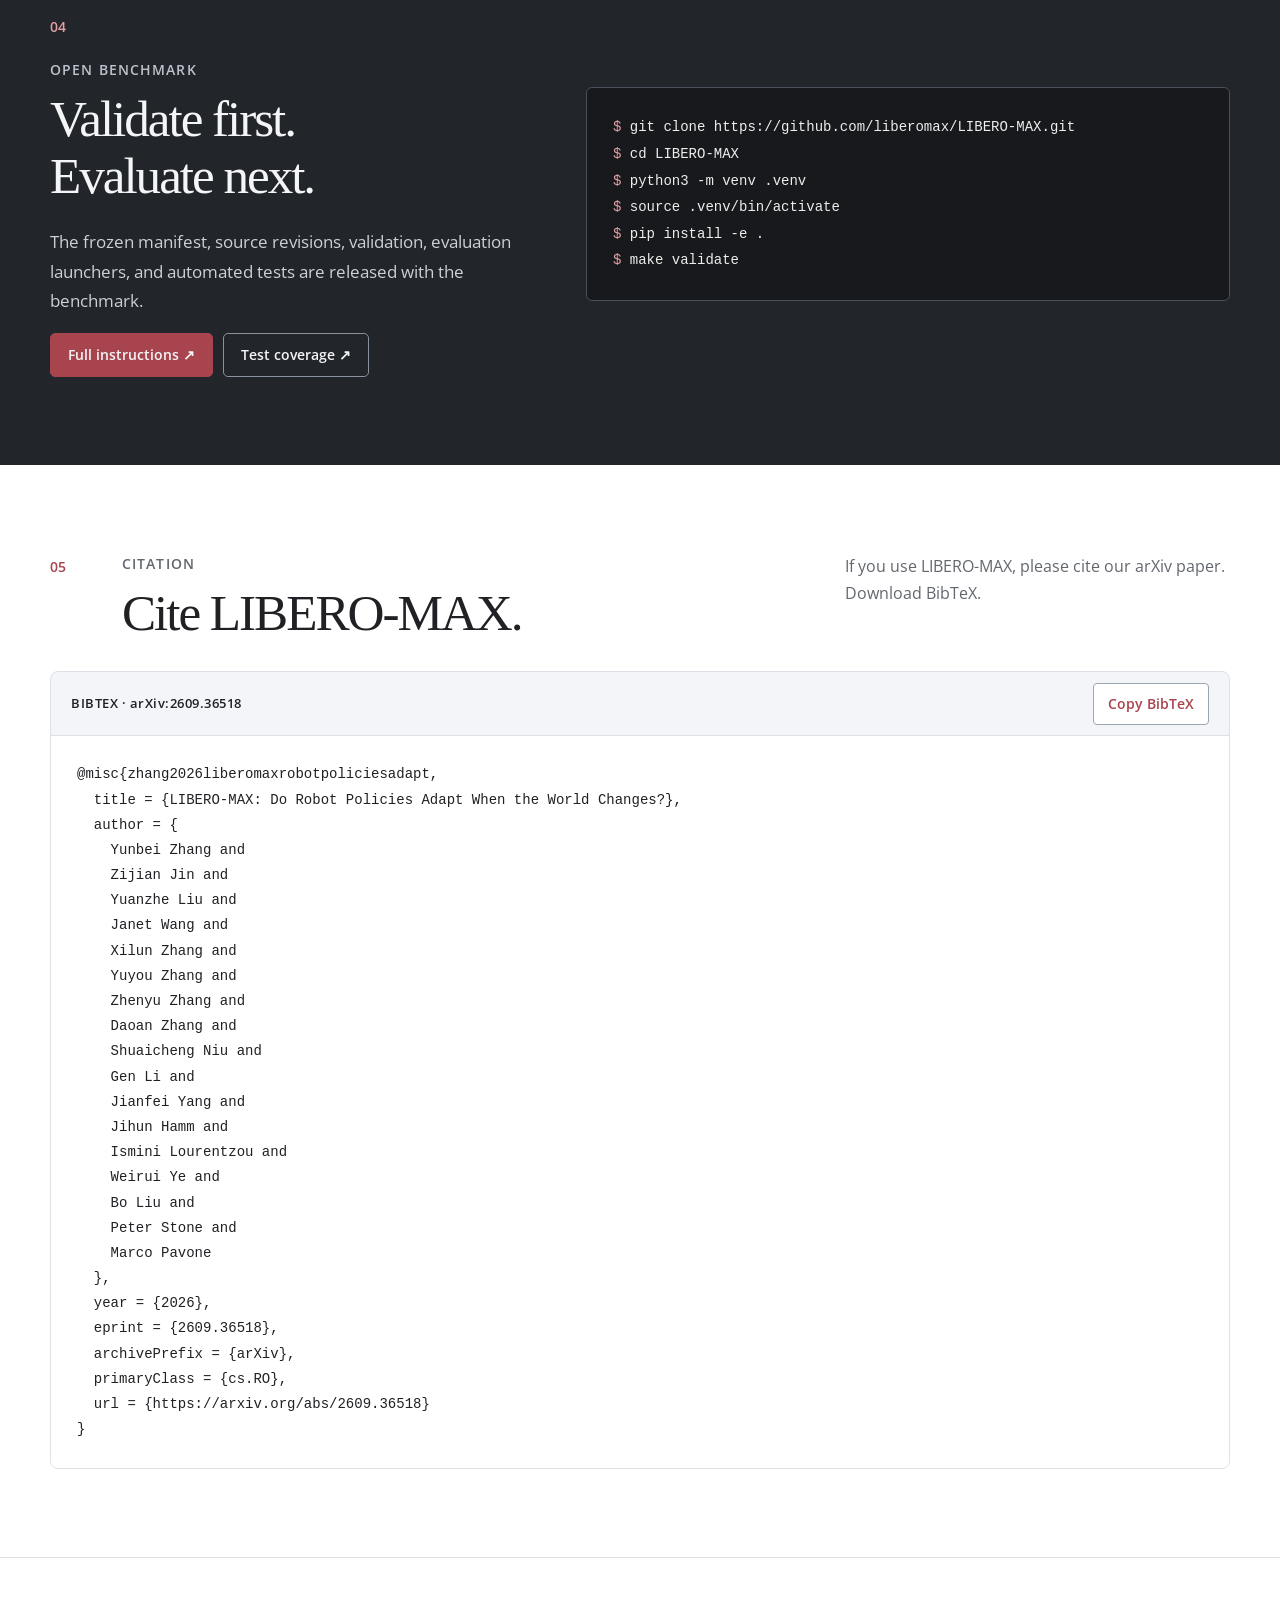
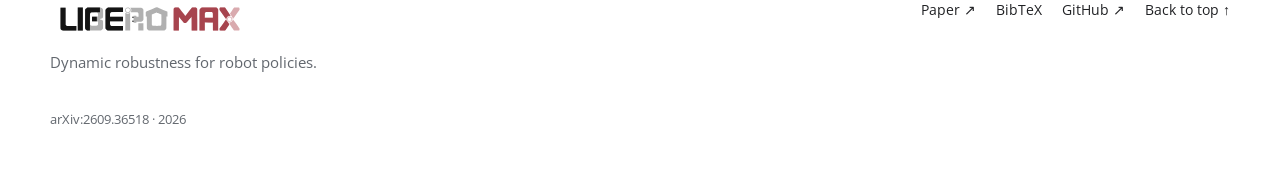
==== commit c8c60164: "Revert "Add real paired rollout demos and eight-event video walls" This reverts commit 694e81e9c4518" ====
--- a/index.html
+++ b/index.html
@@ -146,8 +146,6 @@
 .additional-results{margin-top:64px;padding-top:32px;border-top:1px solid var(--line)}.additional-results>h3{font-size:30px;font-weight:500;line-height:1.25}.additional-results>p{color:var(--muted);font-size:16px}.additional-results details{border:1px solid var(--line);border-radius:7px;margin-top:14px;background:var(--bg)}.additional-results summary{cursor:pointer;padding:18px 22px;font-weight:600;font-size:16px;line-height:1.6}.additional-results summary:hover{color:var(--accent)}.additional-results summary:focus-visible{outline:3px solid var(--accent);outline-offset:2px}.additional-results details[open] summary{border-bottom:1px solid var(--line);color:var(--accent)}.detail-content{padding:24px}.detail-content>p{color:var(--muted);font-size:16px}.detail-content figure:last-child{margin-bottom:0}
 @media(max-width:720px){.authors{font-size:14px;line-height:1.9;margin-top:23px}.authors .author-row{white-space:normal}.analysis-block{margin-top:44px}.table-wrap{padding:2px 12px 12px}.result-table{font-size:13px}.result-table th,.result-table td{padding:11px 9px}.result-table td em{font-size:11px}.detail-content{padding:14px}.additional-results summary{padding:16px;font-size:15px}.additional-results{margin-top:46px}figcaption{font-size:13px}}
   </style>
-  <link rel="stylesheet" href="assets/demos/gallery.css">
-  <script defer src="assets/demos/gallery.js"></script>
   <script>
     try {
       const savedTheme = localStorage.getItem("libero-max-theme");
@@ -209,27 +207,11 @@
           <div class="metric"><span class="metric-value">14</span><span class="metric-label">complete policy evaluations</span></div>
         </aside>
       </div>
-      <div class="demo-showcase" id="live-demos" aria-label="Live simulation examples">
- <div class="demo-wall-head"><div><span class="live-label">Real simulation · Dynamic rollouts</span><h2>The world changes mid-task.</h2></div>
- <div class="wall-controls"><div class="case-switch" role="group" aria-label="Video wall example set"><button type="button" data-wall-case="1" aria-pressed="true">Examples 01</button><button type="button" data-wall-case="2" aria-pressed="false">Examples 02</button></div><button class="wall-pause" type="button" aria-pressed="false">Pause wall</button></div></div>
- <div class="rollout-wall"><a class="wall-tile" href="#demo-target_relocation" data-show-demo="target-relocation-1" aria-label="Watch the full target relocation comparison">
-  <video muted loop playsinline preload="none" width="256" height="256" poster="assets/demos/target-relocation-1-wall.webp" data-event="target-relocation" data-src="assets/demos/target-relocation-1-wall.mp4" aria-hidden="true"></video>
-  <span class="wall-caption"><small>Geometry</small>Target relocation</span></a><a class="wall-tile" href="#demo-receptacle_relocation" data-show-demo="receptacle-relocation-1" aria-label="Watch the full receptacle relocation comparison">
-  <video muted loop playsinline preload="none" width="256" height="256" poster="assets/demos/receptacle-relocation-1-wall.webp" data-event="receptacle-relocation" data-src="assets/demos/receptacle-relocation-1-wall.mp4" aria-hidden="true"></video>
-  <span class="wall-caption"><small>Geometry</small>Receptacle relocation</span></a><a class="wall-tile" href="#demo-camera_shift" data-show-demo="camera-shift-1" aria-label="Watch the full camera shift comparison">
-  <video muted loop playsinline preload="none" width="256" height="256" poster="assets/demos/camera-shift-1-wall.webp" data-event="camera-shift" data-src="assets/demos/camera-shift-1-wall.mp4" aria-hidden="true"></video>
-  <span class="wall-caption"><small>Observation</small>Camera shift</span></a><a class="wall-tile" href="#demo-sensor_noise_onset" data-show-demo="sensor-noise-onset-1" aria-label="Watch the full sensor corruption comparison">
-  <video muted loop playsinline preload="none" width="256" height="256" poster="assets/demos/sensor-noise-onset-1-wall.webp" data-event="sensor-noise-onset" data-src="assets/demos/sensor-noise-onset-1-wall.mp4" aria-hidden="true"></video>
-  <span class="wall-caption"><small>Observation</small>Sensor corruption</span></a><a class="wall-tile" href="#demo-illumination_switch" data-show-demo="illumination-switch-1" aria-label="Watch the full illumination switch comparison">
-  <video muted loop playsinline preload="none" width="256" height="256" poster="assets/demos/illumination-switch-1-wall.webp" data-event="illumination-switch" data-src="assets/demos/illumination-switch-1-wall.mp4" aria-hidden="true"></video>
-  <span class="wall-caption"><small>Appearance</small>Illumination switch</span></a><a class="wall-tile" href="#demo-visual_theme_switch" data-show-demo="visual-theme-switch-1" aria-label="Watch the full visual theme switch comparison">
-  <video muted loop playsinline preload="none" width="256" height="256" poster="assets/demos/visual-theme-switch-1-wall.webp" data-event="visual-theme-switch" data-src="assets/demos/visual-theme-switch-1-wall.mp4" aria-hidden="true"></video>
-  <span class="wall-caption"><small>Appearance</small>Visual theme switch</span></a><a class="wall-tile" href="#demo-distractor_burst" data-show-demo="distractor-burst-1" aria-label="Watch the full distractor burst comparison">
-  <video muted loop playsinline preload="none" width="256" height="256" poster="assets/demos/distractor-burst-1-wall.webp" data-event="distractor-burst" data-src="assets/demos/distractor-burst-1-wall.mp4" aria-hidden="true"></video>
-  <span class="wall-caption"><small>Clutter</small>Distractor burst</span></a><a class="wall-tile" href="#demo-obstacle_insertion" data-show-demo="obstacle-insertion-1" aria-label="Watch the full obstacle insertion comparison">
-  <video muted loop playsinline preload="none" width="256" height="256" poster="assets/demos/obstacle-insertion-1-wall.webp" data-event="obstacle-insertion" data-src="assets/demos/obstacle-insertion-1-wall.mp4" aria-hidden="true"></video>
-  <span class="wall-caption"><small>Path</small>Obstacle insertion</span></a></div>
- <div class="demo-wall-foot"><span>Eight event types. Watch the change, then compare both outcomes below.</span><a href="demos.html">Open 16-case video wall ↗</a></div></div>
+      <figure class="hero-artwork">
+        <a href="assets/figures/benchmark_overview.png?v=20260924" target="_blank" rel="noreferrer" aria-label="Open the benchmark overview at full size">
+          <img width="2400" height="1164" src="assets/figures/benchmark_overview.png?v=20260924" alt="LIBERO-MAX introduces one event during execution and compares a no-event Base rollout with a Dynamic rollout sharing the same executed prefix">
+        </a>
+      </figure>
     </section>
 
     <section class="section shell" id="benchmark">
@@ -251,29 +233,17 @@
           <p>LIBERO-MAX measures whether task success is preserved after the event. It does not infer internal detection or deliberate replanning.</p>
         </article>
       </div>
-      <details class="protocol-overview"><summary>See the paired evaluation protocol</summary>      <figure class="hero-artwork">
-        <a href="assets/figures/benchmark_overview.png?v=20260924" target="_blank" rel="noreferrer" aria-label="Open the benchmark overview at full size">
-          <img width="2400" height="1164" src="assets/figures/benchmark_overview.png?v=20260924" alt="LIBERO-MAX introduces one event during execution and compares a no-event Base rollout with a Dynamic rollout sharing the same executed prefix">
-        </a>
-      </figure></details>
       <div class="event-heading"><div><p class="section-kicker">the frozen main track</p><h3>Eight ways the world can change</h3></div><p>1,000 matched cases per event type</p></div>
-      <p class="gallery-context"><strong>16 real paired examples · Model: π<sub>0.5</sub>.</strong> Choose two cases for each event. Each video shows the shared past, the change step, and both final outcomes. These illustrative cases are selected from Base-success / Dynamic-failure pairs; aggregate results follow below.</p><div class="event-grid rollout-gallery"><article class="event-card family-geometry" id="demo-target_relocation"><div class="event-copy"><span>GEOMETRY · 01</span><h4>Target relocation</h4><p>The manipulated object moves after approach.</p></div>
- <video class="paired-video" controls muted playsinline preload="none" width="600" height="432" poster="assets/demos/target-relocation-1-poster.webp" data-src="assets/demos/target-relocation-1.mp4" aria-label="Target relocation: synchronized Base and Dynamic task execution"></video>
- <div class="demo-case-footer"><div class="case-switch" role="group" aria-label="Target relocation examples"><button type="button" data-demo-case="target-relocation-1" aria-pressed="true">Case 01</button><button type="button" data-demo-case="target-relocation-2" aria-pressed="false">Case 02</button></div><a data-download href="assets/demos/target-relocation-1.mp4" download>Download MP4 ↓</a></div></article><article class="event-card family-geometry" id="demo-receptacle_relocation"><div class="event-copy"><span>GEOMETRY · 02</span><h4>Receptacle relocation</h4><p>The destination moves during the approach.</p></div>
- <video class="paired-video" controls muted playsinline preload="none" width="600" height="432" poster="assets/demos/receptacle-relocation-1-poster.webp" data-src="assets/demos/receptacle-relocation-1.mp4" aria-label="Receptacle relocation: synchronized Base and Dynamic task execution"></video>
- <div class="demo-case-footer"><div class="case-switch" role="group" aria-label="Receptacle relocation examples"><button type="button" data-demo-case="receptacle-relocation-1" aria-pressed="true">Case 01</button><button type="button" data-demo-case="receptacle-relocation-2" aria-pressed="false">Case 02</button></div><a data-download href="assets/demos/receptacle-relocation-1.mp4" download>Download MP4 ↓</a></div></article><article class="event-card family-observation" id="demo-camera_shift"><div class="event-copy"><span>OBSERVATION · 03</span><h4>Camera shift</h4><p>The viewpoint changes while the robot is acting.</p></div>
- <video class="paired-video" controls muted playsinline preload="none" width="600" height="432" poster="assets/demos/camera-shift-1-poster.webp" data-src="assets/demos/camera-shift-1.mp4" aria-label="Camera shift: synchronized Base and Dynamic task execution"></video>
- <div class="demo-case-footer"><div class="case-switch" role="group" aria-label="Camera shift examples"><button type="button" data-demo-case="camera-shift-1" aria-pressed="true">Case 01</button><button type="button" data-demo-case="camera-shift-2" aria-pressed="false">Case 02</button></div><a data-download href="assets/demos/camera-shift-1.mp4" download>Download MP4 ↓</a></div></article><article class="event-card family-observation" id="demo-sensor_noise_onset"><div class="event-copy"><span>OBSERVATION · 04</span><h4>Sensor corruption</h4><p>Noise and occlusion begin after execution starts.</p></div>
- <video class="paired-video" controls muted playsinline preload="none" width="600" height="432" poster="assets/demos/sensor-noise-onset-1-poster.webp" data-src="assets/demos/sensor-noise-onset-1.mp4" aria-label="Sensor corruption: synchronized Base and Dynamic task execution"></video>
- <div class="demo-case-footer"><div class="case-switch" role="group" aria-label="Sensor corruption examples"><button type="button" data-demo-case="sensor-noise-onset-1" aria-pressed="true">Case 01</button><button type="button" data-demo-case="sensor-noise-onset-2" aria-pressed="false">Case 02</button></div><a data-download href="assets/demos/sensor-noise-onset-1.mp4" download>Download MP4 ↓</a></div></article><article class="event-card family-appearance" id="demo-illumination_switch"><div class="event-copy"><span>APPEARANCE · 05</span><h4>Illumination switch</h4><p>Scene lighting changes abruptly.</p></div>
- <video class="paired-video" controls muted playsinline preload="none" width="600" height="432" poster="assets/demos/illumination-switch-1-poster.webp" data-src="assets/demos/illumination-switch-1.mp4" aria-label="Illumination switch: synchronized Base and Dynamic task execution"></video>
- <div class="demo-case-footer"><div class="case-switch" role="group" aria-label="Illumination switch examples"><button type="button" data-demo-case="illumination-switch-1" aria-pressed="true">Case 01</button><button type="button" data-demo-case="illumination-switch-2" aria-pressed="false">Case 02</button></div><a data-download href="assets/demos/illumination-switch-1.mp4" download>Download MP4 ↓</a></div></article><article class="event-card family-appearance" id="demo-visual_theme_switch"><div class="event-copy"><span>APPEARANCE · 06</span><h4>Visual theme switch</h4><p>The scene appearance changes online.</p></div>
- <video class="paired-video" controls muted playsinline preload="none" width="600" height="432" poster="assets/demos/visual-theme-switch-1-poster.webp" data-src="assets/demos/visual-theme-switch-1.mp4" aria-label="Visual theme switch: synchronized Base and Dynamic task execution"></video>
- <div class="demo-case-footer"><div class="case-switch" role="group" aria-label="Visual theme switch examples"><button type="button" data-demo-case="visual-theme-switch-1" aria-pressed="true">Case 01</button><button type="button" data-demo-case="visual-theme-switch-2" aria-pressed="false">Case 02</button></div><a data-download href="assets/demos/visual-theme-switch-1.mp4" download>Download MP4 ↓</a></div></article><article class="event-card family-appearance" id="demo-distractor_burst"><div class="event-copy"><span>CLUTTER · 07</span><h4>Distractor burst</h4><p>Five irrelevant objects enter the active support.</p></div>
- <video class="paired-video" controls muted playsinline preload="none" width="600" height="432" poster="assets/demos/distractor-burst-1-poster.webp" data-src="assets/demos/distractor-burst-1.mp4" aria-label="Distractor burst: synchronized Base and Dynamic task execution"></video>
- <div class="demo-case-footer"><div class="case-switch" role="group" aria-label="Distractor burst examples"><button type="button" data-demo-case="distractor-burst-1" aria-pressed="true">Case 01</button><button type="button" data-demo-case="distractor-burst-2" aria-pressed="false">Case 02</button></div><a data-download href="assets/demos/distractor-burst-1.mp4" download>Download MP4 ↓</a></div></article><article class="event-card family-path" id="demo-obstacle_insertion"><div class="event-copy"><span>PATH · 08</span><h4>Obstacle insertion</h4><p>A new obstacle blocks the approach region.</p></div>
- <video class="paired-video" controls muted playsinline preload="none" width="600" height="432" poster="assets/demos/obstacle-insertion-1-poster.webp" data-src="assets/demos/obstacle-insertion-1.mp4" aria-label="Obstacle insertion: synchronized Base and Dynamic task execution"></video>
- <div class="demo-case-footer"><div class="case-switch" role="group" aria-label="Obstacle insertion examples"><button type="button" data-demo-case="obstacle-insertion-1" aria-pressed="true">Case 01</button><button type="button" data-demo-case="obstacle-insertion-2" aria-pressed="false">Case 02</button></div><a data-download href="assets/demos/obstacle-insertion-1.mp4" download>Download MP4 ↓</a></div></article></div>
+      <div class="event-grid">
+        <article class="event-card family-geometry"><img width="320" height="378" src="assets/media/target-relocation.gif" alt="Target relocation animation" loading="lazy"><div class="event-copy"><span>GEOMETRY · 01</span><h4>Target relocation</h4><p>The manipulated object moves after approach.</p></div></article>
+        <article class="event-card family-geometry"><img width="320" height="378" src="assets/media/receptacle-relocation.gif" alt="Receptacle relocation animation" loading="lazy"><div class="event-copy"><span>GEOMETRY · 02</span><h4>Receptacle relocation</h4><p>The destination moves during the approach.</p></div></article>
+        <article class="event-card family-observation"><img width="320" height="378" src="assets/media/camera-shift.gif" alt="Camera shift animation" loading="lazy"><div class="event-copy"><span>OBSERVATION · 03</span><h4>Camera shift</h4><p>The viewpoint changes while the robot is acting.</p></div></article>
+        <article class="event-card family-observation"><img width="320" height="378" src="assets/media/sensor-noise-onset.gif" alt="Sensor corruption animation" loading="lazy"><div class="event-copy"><span>OBSERVATION · 04</span><h4>Sensor corruption</h4><p>Noise and occlusion begin after execution starts.</p></div></article>
+        <article class="event-card family-appearance"><img width="320" height="378" src="assets/media/illumination-switch.gif" alt="Illumination switch animation" loading="lazy"><div class="event-copy"><span>APPEARANCE · 05</span><h4>Illumination switch</h4><p>Scene lighting changes abruptly.</p></div></article>
+        <article class="event-card family-appearance"><img width="320" height="378" src="assets/media/visual-theme-switch.gif" alt="Visual theme switch animation" loading="lazy"><div class="event-copy"><span>APPEARANCE · 06</span><h4>Visual theme switch</h4><p>The scene appearance changes online.</p></div></article>
+        <article class="event-card family-appearance"><img width="320" height="378" src="assets/media/distractor-burst.gif" alt="Distractor burst animation" loading="lazy"><div class="event-copy"><span>CLUTTER · 07</span><h4>Distractor burst</h4><p>Five irrelevant objects enter the active support.</p></div></article>
+        <article class="event-card family-path"><img width="320" height="378" src="assets/media/obstacle-insertion.gif" alt="Obstacle insertion animation" loading="lazy"><div class="event-copy"><span>PATH · 08</span><h4>Obstacle insertion</h4><p>A new obstacle blocks the approach region.</p></div></article>
+      </div>
     </section>
 
     <section class="section construction-section shell" id="lineage">
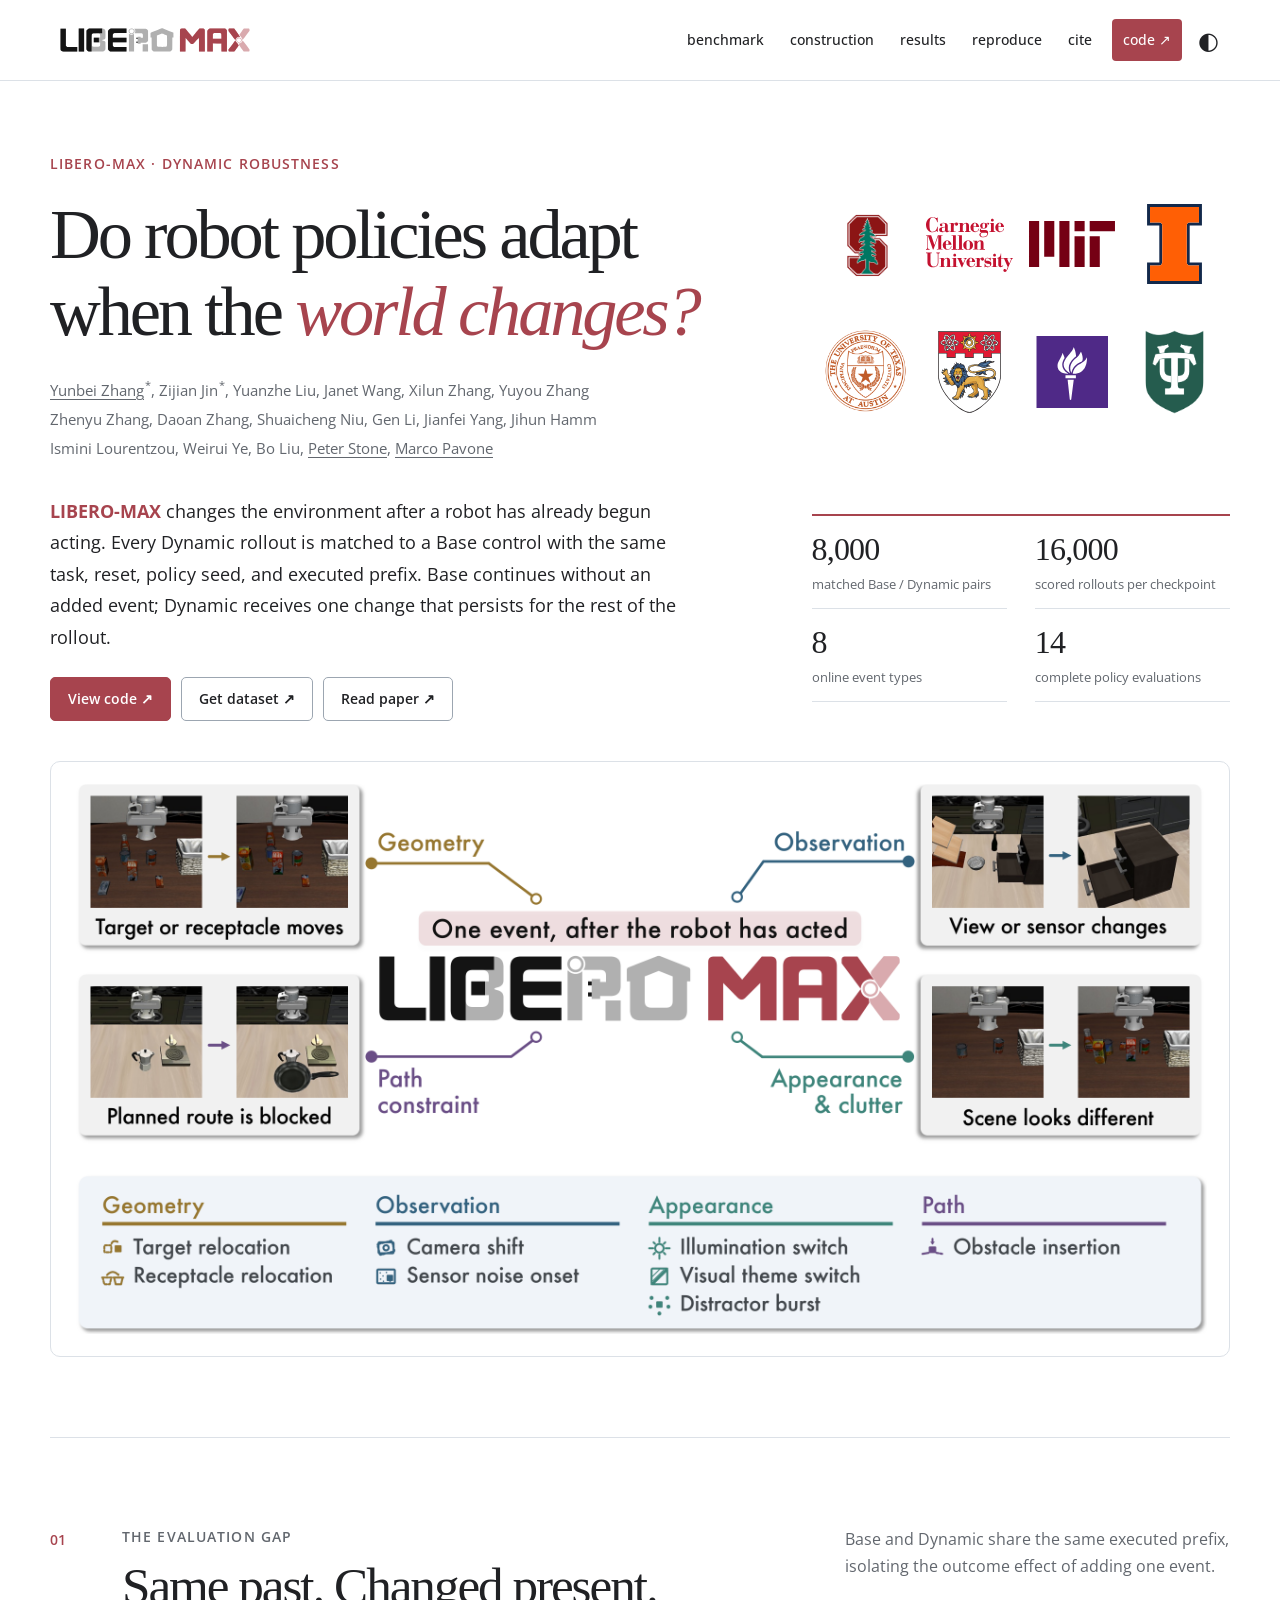
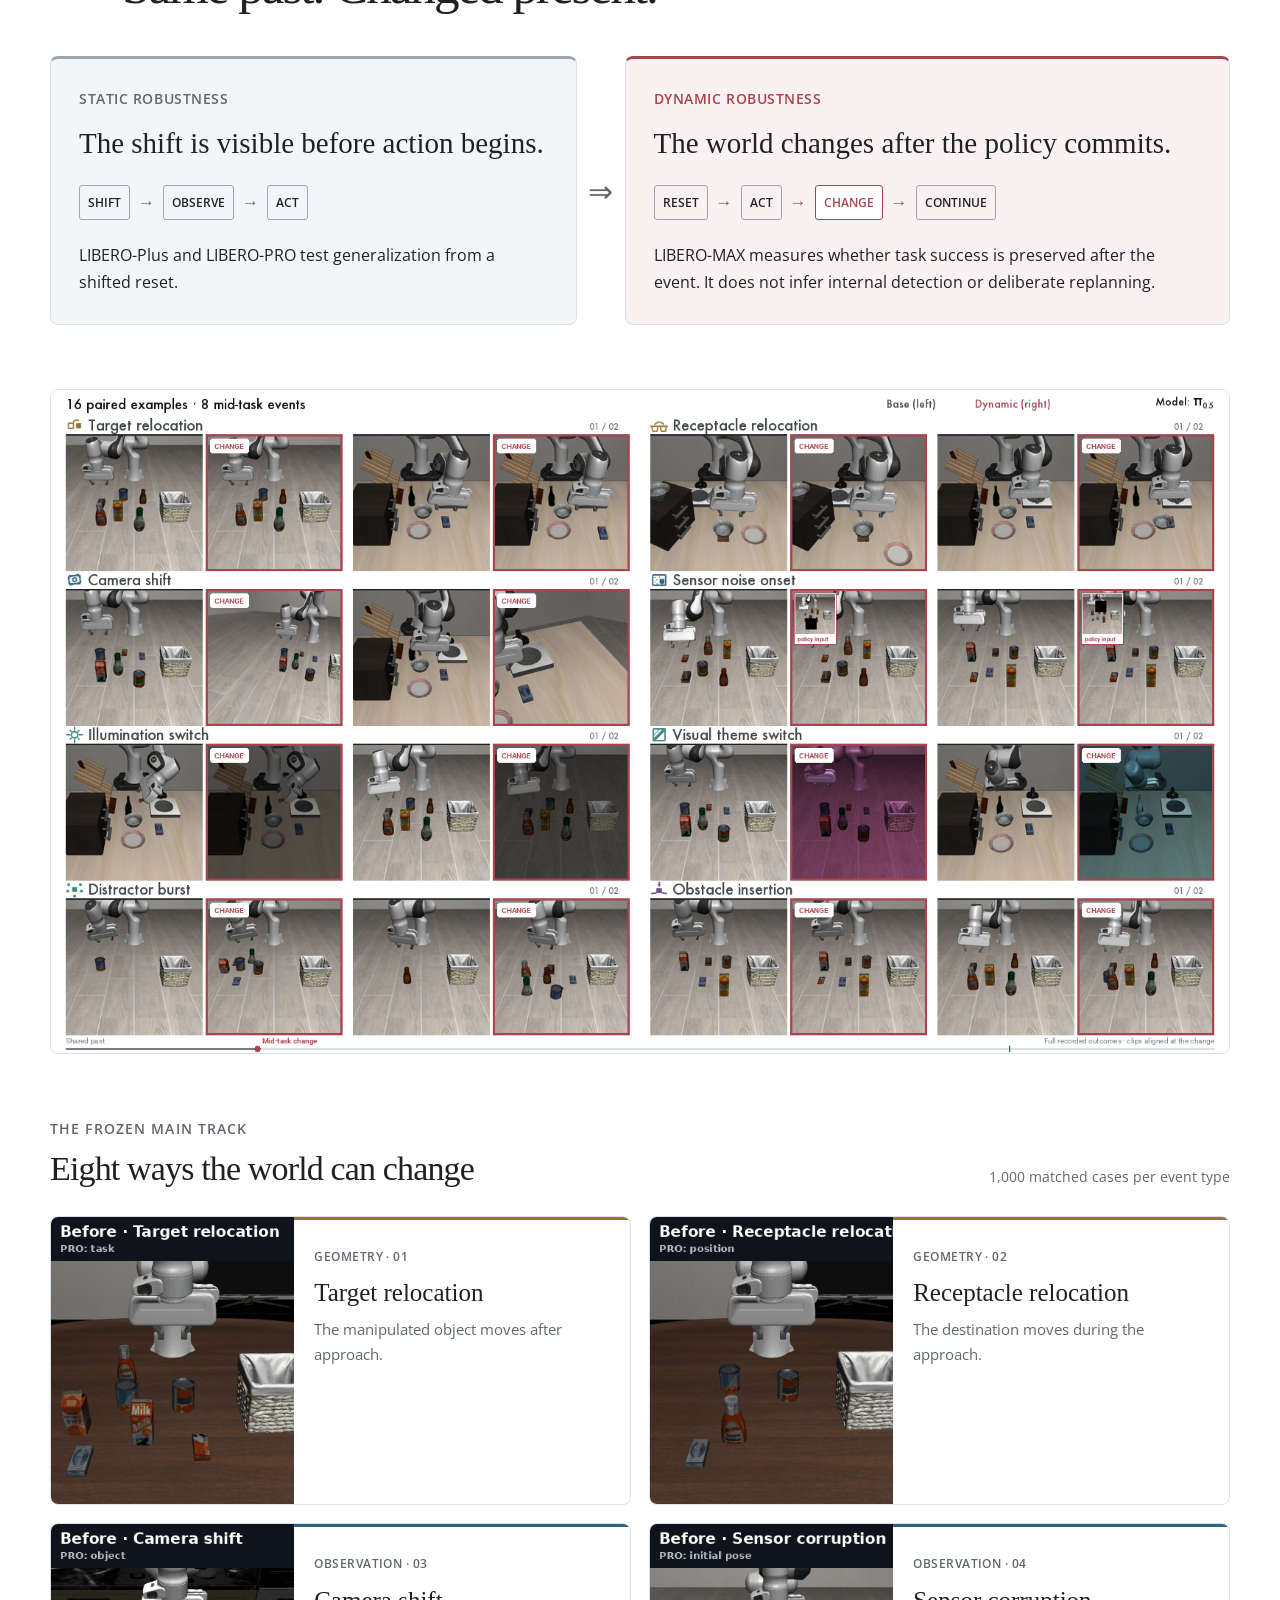
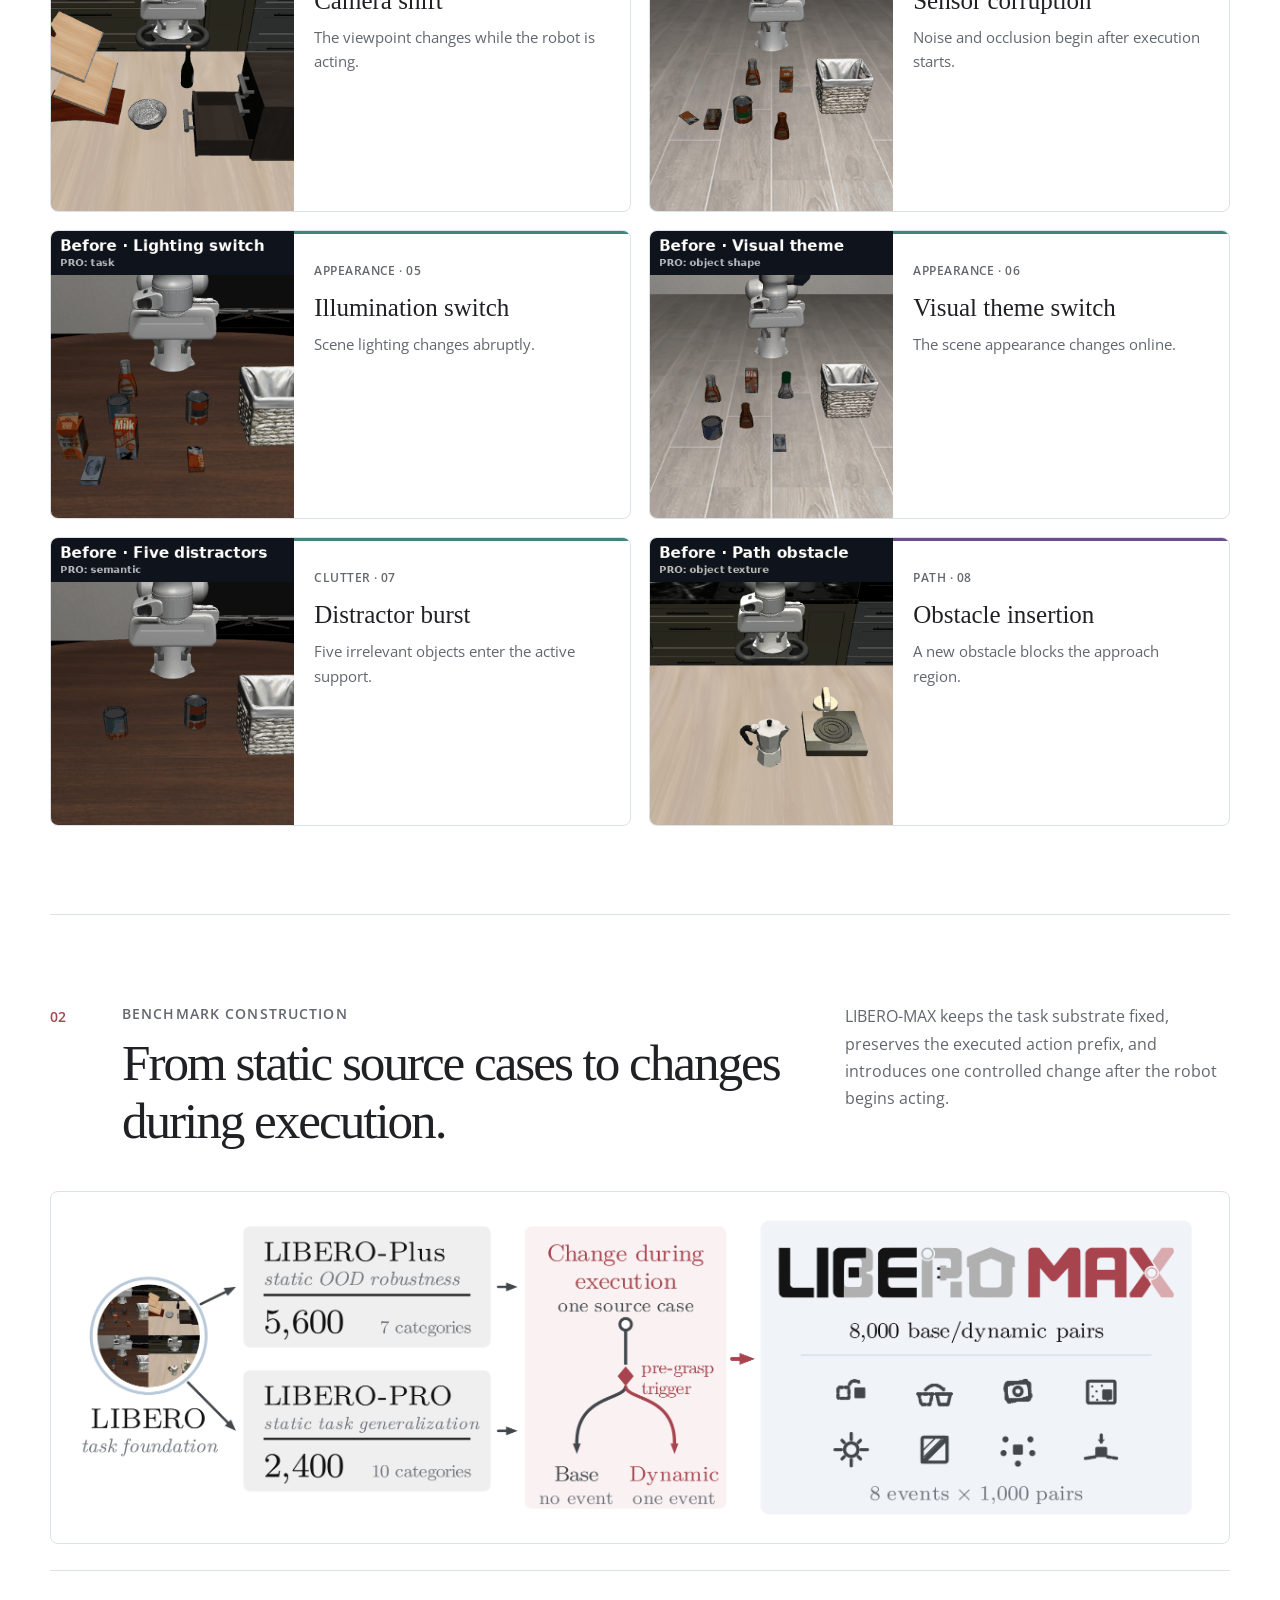
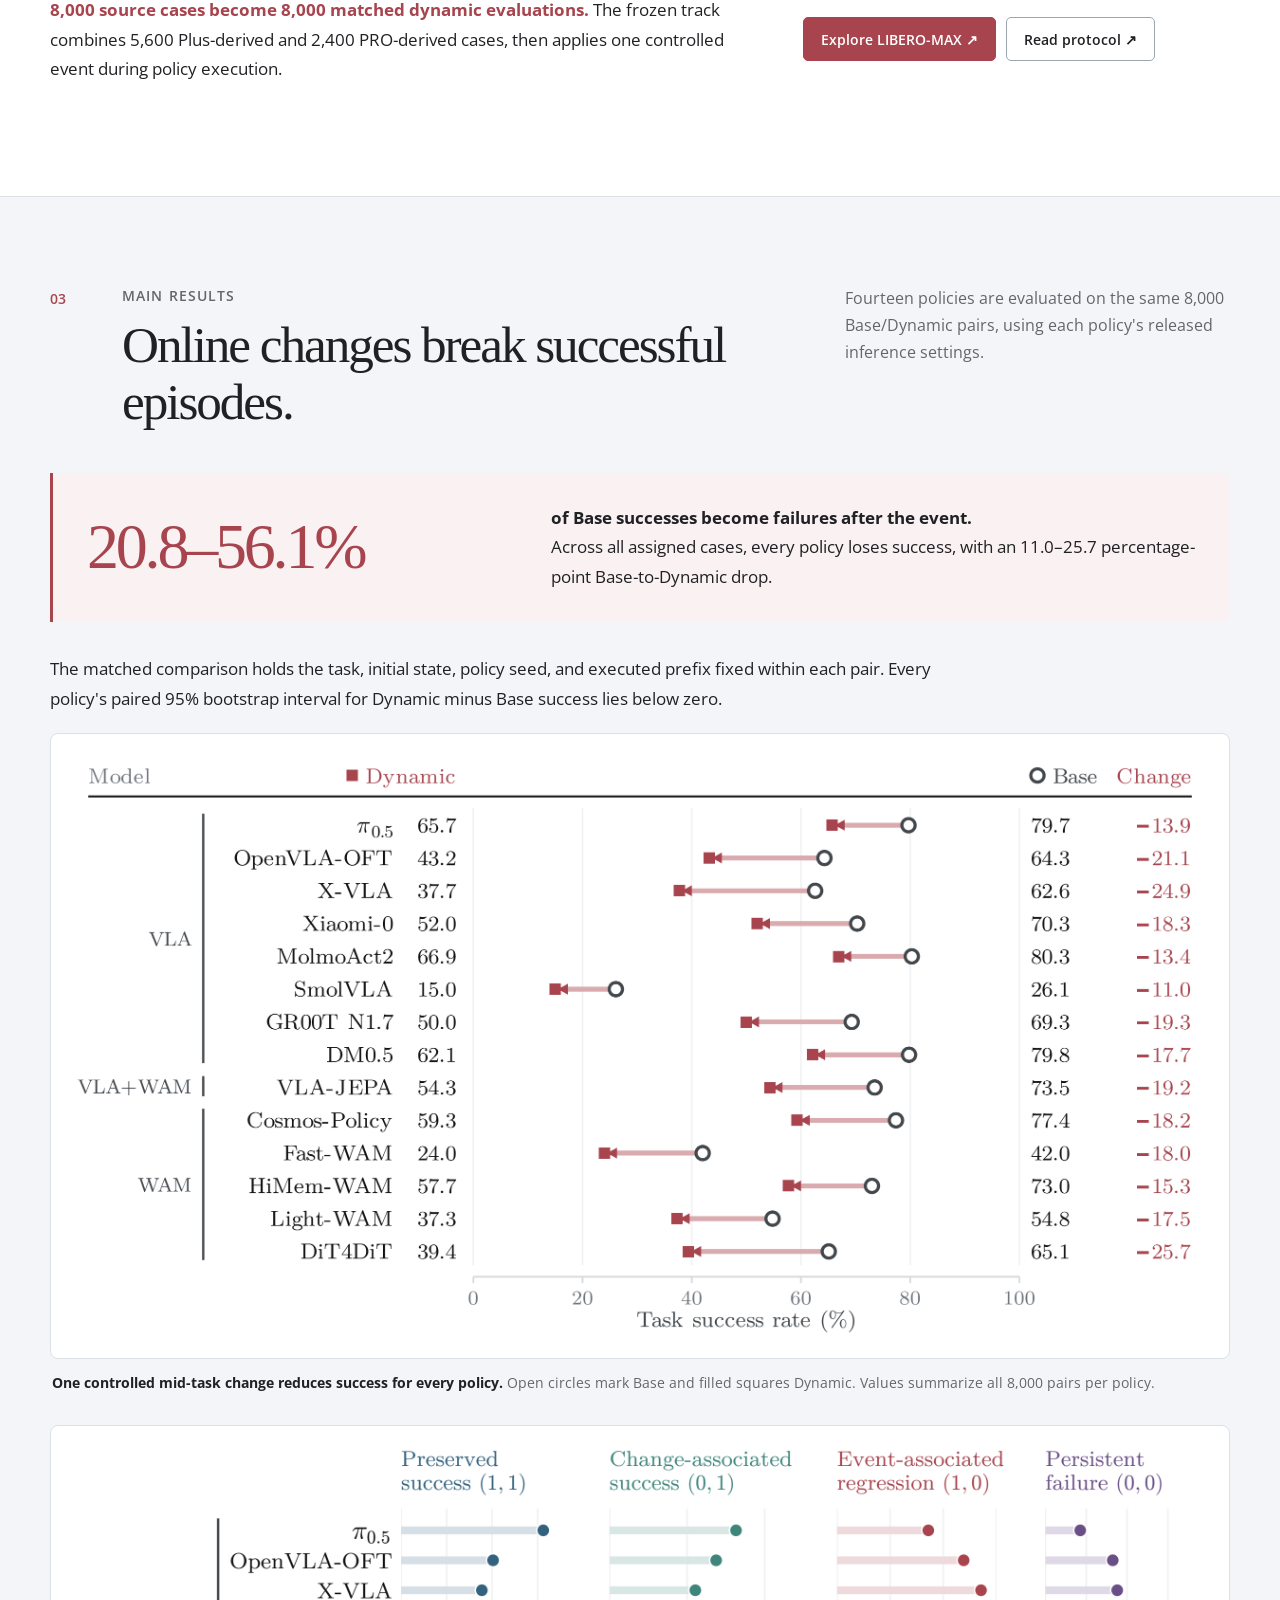
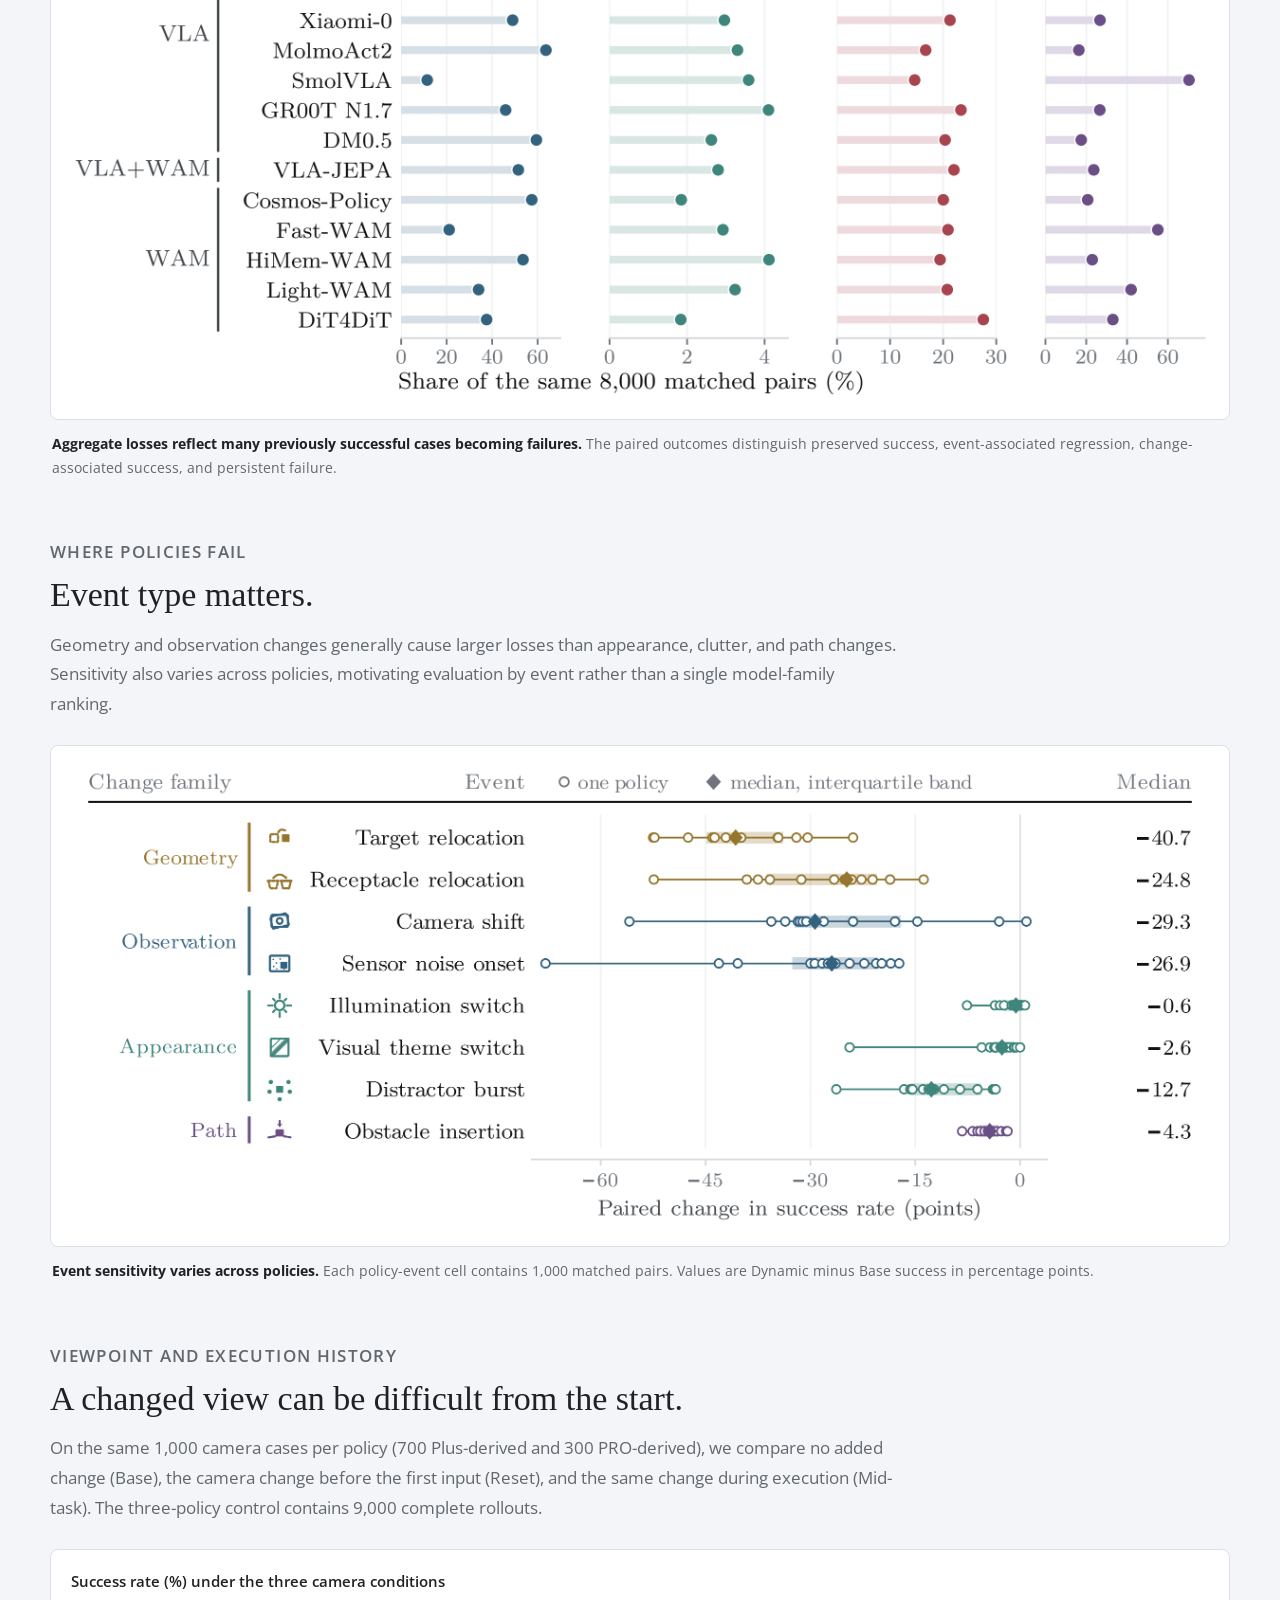
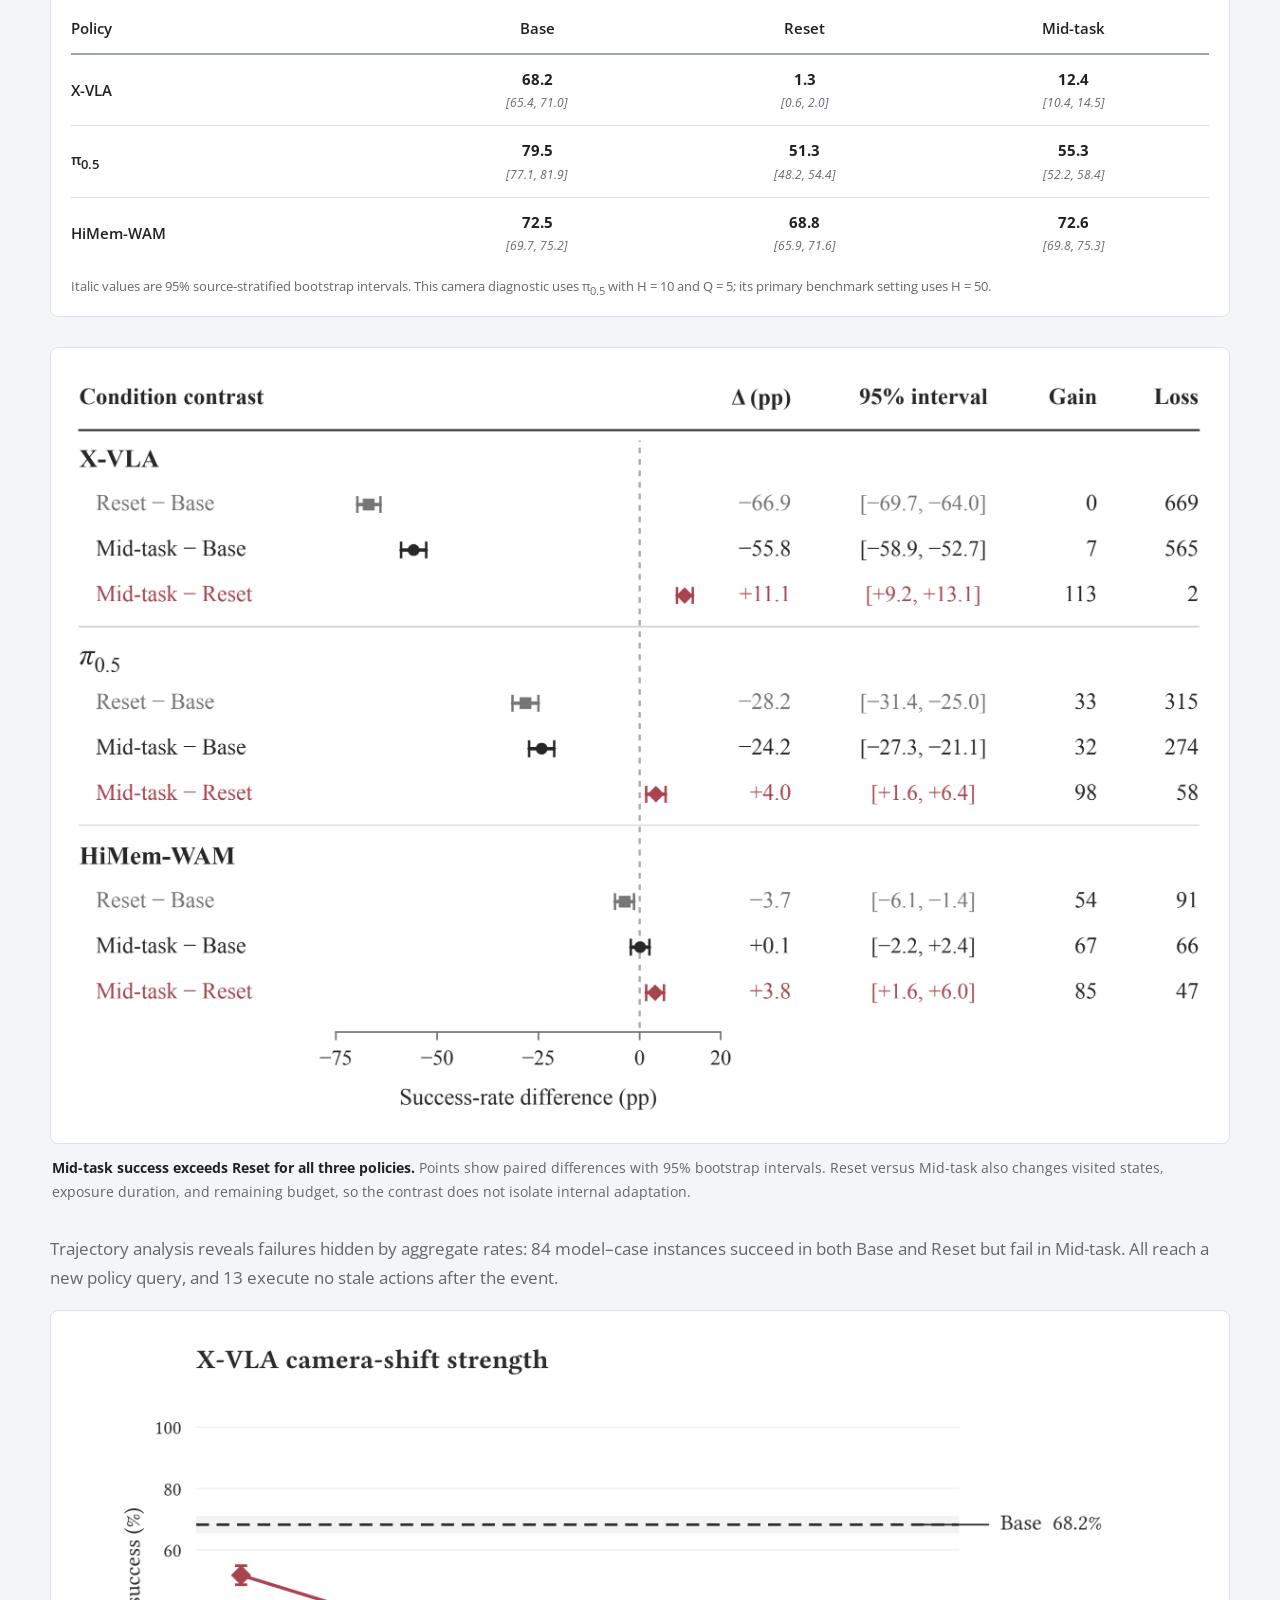
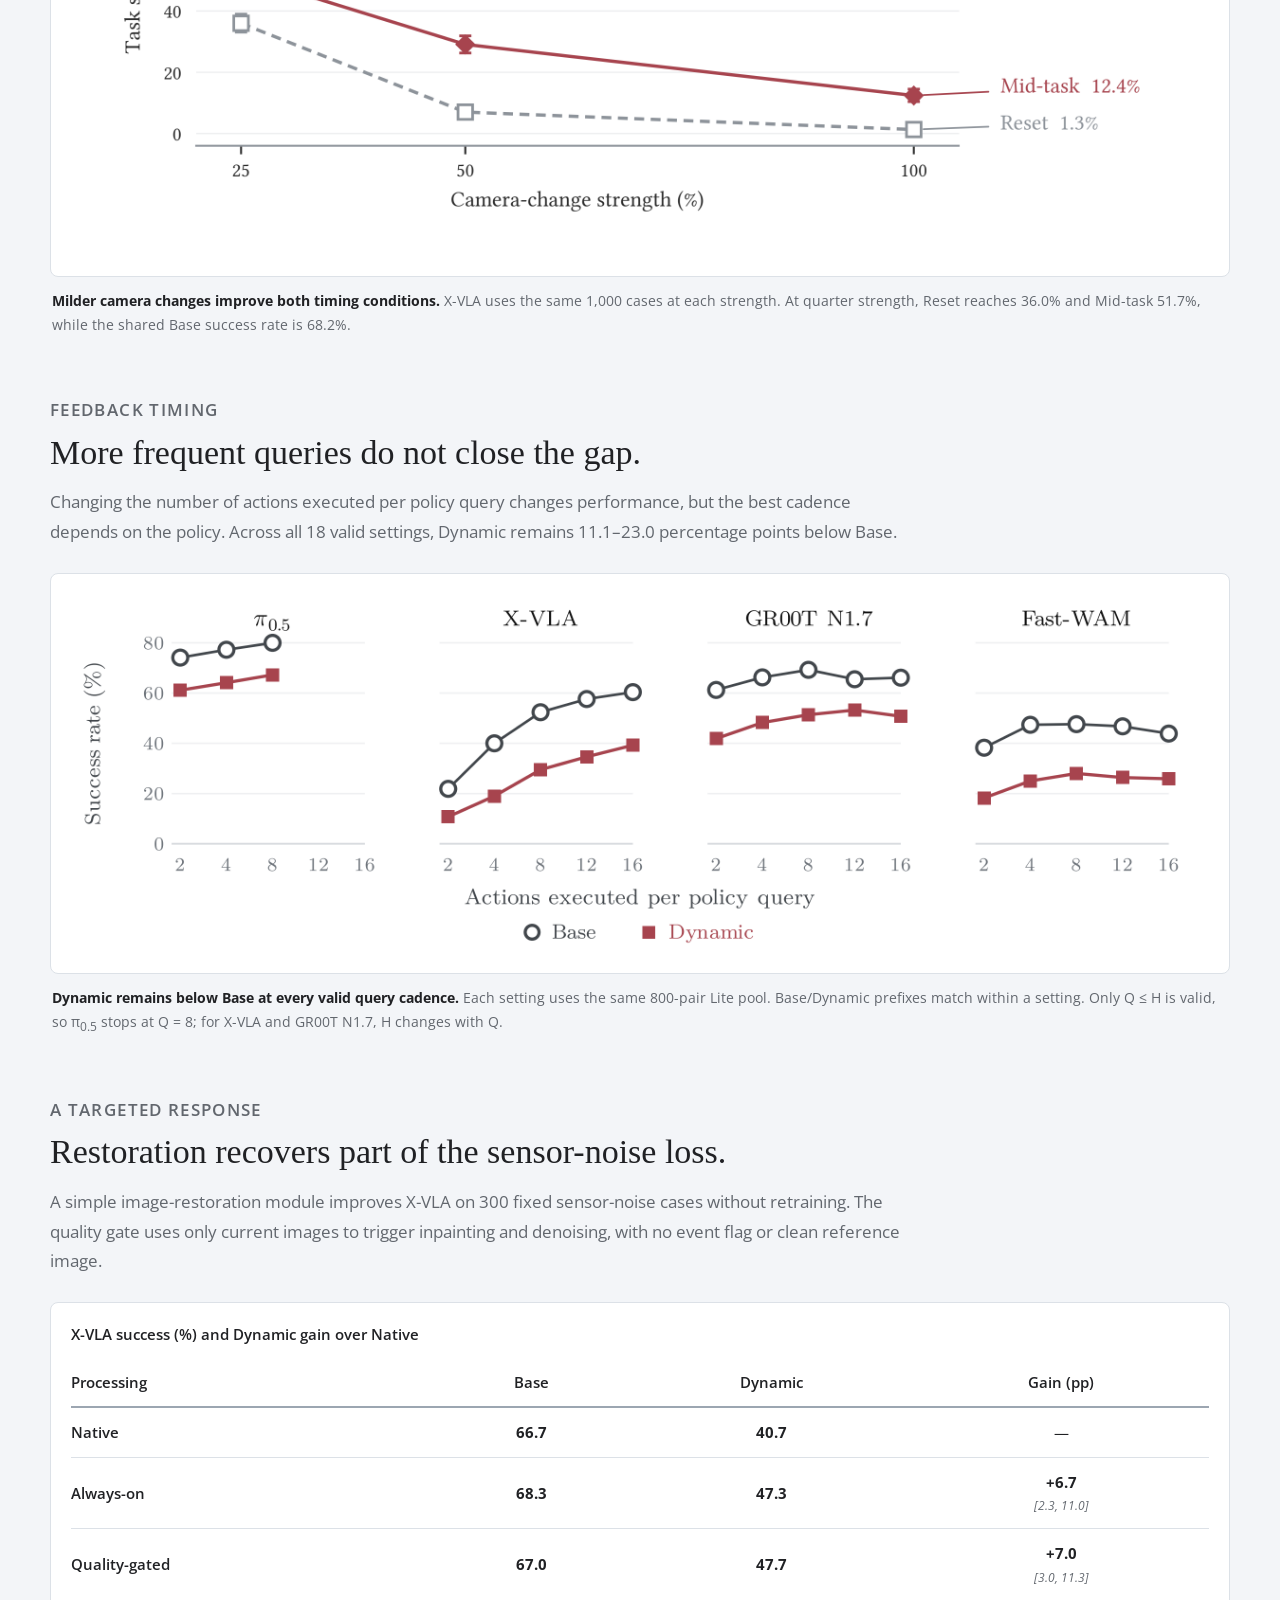
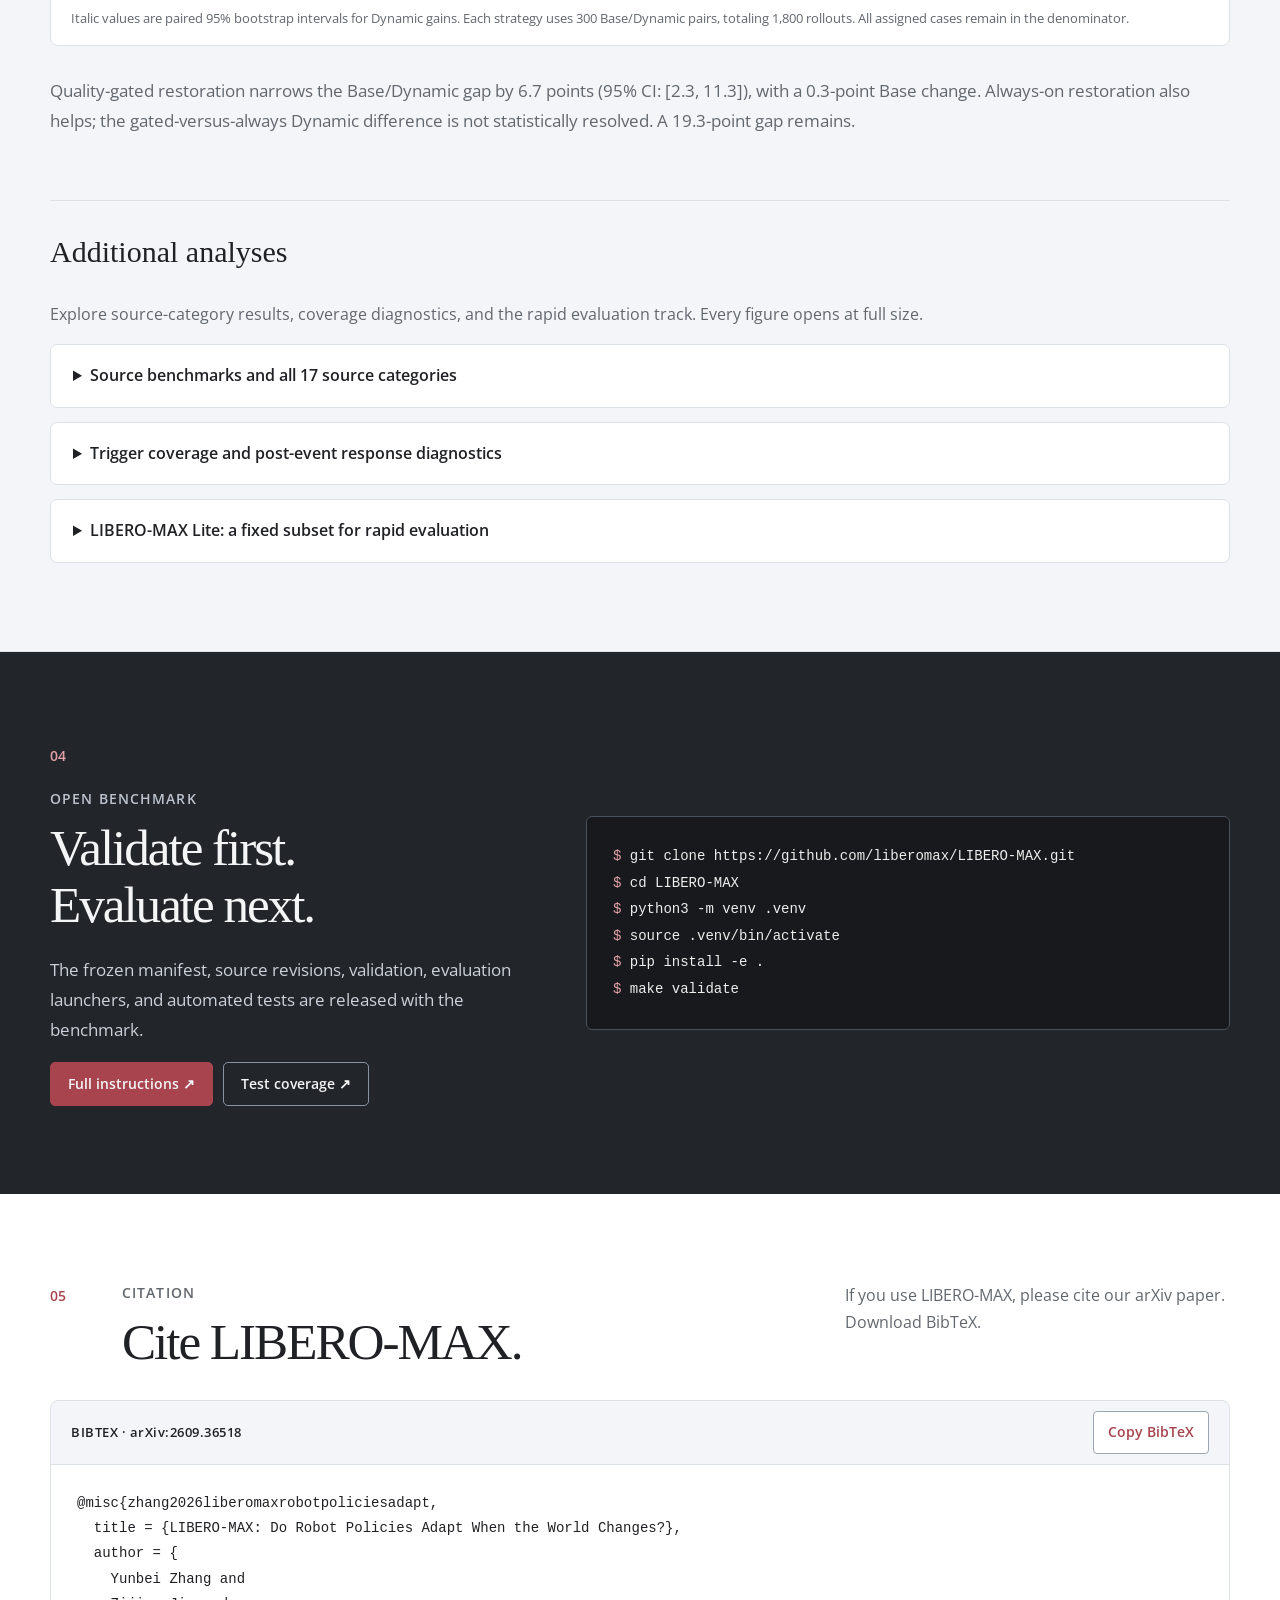
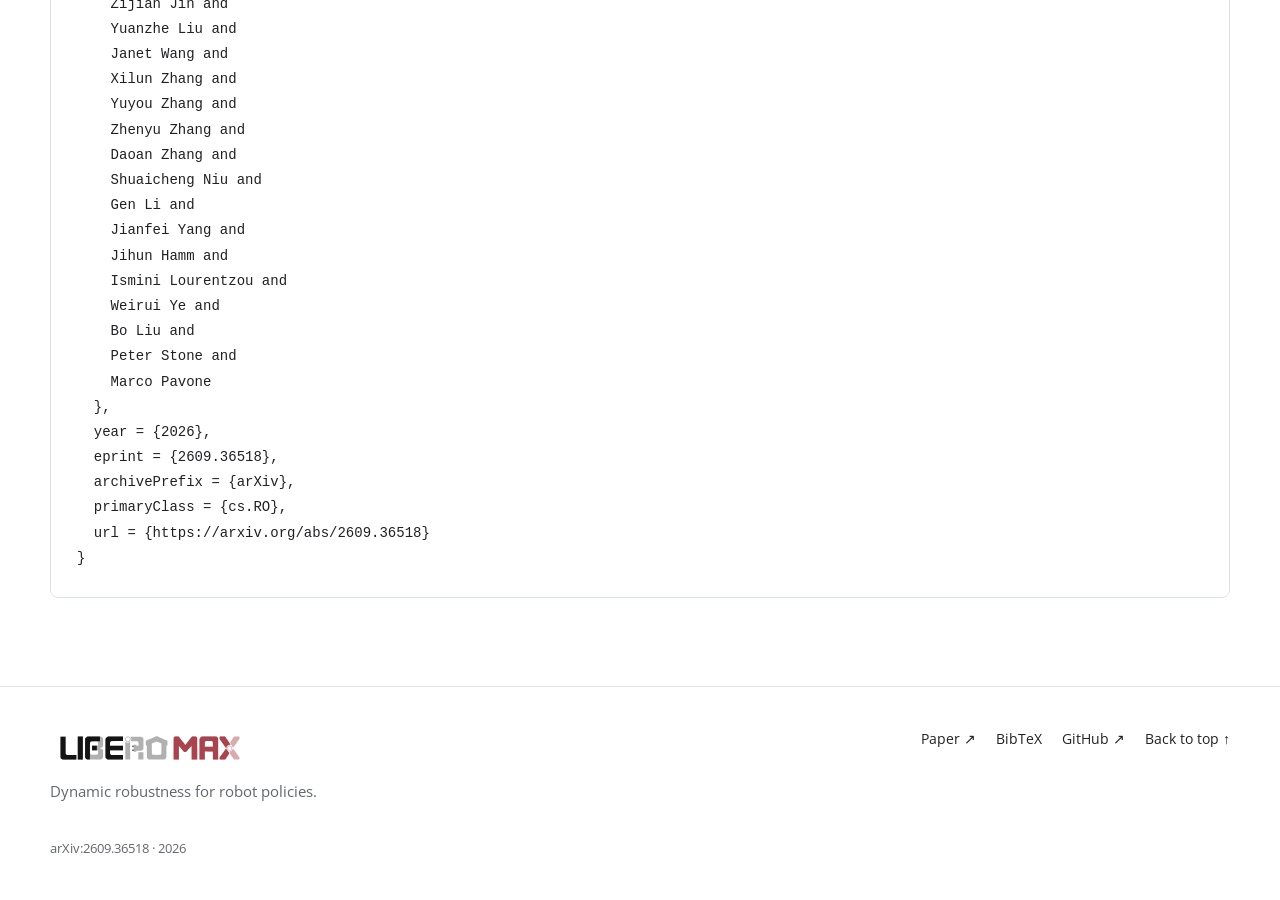
==== commit c69729a7: "Embed paired rollout video between comparison and event track" ====
--- a/index.html
+++ b/index.html
@@ -104,6 +104,9 @@
 .comparison-panel h3{margin-bottom:24px;font-size:29px;font-weight:500;line-height:1.2}.comparison-panel>p:last-child{margin:22px 0 0;font-size:16px;line-height:1.7}
 .comparison-arrow{display:grid;place-items:center;color:var(--muted);font-size:30px}
 .timeline{display:flex;flex-wrap:wrap;align-items:center;gap:8px}.timeline-step{padding:6px 8px;border:1px solid var(--line-strong);border-radius:3px;font-size:12px;font-weight:600;text-transform:uppercase}.timeline-arrow{color:var(--muted)}.event-arrow,.active-red{color:var(--accent)}.active-red{border-color:var(--accent);background:var(--bg)}
+.paired-demo{margin:0 0 64px;overflow:hidden;border:1px solid var(--line);border-radius:8px;background:#fff}
+.paired-demo video{display:block;width:100%;height:auto;aspect-ratio:16/9}
+@media(max-width:720px){.paired-demo{margin-bottom:48px;border-radius:6px}}
 .event-heading{display:flex;justify-content:space-between;align-items:end;gap:24px;margin-bottom:26px}.event-heading h3{font-size:34px;font-weight:500;line-height:1.2;letter-spacing:-.025em;margin-bottom:0}.event-heading>p{color:var(--muted);font-size:14px;margin:0}
 .event-grid{display:grid;grid-template-columns:repeat(2,minmax(0,1fr));gap:18px}
 .event-card{display:grid;grid-template-columns:42% 58%;overflow:hidden;border:1px solid var(--line);border-radius:8px;background:var(--bg)}.event-card img{width:100%;height:100%;min-height:190px;object-fit:cover}
@@ -233,6 +236,11 @@
           <p>LIBERO-MAX measures whether task success is preserved after the event. It does not infer internal detection or deliberate replanning.</p>
         </article>
       </div>
+      <figure class="paired-demo" id="paired-examples" aria-label="Sixteen paired examples across eight mid-task event types">
+        <video autoplay loop muted playsinline preload="auto" width="1600" height="900" poster="assets/media/paired-examples-poster.png" aria-label="Two synchronized Base and Dynamic examples per event type, showing the change and complete recorded outcomes">
+          <source src="assets/media/paired-examples.mp4" type="video/mp4">
+        </video>
+      </figure>
       <div class="event-heading"><div><p class="section-kicker">the frozen main track</p><h3>Eight ways the world can change</h3></div><p>1,000 matched cases per event type</p></div>
       <div class="event-grid">
         <article class="event-card family-geometry"><img width="320" height="378" src="assets/media/target-relocation.gif" alt="Target relocation animation" loading="lazy"><div class="event-copy"><span>GEOMETRY · 01</span><h4>Target relocation</h4><p>The manipulated object moves after approach.</p></div></article>
